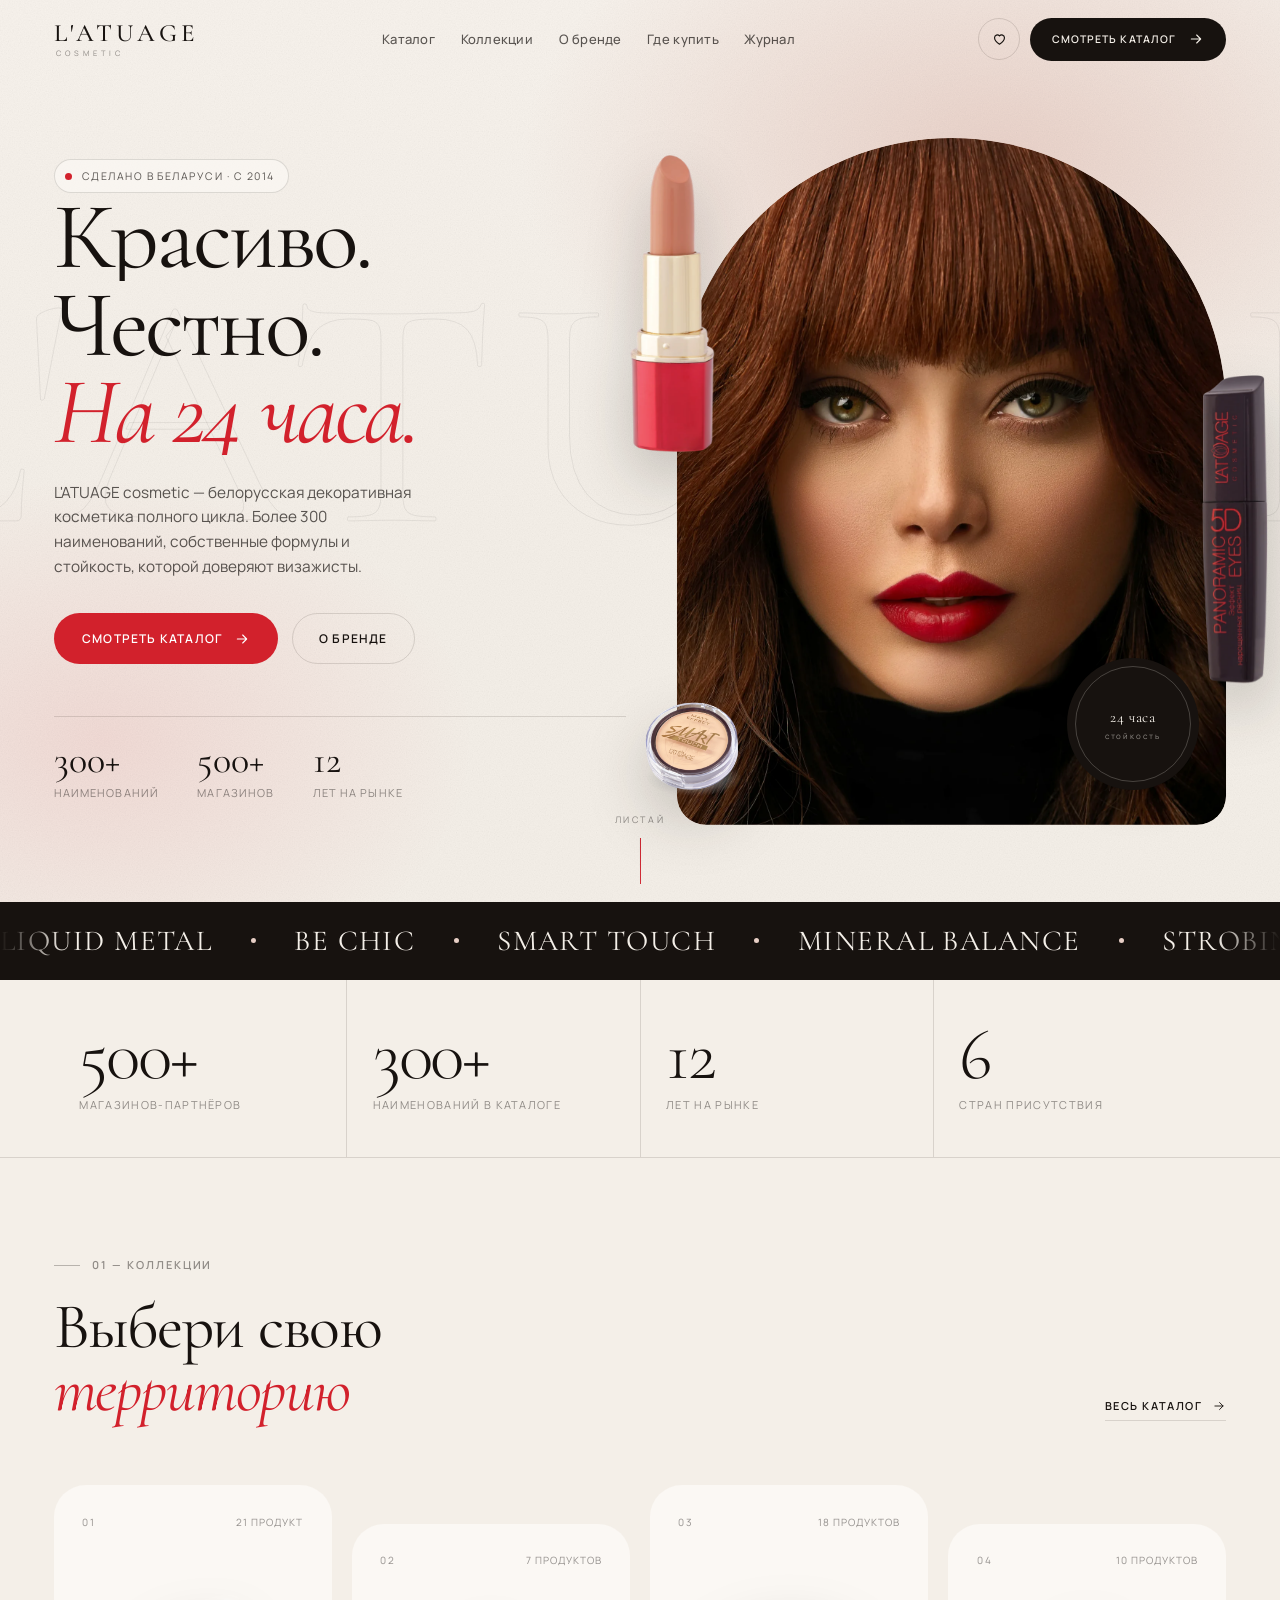
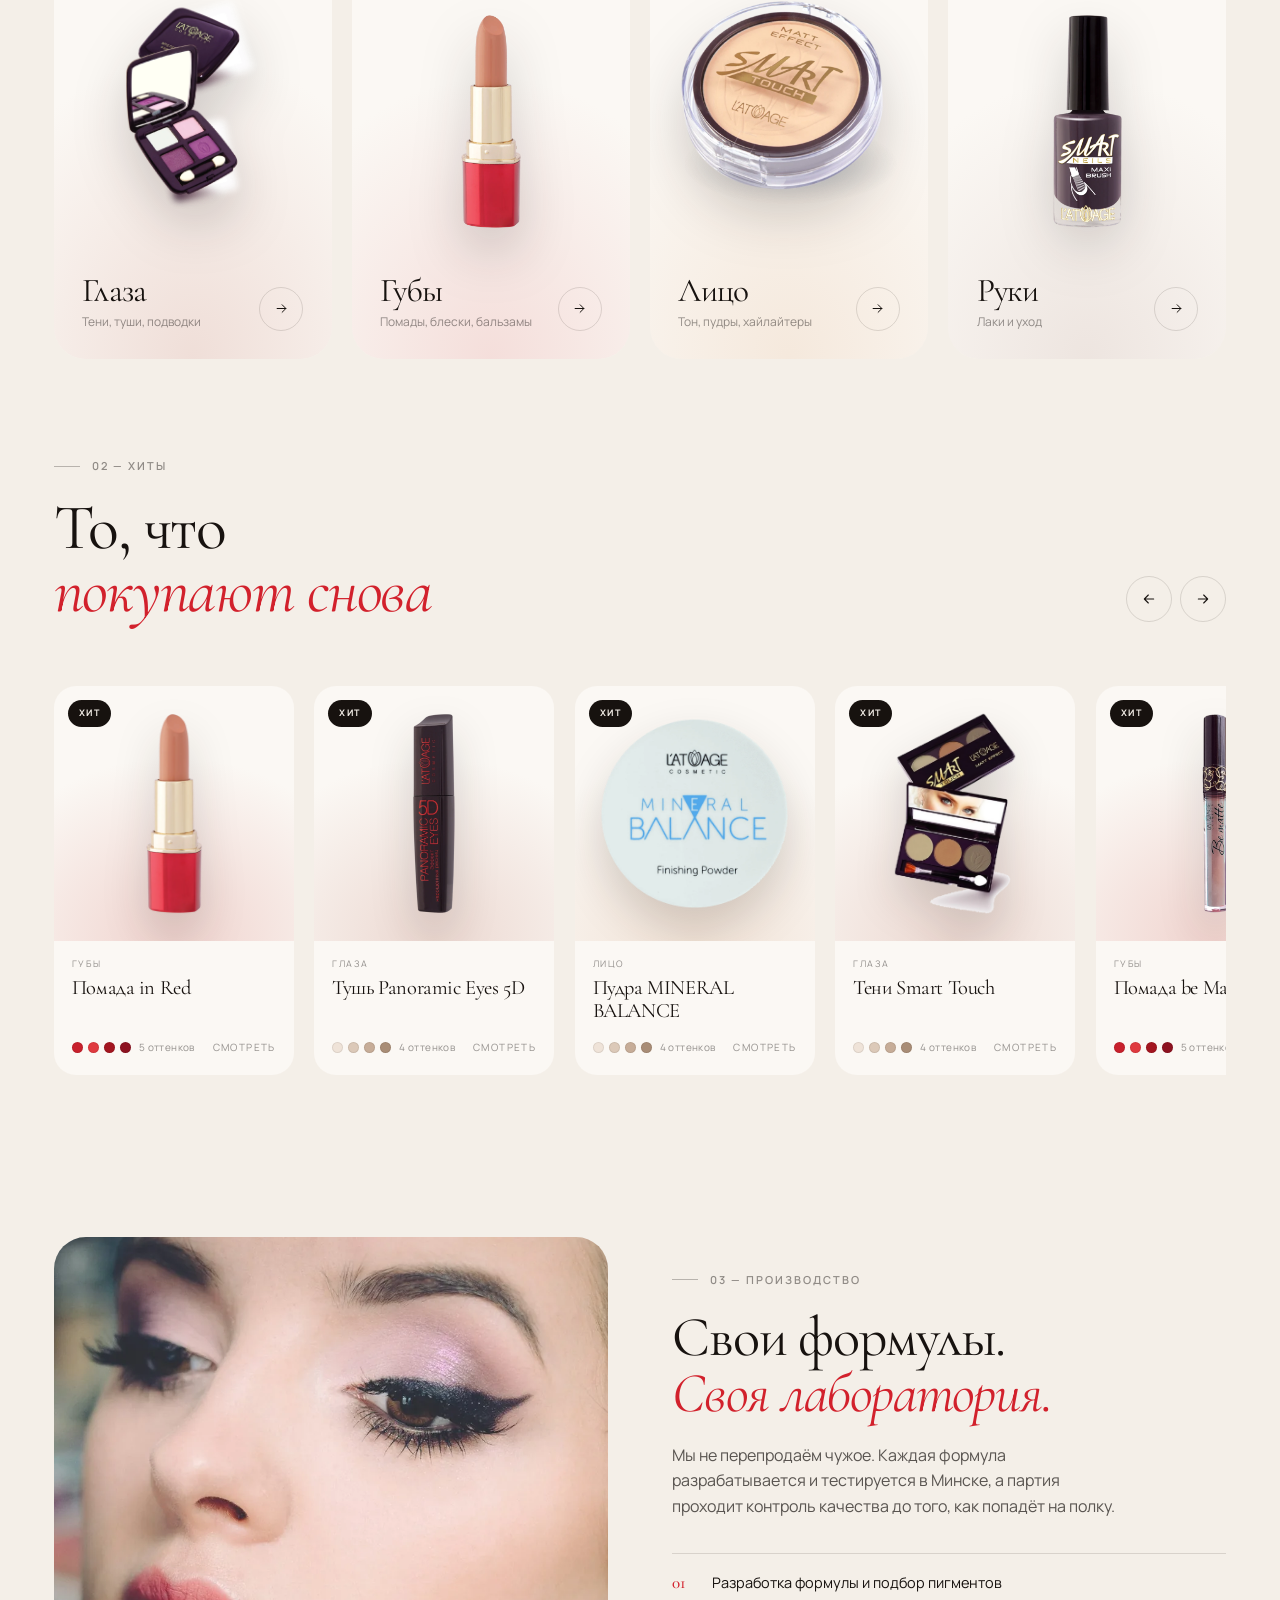
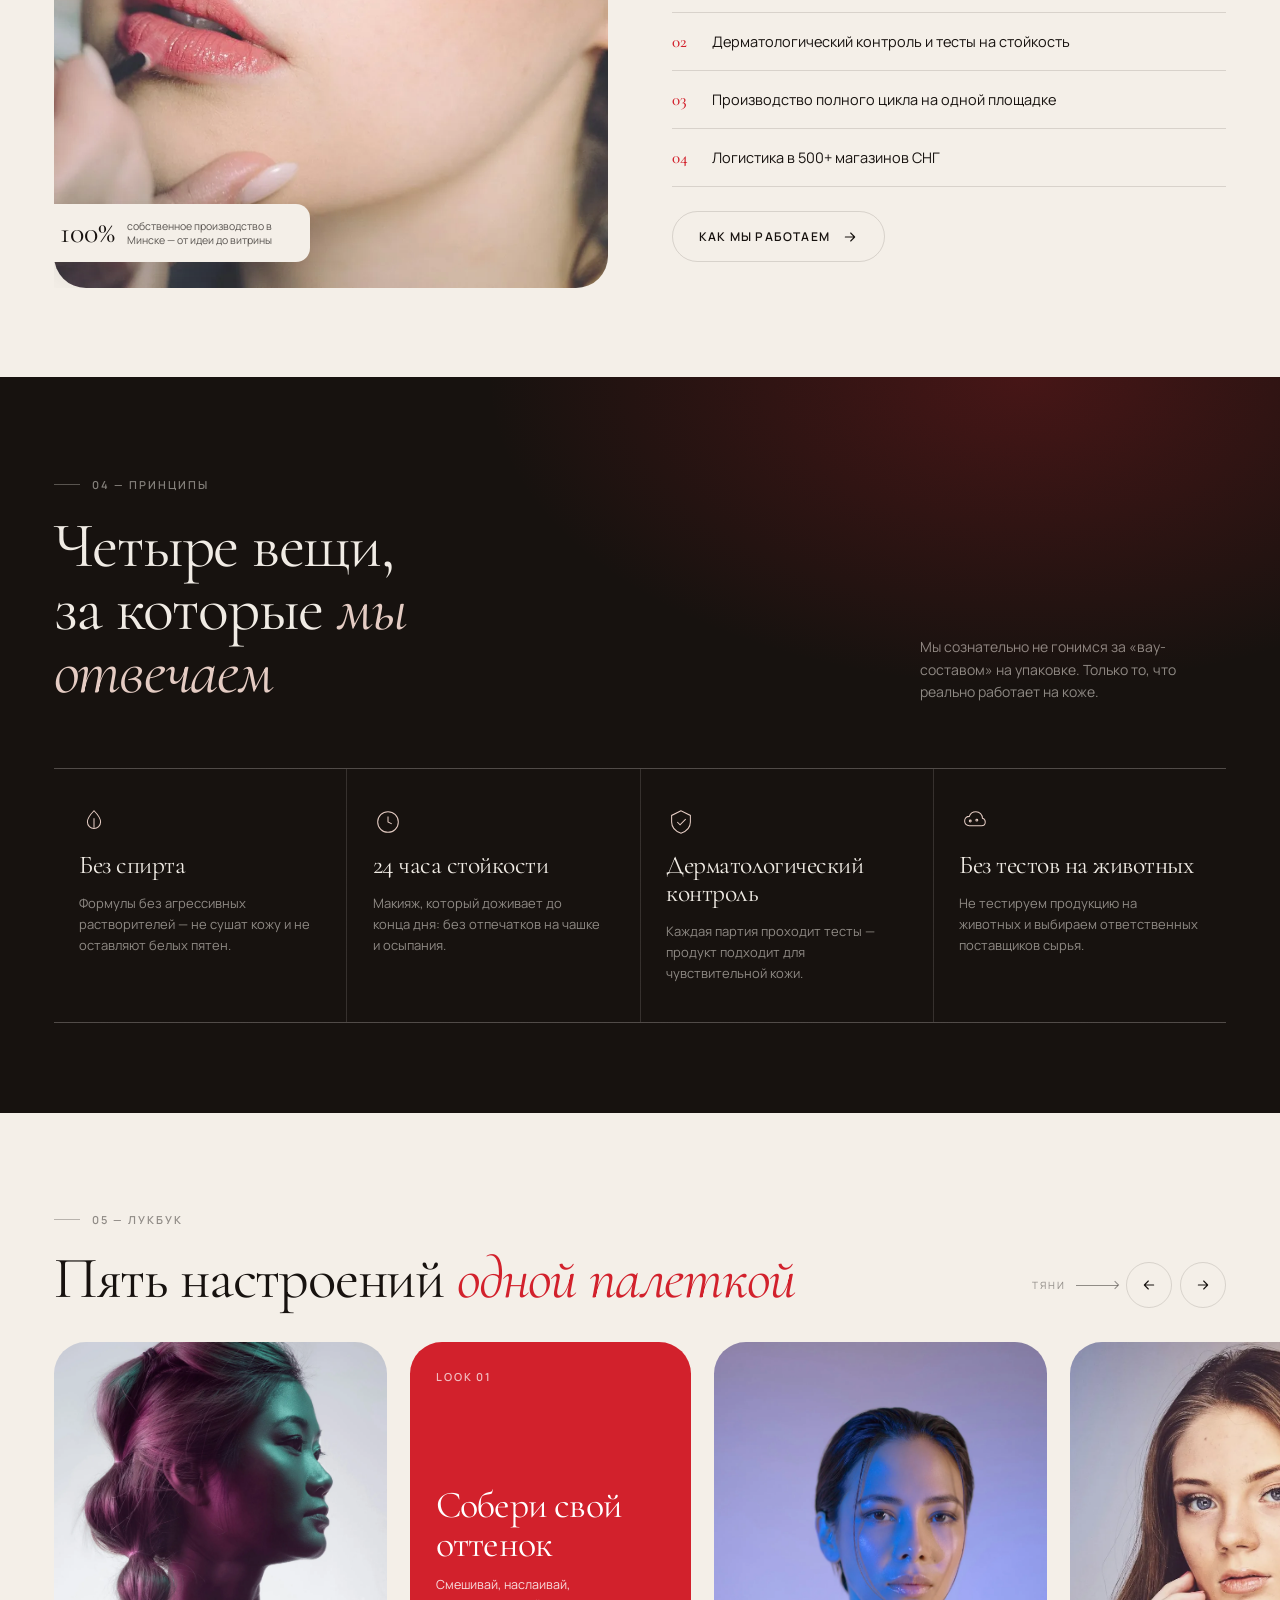
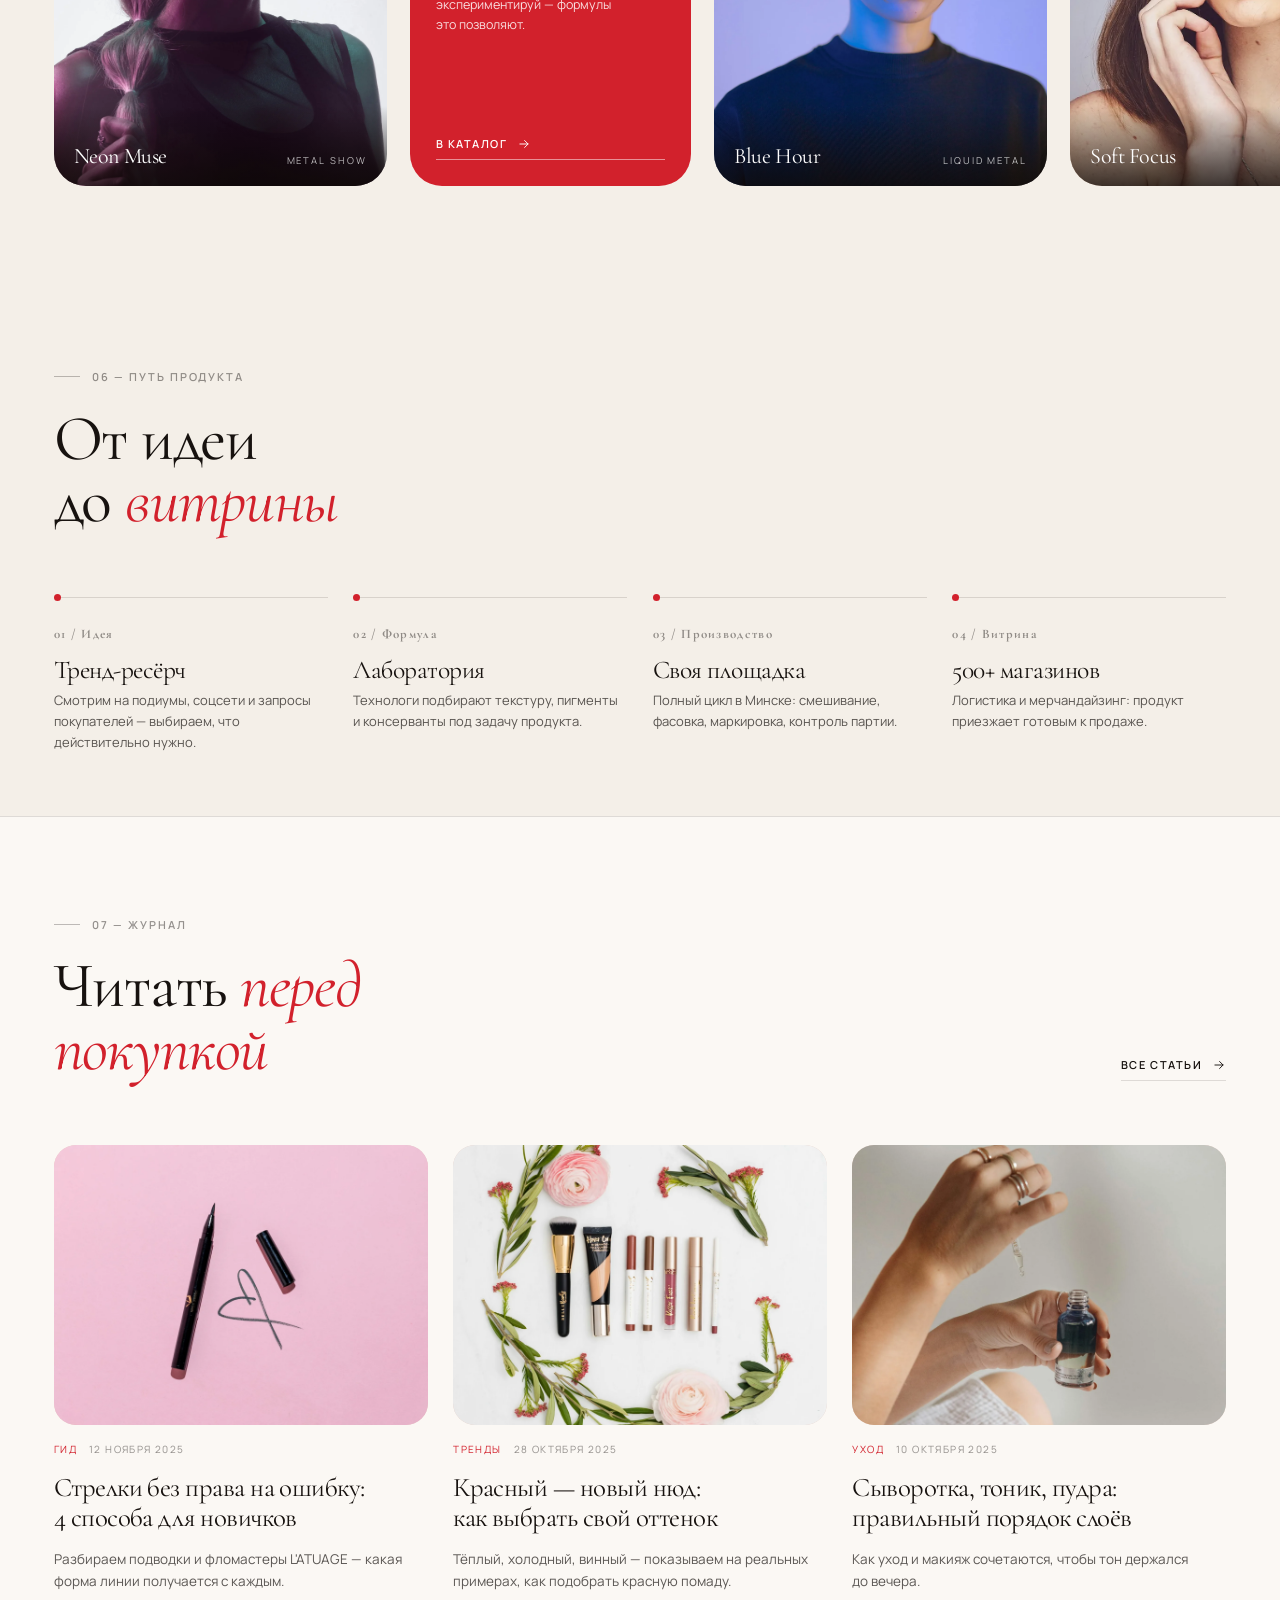
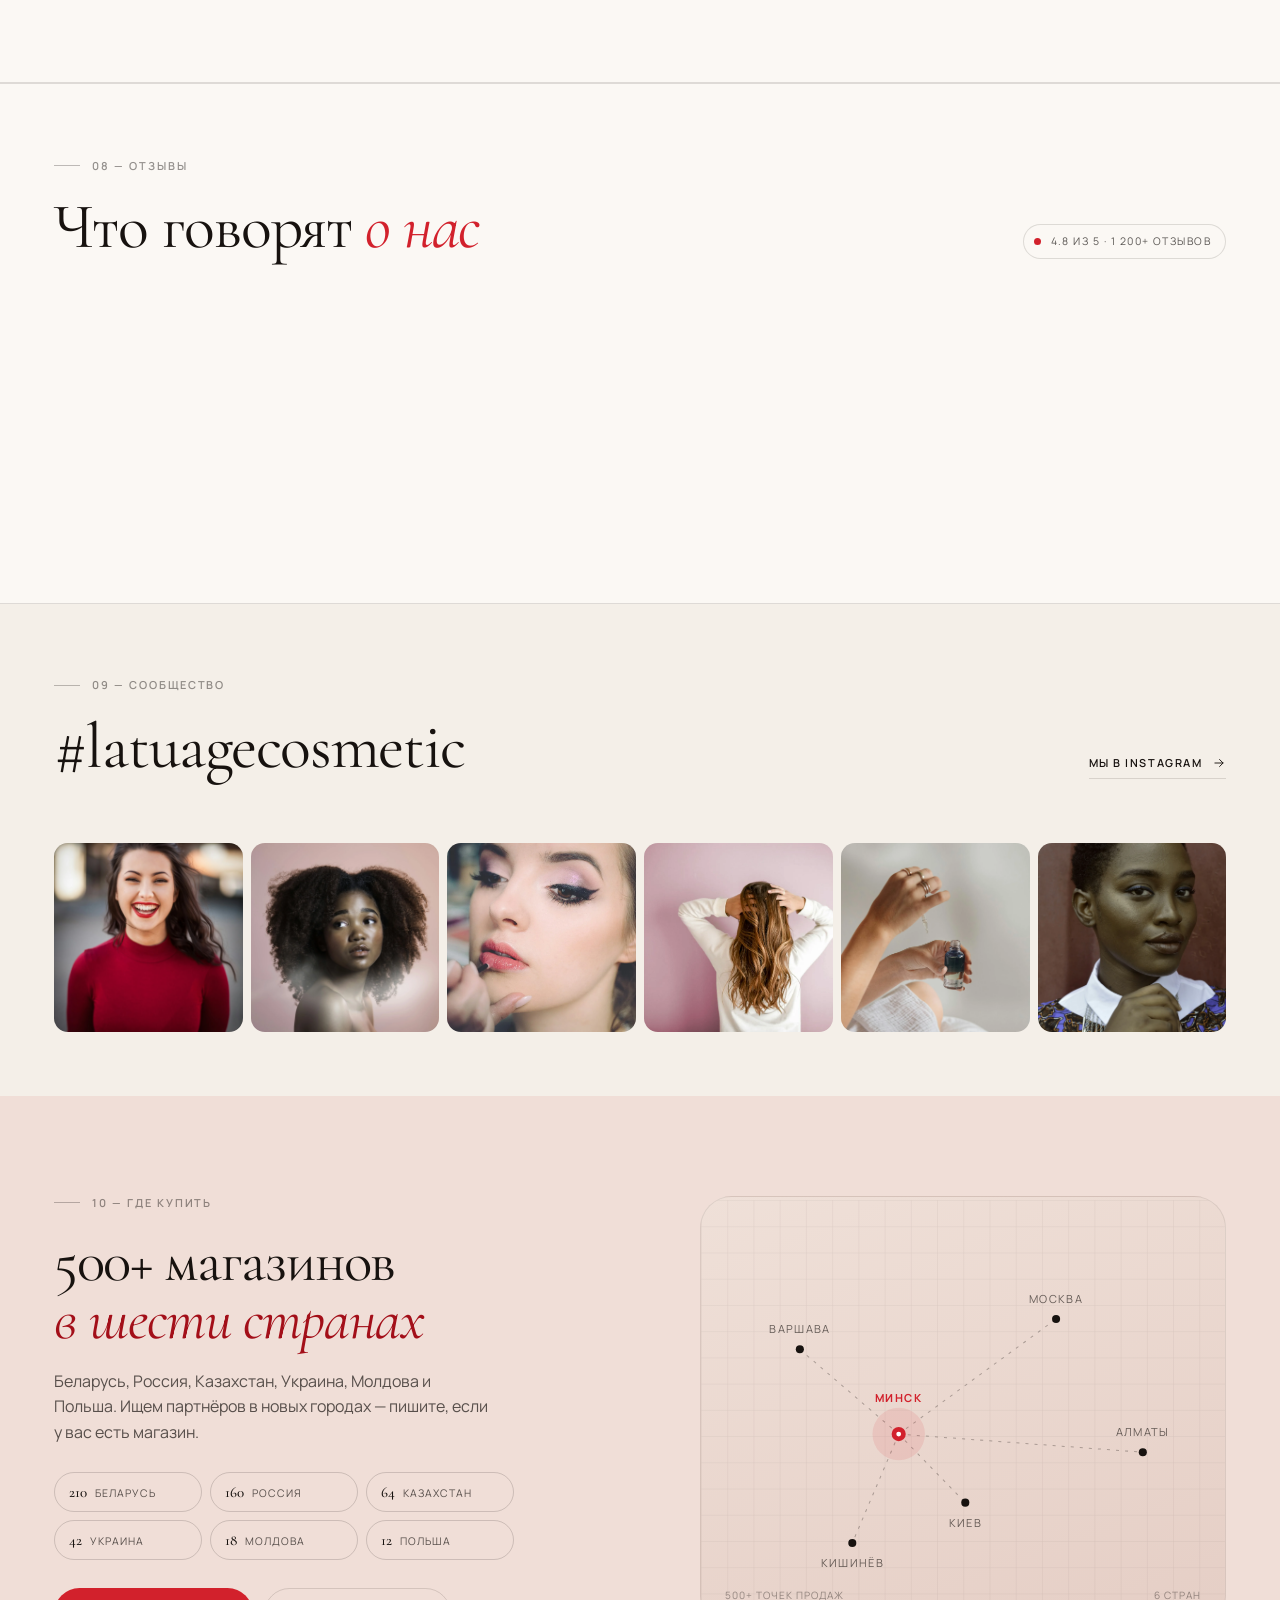
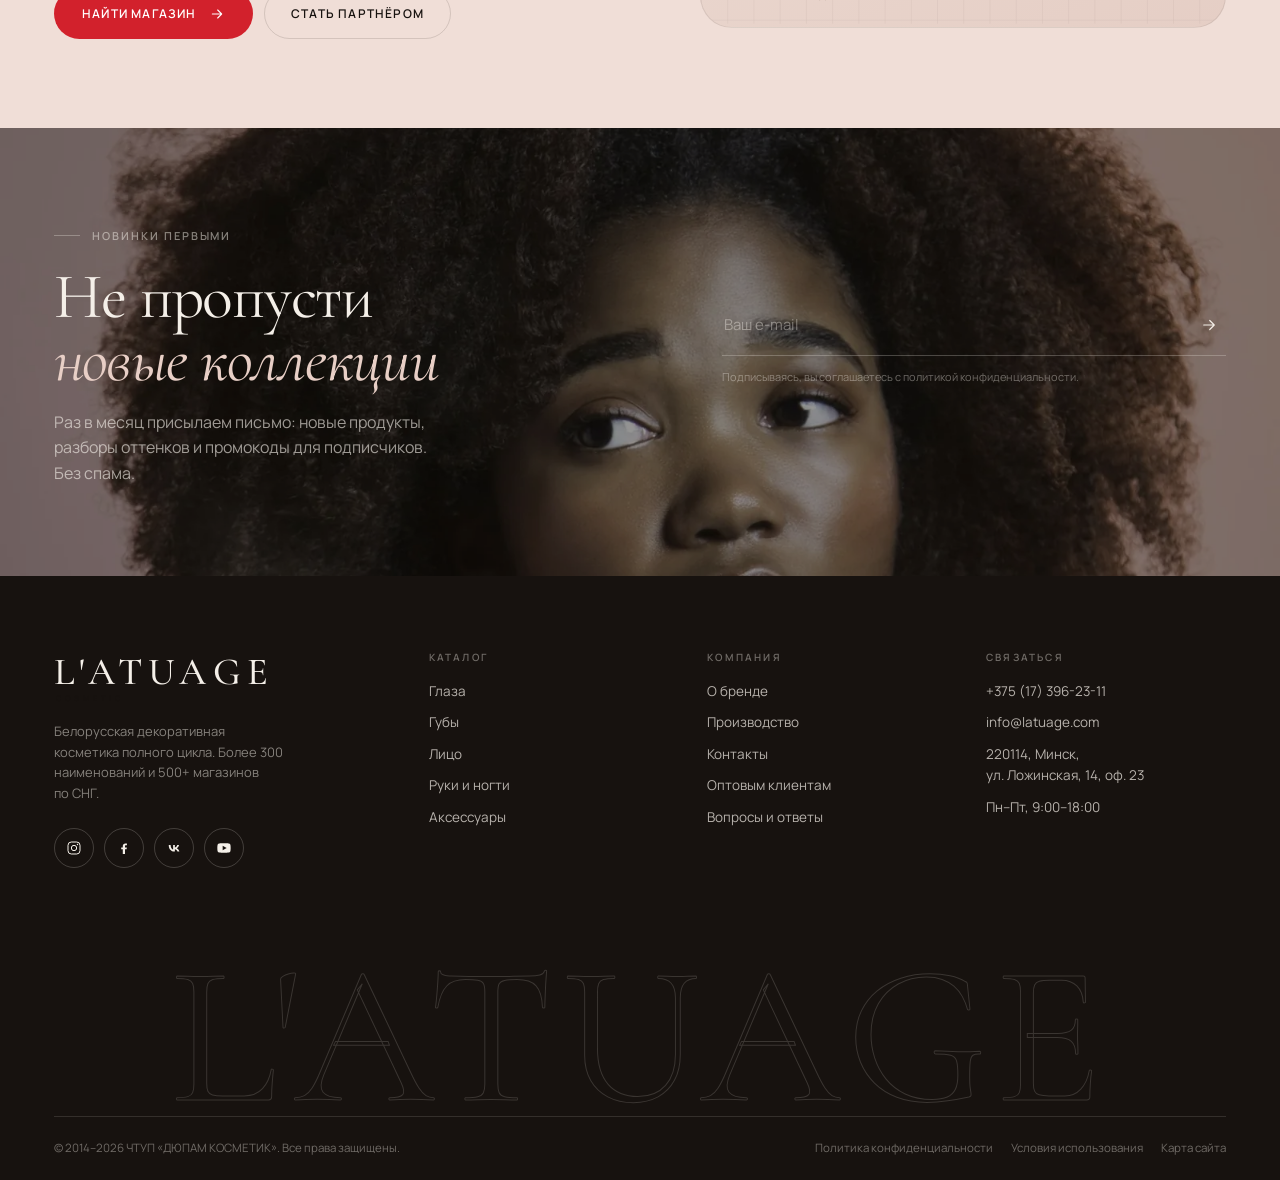
==== index.html @ 5bb5dc9d "Добавлен якорь #where к блоку географии" ====
<!DOCTYPE html>
<html lang="ru">
<head>
<meta charset="utf-8">
<meta name="viewport" content="width=device-width, initial-scale=1">
<title>L'ATUAGE COSMETIC — белорусская декоративная косметика</title>
<meta name="description" content="Официальный сайт L'ATUAGE cosmetic: 300+ наименований декоративной косметики, 500+ магазинов по СНГ, производство полного цикла в Минске. Без спирта, стойкость до 24 часов.">
<meta name="theme-color" content="#f4efe8">
<meta property="og:type" content="website">
<meta property="og:title" content="L'ATUAGE COSMETIC — белорусская декоративная косметика">
<meta property="og:description" content="Официальный сайт L'ATUAGE cosmetic: 300+ наименований декоративной косметики, 500+ магазинов по СНГ, производство полного цикла в Минске. Без спирта, стойкость до 24 часов.">
<meta property="og:image" content="assets/img/photos/hero-portrait.webp">
<link rel="icon" href="data:image/svg+xml,%3Csvg xmlns='http://www.w3.org/2000/svg' viewBox='0 0 64 64'%3E%3Crect width='64' height='64' rx='14' fill='%2317120f'/%3E%3Ctext x='32' y='44' font-family='Georgia,serif' font-size='34' fill='%23f4efe8' text-anchor='middle'%3EL%3C/text%3E%3C/svg%3E">
<link rel="preconnect" href="https://fonts.googleapis.com">
<link rel="preconnect" href="https://fonts.gstatic.com" crossorigin>
<link href="https://fonts.googleapis.com/css2?family=Cormorant+Garamond:ital,wght@0,300;0,400;0,500;0,600;1,300;1,400;1,500&family=Manrope:wght@300;400;500;600;700;800&display=swap" rel="stylesheet">
<link rel="stylesheet" href="assets/css/style.css">
</head>
<body>
<div class="loader" aria-hidden="true">
  <div class="loader__inner">
    <div class="loader__word"><span>L'ATUAGE</span></div>
    <div class="loader__bar"><i></i></div>
  </div>
</div>
<div class="progress"></div>

<header class="header">
  <div class="header__inner">
    <a class="logo" href="index.html" aria-label="L'ATUAGE cosmetic — на главную">
      <span class="logo__word">L'Atuage</span>
      <span class="logo__sub">Cosmetic</span>
    </a>
    <nav class="nav" aria-label="Основная навигация">
      <a href="catalog.html">Каталог</a>
      <a href="index.html#collections">Коллекции</a>
      <a href="about.html">О бренде</a>
      <a href="contacts.html">Где купить</a>
      <a href="index.html#journal">Журнал</a>
    </nav>
    <div class="header__actions">
      <a class="icon-btn" href="catalog.html" aria-label="Избранное" style="position:relative">
        <svg viewBox="0 0 24 24" fill="none" stroke="currentColor" stroke-width="1.6"><path d="M12 20s-7-4.35-7-9a4 4 0 0 1 7-2.65A4 4 0 0 1 19 11c0 4.65-7 9-7 9Z"/></svg>
        <span data-fav-count style="position:absolute;top:-4px;right:-4px;min-width:16px;height:16px;border-radius:9px;background:var(--red);color:#fff;font-size:9px;font-weight:700;display:none;place-items:center;line-height:1"></span>
      </a>
      <a class="btn" href="catalog.html"><span>Смотреть каталог</span><svg viewBox="0 0 24 24" fill="none" stroke="currentColor" stroke-width="1.6" stroke-linecap="round" stroke-linejoin="round"><path d="M5 12h14M13 6l6 6-6 6"/></svg></a>
      <button class="icon-btn burger" aria-label="Открыть меню" aria-expanded="false" aria-controls="menu"><svg viewBox="0 0 24 24" fill="none" stroke="currentColor" stroke-width="1.6"><path d="M4 7h16M4 12h16M4 17h10"/></svg></button>
    </div>
  </div>
</header>

<div class="menu" id="menu">
  <button class="icon-btn menu-close" aria-label="Закрыть меню"><svg viewBox="0 0 24 24" fill="none" stroke="currentColor" stroke-width="1.6"><path d="m6 6 12 12M18 6 6 18"/></svg></button>
  <nav class="menu__list" aria-label="Мобильное меню">
    <a href="catalog.html"><small>01</small>Каталог</a>
    <a href="index.html#collections"><small>02</small>Коллекции</a>
    <a href="about.html"><small>03</small>О бренде</a>
    <a href="contacts.html"><small>04</small>Где купить</a>
    <a href="index.html#journal"><small>05</small>Журнал</a>
  </nav>
  <div class="menu__foot">
    <a href="tel:+375173962311">+375 (17) 396-23-11</a>
    <a href="mailto:info@latuage.com">info@latuage.com</a>
    <span>Минск, ул. Ложинская, 14, оф. 23</span>
  </div>
</div>

<main id="top">

<section class="hero grain">
  <div class="hero__bg"></div>
  <div class="hero__ghost" aria-hidden="true">L'ATUAGE</div>
  <div class="container">
    <div class="hero__inner">
      <div class="hero__copy">
        <span class="badge-round"><i></i>Сделано в Беларуси · с 2014</span>
        <h1>
          <span class="line"><span>Красиво.</span></span>
          <span class="line"><span>Честно.</span></span>
          <span class="line"><span><em>На 24 часа.</em></span></span>
        </h1>
        <p class="hero__text">L'ATUAGE cosmetic — белорусская декоративная косметика полного цикла.
        Более 300 наименований, собственные формулы и стойкость, которой доверяют визажисты.</p>
        <div class="hero__cta">
          <a class="btn btn--red" href="catalog.html"><span>Смотреть каталог</span><svg viewBox="0 0 24 24" fill="none" stroke="currentColor" stroke-width="1.6" stroke-linecap="round" stroke-linejoin="round"><path d="M5 12h14M13 6l6 6-6 6"/></svg></a>
          <a class="btn btn--ghost" href="about.html"><span>О бренде</span></a>
        </div>
        <div class="hero__meta">
          <div><strong data-count="300" data-suffix="+">300+</strong><span>наименований</span></div>
          <div><strong data-count="500" data-suffix="+">500+</strong><span>магазинов</span></div>
          <div><strong data-count="12">12</strong><span>лет на рынке</span></div>
        </div>
      </div>

      <div class="hero__visual">
        <div class="hero__frame" data-depth="10">
          <img src="assets/img/photos/hero-portrait.webp" alt="Макияж L'ATUAGE: красная помада и выразительный взгляд" width="800" height="1000" fetchpriority="high">
        </div>
        <div class="hero__float hero__float--a" data-depth="34"><img src="assets/img/products/pomada-inred.webp" alt="Помада in Red"></div>
        <div class="hero__float hero__float--b" data-depth="46"><img src="assets/img/products/tush-5d.webp" alt="Тушь Panoramic Eyes 5D"></div>
        <div class="hero__float hero__float--c" data-depth="26"><img src="assets/img/products/pudra-smart.webp" alt="Пудра Smart Touch"></div>
        <div class="hero__badge" data-depth="-16"><span>24 часа<small>стойкость</small></span></div>
      </div>
    </div>
  </div>
  <div class="hero__scroll" aria-hidden="true"><span>листай</span><i></i></div>
</section>

<div class="ticker">
  <div class="marquee" style="--dur:42s">
    <div class="marquee__track">
      <span>Liquid Metal</span><span>BE chic</span><span>Smart Touch</span><span>Mineral Balance</span><span>Strobing</span><span>Full HD</span>
    </div>
  </div>
</div>

<section class="stats">
  <div class="container">
    <div class="stats__grid">
      <div class="stats__item"><b data-count="500" data-suffix="+">500+</b><span>магазинов-партнёров</span></div>
      <div class="stats__item"><b data-count="300" data-suffix="+">300+</b><span>наименований в каталоге</span></div>
      <div class="stats__item"><b data-count="12">12</b><span>лет на рынке</span></div>
      <div class="stats__item"><b data-count="6">6</b><span>стран присутствия</span></div>
    </div>
  </div>
</section>

<section class="section" id="collections">
  <div class="container">
    <div class="section-head">
      <div>
        <span class="eyebrow label">01 — Коллекции</span>
        <h2>Выбери свою <em>территорию</em></h2>
      </div>
      <a class="link-arrow" href="catalog.html">Весь каталог <svg viewBox="0 0 24 24" fill="none" stroke="currentColor" stroke-width="1.6" stroke-linecap="round" stroke-linejoin="round"><path d="M5 12h14M13 6l6 6-6 6"/></svg></a>
    </div>

    <div class="cats__grid">
      <a class="cat reveal" href="catalog.html?cat=eyes" style="--tint:#e6c9c1">
        <div class="cat__top"><span class="cat__idx">01</span><span class="cat__count">21 продукт</span></div>
        <div class="cat__img"><img src="assets/img/products/teni-mysterious.webp" alt="Тени для век"></div>
        <div class="cat__foot">
          <div><h3>Глаза</h3><p>Тени, туши, подводки</p></div>
          <span class="cat__arrow"><svg viewBox="0 0 24 24" fill="none" stroke="currentColor" stroke-width="1.6" stroke-linecap="round" stroke-linejoin="round"><path d="M5 12h14M13 6l6 6-6 6"/></svg></span>
        </div>
      </a>
      <a class="cat reveal" href="catalog.html?cat=lips" style="--tint:#efc9c6;--d:1">
        <div class="cat__top"><span class="cat__idx">02</span><span class="cat__count">7 продуктов</span></div>
        <div class="cat__img"><img src="assets/img/products/pomada-inred.webp" alt="Помада"></div>
        <div class="cat__foot">
          <div><h3>Губы</h3><p>Помады, блески, бальзамы</p></div>
          <span class="cat__arrow"><svg viewBox="0 0 24 24" fill="none" stroke="currentColor" stroke-width="1.6" stroke-linecap="round" stroke-linejoin="round"><path d="M5 12h14M13 6l6 6-6 6"/></svg></span>
        </div>
      </a>
      <a class="cat reveal" href="catalog.html?cat=face" style="--tint:#f0dcc9;--d:2">
        <div class="cat__top"><span class="cat__idx">03</span><span class="cat__count">18 продуктов</span></div>
        <div class="cat__img"><img src="assets/img/products/pudra-smart.webp" alt="Пудра"></div>
        <div class="cat__foot">
          <div><h3>Лицо</h3><p>Тон, пудры, хайлайтеры</p></div>
          <span class="cat__arrow"><svg viewBox="0 0 24 24" fill="none" stroke="currentColor" stroke-width="1.6" stroke-linecap="round" stroke-linejoin="round"><path d="M5 12h14M13 6l6 6-6 6"/></svg></span>
        </div>
      </a>
      <a class="cat reveal" href="catalog.html?cat=hands" style="--tint:#e2d5cf;--d:3">
        <div class="cat__top"><span class="cat__idx">04</span><span class="cat__count">10 продуктов</span></div>
        <div class="cat__img"><img src="assets/img/products/lak-cream.webp" alt="Лак для ногтей"></div>
        <div class="cat__foot">
          <div><h3>Руки</h3><p>Лаки и уход</p></div>
          <span class="cat__arrow"><svg viewBox="0 0 24 24" fill="none" stroke="currentColor" stroke-width="1.6" stroke-linecap="round" stroke-linejoin="round"><path d="M5 12h14M13 6l6 6-6 6"/></svg></span>
        </div>
      </a>
    </div>
  </div>
</section>

<section class="section section--tight" style="padding-top:0">
  <div class="container">
    <div class="section-head">
      <div>
        <span class="eyebrow label">02 — Хиты</span>
        <h2>То, что <em>покупают снова</em></h2>
      </div>
      <div class="rail-nav" data-rail>
        <button class="rail-btn" data-rail-prev aria-label="Назад"><svg viewBox="0 0 24 24" fill="none" stroke="currentColor" stroke-width="1.6" stroke-linecap="round" stroke-linejoin="round"><path d="M19 12H5M11 18l-6-6 6-6"/></svg></button>
        <button class="rail-btn" data-rail-next aria-label="Вперёд"><svg viewBox="0 0 24 24" fill="none" stroke="currentColor" stroke-width="1.6" stroke-linecap="round" stroke-linejoin="round"><path d="M5 12h14M13 6l6 6-6 6"/></svg></button>
      </div>
    </div>
  </div>
  <div class="container" data-rail>
    <div class="rail" id="rail-best"></div>
  </div>
</section>

<section class="section">
  <div class="container">
    <div class="split">
      <div class="split__media reveal-img">
        <img src="assets/img/photos/makeup-apply.webp" alt="Визажист наносит макияж L'ATUAGE" loading="lazy">
        <div class="split__tag">
          <b>100%</b>
          <span>собственное производство в Минске — от идеи до витрины</span>
        </div>
      </div>
      <div>
        <span class="eyebrow label">03 — Производство</span>
        <h2>Свои формулы.<br><em>Своя лаборатория.</em></h2>
        <p>Мы не перепродаём чужое. Каждая формула разрабатывается и тестируется в Минске,
        а партия проходит контроль качества до того, как попадёт на полку.</p>
        <ul class="split__list">
          <li><b>01</b><span>Разработка формулы и подбор пигментов</span></li>
          <li><b>02</b><span>Дерматологический контроль и тесты на стойкость</span></li>
          <li><b>03</b><span>Производство полного цикла на одной площадке</span></li>
          <li><b>04</b><span>Логистика в 500+ магазинов СНГ</span></li>
        </ul>
        <a class="btn btn--ghost u-mt-24" href="about.html"><span>Как мы работаем</span><svg viewBox="0 0 24 24" fill="none" stroke="currentColor" stroke-width="1.6" stroke-linecap="round" stroke-linejoin="round"><path d="M5 12h14M13 6l6 6-6 6"/></svg></a>
      </div>
    </div>
  </div>
</section>

<section class="section features grain">
  <div class="container">
    <div class="section-head">
      <div>
        <span class="eyebrow label">04 — Принципы</span>
        <h2 style="color:#f4efe8">Четыре вещи,<br>за которые <em style="color:#e8cfc6">мы отвечаем</em></h2>
      </div>
      <p style="max-width:34ch;color:rgba(244,239,232,.55);font-size:14px">Мы сознательно не гонимся за «вау-составом» на упаковке. Только то, что реально работает на коже.</p>
    </div>
    <div class="features__grid">
      <div class="feature reveal">
        <svg viewBox="0 0 32 32"><path d="M16 4c4 4 7 8 7 12a7 7 0 0 1-14 0c0-4 3-8 7-12Z"/><path d="M16 12v10"/></svg>
        <h3>Без спирта</h3>
        <p>Формулы без агрессивных растворителей — не сушат кожу и не оставляют белых пятен.</p>
      </div>
      <div class="feature reveal" style="--d:1">
        <svg viewBox="0 0 32 32"><circle cx="16" cy="16" r="11"/><path d="M16 10v6l4 2"/></svg>
        <h3>24 часа стойкости</h3>
        <p>Макияж, который доживает до конца дня: без отпечатков на чашке и осыпания.</p>
      </div>
      <div class="feature reveal" style="--d:2">
        <svg viewBox="0 0 32 32"><path d="M16 4 6 9v7c0 6 4.4 10 10 12 5.6-2 10-6 10-12V9L16 4Z"/><path d="m12 16 3 3 6-6"/></svg>
        <h3>Дерматологический контроль</h3>
        <p>Каждая партия проходит тесты — продукт подходит для чувствительной кожи.</p>
      </div>
      <div class="feature reveal" style="--d:3">
        <svg viewBox="0 0 32 32"><path d="M11 20c-3 0-5-2-5-5s2-5 5-5c1-3 4-5 7-5 4 0 7 3 7 7 2 .5 3 2 3 4 0 2.5-2 4-4 4H11Z"/><circle cx="12" cy="15" r="1"/><circle cx="19" cy="14" r="1"/></svg>
        <h3>Без тестов на животных</h3>
        <p>Не тестируем продукцию на животных и выбираем ответственных поставщиков сырья.</p>
      </div>
    </div>
  </div>
</section>

<section class="section lookbook">
  <div class="container">
    <div class="lookbook__head">
      <div>
        <span class="eyebrow label">05 — Лукбук</span>
        <h2 style="font-size:clamp(32px,4.6vw,62px)">Пять настроений <em style="font-style:italic;color:var(--red)">одной палеткой</em></h2>
      </div>
      <div class="rail-nav" data-rail>
        <span class="drag-hint">Тяни<i></i></span>
        <button class="rail-btn" data-rail-prev aria-label="Назад"><svg viewBox="0 0 24 24" fill="none" stroke="currentColor" stroke-width="1.6" stroke-linecap="round" stroke-linejoin="round"><path d="M19 12H5M11 18l-6-6 6-6"/></svg></button>
        <button class="rail-btn" data-rail-next aria-label="Вперёд"><svg viewBox="0 0 24 24" fill="none" stroke="currentColor" stroke-width="1.6" stroke-linecap="round" stroke-linejoin="round"><path d="M5 12h14M13 6l6 6-6 6"/></svg></button>
      </div>
    </div>
  </div>
  <div data-rail>
    <div class="lookbook__track">
      <figure class="look">
        <img src="assets/img/photos/spa.webp" alt="Неоновый лук" loading="lazy">
        <figcaption class="look__cap"><h3>Neon Muse</h3><span>Metal Show</span></figcaption>
      </figure>
      <div class="look look--text">
        <span class="label" style="opacity:.7">Look 01</span>
        <div><h3>Собери свой оттенок</h3><p>Смешивай, наслаивай, экспериментируй — формулы это позволяют.</p></div>
        <a class="link-arrow" href="catalog.html" style="border-color:rgba(255,255,255,.5);color:#fff">В каталог <svg viewBox="0 0 24 24" fill="none" stroke="currentColor" stroke-width="1.6" stroke-linecap="round" stroke-linejoin="round"><path d="M5 12h14M13 6l6 6-6 6"/></svg></a>
      </div>
      <figure class="look">
        <img src="assets/img/photos/look-bluenight.webp" alt="Синий свет" loading="lazy">
        <figcaption class="look__cap"><h3>Blue Hour</h3><span>Liquid Metal</span></figcaption>
      </figure>
      <figure class="look">
        <img src="assets/img/photos/look-lavender.webp" alt="Спокойный образ" loading="lazy">
        <figcaption class="look__cap"><h3>Soft Focus</h3><span>Perfect Skin</span></figcaption>
      </figure>
      <figure class="look">
        <img src="assets/img/photos/look-sheer.webp" alt="Вечерний образ" loading="lazy">
        <figcaption class="look__cap"><h3>After Dark</h3><span>Mysterious Eyes</span></figcaption>
      </figure>
      <figure class="look">
        <img src="assets/img/photos/nails.webp" alt="Маникюр" loading="lazy">
        <figcaption class="look__cap"><h3>Nail Story</h3><span>Smart Nails</span></figcaption>
      </figure>
    </div>
  </div>
</section>

<section class="section section--tight">
  <div class="container">
    <div class="section-head">
      <div>
        <span class="eyebrow label">06 — Путь продукта</span>
        <h2>От идеи до <em>витрины</em></h2>
      </div>
    </div>
    <div class="steps">
      <div class="step reveal"><b>01 / Идея</b><h3>Тренд-ресёрч</h3><p>Смотрим на подиумы, соцсети и запросы покупателей — выбираем, что действительно нужно.</p></div>
      <div class="step reveal" style="--d:1"><b>02 / Формула</b><h3>Лаборатория</h3><p>Технологи подбирают текстуру, пигменты и консерванты под задачу продукта.</p></div>
      <div class="step reveal" style="--d:2"><b>03 / Производство</b><h3>Своя площадка</h3><p>Полный цикл в Минске: смешивание, фасовка, маркировка, контроль партии.</p></div>
      <div class="step reveal" style="--d:3"><b>04 / Витрина</b><h3>500+ магазинов</h3><p>Логистика и мерчандайзинг: продукт приезжает готовым к продаже.</p></div>
    </div>
  </div>
</section>

<section class="section quotes" id="journal">
  <div class="container">
    <div class="section-head">
      <div>
        <span class="eyebrow label">07 — Журнал</span>
        <h2>Читать <em>перед покупкой</em></h2>
      </div>
      <a class="link-arrow" href="#">Все статьи <svg viewBox="0 0 24 24" fill="none" stroke="currentColor" stroke-width="1.6" stroke-linecap="round" stroke-linejoin="round"><path d="M5 12h14M13 6l6 6-6 6"/></svg></a>
    </div>
    <div class="journal__grid">
      <a class="post reveal" href="#">
        <div class="post__media reveal-img"><img src="assets/img/photos/eyeliner.webp" alt="Стрелки" loading="lazy"></div>
        <div class="post__meta"><em>Гид</em><span>12 ноября 2025</span></div>
        <h3>Стрелки без права на ошибку: 4 способа для новичков</h3>
        <p>Разбираем подводки и фломастеры L'ATUAGE — какая форма линии получается с каждым.</p>
      </a>
      <a class="post reveal" href="#" style="--d:1">
        <div class="post__media reveal-img"><img src="assets/img/photos/lips-flowers.webp" alt="Помады" loading="lazy"></div>
        <div class="post__meta"><em>Тренды</em><span>28 октября 2025</span></div>
        <h3>Красный — новый нюд: как выбрать свой оттенок</h3>
        <p>Тёплый, холодный, винный — показываем на реальных примерах, как подобрать красную помаду.</p>
      </a>
      <a class="post reveal" href="#" style="--d:2">
        <div class="post__media reveal-img"><img src="assets/img/photos/dropper-white.webp" alt="Сыворотка" loading="lazy"></div>
        <div class="post__meta"><em>Уход</em><span>10 октября 2025</span></div>
        <h3>Сыворотка, тоник, пудра: правильный порядок слоёв</h3>
        <p>Как уход и макияж сочетаются, чтобы тон держался до вечера.</p>
      </a>
    </div>
  </div>
</section>

<section class="section section--tight quotes">
  <div class="container">
    <div class="section-head">
      <div>
        <span class="eyebrow label">08 — Отзывы</span>
        <h2>Что говорят <em>о нас</em></h2>
      </div>
      <span class="badge-round"><i></i>4.8 из 5 · 1 200+ отзывов</span>
    </div>
    <div class="quotes__grid">
      <figure class="quote reveal">
        <div class="quote__stars"><svg viewBox="0 0 24 24"><path d="m12 2 2.9 6.3 6.9.8-5.1 4.7 1.4 6.8L12 17.3 5.9 20.6l1.4-6.8L2.2 9.1l6.9-.8L12 2Z"/></svg><svg viewBox="0 0 24 24"><path d="m12 2 2.9 6.3 6.9.8-5.1 4.7 1.4 6.8L12 17.3 5.9 20.6l1.4-6.8L2.2 9.1l6.9-.8L12 2Z"/></svg><svg viewBox="0 0 24 24"><path d="m12 2 2.9 6.3 6.9.8-5.1 4.7 1.4 6.8L12 17.3 5.9 20.6l1.4-6.8L2.2 9.1l6.9-.8L12 2Z"/></svg><svg viewBox="0 0 24 24"><path d="m12 2 2.9 6.3 6.9.8-5.1 4.7 1.4 6.8L12 17.3 5.9 20.6l1.4-6.8L2.2 9.1l6.9-.8L12 2Z"/></svg><svg viewBox="0 0 24 24"><path d="m12 2 2.9 6.3 6.9.8-5.1 4.7 1.4 6.8L12 17.3 5.9 20.6l1.4-6.8L2.2 9.1l6.9-.8L12 2Z"/></svg></div>
        <blockquote>«Кто спрашивал о помаде? Это #LATUAGECOSMETIC №108 — бюджетная и офигенная. Она уже в блоге».</blockquote>
        <figcaption><img src="assets/img/photos/look-lavender.webp" alt=""><div><b>@rysichka_makeup</b>Instagram</div></figcaption>
      </figure>
      <figure class="quote reveal" style="--d:1">
        <div class="quote__stars"><svg viewBox="0 0 24 24"><path d="m12 2 2.9 6.3 6.9.8-5.1 4.7 1.4 6.8L12 17.3 5.9 20.6l1.4-6.8L2.2 9.1l6.9-.8L12 2Z"/></svg><svg viewBox="0 0 24 24"><path d="m12 2 2.9 6.3 6.9.8-5.1 4.7 1.4 6.8L12 17.3 5.9 20.6l1.4-6.8L2.2 9.1l6.9-.8L12 2Z"/></svg><svg viewBox="0 0 24 24"><path d="m12 2 2.9 6.3 6.9.8-5.1 4.7 1.4 6.8L12 17.3 5.9 20.6l1.4-6.8L2.2 9.1l6.9-.8L12 2Z"/></svg><svg viewBox="0 0 24 24"><path d="m12 2 2.9 6.3 6.9.8-5.1 4.7 1.4 6.8L12 17.3 5.9 20.6l1.4-6.8L2.2 9.1l6.9-.8L12 2Z"/></svg><svg viewBox="0 0 24 24"><path d="m12 2 2.9 6.3 6.9.8-5.1 4.7 1.4 6.8L12 17.3 5.9 20.6l1.4-6.8L2.2 9.1l6.9-.8L12 2Z"/></svg></div>
        <blockquote>«Скоро обзор теней от L'ATUAGE. Все тени и тестеры в наличии — в Минске больше нигде нет этой косметики».</blockquote>
        <figcaption><img src="assets/img/photos/warm-portrait.webp" alt=""><div><b>@kolesnikova_elena</b>Instagram</div></figcaption>
      </figure>
      <figure class="quote reveal" style="--d:2">
        <div class="quote__stars"><svg viewBox="0 0 24 24"><path d="m12 2 2.9 6.3 6.9.8-5.1 4.7 1.4 6.8L12 17.3 5.9 20.6l1.4-6.8L2.2 9.1l6.9-.8L12 2Z"/></svg><svg viewBox="0 0 24 24"><path d="m12 2 2.9 6.3 6.9.8-5.1 4.7 1.4 6.8L12 17.3 5.9 20.6l1.4-6.8L2.2 9.1l6.9-.8L12 2Z"/></svg><svg viewBox="0 0 24 24"><path d="m12 2 2.9 6.3 6.9.8-5.1 4.7 1.4 6.8L12 17.3 5.9 20.6l1.4-6.8L2.2 9.1l6.9-.8L12 2Z"/></svg><svg viewBox="0 0 24 24"><path d="m12 2 2.9 6.3 6.9.8-5.1 4.7 1.4 6.8L12 17.3 5.9 20.6l1.4-6.8L2.2 9.1l6.9-.8L12 2Z"/></svg><svg viewBox="0 0 24 24"><path d="m12 2 2.9 6.3 6.9.8-5.1 4.7 1.4 6.8L12 17.3 5.9 20.6l1.4-6.8L2.2 9.1l6.9-.8L12 2Z"/></svg></div>
        <blockquote>«Плотность и пигмент как у люкса, а цена — как у масс-маркета. Мои клиентки возвращаются именно за этим».</blockquote>
        <figcaption><img src="assets/img/photos/look-bluenight.webp" alt=""><div><b>Инна Леута</b>Арт-директор «Академия Стиля»</div></figcaption>
      </figure>
    </div>
  </div>
</section>

<section class="section section--tight">
  <div class="container">
    <div class="section-head">
      <div>
        <span class="eyebrow label">09 — Сообщество</span>
        <h2>#latuagecosmetic</h2>
      </div>
      <a class="link-arrow" href="https://www.instagram.com/latuage_cosmetic/" target="_blank" rel="noopener">Мы в Instagram <svg viewBox="0 0 24 24" fill="none" stroke="currentColor" stroke-width="1.6" stroke-linecap="round" stroke-linejoin="round"><path d="M5 12h14M13 6l6 6-6 6"/></svg></a>
    </div>
    <div class="insta">
      <a href="https://www.instagram.com/latuage_cosmetic/" target="_blank" rel="noopener"><img src="assets/img/photos/smile-red.webp" alt="" loading="lazy"></a>
      <a href="https://www.instagram.com/latuage_cosmetic/" target="_blank" rel="noopener"><img src="assets/img/photos/afro-glow.webp" alt="" loading="lazy"></a>
      <a href="https://www.instagram.com/latuage_cosmetic/" target="_blank" rel="noopener"><img src="assets/img/photos/makeup-apply.webp" alt="" loading="lazy"></a>
      <a href="https://www.instagram.com/latuage_cosmetic/" target="_blank" rel="noopener"><img src="assets/img/photos/pink-back.webp" alt="" loading="lazy"></a>
      <a href="https://www.instagram.com/latuage_cosmetic/" target="_blank" rel="noopener"><img src="assets/img/photos/dropper-white.webp" alt="" loading="lazy"></a>
      <a href="https://www.instagram.com/latuage_cosmetic/" target="_blank" rel="noopener"><img src="assets/img/photos/dark-portrait.webp" alt="" loading="lazy"></a>
    </div>
  </div>
</section>

<section class="section stores" id="where">
  <div class="container">
    <div class="stores__inner">
      <div>
        <span class="eyebrow label">10 — Где купить</span>
        <h2>500+ магазинов<br><em>в шести странах</em></h2>
        <p class="u-dim" style="max-width:44ch">Беларусь, Россия, Казахстан, Украина, Молдова и Польша.
        Ищем партнёров в новых городах — пишите, если у вас есть магазин.</p>
        <div class="stores__legend">
          <span><b>210</b>Беларусь</span><span><b>160</b>Россия</span><span><b>64</b>Казахстан</span>
          <span><b>42</b>Украина</span><span><b>18</b>Молдова</span><span><b>12</b>Польша</span>
        </div>
        <div style="display:flex;gap:12px;flex-wrap:wrap;margin-top:28px">
          <a class="btn btn--red" href="contacts.html#where"><span>Найти магазин</span><svg viewBox="0 0 24 24" fill="none" stroke="currentColor" stroke-width="1.6" stroke-linecap="round" stroke-linejoin="round"><path d="M5 12h14M13 6l6 6-6 6"/></svg></a>
          <a class="btn btn--ghost" href="contacts.html#wholesale"><span>Стать партнёром</span></a>
        </div>
      </div>
      <div class="stores__map">
        <svg viewBox="0 0 520 420" role="img" aria-label="География продаж L'ATUAGE">
  <defs>
    <pattern id="mapgrid" width="26" height="26" patternUnits="userSpaceOnUse">
      <path d="M26 0H0v26" fill="none" stroke="rgba(23,18,15,.08)" stroke-width="1"/>
    </pattern>
  </defs>
  <rect width="520" height="420" fill="url(#mapgrid)"/>
  <g stroke="rgba(23,18,15,.3)" stroke-width="1" stroke-dasharray="3 6" fill="none">
    <path d="M196 232 98 148"/><path d="M196 232 352 118"/><path d="M196 232 262 300"/>
    <path d="M196 232 150 340"/><path d="M196 232 438 250"/>
  </g>
  <g class="map-node" font-family="Manrope, sans-serif" font-size="11" letter-spacing=".12em" fill="rgba(23,18,15,.62)">
    <circle cx="98" cy="148" r="4" fill="#17120f"/><text x="98" y="132" text-anchor="middle">ВАРШАВА</text>
    <circle cx="352" cy="118" r="4" fill="#17120f"/><text x="352" y="102" text-anchor="middle">МОСКВА</text>
    <circle cx="262" cy="300" r="4" fill="#17120f"/><text x="262" y="324" text-anchor="middle">КИЕВ</text>
    <circle cx="150" cy="340" r="4" fill="#17120f"/><text x="150" y="364" text-anchor="middle">КИШИНЁВ</text>
    <circle cx="438" cy="250" r="4" fill="#17120f"/><text x="438" y="234" text-anchor="middle">АЛМАТЫ</text>
  </g>
  <g>
    <circle cx="196" cy="232" r="26" fill="rgba(210,33,44,.10)" class="map-ping"/>
    <circle cx="196" cy="232" r="7" fill="#d2212c"/>
    <circle cx="196" cy="232" r="2.4" fill="#fff"/>
    <text x="196" y="200" text-anchor="middle" font-family="Manrope, sans-serif" font-size="11"
          font-weight="700" letter-spacing=".14em" fill="#d2212c">МИНСК</text>
  </g>
  <g font-family="Manrope, sans-serif" font-size="10" letter-spacing=".1em" fill="rgba(23,18,15,.4)">
    <text x="24" y="396">500+ ТОЧЕК ПРОДАЖ</text>
    <text x="496" y="396" text-anchor="end">6 СТРАН</text>
  </g>
</svg>
      </div>
    </div>
  </div>
</section>

<section class="section cta">
  <div class="cta__bg"><img src="assets/img/photos/afro-glow.webp" alt="" loading="lazy"></div>
  <div class="container">
    <div class="cta__inner">
      <div>
        <span class="eyebrow label" style="color:rgba(244,239,232,.5)">Новинки первыми</span>
        <h2>Не пропусти <em>новые коллекции</em></h2>
        <p>Раз в месяц присылаем письмо: новые продукты, разборы оттенков и промокоды для подписчиков. Без спама.</p>
      </div>
      <form class="cta__form" data-fake>
        <div class="field">
          <input type="email" required placeholder="Ваш e-mail" aria-label="E-mail">
          <button type="submit" aria-label="Подписаться"><svg viewBox="0 0 24 24" fill="none" stroke="currentColor" stroke-width="1.6" stroke-linecap="round" stroke-linejoin="round"><path d="M5 12h14M13 6l6 6-6 6"/></svg></button>
        </div>
        <span class="cta__note">Подписываясь, вы соглашаетесь с политикой конфиденциальности.</span>
        <span class="cta__ok" data-ok></span>
      </form>
    </div>
  </div>
</section>
</main>

<div class="modal" id="quick" role="dialog" aria-modal="true" aria-label="Быстрый просмотр">
  <div class="modal__backdrop"></div>
  <div class="modal__box"></div>
</div>

<footer class="footer">
  <div class="container">
    <div class="footer__top">
      <div class="footer__brand">
        <a class="logo" href="index.html">
          <span class="logo__word">L'Atuage</span>
          <span class="logo__sub">Cosmetic</span>
        </a>
        <p>Белорусская декоративная косметика полного цикла. Более 300 наименований и 500+ магазинов по СНГ.</p>
        <div class="footer__socials">
          <a href="https://www.instagram.com/latuage_cosmetic/" target="_blank" rel="noopener" aria-label="Instagram"><svg viewBox="0 0 24 24" fill="none" stroke="currentColor" stroke-width="1.5"><rect x="3" y="3" width="18" height="18" rx="5"/><circle cx="12" cy="12" r="4"/><circle cx="17.2" cy="6.8" r="1" fill="currentColor" stroke="none"/></svg></a>
          <a href="https://www.facebook.com/latuagecosmetic" target="_blank" rel="noopener" aria-label="Facebook"><svg viewBox="0 0 24 24" fill="currentColor"><path d="M13.5 21v-7h2.4l.4-2.9h-2.8V9.2c0-.8.2-1.4 1.4-1.4h1.5V5.2c-.3 0-1.2-.1-2.3-.1-2.3 0-3.9 1.4-3.9 4v2h-2.4V14h2.4v7h3.3Z"/></svg></a>
          <a href="https://vk.com/latuage" target="_blank" rel="noopener" aria-label="ВКонтакте"><svg viewBox="0 0 24 24" fill="currentColor"><path d="M12.8 17.3c-5.4 0-8.6-3.7-8.7-9.9h2.8c.1 4.6 2.2 6.5 3.8 6.9V7.4h2.6v3.9c1.5-.2 3.1-1.9 3.6-3.9h2.6c-.4 2.5-2.1 4.2-3.3 4.9 1.2.6 3.1 2 3.9 4.9h-2.9c-.6-1.9-2-3.3-3.9-3.5v3.6h-.5Z"/></svg></a>
          <a href="https://www.youtube.com/channel/UCGLxuns5dPyCUeEu_8ONjWw" target="_blank" rel="noopener" aria-label="YouTube"><svg viewBox="0 0 24 24" fill="currentColor"><path d="M21.6 7.2c-.2-1-1-1.7-2-1.9C17.8 5 12 5 12 5s-5.8 0-7.6.3c-1 .2-1.8.9-2 1.9C2 9 2 12 2 12s0 3 .4 4.8c.2 1 1 1.7 2 1.9C6.2 19 12 19 12 19s5.8 0 7.6-.3c1-.2 1.8-.9 2-1.9.4-1.8.4-4.8.4-4.8s0-3-.4-4.8ZM10 15.5v-7l6 3.5-6 3.5Z"/></svg></a>
        </div>
      </div>
      <div>
        <h4>Каталог</h4>
        <ul>
          <li><a href="catalog.html?cat=eyes">Глаза</a></li>
          <li><a href="catalog.html?cat=lips">Губы</a></li>
          <li><a href="catalog.html?cat=face">Лицо</a></li>
          <li><a href="catalog.html?cat=hands">Руки и ногти</a></li>
          <li><a href="catalog.html?cat=accessories">Аксессуары</a></li>
        </ul>
      </div>
      <div>
        <h4>Компания</h4>
        <ul>
          <li><a href="about.html">О бренде</a></li>
          <li><a href="about.html#production">Производство</a></li>
          <li><a href="contacts.html">Контакты</a></li>
          <li><a href="contacts.html#wholesale">Оптовым клиентам</a></li>
          <li><a href="contacts.html#faq">Вопросы и ответы</a></li>
        </ul>
      </div>
      <div>
        <h4>Связаться</h4>
        <ul>
          <li><a href="tel:+375173962311">+375 (17) 396-23-11</a></li>
          <li><a href="mailto:info@latuage.com">info@latuage.com</a></li>
          <li>220114, Минск,<br>ул. Ложинская, 14, оф. 23</li>
          <li>Пн–Пт, 9:00–18:00</li>
        </ul>
      </div>
    </div>
  </div>
  <div class="footer__giant" aria-hidden="true">L'ATUAGE</div>
  <div class="container">
    <div class="footer__bottom">
      <span>© 2014–2026 ЧТУП «ДЮПАМ КОСМЕТИК». Все права защищены.</span>
      <span style="display:flex;gap:18px;flex-wrap:wrap">
        <a href="#">Политика конфиденциальности</a>
        <a href="#">Условия использования</a>
        <a href="#">Карта сайта</a>
      </span>
    </div>
  </div>
</footer>
<button class="to-top" aria-label="Наверх"><svg viewBox="0 0 24 24" fill="none" stroke="currentColor" stroke-width="1.6"><path d="M12 19V5M6 11l6-6 6 6"/></svg></button>
<script src="assets/js/data.js"></script>
<script src="assets/js/app.js"></script>
</body>
</html>
---- assets/css/style.css ----
/* =========================================================
   L'ATUAGE COSMETIC — design system
   ========================================================= */

@layer reset, base, layout, components, utilities;

@layer reset {
  *, *::before, *::after { box-sizing: border-box; }
  * { margin: 0; }
  html { -webkit-text-size-adjust: 100%; }
  img, svg, video { display: block; max-width: 100%; }
  button, input, select, textarea { font: inherit; color: inherit; }
  a { color: inherit; text-decoration: none; }
  ul, ol { list-style: none; padding: 0; }
}

@layer base {
  :root {
    --bone: #f4efe8;
    --paper: #fbf8f4;
    --ink: #17120f;
    --ink-70: rgba(23, 18, 15, .7);
    --ink-45: rgba(23, 18, 15, .45);
    --line: rgba(23, 18, 15, .13);
    --red: #d2212c;
    --red-deep: #a30f19;
    --blush: #e8cfc6;
    --blush-soft: #f0ded7;
    --gold: #b3945f;
    --white: #fff;

    --serif: "Cormorant Garamond", "Times New Roman", serif;
    --sans: "Manrope", -apple-system, "Segoe UI", Roboto, sans-serif;

    --maxw: 1340px;
    --gutter: clamp(20px, 4.2vw, 64px);
    --r-lg: 32px;
    --r-md: 22px;
    --r-sm: 14px;

    --ease: cubic-bezier(.22, 1, .36, 1);
    --ease-io: cubic-bezier(.65, .05, .36, 1);

    --header-h: 78px;
  }

  @media (max-width: 900px) {
    :root { --header-h: 64px; --r-lg: 24px; }
  }

  html { scroll-behavior: smooth; }

  body {
    font-family: var(--sans);
    background: var(--bone);
    color: var(--ink);
    font-size: 16px;
    line-height: 1.6;
    font-weight: 400;
    -webkit-font-smoothing: antialiased;
    text-rendering: optimizeLegibility;
    overflow-x: hidden;
  }

  ::selection { background: var(--red); color: #fff; }

  h1, h2, h3, h4 {
    font-family: var(--serif);
    font-weight: 400;
    line-height: .98;
    letter-spacing: -.02em;
    text-wrap: balance;
  }

  p { text-wrap: pretty; }

  .display { font-family: var(--serif); font-weight: 300; }
  .italic { font-style: italic; }

  .label {
    font-family: var(--sans);
    font-size: 11px;
    font-weight: 600;
    letter-spacing: .18em;
    text-transform: uppercase;
  }

  .container {
    width: 100%;
    max-width: var(--maxw);
    margin-inline: auto;
    padding-inline: var(--gutter);
  }

  .grain::after {
    content: "";
    position: absolute;
    inset: 0;
    pointer-events: none;
    opacity: .3;
    mix-blend-mode: multiply;
    background-image: url("data:image/svg+xml,%3Csvg xmlns='http://www.w3.org/2000/svg' width='140' height='140'%3E%3Cfilter id='n'%3E%3CfeTurbulence type='fractalNoise' baseFrequency='.82' numOctaves='3' stitchTiles='stitch'/%3E%3CfeColorMatrix type='saturate' values='0'/%3E%3C/filter%3E%3Crect width='140' height='140' filter='url(%23n)' opacity='.35'/%3E%3C/svg%3E");
  }
}

@layer layout {
  section { position: relative; }

  .section { padding-block: clamp(64px, 7vw, 118px); }
  .section--tight { padding-block: clamp(44px, 5vw, 76px); }

  .section-head {
    display: flex;
    align-items: flex-end;
    justify-content: space-between;
    gap: 32px;
    margin-bottom: clamp(36px, 5vw, 64px);
  }

  .section-head h2 { font-size: clamp(34px, 5vw, 68px); max-width: 15ch; }
  .section-head h2 em { font-style: italic; color: var(--red); }

  .eyebrow {
    display: inline-flex;
    align-items: center;
    gap: 12px;
    color: var(--ink-45);
    margin-bottom: 22px;
  }
  .eyebrow::before { content: ""; width: 26px; height: 1px; background: currentColor; opacity: .6; }

  .grid { display: grid; gap: clamp(16px, 2vw, 28px); }

  @media (max-width: 820px) {
    .section-head { flex-direction: column; align-items: flex-start; gap: 18px; }
  }
}

@layer components {
  /* ---------- buttons ---------- */
  .btn {
    --bg: var(--ink);
    --fg: var(--bone);
    position: relative;
    display: inline-flex;
    align-items: center;
    justify-content: center;
    gap: 12px;
    padding: 16px 28px;
    border: 0;
    border-radius: 100px;
    background: var(--bg);
    color: var(--fg);
    font-size: 12px;
    font-weight: 600;
    letter-spacing: .1em;
    text-transform: uppercase;
    cursor: pointer;
    overflow: hidden;
    isolation: isolate;
    transition: transform .5s var(--ease), color .4s;
    will-change: transform;
  }
  .btn > * { position: relative; z-index: 2; }
  .btn::before {
    content: "";
    position: absolute;
    inset: 0;
    z-index: 1;
    background: var(--red);
    border-radius: inherit;
    transform: translateY(101%);
    transition: transform .55s var(--ease);
  }
  .btn:hover { color: #fff; }
  .btn:hover::before { transform: translateY(0); }
  .btn:active { transform: scale(.97); }
  .btn svg { width: 16px; height: 16px; transition: transform .5s var(--ease); }
  .btn:hover svg { transform: translateX(4px); }

  .btn--red { --bg: var(--red); --fg: #fff; }
  .btn--red::before { background: var(--ink); }

  .btn--ghost { --bg: transparent; --fg: var(--ink); border: 1px solid var(--line); padding: 15px 26px; }
  .btn--ghost::before { background: var(--ink); }
  .btn--ghost:hover { color: var(--bone); }

  .btn--light { --bg: rgba(255,255,255,.1); --fg: #fff; border: 1px solid rgba(255,255,255,.28); backdrop-filter: blur(10px); }
  .btn--light::before { background: #fff; }
  .btn--light:hover { color: var(--ink); }

  .link-arrow {
    display: inline-flex;
    align-items: center;
    gap: 10px;
    font-size: 11px;
    font-weight: 600;
    letter-spacing: .14em;
    text-transform: uppercase;
    padding-bottom: 6px;
    border-bottom: 1px solid var(--line);
    transition: border-color .4s, gap .4s var(--ease);
  }
  .link-arrow:hover { border-color: var(--ink); gap: 16px; }
  .link-arrow svg { width: 14px; height: 14px; }

  /* ---------- header ---------- */
  .header {
    position: fixed;
    inset: 0 0 auto;
    z-index: 90;
    height: var(--header-h);
    display: flex;
    align-items: center;
    transition: background .5s var(--ease), box-shadow .5s var(--ease);
  }

  .header__inner {
    width: 100%;
    max-width: var(--maxw);
    margin-inline: auto;
    padding-inline: var(--gutter);
    display: flex;
    align-items: center;
    justify-content: space-between;
    gap: 24px;
  }

  .header.is-stuck {
    background: rgba(244, 239, 232, .92);
    backdrop-filter: blur(20px) saturate(150%);
    box-shadow: 0 1px 0 var(--line);
  }

  .logo { display: inline-flex; flex-direction: column; gap: 4px; line-height: 1; }
  .logo__word { font-family: var(--serif); font-size: 25px; letter-spacing: .16em; font-weight: 500; text-transform: uppercase; }
  .logo__sub { font-size: 7.5px; letter-spacing: .54em; text-transform: uppercase; color: var(--ink-45); padding-left: 2px; }
  .header--dark .logo__word { color: #fff; }
  .header--dark .logo__sub { color: rgba(255,255,255,.55); }

  .nav { display: flex; align-items: center; gap: clamp(14px, 2vw, 32px); }
  .nav a {
    position: relative;
    font-size: 13px;
    font-weight: 500;
    letter-spacing: .02em;
    padding-block: 6px;
    color: var(--ink-70);
    transition: color .3s;
  }
  .nav a::after {
    content: "";
    position: absolute;
    left: 0; bottom: 0;
    width: 100%; height: 1px;
    background: var(--ink);
    transform: scaleX(0);
    transform-origin: right;
    transition: transform .45s var(--ease);
  }
  .nav a:hover { color: var(--ink); }
  .nav a:hover::after { transform: scaleX(1); transform-origin: left; }
  .nav a.is-active { color: var(--ink); }
  .nav a.is-active::after { transform: scaleX(1); }
  .header--dark .nav a { color: rgba(255,255,255,.72); }
  .header--dark .nav a:hover, .header--dark .nav a.is-active { color: #fff; }
  .header--dark .nav a::after { background: #fff; }

  .header__actions { display: flex; align-items: center; gap: 10px; }

  .icon-btn {
    display: inline-grid;
    place-items: center;
    width: 42px; height: 42px;
    border-radius: 50%;
    border: 1px solid var(--line);
    background: transparent;
    cursor: pointer;
    transition: background .35s, color .35s, transform .35s var(--ease), border-color .35s;
  }
  .icon-btn svg { width: 17px; height: 17px; }
  .icon-btn:hover { background: var(--ink); color: var(--bone); border-color: var(--ink); }
  .header--dark .icon-btn { border-color: rgba(255,255,255,.25); color: #fff; }
  .header--dark .icon-btn:hover { background: #fff; color: var(--ink); }

  .header .btn { padding: 13px 22px; font-size: 10.5px; }
  .burger { display: none; }

  @media (max-width: 1080px) {
    .nav { display: none; }
    .burger { display: inline-grid; }
    .header__actions .btn { display: none; }
  }

  /* mobile menu */
  .menu {
    position: fixed;
    inset: 0;
    z-index: 95;
    background: var(--ink);
    color: var(--bone);
    padding: calc(var(--header-h) + 16px) var(--gutter) 40px;
    display: flex;
    flex-direction: column;
    justify-content: space-between;
    clip-path: inset(0 0 100% 0);
    transition: clip-path .7s var(--ease);
    pointer-events: none;
  }
  .menu.is-open { clip-path: inset(0 0 0 0); pointer-events: auto; }
  .menu__list { display: flex; flex-direction: column; gap: 2px; }
  .menu__list a {
    font-family: var(--serif);
    font-size: clamp(34px, 9vw, 52px);
    line-height: 1.14;
    padding-block: 6px;
    display: flex;
    align-items: baseline;
    gap: 14px;
    opacity: 0;
    transform: translateY(18px);
    transition: opacity .5s var(--ease), transform .5s var(--ease);
  }
  .menu.is-open .menu__list a { opacity: 1; transform: none; }
  .menu__list a small { font-family: var(--sans); font-size: 10px; letter-spacing: .2em; color: rgba(244,239,232,.4); }
  .menu__foot { display: flex; flex-wrap: wrap; gap: 14px 28px; font-size: 13px; color: rgba(244,239,232,.6); }

  .menu-close { position: absolute; top: calc(var(--header-h) / 2 - 21px); right: var(--gutter); color: var(--bone); border-color: rgba(255,255,255,.2); }

  /* ---------- reveal ---------- */
  .reveal {
    opacity: 0;
    transform: translateY(30px);
    transition: opacity .9s var(--ease), transform .9s var(--ease);
    transition-delay: calc(var(--d, 0) * 70ms);
  }
  .reveal.is-in { opacity: 1; transform: none; }

  .reveal-img { overflow: hidden; }
  .reveal-img img { transform: scale(1.14); transition: transform 1.4s var(--ease); }
  .reveal-img.is-in img { transform: scale(1); }

  /* ---------- scroll progress ---------- */
  .progress {
    position: fixed;
    top: 0; left: 0;
    height: 2px; width: 100%;
    z-index: 120;
    background: var(--red);
    transform: scaleX(0);
    transform-origin: left;
    pointer-events: none;
  }

  /* ---------- marquee ---------- */
  .marquee {
    overflow: hidden;
    display: flex;
    user-select: none;
    -webkit-mask-image: linear-gradient(90deg, transparent, #000 5%, #000 95%, transparent);
    mask-image: linear-gradient(90deg, transparent, #000 5%, #000 95%, transparent);
  }
  .marquee__track { display: flex; flex-shrink: 0; align-items: center; animation: marquee var(--dur, 38s) linear infinite; }
  .marquee:hover .marquee__track { animation-play-state: paused; }
  @keyframes marquee { to { transform: translateX(-50%); } }

  .marquee span {
    display: inline-flex;
    align-items: center;
    gap: clamp(18px, 3vw, 40px);
    padding-right: clamp(18px, 3vw, 40px);
    white-space: nowrap;
  }
  .marquee span::after { content: ""; width: 5px; height: 5px; border-radius: 50%; background: var(--red); flex: none; }

  .ticker { background: var(--ink); color: var(--bone); padding-block: 16px; font-family: var(--serif); font-size: clamp(19px, 2.3vw, 29px); letter-spacing: .05em; text-transform: uppercase; }
  .ticker .marquee span::after { background: var(--blush); }

  /* ---------- cursor ---------- */
  .cursor {
    position: fixed;
    top: 0; left: 0;
    width: 9px; height: 9px;
    border-radius: 50%;
    background: var(--red);
    pointer-events: none;
    z-index: 200;
    transform: translate(-50%, -50%);
    transition: width .35s var(--ease), height .35s var(--ease), background .35s, opacity .3s;
    mix-blend-mode: multiply;
    opacity: 0;
  }
  .cursor.is-active { opacity: 1; }
  .cursor.is-hover { width: 52px; height: 52px; background: rgba(210, 33, 44, .18); }
  @media (hover: none) { .cursor { display: none; } }
}

@layer utilities {
  .u-center { text-align: center; }
  .u-mx-auto { margin-inline: auto; }
  .u-mt-8 { margin-top: 8px; } .u-mt-16 { margin-top: 16px; }
  .u-mt-24 { margin-top: 24px; } .u-mt-40 { margin-top: 40px; }
  .u-sr { position: absolute; width: 1px; height: 1px; overflow: hidden; clip: rect(0 0 0 0); }
  .u-dim { color: var(--ink-70); }
  .no-scroll { overflow: hidden; }
}

/* =========================================================
   PRELOADER
   ========================================================= */
.loader {
  position: fixed;
  inset: 0;
  z-index: 300;
  background: var(--ink);
  color: var(--bone);
  display: grid;
  place-items: center;
  transition: transform 1s var(--ease) .15s, opacity .6s ease .15s;
}
.loader__inner { text-align: center; }
.loader__word {
  font-family: var(--serif);
  font-size: clamp(38px, 7vw, 74px);
  letter-spacing: .2em;
  text-transform: uppercase;
  overflow: hidden;
}
.loader__word span { display: inline-block; animation: rise 1s var(--ease) both; }
.loader__bar { margin: 26px auto 0; width: min(240px, 60vw); height: 1px; background: rgba(244,239,232,.2); overflow: hidden; }
.loader__bar i { display: block; height: 100%; width: 0; background: var(--bone); animation: load 1.15s var(--ease-io) forwards; }
.loader.is-done { transform: translateY(-101%); opacity: 0; pointer-events: none; }
@keyframes rise { from { transform: translateY(110%); opacity: 0; } to { transform: none; opacity: 1; } }
@keyframes load { to { width: 100%; } }

/* =========================================================
   HERO
   ========================================================= */
.hero {
  position: relative;
  padding-top: calc(var(--header-h) + clamp(24px, 5vw, 60px));
  padding-bottom: clamp(40px, 6vw, 80px);
  overflow: hidden;
  isolation: isolate;
}

.hero__bg {
  position: absolute;
  inset: 0;
  z-index: -1;
  background:
    radial-gradient(60% 55% at 78% 18%, rgba(232, 207, 198, .95) 0%, rgba(232, 207, 198, 0) 62%),
    radial-gradient(45% 45% at 8% 82%, rgba(210, 33, 44, .1) 0%, rgba(210, 33, 44, 0) 65%),
    linear-gradient(180deg, #f7f2ec 0%, var(--bone) 60%);
}

.hero__ghost {
  position: absolute;
  left: 50%;
  top: 46%;
  transform: translate(-50%, -50%);
  z-index: -1;
  font-family: var(--serif);
  font-size: clamp(120px, 26vw, 380px);
  letter-spacing: .04em;
  line-height: .8;
  color: transparent;
  -webkit-text-stroke: 1px rgba(23, 18, 15, .07);
  white-space: nowrap;
  pointer-events: none;
  user-select: none;
}

.hero__inner {
  display: grid;
  grid-template-columns: 1.02fr .98fr;
  align-items: center;
  gap: clamp(24px, 4vw, 64px);
}

.hero__copy { position: relative; z-index: 3; }

.hero h1 {
  font-size: clamp(46px, 7.4vw, 104px);
  line-height: .92;
  letter-spacing: -.03em;
  margin-bottom: 26px;
}
.hero h1 .line { display: block; overflow: hidden; }
.hero h1 .line > span { display: block; transform: translateY(105%); transition: transform 1.1s var(--ease); }
.is-loaded .hero h1 .line > span { transform: none; }
.hero h1 em { font-style: italic; color: var(--red); }
.hero h1 .thin { font-weight: 300; }

.hero__text {
  max-width: 40ch;
  font-size: clamp(15px, 1.2vw, 17px);
  color: var(--ink-70);
  margin-bottom: 34px;
  opacity: 0;
  transform: translateY(16px);
  transition: opacity .9s var(--ease) .5s, transform .9s var(--ease) .5s;
}
.is-loaded .hero__text { opacity: 1; transform: none; }

.hero__cta {
  display: flex;
  flex-wrap: wrap;
  align-items: center;
  gap: 14px;
  opacity: 0;
  transform: translateY(16px);
  transition: opacity .9s var(--ease) .65s, transform .9s var(--ease) .65s;
}
.is-loaded .hero__cta { opacity: 1; transform: none; }

.hero__meta {
  display: flex;
  gap: clamp(20px, 3vw, 46px);
  margin-top: clamp(34px, 4vw, 56px);
  padding-top: 24px;
  border-top: 1px solid var(--line);
  opacity: 0;
  transition: opacity 1s var(--ease) .85s;
}
.is-loaded .hero__meta { opacity: 1; }
.hero__meta div strong {
  display: block;
  font-family: var(--serif);
  font-size: clamp(26px, 3vw, 38px);
  font-weight: 400;
  line-height: 1;
}
.hero__meta div span { font-size: 11px; letter-spacing: .1em; text-transform: uppercase; color: var(--ink-45); }

/* hero visual */
.hero__visual { position: relative; z-index: 2; }

.hero__frame {
  position: relative;
  border-radius: 300px 300px var(--r-lg) var(--r-lg);
  overflow: hidden;
  aspect-ratio: 4 / 5;
  background: var(--blush);
  box-shadow: 0 40px 90px -40px rgba(23, 18, 15, .45);
  clip-path: inset(0 0 0 0 round 300px 300px var(--r-lg) var(--r-lg));
  transform: translateY(26px) scale(.97);
  opacity: 0;
  transition: transform 1.4s var(--ease) .1s, opacity 1.2s ease .1s;
}
.is-loaded .hero__frame { transform: none; opacity: 1; }
.hero__frame img { width: 100%; height: 100%; object-fit: cover; object-position: 50% 30%; transform: scale(1.06); transition: transform 1.6s var(--ease); }
.hero__frame:hover img { transform: scale(1.12); }

.hero__badge {
  position: absolute;
  right: 5%;
  bottom: 5%;
  width: 132px;
  height: 132px;
  border-radius: 50%;
  background: var(--ink);
  color: var(--bone);
  display: grid;
  place-items: center;
  text-align: center;
  z-index: 4;
  box-shadow: 0 18px 40px -18px rgba(0,0,0,.6);
}
.hero__badge span { font-family: var(--serif); font-size: 15px; line-height: 1.15; letter-spacing: .04em; }
.hero__badge small { display: block; font-family: var(--sans); font-size: 8px; letter-spacing: .24em; opacity: .55; margin-top: 4px; }
.hero__badge::before {
  content: "";
  position: absolute;
  inset: 8px;
  border: 1px solid rgba(244,239,232,.22);
  border-radius: 50%;
}

/* floating products */
.hero__float {
  position: absolute;
  z-index: 3;
  filter: drop-shadow(0 26px 30px rgba(23,18,15,.22));
  transition: transform .5s var(--ease);
  will-change: transform;
}
.hero__float img { width: 100%; height: auto; }
.hero__float--a { width: clamp(52px, 7vw, 96px); top: 2%; left: -9%; animation: floaty 7s ease-in-out infinite; }
.hero__float--b { width: clamp(44px, 5.6vw, 76px); top: 34%; right: -8%; animation: floaty 8.5s ease-in-out infinite .8s; }
.hero__float--c { width: clamp(58px, 8vw, 104px); bottom: 4%; left: -6%; animation: floaty 9.5s ease-in-out infinite .4s; }

@keyframes floaty {
  0%, 100% { translate: 0 0; }
  50% { translate: 0 -14px; }
}

.hero__scroll {
  position: absolute;
  left: 50%;
  bottom: 18px;
  transform: translateX(-50%);
  display: flex;
  flex-direction: column;
  align-items: center;
  gap: 10px;
  font-size: 9px;
  letter-spacing: .28em;
  text-transform: uppercase;
  color: var(--ink-45);
}
.hero__scroll i {
  width: 1px; height: 46px;
  background: linear-gradient(to bottom, var(--ink-45), transparent);
  position: relative; overflow: hidden;
}
.hero__scroll i::after {
  content: "";
  position: absolute; inset: 0;
  background: var(--red);
  animation: scrollLine 2.4s var(--ease-io) infinite;
}
@keyframes scrollLine {
  0% { transform: translateY(-100%); }
  60%, 100% { transform: translateY(100%); }
}

@media (max-width: 980px) {
  .hero__inner { grid-template-columns: 1fr; gap: 36px; }
  .hero__visual { order: -1; max-width: 420px; margin-inline: auto; width: 100%; }
  .hero__frame { aspect-ratio: 4 / 4.6; border-radius: 220px 220px var(--r-lg) var(--r-lg); }
  .hero__badge { width: 104px; height: 104px; right: -6px; bottom: -10px; }
  .hero__scroll { display: none; }
  .hero__ghost { font-size: 30vw; top: 40%; }
}

/* =========================================================
   STATS
   ========================================================= */
.stats { border-bottom: 1px solid var(--line); }
.stats__grid {
  display: grid;
  grid-template-columns: repeat(4, 1fr);
  gap: 1px;
  background: var(--line);
}
.stats__item {
  background: var(--bone);
  padding: clamp(24px, 3.4vw, 46px) clamp(14px, 2vw, 30px);
  display: flex;
  flex-direction: column;
  gap: 8px;
  transition: background .5s var(--ease);
}
.stats__item:hover { background: var(--paper); }
.stats__item b {
  font-family: var(--serif);
  font-weight: 300;
  font-size: clamp(38px, 5.6vw, 78px);
  line-height: .9;
  letter-spacing: -.03em;
}
.stats__item span { font-size: 11px; letter-spacing: .12em; text-transform: uppercase; color: var(--ink-45); }
@media (max-width: 760px) {
  .stats__grid { grid-template-columns: repeat(2, 1fr); }
}

/* =========================================================
   CATEGORIES
   ========================================================= */
.cats__grid {
  display: grid;
  grid-template-columns: repeat(4, 1fr);
  gap: clamp(12px, 1.6vw, 22px);
}

.cat {
  position: relative;
  display: flex;
  flex-direction: column;
  justify-content: space-between;
  min-height: clamp(320px, 34vw, 460px);
  padding: clamp(20px, 2.2vw, 30px);
  border-radius: var(--r-lg);
  overflow: hidden;
  background: var(--paper);
  isolation: isolate;
  transition: transform .6s var(--ease), box-shadow .6s var(--ease), background .6s var(--ease);
}
.cat:nth-child(2) { margin-top: clamp(0px, 3vw, 46px); }
.cat:nth-child(4) { margin-top: clamp(0px, 3vw, 46px); }

.cat::before {
  content: "";
  position: absolute;
  inset: 0;
  z-index: -1;
  opacity: .55;
  transition: opacity .7s var(--ease);
  background: radial-gradient(120% 90% at 50% 100%, var(--tint, var(--blush)) 0%, transparent 72%);
}
.cat:hover::before { opacity: 1; }
.cat:hover { transform: translateY(-6px); box-shadow: 0 30px 60px -34px rgba(23,18,15,.4); }

.cat__top { display: flex; align-items: flex-start; justify-content: space-between; gap: 10px; }
.cat__idx { font-size: 10px; letter-spacing: .2em; color: var(--ink-45); }
.cat__count { font-size: 10px; letter-spacing: .1em; color: var(--ink-45); text-transform: uppercase; }

.cat__img {
  position: relative;
  flex: 1;
  display: grid;
  place-items: center;
  padding-block: 18px;
}
.cat__img img {
  max-height: clamp(140px, 17vw, 230px);
  width: auto;
  max-width: 100%;
  object-fit: contain;
  filter: drop-shadow(0 24px 26px rgba(23,18,15,.18));
  transition: transform .8s var(--ease);
}
.cat:hover .cat__img img { transform: translateY(-10px) rotate(-3deg) scale(1.06); }

.cat__foot { display: flex; align-items: flex-end; justify-content: space-between; gap: 10px; }
.cat__foot h3 { font-size: clamp(24px, 2.6vw, 34px); }
.cat__foot p { font-size: 12px; color: var(--ink-45); margin-top: 4px; }

.cat__arrow {
  width: 44px; height: 44px;
  flex: none;
  border-radius: 50%;
  border: 1px solid var(--line);
  display: grid;
  place-items: center;
  transition: background .45s var(--ease), color .45s, transform .45s var(--ease), border-color .45s;
}
.cat__arrow svg { width: 15px; height: 15px; }
.cat:hover .cat__arrow { background: var(--ink); color: var(--bone); border-color: var(--ink); transform: rotate(-45deg); }

@media (max-width: 1000px) {
  .cats__grid { grid-template-columns: repeat(2, 1fr); }
  .cat:nth-child(2), .cat:nth-child(4) { margin-top: 0; }
}
@media (max-width: 560px) {
  .cats__grid { grid-template-columns: 1fr; }
  .cat { min-height: 300px; }
}

/* =========================================================
   PRODUCT CARDS
   ========================================================= */
.pcard {
  position: relative;
  display: flex;
  flex-direction: column;
  background: var(--paper);
  border-radius: var(--r-md);
  overflow: hidden;
  transition: transform .6s var(--ease), box-shadow .6s var(--ease);
  isolation: isolate;
}
.pcard:hover { transform: translateY(-5px); box-shadow: 0 26px 50px -30px rgba(23,18,15,.45); }

.pcard__media {
  --pad: clamp(16px, 2vw, 30px);
  position: relative;
  display: block;
  aspect-ratio: 1 / 1.06;
  background: radial-gradient(120% 100% at 50% 100%, var(--tint, #f0e2dc) 0%, transparent 72%);
  overflow: hidden;
}
.pcard__media img {
  position: absolute;
  inset: var(--pad);
  width: calc(100% - var(--pad) * 2);
  height: calc(100% - var(--pad) * 2);
  object-fit: contain;
  filter: drop-shadow(0 20px 22px rgba(23,18,15,.16));
  transition: transform .8s var(--ease);
}
.pcard:hover .pcard__media img { transform: translateY(-8px) scale(1.05) rotate(-2deg); }

.pcard__badge {
  position: absolute;
  top: 14px; left: 14px;
  padding: 6px 11px;
  border-radius: 100px;
  background: var(--ink);
  color: var(--bone);
  font-size: 9px;
  font-weight: 700;
  letter-spacing: .16em;
  text-transform: uppercase;
  z-index: 2;
}
.pcard__badge--red { background: var(--red); color: #fff; }

.pcard__fav {
  position: absolute;
  top: 12px; right: 12px;
  width: 36px; height: 36px;
  border-radius: 50%;
  border: 1px solid rgba(23,18,15,.12);
  background: rgba(255,255,255,.6);
  backdrop-filter: blur(6px);
  display: grid;
  place-items: center;
  cursor: pointer;
  z-index: 2;
  opacity: 0;
  transform: translateY(-6px);
  transition: opacity .4s, transform .4s var(--ease), background .3s, color .3s;
}
.pcard:hover .pcard__fav, .pcard__fav.is-on { opacity: 1; transform: none; }
.pcard__fav svg { width: 15px; height: 15px; }
.pcard__fav:hover, .pcard__fav.is-on { background: var(--red); color: #fff; border-color: var(--red); }

.pcard__quick {
  position: absolute;
  left: 14px; right: 14px; bottom: 14px;
  padding: 12px;
  border: 0;
  border-radius: 100px;
  background: var(--ink);
  color: var(--bone);
  font-size: 10px;
  font-weight: 700;
  letter-spacing: .16em;
  text-transform: uppercase;
  cursor: pointer;
  opacity: 0;
  transform: translateY(10px);
  transition: opacity .45s var(--ease), transform .45s var(--ease), background .3s;
  z-index: 2;
}
.pcard:hover .pcard__quick { opacity: 1; transform: none; }
.pcard__quick:hover { background: var(--red); }

.pcard__body { padding: 16px 18px 20px; display: flex; flex-direction: column; gap: 6px; flex: 1; }
.pcard__cat { font-size: 9px; letter-spacing: .18em; text-transform: uppercase; color: var(--ink-45); }
.pcard__name { font-family: var(--serif); font-size: clamp(19px, 1.6vw, 23px); line-height: 1.12; }
.pcard__row { display: flex; align-items: center; justify-content: space-between; gap: 10px; margin-top: auto; padding-top: 10px; }
.pcard__shades { display: flex; align-items: center; gap: 5px; }
.pcard__shades i { width: 11px; height: 11px; border-radius: 50%; box-shadow: inset 0 0 0 1px rgba(0,0,0,.08); }
.pcard__shades span { font-size: 10px; color: var(--ink-45); letter-spacing: .04em; margin-left: 3px; }
.pcard__go { font-size: 10px; letter-spacing: .14em; text-transform: uppercase; color: var(--ink-45); transition: color .3s; }
.pcard:hover .pcard__go { color: var(--red); }

/* ---------- horizontal rail ---------- */
.rail {
  display: grid;
  grid-auto-flow: column;
  grid-auto-columns: minmax(240px, 1fr);
  gap: clamp(12px, 1.6vw, 22px);
  overflow-x: auto;
  scroll-snap-type: x mandatory;
  padding-bottom: 8px;
  scrollbar-width: none;
  cursor: grab;
}
.rail::-webkit-scrollbar { display: none; }
.rail.is-dragging { cursor: grabbing; scroll-snap-type: none; }
.rail > * { scroll-snap-align: start; }

.rail-nav { display: flex; gap: 8px; }
.rail-btn {
  width: 46px; height: 46px;
  border-radius: 50%;
  border: 1px solid var(--line);
  background: transparent;
  display: grid;
  place-items: center;
  cursor: pointer;
  transition: background .4s, color .4s, border-color .4s, opacity .3s;
}
.rail-btn svg { width: 16px; height: 16px; }
.rail-btn:hover { background: var(--ink); color: var(--bone); border-color: var(--ink); }
.rail-btn:disabled { opacity: .3; cursor: default; }
.rail-btn:disabled:hover { background: transparent; color: inherit; border-color: var(--line); }

@media (max-width: 900px) { .rail { grid-auto-columns: minmax(215px, 1fr); } }

/* =========================================================
   EDITORIAL / SPLIT
   ========================================================= */
.split { display: grid; grid-template-columns: 1fr 1fr; align-items: center; gap: clamp(28px, 5vw, 90px); }
.split--reverse .split__media { order: 2; }
.split__media { position: relative; }
.split__media img { width: 100%; aspect-ratio: 4 / 4.7; object-fit: cover; border-radius: var(--r-lg); }
.split__media--wide img { aspect-ratio: 4 / 3.2; }
.split__tag {
  position: absolute;
  left: -14px;
  bottom: 26px;
  background: var(--bone);
  padding: 14px 20px;
  border-radius: var(--r-sm);
  box-shadow: 0 20px 40px -22px rgba(23,18,15,.4);
  display: flex;
  align-items: center;
  gap: 12px;
  max-width: 270px;
}
.split__tag b { font-family: var(--serif); font-size: 30px; line-height: 1; font-weight: 400; }
.split__tag span { font-size: 10.5px; line-height: 1.35; color: var(--ink-70); }
.split h2 { font-size: clamp(32px, 4.4vw, 60px); margin-bottom: 22px; }
.split h2 em { font-style: italic; color: var(--red); }
.split p { color: var(--ink-70); max-width: 46ch; }
.split__list { margin-top: 34px; display: flex; flex-direction: column; }
.split__list li {
  display: flex;
  align-items: baseline;
  gap: 16px;
  padding-block: 15px;
  border-top: 1px solid var(--line);
  font-size: 14.5px;
}
.split__list li:last-child { border-bottom: 1px solid var(--line); }
.split__list li b { font-family: var(--serif); font-size: 17px; font-weight: 500; min-width: 24px; color: var(--red); }
@media (max-width: 900px) {
  .split { grid-template-columns: 1fr; gap: 30px; }
  .split--reverse .split__media { order: 0; }
  .split__media img { aspect-ratio: 4 / 3.4; }
}

/* =========================================================
   FEATURES
   ========================================================= */
.features { background: var(--ink); color: var(--bone); overflow: hidden; }
.features::before {
  content: "";
  position: absolute;
  inset: 0;
  background: radial-gradient(60% 60% at 80% 0%, rgba(210,33,44,.26), transparent 70%);
  pointer-events: none;
}
.features .eyebrow { color: rgba(244,239,232,.5); }
.features__grid {
  display: grid;
  grid-template-columns: repeat(4, 1fr);
  gap: 1px;
  background: rgba(244,239,232,.14);
  border-block: 1px solid rgba(244,239,232,.14);
}
.feature {
  background: var(--ink);
  padding: clamp(24px, 3vw, 40px) clamp(18px, 2vw, 28px);
  display: flex;
  flex-direction: column;
  gap: 14px;
  position: relative;
  transition: background .5s var(--ease);
}
.feature:hover { background: #201916; }
.feature svg { width: 30px; height: 30px; stroke: var(--blush); fill: none; stroke-width: 1.1; }
.feature h3 { font-size: clamp(21px, 2vw, 27px); line-height: 1.1; }
.feature p { font-size: 13px; color: rgba(244,239,232,.55); line-height: 1.6; }
.feature::after {
  content: "";
  position: absolute;
  left: 0; bottom: 0;
  height: 2px; width: 100%;
  background: var(--red);
  transform: scaleX(0);
  transform-origin: left;
  transition: transform .6s var(--ease);
}
.feature:hover::after { transform: scaleX(1); }
@media (max-width: 900px) { .features__grid { grid-template-columns: repeat(2, 1fr); } }
@media (max-width: 520px) { .features__grid { grid-template-columns: 1fr; } }

/* =========================================================
   LOOKBOOK
   ========================================================= */
.lookbook { overflow: hidden; }
.lookbook__head { display: flex; justify-content: space-between; align-items: flex-end; gap: 24px; margin-bottom: 34px; }
.lookbook__track {
  display: flex;
  gap: clamp(12px, 1.8vw, 24px);
  overflow-x: auto;
  padding-inline: var(--gutter);
  padding-bottom: 20px;
  scrollbar-width: none;
  cursor: grab;
}
.lookbook__track::-webkit-scrollbar { display: none; }
.lookbook__track.is-dragging { cursor: grabbing; }
.look { position: relative; flex: none; width: clamp(230px, 26vw, 360px); border-radius: var(--r-lg); overflow: hidden; background: var(--blush); }
.look img { width: 100%; aspect-ratio: 3 / 4; object-fit: cover; transition: transform 1s var(--ease); }
.look:hover img { transform: scale(1.06); }
.look__cap {
  position: absolute;
  inset: auto 0 0;
  padding: 40px 20px 18px;
  background: linear-gradient(to top, rgba(15,10,8,.78), transparent);
  color: #fff;
  display: flex;
  align-items: flex-end;
  justify-content: space-between;
  gap: 10px;
}
.look__cap h3 { font-size: 22px; }
.look__cap span { font-size: 9.5px; letter-spacing: .2em; text-transform: uppercase; opacity: .7; }
.look--text {
  display: flex;
  flex-direction: column;
  justify-content: space-between;
  padding: 26px;
  background: var(--red);
  color: #fff;
  width: clamp(210px, 22vw, 300px);
}
.look--text h3 { font-size: clamp(26px, 3vw, 38px); line-height: 1.05; }
.look--text p { font-size: 12.5px; opacity: .85; margin-top: 10px; }
.drag-hint { display: inline-flex; align-items: center; gap: 10px; font-size: 10px; letter-spacing: .2em; text-transform: uppercase; color: var(--ink-45); }
.drag-hint i { width: 42px; height: 1px; background: var(--ink-45); display: block; position: relative; }
.drag-hint i::after {
  content: "";
  position: absolute; right: 0; top: -2.5px;
  width: 6px; height: 6px;
  border-top: 1px solid var(--ink-45);
  border-right: 1px solid var(--ink-45);
  transform: rotate(45deg);
}

/* =========================================================
   STEPS / TIMELINE
   ========================================================= */
.steps { display: grid; grid-template-columns: repeat(4, 1fr); gap: clamp(16px, 2vw, 30px); }
.step { position: relative; padding-top: 26px; border-top: 1px solid var(--line); }
.step::before { content: ""; position: absolute; top: -4px; left: 0; width: 7px; height: 7px; border-radius: 50%; background: var(--red); }
.step b { display: block; font-family: var(--serif); font-size: 13px; letter-spacing: .1em; color: var(--ink-45); margin-bottom: 12px; }
.step h3 { font-size: clamp(20px, 2vw, 26px); margin-bottom: 8px; }
.step p { font-size: 13px; color: var(--ink-70); }
@media (max-width: 860px) { .steps { grid-template-columns: repeat(2, 1fr); } }
@media (max-width: 520px) { .steps { grid-template-columns: 1fr; } }

/* =========================================================
   JOURNAL
   ========================================================= */
.journal__grid { display: grid; grid-template-columns: repeat(3, 1fr); gap: clamp(16px, 2vw, 28px); }
.post { display: flex; flex-direction: column; gap: 16px; }
.post__media { border-radius: var(--r-md); overflow: hidden; background: var(--blush); }
.post__media img { width: 100%; aspect-ratio: 4 / 3; object-fit: cover; transition: transform 1s var(--ease); }
.post:hover .post__media img { transform: scale(1.06); }
.post__meta { display: flex; align-items: center; gap: 12px; font-size: 10px; letter-spacing: .14em; text-transform: uppercase; color: var(--ink-45); }
.post__meta em { font-style: normal; color: var(--red); }
.post h3 { font-size: clamp(21px, 2.1vw, 27px); line-height: 1.12; transition: color .3s; }
.post:hover h3 { color: var(--red-deep); }
.post p { font-size: 13.5px; color: var(--ink-70); }
@media (max-width: 900px) { .journal__grid { grid-template-columns: 1fr 1fr; } }
@media (max-width: 600px) { .journal__grid { grid-template-columns: 1fr; } }

/* =========================================================
   QUOTES
   ========================================================= */
.quotes { background: var(--paper); border-block: 1px solid var(--line); }
.quotes__grid { display: grid; grid-template-columns: repeat(3, 1fr); gap: clamp(18px, 2.4vw, 34px); }
.quote { display: flex; flex-direction: column; gap: 18px; }
.quote__stars { display: flex; gap: 3px; color: var(--red); }
.quote__stars svg { width: 13px; height: 13px; fill: currentColor; }
.quote blockquote { font-family: var(--serif); font-size: clamp(19px, 1.9vw, 24px); line-height: 1.32; }
.quote figcaption { display: flex; align-items: center; gap: 12px; font-size: 12px; color: var(--ink-45); margin-top: auto; }
.quote figcaption img { width: 38px; height: 38px; border-radius: 50%; object-fit: cover; }
.quote figcaption b { color: var(--ink); font-weight: 600; display: block; font-size: 13px; }
@media (max-width: 860px) { .quotes__grid { grid-template-columns: 1fr; } }

/* =========================================================
   STORES
   ========================================================= */
.stores { background: var(--blush-soft); overflow: hidden; }
.stores__inner { display: grid; grid-template-columns: 1.05fr .95fr; gap: clamp(30px, 5vw, 70px); align-items: center; }
.stores h2 { font-size: clamp(32px, 4.6vw, 62px); margin-bottom: 20px; }
.stores h2 em { font-style: italic; color: var(--red-deep); }
.stores__map {
  position: relative;
  aspect-ratio: 1 / .82;
  border-radius: var(--r-lg);
  background: linear-gradient(160deg, #efe0d8, #e5cec5);
  border: 1px solid rgba(23,18,15,.08);
  overflow: hidden;
  display: grid;
  place-items: center;
}
.map-ping { transform-origin: 196px 232px; animation: map-ping 2.8s cubic-bezier(.22,.61,.36,1) infinite; }
@keyframes map-ping {
  0% { transform: scale(.55); opacity: .9; }
  70%, 100% { transform: scale(1.5); opacity: 0; }
}
.stores__map svg { width: 100%; height: 100%; }
.stores__pin {
  position: absolute;
  width: 11px; height: 11px;
  border-radius: 50%;
  background: var(--red);
  animation: pulse 2.6s infinite;
}
@keyframes pulse {
  0% { box-shadow: 0 0 0 0 rgba(210,33,44,.45); }
  70% { box-shadow: 0 0 0 16px rgba(210,33,44,0); }
  100% { box-shadow: 0 0 0 0 rgba(210,33,44,0); }
}
.stores__legend { display: grid; grid-template-columns: repeat(3, minmax(0,1fr)); gap: 8px; margin-top: 26px; max-width: 460px; }
.stores__legend span {
  display: inline-flex;
  justify-content: flex-start;
  align-items: baseline;
  gap: 8px;
  font-size: 10.5px;
  letter-spacing: .1em;
  padding: 7px 14px;
  border: 1px solid rgba(23,18,15,.16);
  border-radius: 100px;
  text-transform: uppercase;
  color: var(--ink-70);
}
.stores__legend b { font-family: var(--serif); font-size: 15px; font-weight: 500; letter-spacing: 0; color: var(--ink); }
@media (max-width: 900px) { .stores__inner { grid-template-columns: 1fr; } }

/* =========================================================
   CTA / NEWSLETTER
   ========================================================= */
.cta { position: relative; background: var(--ink); color: var(--bone); overflow: hidden; isolation: isolate; }
.cta__bg { position: absolute; inset: 0; z-index: -1; opacity: .55; }
.cta__bg img { width: 100%; height: 100%; object-fit: cover; object-position: 60% 30%; }
.cta::before {
  content: "";
  position: absolute;
  inset: 0;
  z-index: -1;
  background: linear-gradient(90deg, rgba(23,18,15,.96) 0%, rgba(23,18,15,.8) 45%, rgba(23,18,15,.25) 100%);
}
.cta__inner { display: grid; grid-template-columns: 1.1fr .9fr; gap: clamp(28px, 4vw, 60px); align-items: center; }
.cta h2 { font-size: clamp(34px, 5vw, 68px); }
.cta h2 em { font-style: italic; color: var(--blush); }
.cta p { color: rgba(244,239,232,.62); max-width: 42ch; margin-top: 18px; }
.cta__form { display: flex; flex-direction: column; gap: 12px; }
.field { display: flex; align-items: center; gap: 12px; border-bottom: 1px solid rgba(244,239,232,.25); padding-bottom: 12px; transition: border-color .4s; }
.field:focus-within { border-color: var(--bone); }
.field input { flex: 1; background: transparent; border: 0; outline: 0; color: var(--bone); font-size: 15px; padding-block: 6px; }
.field input::placeholder { color: rgba(244,239,232,.4); }
.field button { background: transparent; border: 0; color: var(--bone); cursor: pointer; display: grid; place-items: center; width: 34px; height: 34px; transition: transform .4s var(--ease); }
.field button:hover { transform: translateX(4px); }
.field svg { width: 18px; height: 18px; }
.cta__note { font-size: 11px; color: rgba(244,239,232,.4); }
.cta__ok { font-size: 13px; color: var(--blush); }
@media (max-width: 900px) { .cta__inner { grid-template-columns: 1fr; } }

/* =========================================================
   FOOTER
   ========================================================= */
.footer { background: var(--ink); color: var(--bone); padding-top: clamp(50px, 6vw, 90px); }
.footer__top { display: grid; grid-template-columns: 1.4fr 1fr 1fr 1fr; gap: clamp(24px, 3vw, 50px); padding-bottom: clamp(40px, 5vw, 70px); }
.footer__brand .logo__word { font-size: clamp(28px, 3vw, 40px); }
.footer__brand p { color: rgba(244,239,232,.5); font-size: 13px; max-width: 30ch; margin-top: 18px; }
.footer__socials { display: flex; gap: 10px; margin-top: 24px; }
.footer__socials a {
  width: 40px; height: 40px;
  border-radius: 50%;
  border: 1px solid rgba(244,239,232,.2);
  display: grid;
  place-items: center;
  transition: background .35s, color .35s, transform .35s var(--ease);
}
.footer__socials a:hover { background: var(--bone); color: var(--ink); transform: translateY(-3px); }
.footer__socials svg { width: 16px; height: 16px; }
.footer h4 { font-family: var(--sans); font-size: 10px; letter-spacing: .22em; text-transform: uppercase; color: rgba(244,239,232,.4); margin-bottom: 18px; font-weight: 600; }
.footer ul { display: flex; flex-direction: column; gap: 10px; }
.footer ul a, .footer ul li { font-size: 13.5px; color: rgba(244,239,232,.72); transition: color .3s, padding-left .3s; }
.footer ul a:hover { color: #fff; padding-left: 4px; }
.footer__bottom {
  display: flex;
  flex-wrap: wrap;
  align-items: center;
  justify-content: space-between;
  gap: 14px;
  padding-block: 22px;
  border-top: 1px solid rgba(244,239,232,.13);
  font-size: 11.5px;
  color: rgba(244,239,232,.4);
}
.footer__bottom a:hover { color: var(--bone); }
.footer__giant {
  font-family: var(--serif);
  font-size: clamp(58px, 15.5vw, 230px);
  line-height: .8;
  letter-spacing: .04em;
  color: transparent;
  -webkit-text-stroke: 1px rgba(244,239,232,.16);
  text-align: center;
  white-space: nowrap;
  padding-block: clamp(10px, 2vw, 30px) 0;
  user-select: none;
  overflow: hidden;
}
@media (max-width: 900px) {
  .footer__top { grid-template-columns: 1fr 1fr; }
  .footer__brand { grid-column: 1 / -1; }
}

/* =========================================================
   BACK TO TOP
   ========================================================= */
.to-top {
  position: fixed;
  right: 22px;
  bottom: 22px;
  z-index: 60;
  width: 48px; height: 48px;
  border-radius: 50%;
  border: 0;
  background: var(--ink);
  color: var(--bone);
  display: grid;
  place-items: center;
  cursor: pointer;
  opacity: 0;
  transform: translateY(14px) scale(.9);
  pointer-events: none;
  transition: opacity .45s, transform .45s var(--ease), background .3s;
}
.to-top.is-visible { opacity: 1; transform: none; pointer-events: auto; }
.to-top:hover { background: var(--red); }
.to-top svg { width: 17px; height: 17px; }

/* =========================================================
   PAGE HERO (inner pages)
   ========================================================= */
.phero { padding-top: calc(var(--header-h) + clamp(34px, 6vw, 80px)); padding-bottom: clamp(28px, 4vw, 54px); position: relative; overflow: hidden; }
.phero__bg {
  position: absolute; inset: 0; z-index: -1;
  background:
    radial-gradient(55% 70% at 85% 0%, rgba(232,207,198,.9), transparent 62%),
    linear-gradient(180deg, #f7f2ec, var(--bone));
}
.phero h1 { font-size: clamp(44px, 8vw, 112px); line-height: .9; letter-spacing: -.03em; }
.phero h1 em { font-style: italic; color: var(--red); }
.phero__sub { display: flex; flex-wrap: wrap; align-items: flex-end; justify-content: space-between; gap: 20px; margin-top: 24px; }
.phero p { max-width: 46ch; color: var(--ink-70); font-size: 15px; }
.crumbs { display: flex; align-items: center; gap: 8px; font-size: 11px; letter-spacing: .1em; text-transform: uppercase; color: var(--ink-45); margin-bottom: 22px; }
.crumbs a:hover { color: var(--ink); }
.crumbs span { opacity: .5; }

/* =========================================================
   CATALOG
   ========================================================= */
.toolbar {
  position: sticky;
  top: var(--header-h);
  z-index: 40;
  background: rgba(244,239,232,.86);
  backdrop-filter: blur(16px) saturate(140%);
  border-block: 1px solid var(--line);
  padding-block: 14px;
}
.toolbar__inner { display: flex; align-items: center; justify-content: space-between; gap: 16px; flex-wrap: wrap; }
.chips { display: flex; align-items: center; gap: 8px; overflow-x: auto; scrollbar-width: none; padding-block: 2px; }
.chips::-webkit-scrollbar { display: none; }
.chip {
  flex: none;
  padding: 10px 18px;
  border-radius: 100px;
  border: 1px solid var(--line);
  background: transparent;
  font-size: 11.5px;
  font-weight: 600;
  letter-spacing: .08em;
  text-transform: uppercase;
  cursor: pointer;
  white-space: nowrap;
  transition: background .35s, color .35s, border-color .35s;
}
.chip:hover { border-color: var(--ink); }
.chip.is-active { background: var(--ink); color: var(--bone); border-color: var(--ink); }
.chip span { opacity: .5; margin-left: 6px; font-size: 10px; }

.toolbar__tools { display: flex; align-items: center; gap: 10px; }
.search {
  display: flex;
  align-items: center;
  gap: 8px;
  border: 1px solid var(--line);
  border-radius: 100px;
  padding: 9px 16px;
  background: var(--paper);
  transition: border-color .3s, box-shadow .3s;
}
.search:focus-within { border-color: var(--ink); box-shadow: 0 0 0 3px rgba(23,18,15,.06); }
.search svg { width: 15px; height: 15px; opacity: .45; flex: none; }
.search input { border: 0; background: transparent; outline: 0; font-size: 13px; width: clamp(110px, 16vw, 200px); }

.sort { position: relative; }
.sort select {
  appearance: none;
  border: 1px solid var(--line);
  background: var(--paper);
  border-radius: 100px;
  padding: 10px 36px 10px 16px;
  font-size: 12px;
  cursor: pointer;
  outline: 0;
}
.sort::after {
  content: "";
  position: absolute; right: 15px; top: 50%;
  width: 6px; height: 6px;
  border-right: 1px solid var(--ink);
  border-bottom: 1px solid var(--ink);
  transform: translateY(-70%) rotate(45deg);
  pointer-events: none;
}

.catalog__count { font-size: 11px; letter-spacing: .14em; text-transform: uppercase; color: var(--ink-45); padding-block: 22px 0; }

.cgrid { display: grid; grid-template-columns: repeat(4, 1fr); gap: clamp(12px, 1.6vw, 24px); }
@media (max-width: 1100px) { .cgrid { grid-template-columns: repeat(3, 1fr); } }
@media (max-width: 760px) { .cgrid { grid-template-columns: repeat(2, 1fr); } }
@media (max-width: 420px) { .cgrid { grid-template-columns: 1fr; } }

.empty { padding: 80px 0; text-align: center; color: var(--ink-45); }
.empty h3 { font-size: 26px; color: var(--ink); margin-bottom: 8px; }

/* =========================================================
   PRODUCT DETAIL
   ========================================================= */
.pdp { display: grid; grid-template-columns: 1.05fr .95fr; gap: clamp(28px, 5vw, 80px); align-items: start; }
.pdp__gallery { position: sticky; top: calc(var(--header-h) + 24px); }
.pdp__main {
  position: relative;
  border-radius: var(--r-lg);
  background: radial-gradient(110% 100% at 50% 100%, var(--tint, #f0e2dc) 0%, var(--paper) 75%);
  aspect-ratio: 1 / 1.08;
  display: grid;
  place-items: center;
  padding: clamp(20px, 3.4vw, 46px);
  overflow: hidden;
}
.pdp__main img {
  position: absolute;
  inset: clamp(20px, 3.4vw, 46px);
  width: calc(100% - clamp(20px, 3.4vw, 46px) * 2);
  height: calc(100% - clamp(20px, 3.4vw, 46px) * 2);
  object-fit: contain;
  filter: drop-shadow(0 34px 40px rgba(23,18,15,.22));
  transition: transform .8s var(--ease);
}
.pdp__main:hover img { transform: scale(1.08) rotate(-2deg); }
.pdp__thumbs { display: flex; gap: 10px; margin-top: 12px; }
.pdp__thumbs button {
  flex: 1;
  aspect-ratio: 1;
  border-radius: var(--r-sm);
  border: 1px solid var(--line);
  background: var(--paper);
  display: grid;
  place-items: center;
  padding: 10px;
  cursor: pointer;
  transition: border-color .3s, transform .3s;
}
.pdp__thumbs button img { max-height: 100%; width: auto; }
.pdp__thumbs button:hover { border-color: var(--ink); transform: translateY(-2px); }
.pdp__thumbs button.is-active { border-color: var(--ink); box-shadow: 0 0 0 1px var(--ink) inset; }

.pdp h1 { font-size: clamp(34px, 4.6vw, 62px); line-height: .98; margin-bottom: 14px; }
.pdp__cat { font-size: 10px; letter-spacing: .2em; text-transform: uppercase; color: var(--red); margin-bottom: 16px; display: block; }
.pdp__desc { color: var(--ink-70); font-size: 15px; margin-bottom: 26px; }
.pdp__block { padding-block: 22px; border-top: 1px solid var(--line); }
.pdp__block h4 { font-family: var(--sans); font-size: 10px; letter-spacing: .2em; text-transform: uppercase; color: var(--ink-45); margin-bottom: 14px; font-weight: 600; }
.swatches { display: flex; flex-wrap: wrap; gap: 10px; }
.swatch {
  width: 38px; height: 38px;
  border-radius: 50%;
  border: 0;
  cursor: pointer;
  position: relative;
  box-shadow: inset 0 0 0 1px rgba(0,0,0,.08);
  transition: transform .3s var(--ease);
}
.swatch::after {
  content: "";
  position: absolute;
  inset: -5px;
  border-radius: 50%;
  border: 1px solid var(--ink);
  opacity: 0;
  transition: opacity .3s;
}
.swatch:hover { transform: scale(1.08); }
.swatch.is-active::after { opacity: 1; }
.pdp__specs { display: grid; grid-template-columns: 1fr 1fr; gap: 14px 20px; }
.pdp__specs div { font-size: 13px; }
.pdp__specs dt { font-size: 10px; letter-spacing: .14em; text-transform: uppercase; color: var(--ink-45); margin-bottom: 3px; }
.pdp__specs dd { margin: 0; }
.pdp__actions { display: flex; flex-wrap: wrap; gap: 10px; margin-top: 26px; }
.pdp__note { font-size: 11.5px; color: var(--ink-45); margin-top: 16px; display: flex; align-items: center; gap: 8px; }
.pdp__note svg { width: 14px; height: 14px; }

.acc { border-top: 1px solid var(--line); }
.acc__item { border-bottom: 1px solid var(--line); }
.acc__btn {
  width: 100%;
  display: flex;
  align-items: center;
  justify-content: space-between;
  gap: 16px;
  padding-block: 20px;
  background: transparent;
  border: 0;
  cursor: pointer;
  text-align: left;
  font-family: var(--serif);
  font-size: clamp(18px, 1.8vw, 23px);
}
.acc__btn i {
  width: 26px; height: 26px;
  border-radius: 50%;
  border: 1px solid var(--line);
  display: grid;
  place-items: center;
  flex: none;
  transition: transform .45s var(--ease), background .3s, color .3s;
}
.acc__btn i::before, .acc__btn i::after {
  content: "";
  position: absolute;
  width: 9px; height: 1px;
  background: currentColor;
}
.acc__btn i { position: relative; }
.acc__btn i::after { transform: rotate(90deg); transition: transform .45s var(--ease); }
.acc__item.is-open .acc__btn i { background: var(--ink); color: var(--bone); transform: rotate(180deg); }
.acc__item.is-open .acc__btn i::after { transform: rotate(0); }
.acc__panel { overflow: hidden; height: 0; transition: height .5s var(--ease); }
.acc__panel > div { padding-bottom: 22px; font-size: 14px; color: var(--ink-70); max-width: 60ch; }

@media (max-width: 900px) {
  .pdp { grid-template-columns: 1fr; }
  .pdp__gallery { position: static; }
}

/* =========================================================
   QUICK VIEW MODAL
   ========================================================= */
.modal {
  position: fixed;
  inset: 0;
  z-index: 150;
  display: grid;
  place-items: center;
  padding: 20px;
  opacity: 0;
  pointer-events: none;
  transition: opacity .4s;
}
.modal.is-open { opacity: 1; pointer-events: auto; }
.modal__backdrop { position: absolute; inset: 0; background: rgba(15,10,8,.55); backdrop-filter: blur(6px); }
.modal__box {
  position: relative;
  width: min(940px, 100%);
  max-height: 88vh;
  overflow: auto;
  background: var(--bone);
  border-radius: var(--r-lg);
  padding: clamp(18px, 2.4vw, 30px);
  transform: translateY(24px) scale(.98);
  transition: transform .5s var(--ease);
}
.modal.is-open .modal__box { transform: none; }
.modal__close {
  position: absolute;
  top: 14px; right: 14px;
  z-index: 3;
  width: 40px; height: 40px;
  border-radius: 50%;
  border: 1px solid var(--line);
  background: var(--bone);
  display: grid;
  place-items: center;
  cursor: pointer;
}
.modal__close:hover { background: var(--ink); color: var(--bone); }
.modal__grid { display: grid; grid-template-columns: 1fr 1fr; gap: clamp(18px, 3vw, 36px); align-items: center; }
.modal__media { border-radius: var(--r-md); background: radial-gradient(110% 100% at 50% 100%, var(--tint, #f0e2dc), var(--paper) 78%); aspect-ratio: 1; display: grid; place-items: center; padding: 26px; }
.modal__media { position: relative; }
.modal__media img { position: absolute; inset: 26px; width: calc(100% - 52px); height: calc(100% - 52px); object-fit: contain; }
@media (max-width: 720px) { .modal__grid { grid-template-columns: 1fr; } }

/* =========================================================
   ABOUT
   ========================================================= */
.statement { font-family: var(--serif); font-size: clamp(26px, 3.6vw, 46px); line-height: 1.22; letter-spacing: -.01em; max-width: 22ch; }
.statement em { font-style: italic; color: var(--red); }

.facts { display: grid; grid-template-columns: repeat(3, 1fr); gap: clamp(16px, 2vw, 28px); }
.fact { padding-top: 22px; border-top: 1px solid var(--line); }
.fact b { display: block; font-family: var(--serif); font-size: clamp(34px, 4vw, 56px); font-weight: 300; line-height: 1; margin-bottom: 8px; }
.fact span { font-size: 12px; color: var(--ink-45); letter-spacing: .06em; }
@media (max-width: 700px) { .facts { grid-template-columns: 1fr 1fr; } }

.history { display: flex; flex-direction: column; }
.hrow {
  display: grid;
  grid-template-columns: 130px 1fr 1.1fr;
  gap: clamp(16px, 3vw, 44px);
  padding-block: clamp(20px, 2.6vw, 34px);
  border-top: 1px solid var(--line);
  align-items: start;
}
.hrow:last-child { border-bottom: 1px solid var(--line); }
.hrow b { font-family: var(--serif); font-size: clamp(26px, 3vw, 40px); font-weight: 300; color: var(--red); line-height: 1; }
.hrow h3 { font-size: clamp(20px, 2.2vw, 28px); margin-bottom: 6px; }
.hrow p { font-size: 13.5px; color: var(--ink-70); }
@media (max-width: 780px) { .hrow { grid-template-columns: 1fr; gap: 8px; } }

.mosaic { display: grid; grid-template-columns: repeat(4, 1fr); grid-auto-rows: 1fr; gap: clamp(10px, 1.4vw, 18px); }
.mosaic figure { border-radius: var(--r-md); overflow: hidden; background: var(--blush); }
.mosaic img { width: 100%; height: 100%; object-fit: cover; transition: transform 1s var(--ease); }
.mosaic figure:hover img { transform: scale(1.07); }
.mosaic figure:nth-child(1) { grid-column: span 2; grid-row: span 2; }
.mosaic figure:nth-child(4) { grid-column: span 2; }
@media (max-width: 700px) {
  .mosaic { grid-template-columns: 1fr 1fr; }
  .mosaic figure:nth-child(1) { grid-column: span 2; grid-row: span 1; }
  .mosaic figure:nth-child(4) { grid-column: span 2; }
}

/* =========================================================
   CONTACTS / FORM
   ========================================================= */
.contact { display: grid; grid-template-columns: 1fr 1.05fr; gap: clamp(30px, 5vw, 80px); align-items: start; }
.contact__list { display: flex; flex-direction: column; }
.contact__list li { padding-block: 20px; border-top: 1px solid var(--line); display: grid; grid-template-columns: 120px 1fr; gap: 16px; }
.contact__list li:last-child { border-bottom: 1px solid var(--line); }
.contact__list dt, .contact__list .k { font-size: 10px; letter-spacing: .18em; text-transform: uppercase; color: var(--ink-45); padding-top: 4px; }
.contact__list .v { font-family: var(--serif); font-size: clamp(18px, 1.9vw, 24px); line-height: 1.3; }
.contact__list .v a:hover { color: var(--red); }

.form { display: grid; grid-template-columns: 1fr 1fr; gap: 16px; background: var(--paper); padding: clamp(20px, 3vw, 38px); border-radius: var(--r-lg); }
.form__full { grid-column: 1 / -1; }
.form label { display: block; font-size: 10px; letter-spacing: .16em; text-transform: uppercase; color: var(--ink-45); margin-bottom: 8px; }
.form input, .form textarea, .form select {
  width: 100%;
  border: 0;
  border-bottom: 1px solid var(--line);
  background: transparent;
  padding: 10px 0;
  font-size: 14.5px;
  outline: 0;
  border-radius: 0;
  transition: border-color .35s;
}
.form input:focus, .form textarea:focus, .form select:focus { border-color: var(--ink); }
.form textarea { resize: vertical; min-height: 96px; }
.form .btn { justify-self: start; margin-top: 8px; }
.form__ok { grid-column: 1 / -1; font-size: 13px; color: var(--green, #1e7a4b); }
@media (max-width: 700px) { .form { grid-template-columns: 1fr; } }

.faq { display: flex; flex-direction: column; }

/* =========================================================
   INSTAGRAM STRIP
   ========================================================= */
.insta { display: grid; grid-template-columns: repeat(6, 1fr); gap: 8px; }
.insta a { position: relative; border-radius: var(--r-sm); overflow: hidden; aspect-ratio: 1; background: var(--blush); }
.insta img { width: 100%; height: 100%; object-fit: cover; transition: transform .8s var(--ease), filter .5s; }
.insta a:hover img { transform: scale(1.08); filter: brightness(.8); }
.insta a::after {
  content: "instagram";
  position: absolute;
  inset: auto 0 0;
  text-align: center;
  padding: 30px 8px 10px;
  font-size: 9px;
  letter-spacing: .2em;
  text-transform: uppercase;
  color: #fff;
  background: linear-gradient(to top, rgba(0,0,0,.5), transparent);
  opacity: 0;
  transition: opacity .4s;
}
.insta a:hover::after { opacity: 1; }
@media (max-width: 760px) { .insta { grid-template-columns: repeat(3, 1fr); } }

/* =========================================================
   MISC
   ========================================================= */
.badge-round {
  display: inline-flex;
  align-items: center;
  gap: 10px;
  padding: 8px 14px 8px 10px;
  border: 1px solid var(--line);
  border-radius: 100px;
  font-size: 10.5px;
  letter-spacing: .14em;
  text-transform: uppercase;
  color: var(--ink-70);
  background: rgba(251,248,244,.7);
}
.badge-round i { width: 7px; height: 7px; border-radius: 50%; background: var(--red); }

.center-note { max-width: 60ch; margin-inline: auto; text-align: center; color: var(--ink-70); font-size: 15px; }

.quote-big {
  font-family: var(--serif);
  font-size: clamp(26px, 4vw, 52px);
  line-height: 1.16;
  letter-spacing: -.015em;
  text-align: center;
  max-width: 24ch;
  margin-inline: auto;
}
.quote-big em { font-style: italic; color: var(--red); }

/* page transition */
@view-transition { navigation: auto; }
::view-transition-old(root) { animation: fadeOut .3s ease both; }
::view-transition-new(root) { animation: fadeIn .4s ease both; }
@keyframes fadeOut { to { opacity: 0; } }
@keyframes fadeIn { from { opacity: 0; } }

@media (prefers-reduced-motion: reduce) {
  *, *::before, *::after { animation-duration: .001ms !important; animation-iteration-count: 1 !important; transition-duration: .001ms !important; scroll-behavior: auto !important; }
  .reveal { opacity: 1; transform: none; }
}
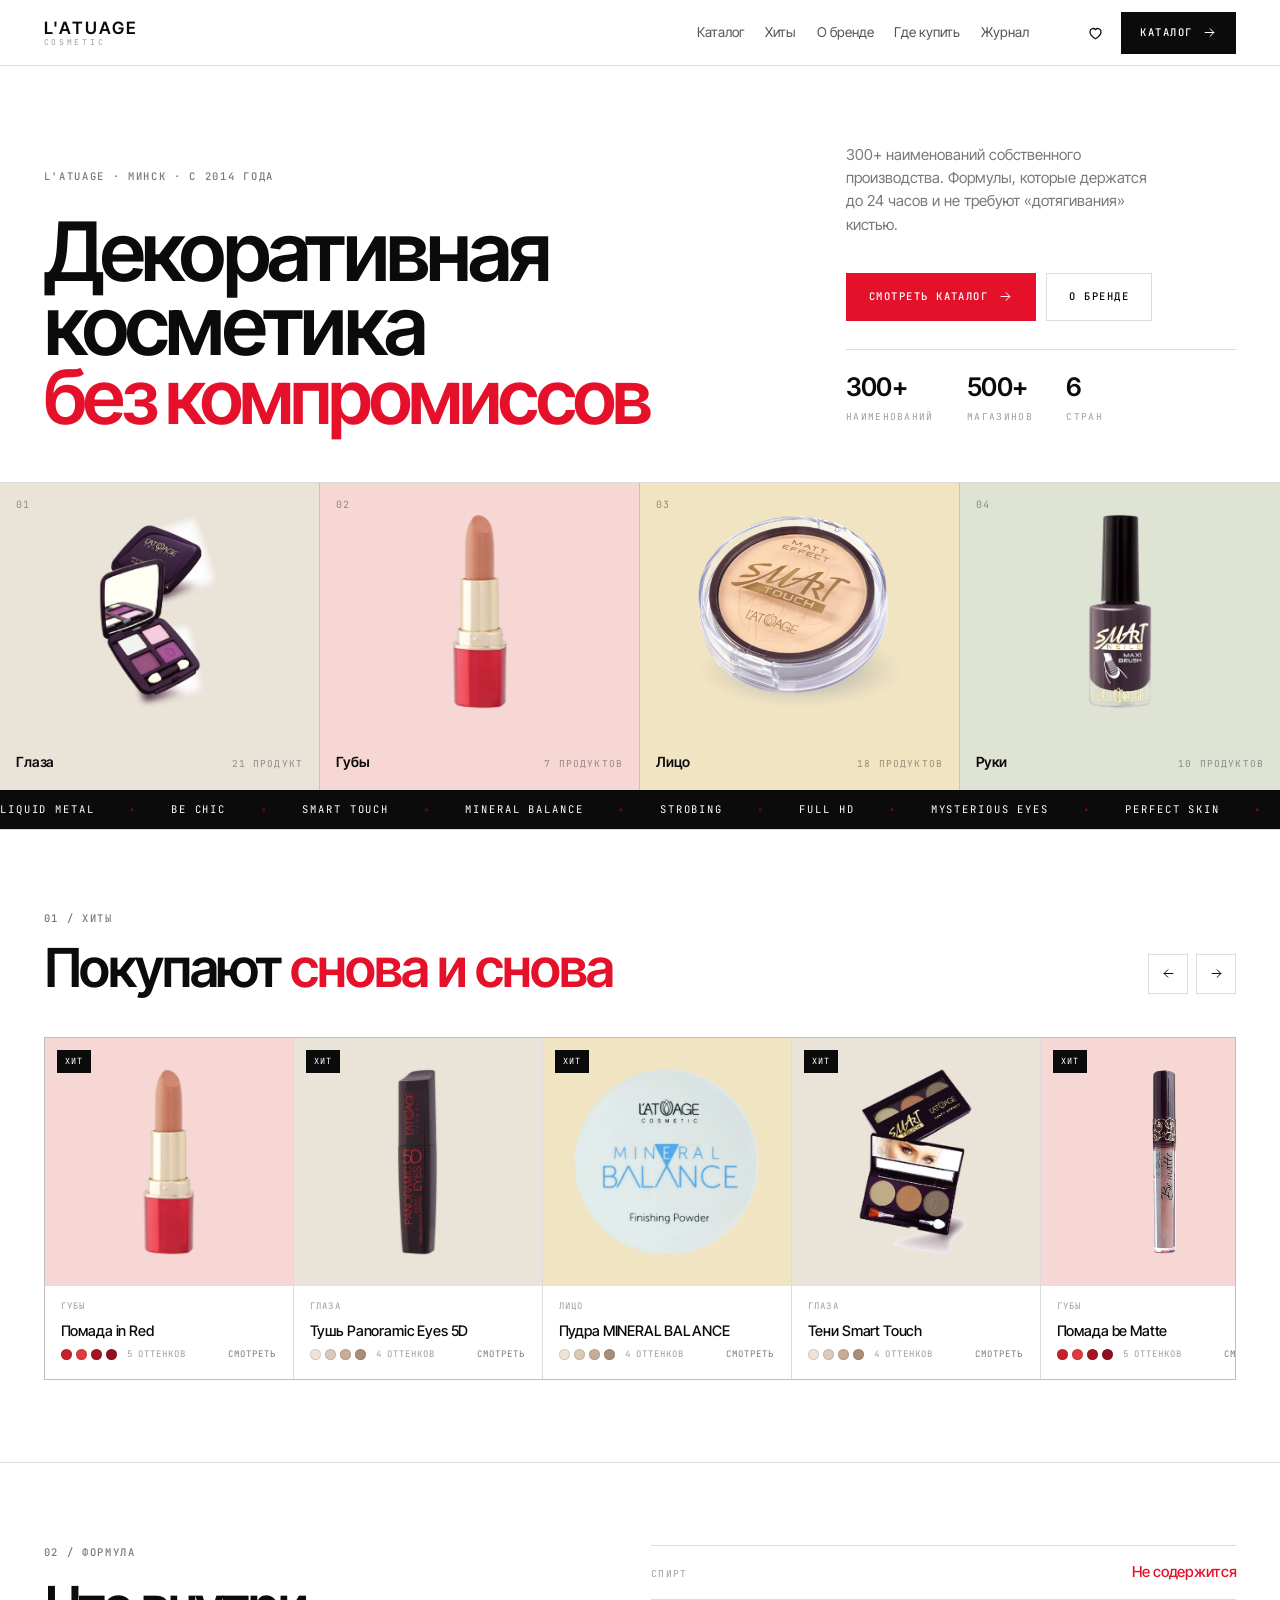
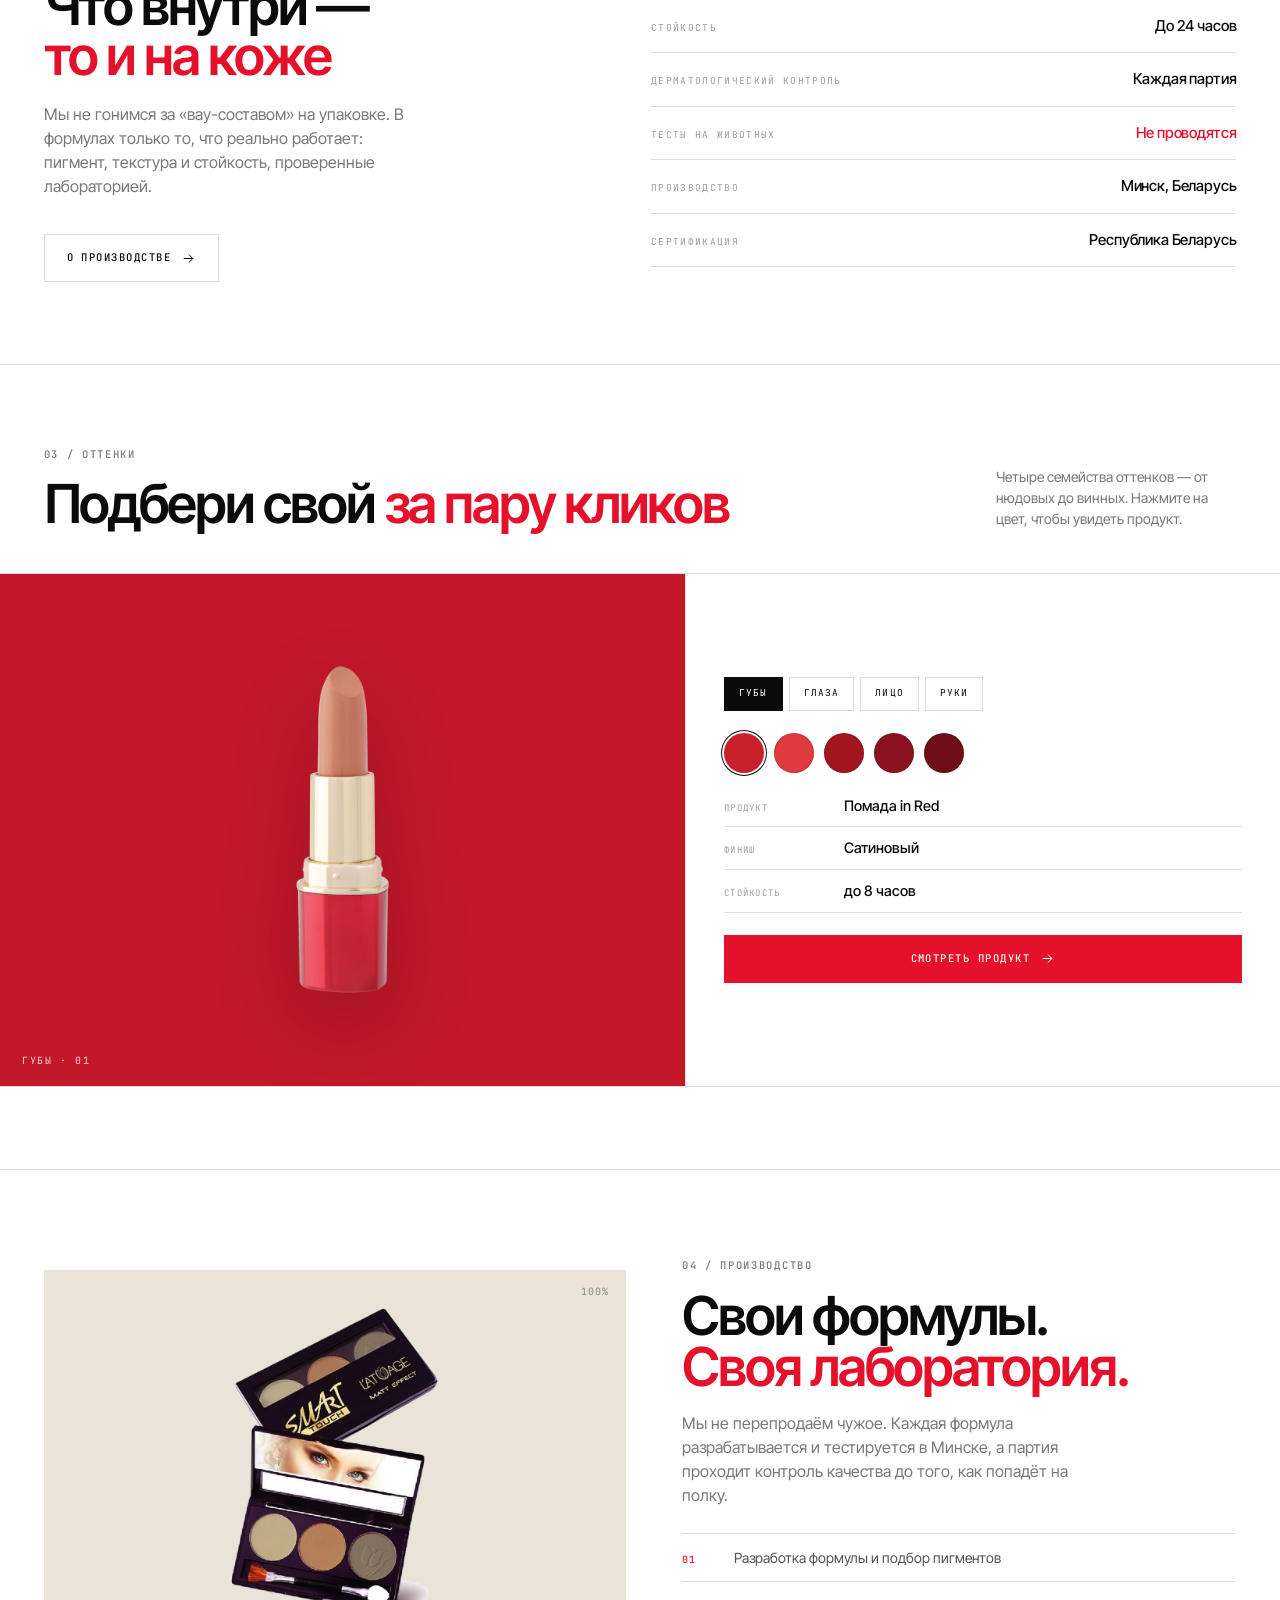
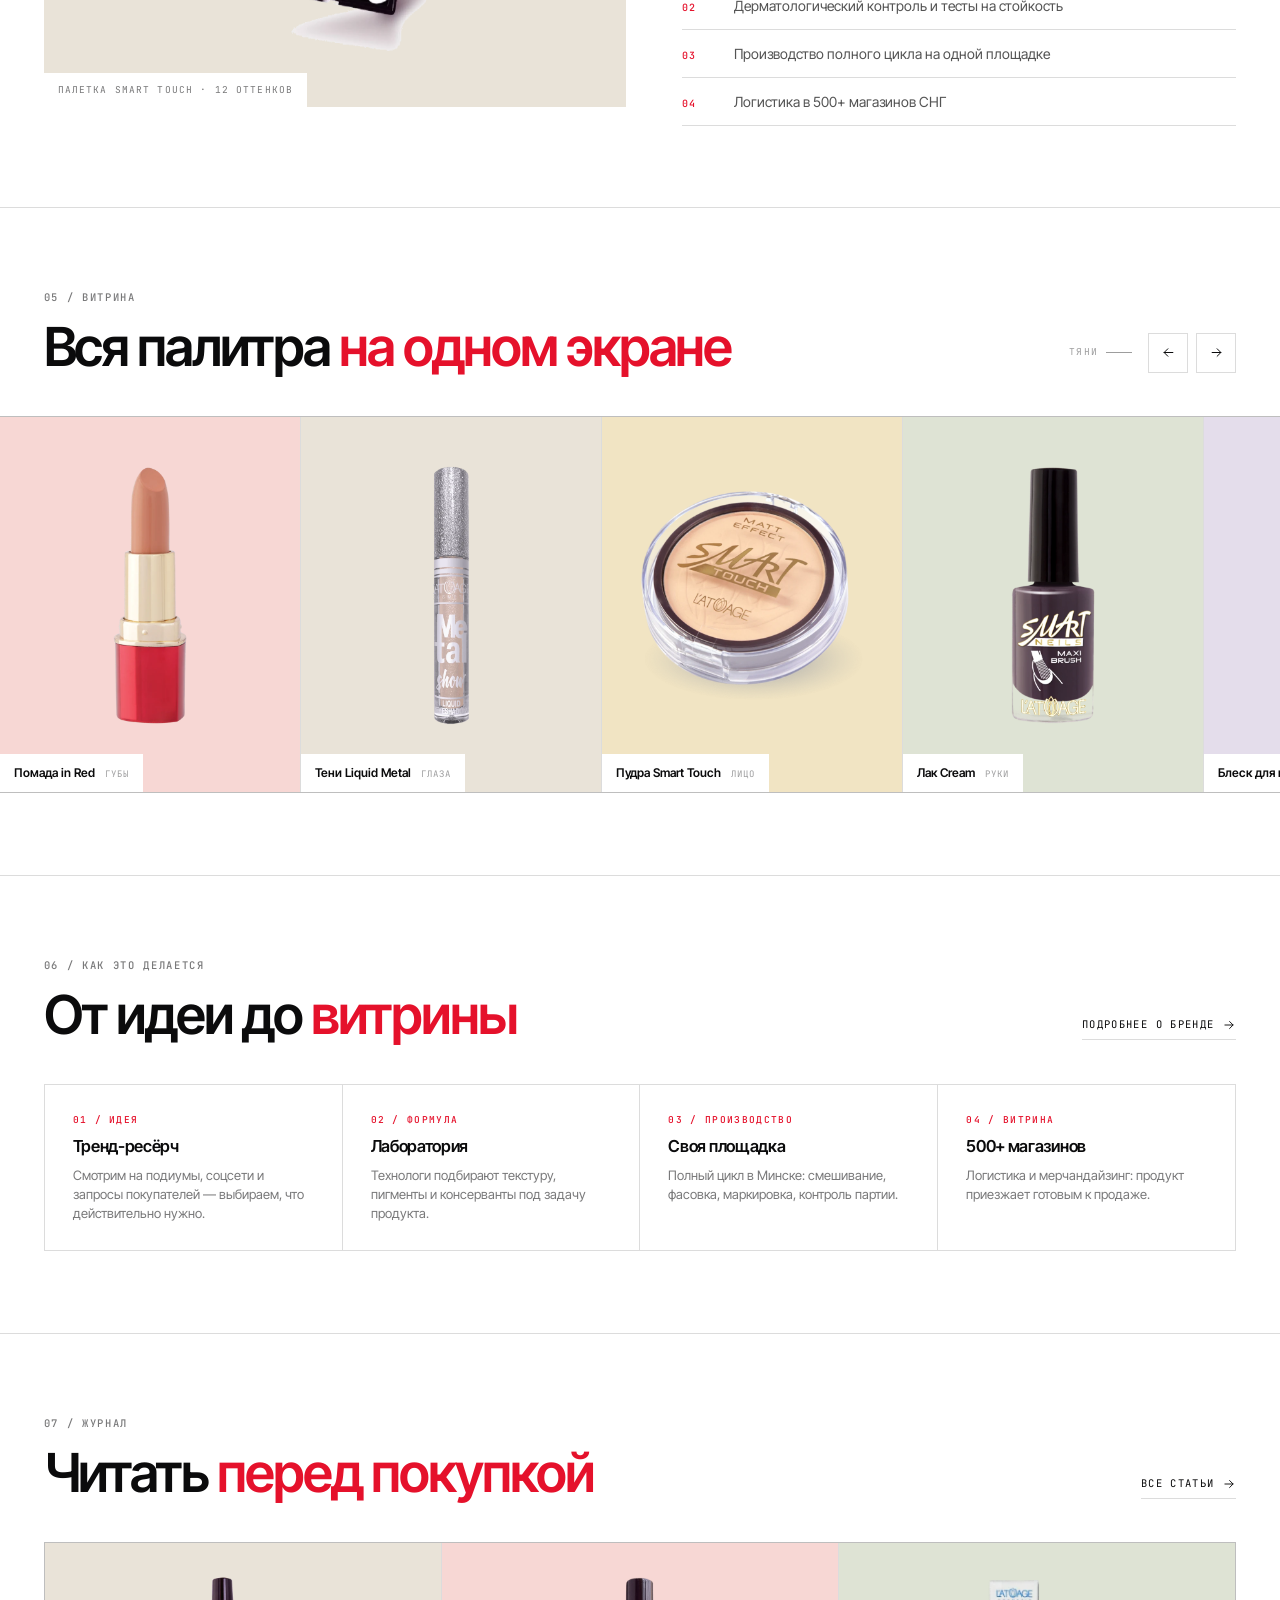
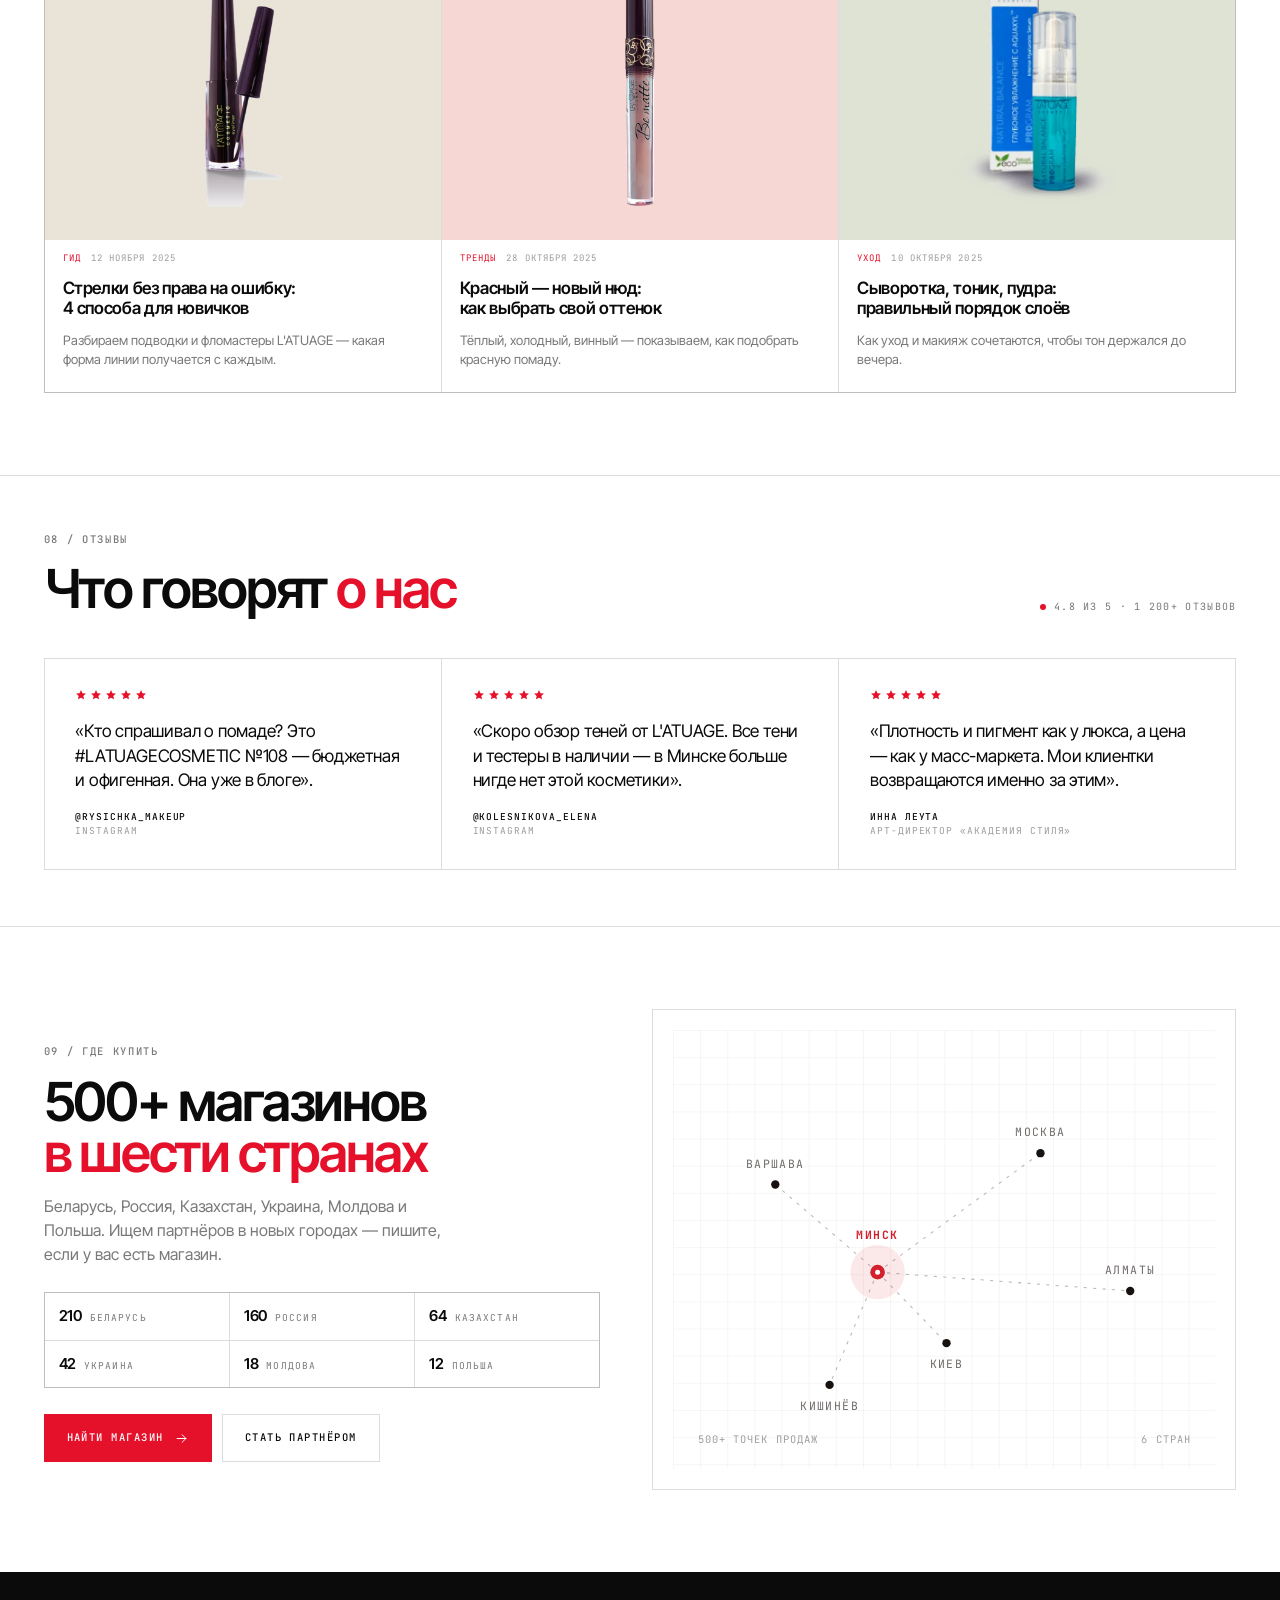
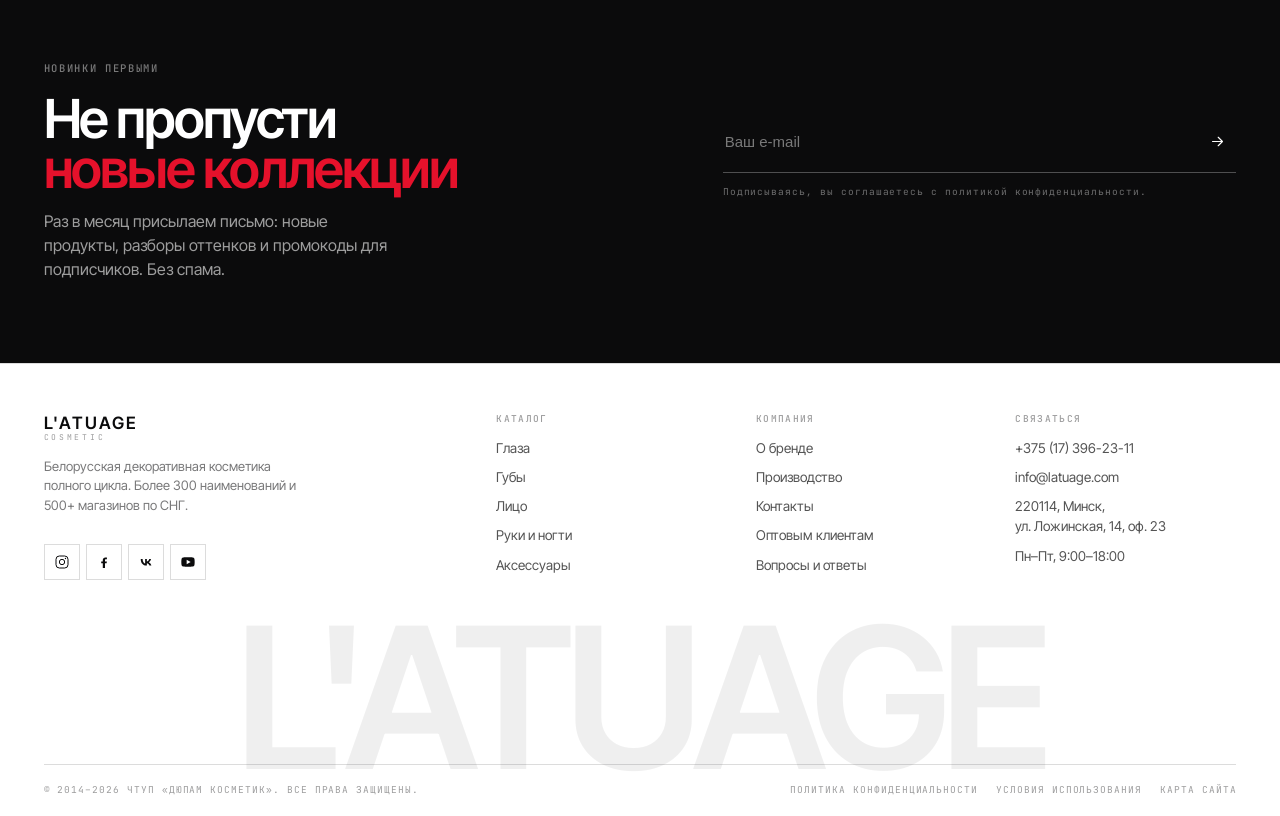
==== commit 434d7de2: "Redesign v2: плотная типографика, продуктовые плитки, без стока - новая дизайн-система: Inter Tight " ====
--- a/index.html
+++ b/index.html
@@ -5,16 +5,16 @@
 <meta name="viewport" content="width=device-width, initial-scale=1">
 <title>L'ATUAGE COSMETIC — белорусская декоративная косметика</title>
 <meta name="description" content="Официальный сайт L'ATUAGE cosmetic: 300+ наименований декоративной косметики, 500+ магазинов по СНГ, производство полного цикла в Минске. Без спирта, стойкость до 24 часов.">
-<meta name="theme-color" content="#f4efe8">
+<meta name="theme-color" content="#ffffff">
 <meta property="og:type" content="website">
 <meta property="og:title" content="L'ATUAGE COSMETIC — белорусская декоративная косметика">
 <meta property="og:description" content="Официальный сайт L'ATUAGE cosmetic: 300+ наименований декоративной косметики, 500+ магазинов по СНГ, производство полного цикла в Минске. Без спирта, стойкость до 24 часов.">
-<meta property="og:image" content="assets/img/photos/hero-portrait.webp">
-<link rel="icon" href="data:image/svg+xml,%3Csvg xmlns='http://www.w3.org/2000/svg' viewBox='0 0 64 64'%3E%3Crect width='64' height='64' rx='14' fill='%2317120f'/%3E%3Ctext x='32' y='44' font-family='Georgia,serif' font-size='34' fill='%23f4efe8' text-anchor='middle'%3EL%3C/text%3E%3C/svg%3E">
+<meta property="og:image" content="assets/img/products/teni-smart-touch.webp">
+<link rel="icon" href="data:image/svg+xml,%3Csvg xmlns='http://www.w3.org/2000/svg' viewBox='0 0 64 64'%3E%3Crect width='64' height='64' fill='%230b0b0c'/%3E%3Crect x='0' y='56' width='64' height='8' fill='%23e5112b'/%3E%3Ctext x='32' y='40' font-family='Helvetica,Arial' font-size='30' font-weight='600' fill='%23fff' text-anchor='middle'%3EL%3C/text%3E%3C/svg%3E">
 <link rel="preconnect" href="https://fonts.googleapis.com">
 <link rel="preconnect" href="https://fonts.gstatic.com" crossorigin>
-<link href="https://fonts.googleapis.com/css2?family=Cormorant+Garamond:ital,wght@0,300;0,400;0,500;0,600;1,300;1,400;1,500&family=Manrope:wght@300;400;500;600;700;800&display=swap" rel="stylesheet">
-<link rel="stylesheet" href="assets/css/style.css">
+<link href="https://fonts.googleapis.com/css2?family=Inter+Tight:wght@300;400;500;600;700&family=JetBrains+Mono:wght@400;500&display=swap" rel="stylesheet">
+<link rel="stylesheet" href="assets/css/style.css?v=5">
 </head>
 <body>
 <div class="loader" aria-hidden="true">
@@ -33,7 +33,7 @@
     </a>
     <nav class="nav" aria-label="Основная навигация">
       <a href="catalog.html">Каталог</a>
-      <a href="index.html#collections">Коллекции</a>
+      <a href="index.html#best">Хиты</a>
       <a href="about.html">О бренде</a>
       <a href="contacts.html">Где купить</a>
       <a href="index.html#journal">Журнал</a>
@@ -43,7 +43,7 @@
         <svg viewBox="0 0 24 24" fill="none" stroke="currentColor" stroke-width="1.6"><path d="M12 20s-7-4.35-7-9a4 4 0 0 1 7-2.65A4 4 0 0 1 19 11c0 4.65-7 9-7 9Z"/></svg>
         <span data-fav-count style="position:absolute;top:-4px;right:-4px;min-width:16px;height:16px;border-radius:9px;background:var(--red);color:#fff;font-size:9px;font-weight:700;display:none;place-items:center;line-height:1"></span>
       </a>
-      <a class="btn" href="catalog.html"><span>Смотреть каталог</span><svg viewBox="0 0 24 24" fill="none" stroke="currentColor" stroke-width="1.6" stroke-linecap="round" stroke-linejoin="round"><path d="M5 12h14M13 6l6 6-6 6"/></svg></a>
+      <a class="btn" href="catalog.html"><span>Каталог</span><svg viewBox="0 0 24 24" fill="none" stroke="currentColor" stroke-width="1.6" stroke-linecap="round" stroke-linejoin="round"><path d="M5 12h14M13 6l6 6-6 6"/></svg></a>
       <button class="icon-btn burger" aria-label="Открыть меню" aria-expanded="false" aria-controls="menu"><svg viewBox="0 0 24 24" fill="none" stroke="currentColor" stroke-width="1.6"><path d="M4 7h16M4 12h16M4 17h10"/></svg></button>
     </div>
   </div>
@@ -53,7 +53,7 @@
   <button class="icon-btn menu-close" aria-label="Закрыть меню"><svg viewBox="0 0 24 24" fill="none" stroke="currentColor" stroke-width="1.6"><path d="m6 6 12 12M18 6 6 18"/></svg></button>
   <nav class="menu__list" aria-label="Мобильное меню">
     <a href="catalog.html"><small>01</small>Каталог</a>
-    <a href="index.html#collections"><small>02</small>Коллекции</a>
+    <a href="index.html#best"><small>02</small>Хиты</a>
     <a href="about.html"><small>03</small>О бренде</a>
     <a href="contacts.html"><small>04</small>Где купить</a>
     <a href="index.html#journal"><small>05</small>Журнал</a>
@@ -67,119 +67,74 @@
 
 <main id="top">
 
-<section class="hero grain">
-  <div class="hero__bg"></div>
-  <div class="hero__ghost" aria-hidden="true">L'ATUAGE</div>
-  <div class="container">
-    <div class="hero__inner">
-      <div class="hero__copy">
-        <span class="badge-round"><i></i>Сделано в Беларуси · с 2014</span>
+<section class="hero">
+  <div class="container">
+    <div class="hero__grid">
+      <div class="hero__lead">
+        <span class="label">L'ATUAGE · Минск · с 2014 года</span>
         <h1>
-          <span class="line"><span>Красиво.</span></span>
-          <span class="line"><span>Честно.</span></span>
-          <span class="line"><span><em>На 24 часа.</em></span></span>
+          <span>Декоративная</span>
+          <span>косметика</span>
+          <span class="hero__accent">без компромиссов</span>
         </h1>
-        <p class="hero__text">L'ATUAGE cosmetic — белорусская декоративная косметика полного цикла.
-        Более 300 наименований, собственные формулы и стойкость, которой доверяют визажисты.</p>
+      </div>
+      <div class="hero__side">
+        <p>300+ наименований собственного производства. Формулы, которые держатся
+        до 24 часов и не требуют «дотягивания» кистью.</p>
         <div class="hero__cta">
           <a class="btn btn--red" href="catalog.html"><span>Смотреть каталог</span><svg viewBox="0 0 24 24" fill="none" stroke="currentColor" stroke-width="1.6" stroke-linecap="round" stroke-linejoin="round"><path d="M5 12h14M13 6l6 6-6 6"/></svg></a>
           <a class="btn btn--ghost" href="about.html"><span>О бренде</span></a>
         </div>
-        <div class="hero__meta">
-          <div><strong data-count="300" data-suffix="+">300+</strong><span>наименований</span></div>
-          <div><strong data-count="500" data-suffix="+">500+</strong><span>магазинов</span></div>
-          <div><strong data-count="12">12</strong><span>лет на рынке</span></div>
-        </div>
-      </div>
-
-      <div class="hero__visual">
-        <div class="hero__frame" data-depth="10">
-          <img src="assets/img/photos/hero-portrait.webp" alt="Макияж L'ATUAGE: красная помада и выразительный взгляд" width="800" height="1000" fetchpriority="high">
-        </div>
-        <div class="hero__float hero__float--a" data-depth="34"><img src="assets/img/products/pomada-inred.webp" alt="Помада in Red"></div>
-        <div class="hero__float hero__float--b" data-depth="46"><img src="assets/img/products/tush-5d.webp" alt="Тушь Panoramic Eyes 5D"></div>
-        <div class="hero__float hero__float--c" data-depth="26"><img src="assets/img/products/pudra-smart.webp" alt="Пудра Smart Touch"></div>
-        <div class="hero__badge" data-depth="-16"><span>24 часа<small>стойкость</small></span></div>
-      </div>
-    </div>
-  </div>
-  <div class="hero__scroll" aria-hidden="true"><span>листай</span><i></i></div>
+        <ul class="hero__facts">
+          <li><b data-count="300" data-suffix="+">300+</b><span>наименований</span></li>
+          <li><b data-count="500" data-suffix="+">500+</b><span>магазинов</span></li>
+          <li><b data-count="6">6</b><span>стран</span></li>
+        </ul>
+      </div>
+    </div>
+  </div>
+
+  <div class="shelf">
+    <a class="shelf__item" href="catalog.html?cat=eyes" style="--tint:#e9e3d8">
+      <span class="shelf__idx">01</span>
+      <img src="assets/img/products/teni-mysterious.webp" alt="Тени для век" fetchpriority="high">
+      <span class="shelf__meta"><b>Глаза</b><i>21 продукт</i></span>
+    </a>
+    <a class="shelf__item" href="catalog.html?cat=lips" style="--tint:#f7d7d4">
+      <span class="shelf__idx">02</span>
+      <img src="assets/img/products/pomada-inred.webp" alt="Помада">
+      <span class="shelf__meta"><b>Губы</b><i>7 продуктов</i></span>
+    </a>
+    <a class="shelf__item" href="catalog.html?cat=face" style="--tint:#f1e4c3">
+      <span class="shelf__idx">03</span>
+      <img src="assets/img/products/pudra-smart.webp" alt="Пудра">
+      <span class="shelf__meta"><b>Лицо</b><i>18 продуктов</i></span>
+    </a>
+    <a class="shelf__item" href="catalog.html?cat=hands" style="--tint:#dee3d4">
+      <span class="shelf__idx">04</span>
+      <img src="assets/img/products/lak-cream.webp" alt="Лак для ногтей">
+      <span class="shelf__meta"><b>Руки</b><i>10 продуктов</i></span>
+    </a>
+  </div>
 </section>
 
 <div class="ticker">
-  <div class="marquee" style="--dur:42s">
+  <div class="marquee" style="--dur:46s">
     <div class="marquee__track">
-      <span>Liquid Metal</span><span>BE chic</span><span>Smart Touch</span><span>Mineral Balance</span><span>Strobing</span><span>Full HD</span>
+      <span>Liquid Metal</span><span>BE chic</span><span>Smart Touch</span><span>Mineral Balance</span>
+      <span>Strobing</span><span>Full HD</span><span>Mysterious Eyes</span><span>Perfect Skin</span>
     </div>
   </div>
 </div>
 
-<section class="stats">
-  <div class="container">
-    <div class="stats__grid">
-      <div class="stats__item"><b data-count="500" data-suffix="+">500+</b><span>магазинов-партнёров</span></div>
-      <div class="stats__item"><b data-count="300" data-suffix="+">300+</b><span>наименований в каталоге</span></div>
-      <div class="stats__item"><b data-count="12">12</b><span>лет на рынке</span></div>
-      <div class="stats__item"><b data-count="6">6</b><span>стран присутствия</span></div>
-    </div>
-  </div>
-</section>
-
-<section class="section" id="collections">
-  <div class="container">
-    <div class="section-head">
-      <div>
-        <span class="eyebrow label">01 — Коллекции</span>
-        <h2>Выбери свою <em>территорию</em></h2>
-      </div>
-      <a class="link-arrow" href="catalog.html">Весь каталог <svg viewBox="0 0 24 24" fill="none" stroke="currentColor" stroke-width="1.6" stroke-linecap="round" stroke-linejoin="round"><path d="M5 12h14M13 6l6 6-6 6"/></svg></a>
-    </div>
-
-    <div class="cats__grid">
-      <a class="cat reveal" href="catalog.html?cat=eyes" style="--tint:#e6c9c1">
-        <div class="cat__top"><span class="cat__idx">01</span><span class="cat__count">21 продукт</span></div>
-        <div class="cat__img"><img src="assets/img/products/teni-mysterious.webp" alt="Тени для век"></div>
-        <div class="cat__foot">
-          <div><h3>Глаза</h3><p>Тени, туши, подводки</p></div>
-          <span class="cat__arrow"><svg viewBox="0 0 24 24" fill="none" stroke="currentColor" stroke-width="1.6" stroke-linecap="round" stroke-linejoin="round"><path d="M5 12h14M13 6l6 6-6 6"/></svg></span>
-        </div>
-      </a>
-      <a class="cat reveal" href="catalog.html?cat=lips" style="--tint:#efc9c6;--d:1">
-        <div class="cat__top"><span class="cat__idx">02</span><span class="cat__count">7 продуктов</span></div>
-        <div class="cat__img"><img src="assets/img/products/pomada-inred.webp" alt="Помада"></div>
-        <div class="cat__foot">
-          <div><h3>Губы</h3><p>Помады, блески, бальзамы</p></div>
-          <span class="cat__arrow"><svg viewBox="0 0 24 24" fill="none" stroke="currentColor" stroke-width="1.6" stroke-linecap="round" stroke-linejoin="round"><path d="M5 12h14M13 6l6 6-6 6"/></svg></span>
-        </div>
-      </a>
-      <a class="cat reveal" href="catalog.html?cat=face" style="--tint:#f0dcc9;--d:2">
-        <div class="cat__top"><span class="cat__idx">03</span><span class="cat__count">18 продуктов</span></div>
-        <div class="cat__img"><img src="assets/img/products/pudra-smart.webp" alt="Пудра"></div>
-        <div class="cat__foot">
-          <div><h3>Лицо</h3><p>Тон, пудры, хайлайтеры</p></div>
-          <span class="cat__arrow"><svg viewBox="0 0 24 24" fill="none" stroke="currentColor" stroke-width="1.6" stroke-linecap="round" stroke-linejoin="round"><path d="M5 12h14M13 6l6 6-6 6"/></svg></span>
-        </div>
-      </a>
-      <a class="cat reveal" href="catalog.html?cat=hands" style="--tint:#e2d5cf;--d:3">
-        <div class="cat__top"><span class="cat__idx">04</span><span class="cat__count">10 продуктов</span></div>
-        <div class="cat__img"><img src="assets/img/products/lak-cream.webp" alt="Лак для ногтей"></div>
-        <div class="cat__foot">
-          <div><h3>Руки</h3><p>Лаки и уход</p></div>
-          <span class="cat__arrow"><svg viewBox="0 0 24 24" fill="none" stroke="currentColor" stroke-width="1.6" stroke-linecap="round" stroke-linejoin="round"><path d="M5 12h14M13 6l6 6-6 6"/></svg></span>
-        </div>
-      </a>
-    </div>
-  </div>
-</section>
-
-<section class="section section--tight" style="padding-top:0">
-  <div class="container">
-    <div class="section-head">
-      <div>
-        <span class="eyebrow label">02 — Хиты</span>
-        <h2>То, что <em>покупают снова</em></h2>
-      </div>
-      <div class="rail-nav" data-rail>
+<section class="section" id="best">
+  <div class="container">
+    <div class="section-head">
+      <div>
+        <span class="label">01 / Хиты</span>
+        <h2>Покупают <em>снова и снова</em></h2>
+      </div>
+      <div class="rail-nav">
         <button class="rail-btn" data-rail-prev aria-label="Назад"><svg viewBox="0 0 24 24" fill="none" stroke="currentColor" stroke-width="1.6" stroke-linecap="round" stroke-linejoin="round"><path d="M19 12H5M11 18l-6-6 6-6"/></svg></button>
         <button class="rail-btn" data-rail-next aria-label="Вперёд"><svg viewBox="0 0 24 24" fill="none" stroke="currentColor" stroke-width="1.6" stroke-linecap="round" stroke-linejoin="round"><path d="M5 12h14M13 6l6 6-6 6"/></svg></button>
       </div>
@@ -190,19 +145,67 @@
   </div>
 </section>
 
+<section class="section" id="formula">
+  <div class="container">
+    <div class="formula">
+      <div class="formula__lead">
+        <span class="label">02 / Формула</span>
+        <h2>Что внутри —<br><em>то и на коже</em></h2>
+        <p>Мы не гонимся за «вау-составом» на упаковке. В формулах только то,
+        что реально работает: пигмент, текстура и стойкость, проверенные лабораторией.</p>
+        <a class="btn btn--ghost" href="about.html#production"><span>О производстве</span><svg viewBox="0 0 24 24" fill="none" stroke="currentColor" stroke-width="1.6" stroke-linecap="round" stroke-linejoin="round"><path d="M5 12h14M13 6l6 6-6 6"/></svg></a>
+      </div>
+      <div class="specs">
+        <div class="spec"><span>Спирт</span><b class="is-no">Не содержится</b></div>
+        <div class="spec"><span>Стойкость</span><b>До 24 часов</b></div>
+        <div class="spec"><span>Дерматологический контроль</span><b>Каждая партия</b></div>
+        <div class="spec"><span>Тесты на животных</span><b class="is-no">Не проводятся</b></div>
+        <div class="spec"><span>Производство</span><b>Минск, Беларусь</b></div>
+        <div class="spec"><span>Сертификация</span><b>Республика Беларусь</b></div>
+      </div>
+    </div>
+  </div>
+</section>
+
+<section class="section" id="shades">
+  <div class="container">
+    <div class="section-head">
+      <div>
+        <span class="label">03 / Оттенки</span>
+        <h2>Подбери свой <em>за пару кликов</em></h2>
+      </div>
+      <p class="u-dim" style="max-width:30ch;font-size:14px;margin:0">Четыре семейства оттенков — от нюдовых до винных. Нажмите на цвет, чтобы увидеть продукт.</p>
+    </div>
+  </div>
+  <div class="shadex" data-shadex>
+    <div class="shadex__stage" data-shadex-stage style="--c:#c2182a">
+      <img data-shadex-img src="assets/img/products/pomada-inred.webp" alt="Помада in Red">
+      <span class="shadex__name" data-shadex-name>Губы · 01</span>
+    </div>
+    <div class="shadex__panel">
+      <div class="shadex__tabs" data-shadex-tabs></div>
+      <div class="shadex__sw" data-shadex-sw></div>
+      <dl class="shadex__info">
+        <div><dt>Продукт</dt><dd data-shadex-prod>Помада in Red</dd></div>
+        <div><dt>Финиш</dt><dd data-shadex-fin>Сатиновый</dd></div>
+        <div><dt>Стойкость</dt><dd data-shadex-hold>до 8 часов</dd></div>
+      </dl>
+      <a class="btn btn--red" data-shadex-link href="product.html?id=pomada-inred"><span>Смотреть продукт</span><svg viewBox="0 0 24 24" fill="none" stroke="currentColor" stroke-width="1.6" stroke-linecap="round" stroke-linejoin="round"><path d="M5 12h14M13 6l6 6-6 6"/></svg></a>
+    </div>
+  </div>
+</section>
+
 <section class="section">
   <div class="container">
     <div class="split">
-      <div class="split__media reveal-img">
-        <img src="assets/img/photos/makeup-apply.webp" alt="Визажист наносит макияж L'ATUAGE" loading="lazy">
-        <div class="split__tag">
-          <b>100%</b>
-          <span>собственное производство в Минске — от идеи до витрины</span>
-        </div>
-      </div>
-      <div>
-        <span class="eyebrow label">03 — Производство</span>
-        <h2>Свои формулы.<br><em>Своя лаборатория.</em></h2>
+      <div class="plate" style="--tint:#e9e3d8">
+        <span class="plate__idx">100%</span>
+        <img src="assets/img/products/teni-smart-touch.webp" alt="Палетка L'ATUAGE Smart Touch" loading="lazy">
+        <span class="plate__cap">Палетка Smart Touch · 12 оттенков</span>
+      </div>
+      <div>
+        <span class="label">04 / Производство</span>
+        <h2 style="margin-top:16px">Свои формулы.<br><em>Своя лаборатория.</em></h2>
         <p>Мы не перепродаём чужое. Каждая формула разрабатывается и тестируется в Минске,
         а партия проходит контроль качества до того, как попадёт на полку.</p>
         <ul class="split__list">
@@ -211,54 +214,19 @@
           <li><b>03</b><span>Производство полного цикла на одной площадке</span></li>
           <li><b>04</b><span>Логистика в 500+ магазинов СНГ</span></li>
         </ul>
-        <a class="btn btn--ghost u-mt-24" href="about.html"><span>Как мы работаем</span><svg viewBox="0 0 24 24" fill="none" stroke="currentColor" stroke-width="1.6" stroke-linecap="round" stroke-linejoin="round"><path d="M5 12h14M13 6l6 6-6 6"/></svg></a>
-      </div>
-    </div>
-  </div>
-</section>
-
-<section class="section features grain">
-  <div class="container">
-    <div class="section-head">
-      <div>
-        <span class="eyebrow label">04 — Принципы</span>
-        <h2 style="color:#f4efe8">Четыре вещи,<br>за которые <em style="color:#e8cfc6">мы отвечаем</em></h2>
-      </div>
-      <p style="max-width:34ch;color:rgba(244,239,232,.55);font-size:14px">Мы сознательно не гонимся за «вау-составом» на упаковке. Только то, что реально работает на коже.</p>
-    </div>
-    <div class="features__grid">
-      <div class="feature reveal">
-        <svg viewBox="0 0 32 32"><path d="M16 4c4 4 7 8 7 12a7 7 0 0 1-14 0c0-4 3-8 7-12Z"/><path d="M16 12v10"/></svg>
-        <h3>Без спирта</h3>
-        <p>Формулы без агрессивных растворителей — не сушат кожу и не оставляют белых пятен.</p>
-      </div>
-      <div class="feature reveal" style="--d:1">
-        <svg viewBox="0 0 32 32"><circle cx="16" cy="16" r="11"/><path d="M16 10v6l4 2"/></svg>
-        <h3>24 часа стойкости</h3>
-        <p>Макияж, который доживает до конца дня: без отпечатков на чашке и осыпания.</p>
-      </div>
-      <div class="feature reveal" style="--d:2">
-        <svg viewBox="0 0 32 32"><path d="M16 4 6 9v7c0 6 4.4 10 10 12 5.6-2 10-6 10-12V9L16 4Z"/><path d="m12 16 3 3 6-6"/></svg>
-        <h3>Дерматологический контроль</h3>
-        <p>Каждая партия проходит тесты — продукт подходит для чувствительной кожи.</p>
-      </div>
-      <div class="feature reveal" style="--d:3">
-        <svg viewBox="0 0 32 32"><path d="M11 20c-3 0-5-2-5-5s2-5 5-5c1-3 4-5 7-5 4 0 7 3 7 7 2 .5 3 2 3 4 0 2.5-2 4-4 4H11Z"/><circle cx="12" cy="15" r="1"/><circle cx="19" cy="14" r="1"/></svg>
-        <h3>Без тестов на животных</h3>
-        <p>Не тестируем продукцию на животных и выбираем ответственных поставщиков сырья.</p>
-      </div>
-    </div>
-  </div>
-</section>
-
-<section class="section lookbook">
-  <div class="container">
-    <div class="lookbook__head">
-      <div>
-        <span class="eyebrow label">05 — Лукбук</span>
-        <h2 style="font-size:clamp(32px,4.6vw,62px)">Пять настроений <em style="font-style:italic;color:var(--red)">одной палеткой</em></h2>
-      </div>
-      <div class="rail-nav" data-rail>
+      </div>
+    </div>
+  </div>
+</section>
+
+<section class="section textures" style="padding-inline:0">
+  <div class="container">
+    <div class="section-head">
+      <div>
+        <span class="label">05 / Витрина</span>
+        <h2>Вся палитра <em>на одном экране</em></h2>
+      </div>
+      <div class="rail-nav">
         <span class="drag-hint">Тяни<i></i></span>
         <button class="rail-btn" data-rail-prev aria-label="Назад"><svg viewBox="0 0 24 24" fill="none" stroke="currentColor" stroke-width="1.6" stroke-linecap="round" stroke-linejoin="round"><path d="M19 12H5M11 18l-6-6 6-6"/></svg></button>
         <button class="rail-btn" data-rail-next aria-label="Вперёд"><svg viewBox="0 0 24 24" fill="none" stroke="currentColor" stroke-width="1.6" stroke-linecap="round" stroke-linejoin="round"><path d="M5 12h14M13 6l6 6-6 6"/></svg></button>
@@ -266,43 +234,26 @@
     </div>
   </div>
   <div data-rail>
-    <div class="lookbook__track">
-      <figure class="look">
-        <img src="assets/img/photos/spa.webp" alt="Неоновый лук" loading="lazy">
-        <figcaption class="look__cap"><h3>Neon Muse</h3><span>Metal Show</span></figcaption>
-      </figure>
-      <div class="look look--text">
-        <span class="label" style="opacity:.7">Look 01</span>
-        <div><h3>Собери свой оттенок</h3><p>Смешивай, наслаивай, экспериментируй — формулы это позволяют.</p></div>
-        <a class="link-arrow" href="catalog.html" style="border-color:rgba(255,255,255,.5);color:#fff">В каталог <svg viewBox="0 0 24 24" fill="none" stroke="currentColor" stroke-width="1.6" stroke-linecap="round" stroke-linejoin="round"><path d="M5 12h14M13 6l6 6-6 6"/></svg></a>
-      </div>
-      <figure class="look">
-        <img src="assets/img/photos/look-bluenight.webp" alt="Синий свет" loading="lazy">
-        <figcaption class="look__cap"><h3>Blue Hour</h3><span>Liquid Metal</span></figcaption>
-      </figure>
-      <figure class="look">
-        <img src="assets/img/photos/look-lavender.webp" alt="Спокойный образ" loading="lazy">
-        <figcaption class="look__cap"><h3>Soft Focus</h3><span>Perfect Skin</span></figcaption>
-      </figure>
-      <figure class="look">
-        <img src="assets/img/photos/look-sheer.webp" alt="Вечерний образ" loading="lazy">
-        <figcaption class="look__cap"><h3>After Dark</h3><span>Mysterious Eyes</span></figcaption>
-      </figure>
-      <figure class="look">
-        <img src="assets/img/photos/nails.webp" alt="Маникюр" loading="lazy">
-        <figcaption class="look__cap"><h3>Nail Story</h3><span>Smart Nails</span></figcaption>
-      </figure>
-    </div>
-  </div>
-</section>
-
-<section class="section section--tight">
-  <div class="container">
-    <div class="section-head">
-      <div>
-        <span class="eyebrow label">06 — Путь продукта</span>
+    <div class="textures__track">
+      <figure class="texture" style="--tint:#f7d7d4"><img src="assets/img/products/pomada-inred.webp" alt="Помада in Red" loading="lazy"><figcaption><b>Помада in Red</b><span>Губы</span></figcaption></figure>
+      <figure class="texture" style="--tint:#e9e3d8"><img src="assets/img/products/teni-metal-show.webp" alt="Тени Liquid Metal" loading="lazy"><figcaption><b>Тени Liquid Metal</b><span>Глаза</span></figcaption></figure>
+      <figure class="texture" style="--tint:#f1e4c3"><img src="assets/img/products/pudra-smart.webp" alt="Пудра Smart Touch" loading="lazy"><figcaption><b>Пудра Smart Touch</b><span>Лицо</span></figcaption></figure>
+      <figure class="texture" style="--tint:#dee3d4"><img src="assets/img/products/lak-cream.webp" alt="Лак Cream" loading="lazy"><figcaption><b>Лак Cream</b><span>Руки</span></figcaption></figure>
+      <figure class="texture" style="--tint:#e4ddeb"><img src="assets/img/products/blesk-gub.webp" alt="Блеск для губ" loading="lazy"><figcaption><b>Блеск для губ</b><span>Губы</span></figcaption></figure>
+      <figure class="texture" style="--tint:#efe6dc"><img src="assets/img/products/tush-5d.webp" alt="Тушь Panoramic Eyes 5D" loading="lazy"><figcaption><b>Тушь 5D</b><span>Глаза</span></figcaption></figure>
+      <figure class="texture" style="--tint:#f3e8d6"><img src="assets/img/products/highlighter-liquid.webp" alt="Хайлайтер" loading="lazy"><figcaption><b>Хайлайтер Liquid</b><span>Лицо</span></figcaption></figure>
+    </div>
+  </div>
+</section>
+
+<section class="section">
+  <div class="container">
+    <div class="section-head">
+      <div>
+        <span class="label">06 / Как это делается</span>
         <h2>От идеи до <em>витрины</em></h2>
       </div>
+      <a class="link-arrow" href="about.html">Подробнее о бренде <svg viewBox="0 0 24 24" fill="none" stroke="currentColor" stroke-width="1.6" stroke-linecap="round" stroke-linejoin="round"><path d="M5 12h14M13 6l6 6-6 6"/></svg></a>
     </div>
     <div class="steps">
       <div class="step reveal"><b>01 / Идея</b><h3>Тренд-ресёрч</h3><p>Смотрим на подиумы, соцсети и запросы покупателей — выбираем, что действительно нужно.</p></div>
@@ -313,30 +264,30 @@
   </div>
 </section>
 
-<section class="section quotes" id="journal">
-  <div class="container">
-    <div class="section-head">
-      <div>
-        <span class="eyebrow label">07 — Журнал</span>
+<section class="section" id="journal">
+  <div class="container">
+    <div class="section-head">
+      <div>
+        <span class="label">07 / Журнал</span>
         <h2>Читать <em>перед покупкой</em></h2>
       </div>
       <a class="link-arrow" href="#">Все статьи <svg viewBox="0 0 24 24" fill="none" stroke="currentColor" stroke-width="1.6" stroke-linecap="round" stroke-linejoin="round"><path d="M5 12h14M13 6l6 6-6 6"/></svg></a>
     </div>
     <div class="journal__grid">
       <a class="post reveal" href="#">
-        <div class="post__media reveal-img"><img src="assets/img/photos/eyeliner.webp" alt="Стрелки" loading="lazy"></div>
+        <div class="post__media" style="--tint:#e9e3d8"><img src="assets/img/products/podvodka.webp" alt="Подводка L'ATUAGE" loading="lazy"></div>
         <div class="post__meta"><em>Гид</em><span>12 ноября 2025</span></div>
         <h3>Стрелки без права на ошибку: 4 способа для новичков</h3>
         <p>Разбираем подводки и фломастеры L'ATUAGE — какая форма линии получается с каждым.</p>
       </a>
       <a class="post reveal" href="#" style="--d:1">
-        <div class="post__media reveal-img"><img src="assets/img/photos/lips-flowers.webp" alt="Помады" loading="lazy"></div>
+        <div class="post__media" style="--tint:#f7d7d4"><img src="assets/img/products/pomada-bematte.webp" alt="Помада be Matte" loading="lazy"></div>
         <div class="post__meta"><em>Тренды</em><span>28 октября 2025</span></div>
         <h3>Красный — новый нюд: как выбрать свой оттенок</h3>
-        <p>Тёплый, холодный, винный — показываем на реальных примерах, как подобрать красную помаду.</p>
+        <p>Тёплый, холодный, винный — показываем, как подобрать красную помаду.</p>
       </a>
       <a class="post reveal" href="#" style="--d:2">
-        <div class="post__media reveal-img"><img src="assets/img/photos/dropper-white.webp" alt="Сыворотка" loading="lazy"></div>
+        <div class="post__media" style="--tint:#dee3d4"><img src="assets/img/products/syvorotka.webp" alt="Сыворотка L'ATUAGE" loading="lazy"></div>
         <div class="post__meta"><em>Уход</em><span>10 октября 2025</span></div>
         <h3>Сыворотка, тоник, пудра: правильный порядок слоёв</h3>
         <p>Как уход и макияж сочетаются, чтобы тон держался до вечера.</p>
@@ -345,11 +296,11 @@
   </div>
 </section>
 
-<section class="section section--tight quotes">
-  <div class="container">
-    <div class="section-head">
-      <div>
-        <span class="eyebrow label">08 — Отзывы</span>
+<section class="section section--tight">
+  <div class="container">
+    <div class="section-head">
+      <div>
+        <span class="label">08 / Отзывы</span>
         <h2>Что говорят <em>о нас</em></h2>
       </div>
       <span class="badge-round"><i></i>4.8 из 5 · 1 200+ отзывов</span>
@@ -358,55 +309,35 @@
       <figure class="quote reveal">
         <div class="quote__stars"><svg viewBox="0 0 24 24"><path d="m12 2 2.9 6.3 6.9.8-5.1 4.7 1.4 6.8L12 17.3 5.9 20.6l1.4-6.8L2.2 9.1l6.9-.8L12 2Z"/></svg><svg viewBox="0 0 24 24"><path d="m12 2 2.9 6.3 6.9.8-5.1 4.7 1.4 6.8L12 17.3 5.9 20.6l1.4-6.8L2.2 9.1l6.9-.8L12 2Z"/></svg><svg viewBox="0 0 24 24"><path d="m12 2 2.9 6.3 6.9.8-5.1 4.7 1.4 6.8L12 17.3 5.9 20.6l1.4-6.8L2.2 9.1l6.9-.8L12 2Z"/></svg><svg viewBox="0 0 24 24"><path d="m12 2 2.9 6.3 6.9.8-5.1 4.7 1.4 6.8L12 17.3 5.9 20.6l1.4-6.8L2.2 9.1l6.9-.8L12 2Z"/></svg><svg viewBox="0 0 24 24"><path d="m12 2 2.9 6.3 6.9.8-5.1 4.7 1.4 6.8L12 17.3 5.9 20.6l1.4-6.8L2.2 9.1l6.9-.8L12 2Z"/></svg></div>
         <blockquote>«Кто спрашивал о помаде? Это #LATUAGECOSMETIC №108 — бюджетная и офигенная. Она уже в блоге».</blockquote>
-        <figcaption><img src="assets/img/photos/look-lavender.webp" alt=""><div><b>@rysichka_makeup</b>Instagram</div></figcaption>
+        <figcaption><div><b>@rysichka_makeup</b>Instagram</div></figcaption>
       </figure>
       <figure class="quote reveal" style="--d:1">
         <div class="quote__stars"><svg viewBox="0 0 24 24"><path d="m12 2 2.9 6.3 6.9.8-5.1 4.7 1.4 6.8L12 17.3 5.9 20.6l1.4-6.8L2.2 9.1l6.9-.8L12 2Z"/></svg><svg viewBox="0 0 24 24"><path d="m12 2 2.9 6.3 6.9.8-5.1 4.7 1.4 6.8L12 17.3 5.9 20.6l1.4-6.8L2.2 9.1l6.9-.8L12 2Z"/></svg><svg viewBox="0 0 24 24"><path d="m12 2 2.9 6.3 6.9.8-5.1 4.7 1.4 6.8L12 17.3 5.9 20.6l1.4-6.8L2.2 9.1l6.9-.8L12 2Z"/></svg><svg viewBox="0 0 24 24"><path d="m12 2 2.9 6.3 6.9.8-5.1 4.7 1.4 6.8L12 17.3 5.9 20.6l1.4-6.8L2.2 9.1l6.9-.8L12 2Z"/></svg><svg viewBox="0 0 24 24"><path d="m12 2 2.9 6.3 6.9.8-5.1 4.7 1.4 6.8L12 17.3 5.9 20.6l1.4-6.8L2.2 9.1l6.9-.8L12 2Z"/></svg></div>
         <blockquote>«Скоро обзор теней от L'ATUAGE. Все тени и тестеры в наличии — в Минске больше нигде нет этой косметики».</blockquote>
-        <figcaption><img src="assets/img/photos/warm-portrait.webp" alt=""><div><b>@kolesnikova_elena</b>Instagram</div></figcaption>
+        <figcaption><div><b>@kolesnikova_elena</b>Instagram</div></figcaption>
       </figure>
       <figure class="quote reveal" style="--d:2">
         <div class="quote__stars"><svg viewBox="0 0 24 24"><path d="m12 2 2.9 6.3 6.9.8-5.1 4.7 1.4 6.8L12 17.3 5.9 20.6l1.4-6.8L2.2 9.1l6.9-.8L12 2Z"/></svg><svg viewBox="0 0 24 24"><path d="m12 2 2.9 6.3 6.9.8-5.1 4.7 1.4 6.8L12 17.3 5.9 20.6l1.4-6.8L2.2 9.1l6.9-.8L12 2Z"/></svg><svg viewBox="0 0 24 24"><path d="m12 2 2.9 6.3 6.9.8-5.1 4.7 1.4 6.8L12 17.3 5.9 20.6l1.4-6.8L2.2 9.1l6.9-.8L12 2Z"/></svg><svg viewBox="0 0 24 24"><path d="m12 2 2.9 6.3 6.9.8-5.1 4.7 1.4 6.8L12 17.3 5.9 20.6l1.4-6.8L2.2 9.1l6.9-.8L12 2Z"/></svg><svg viewBox="0 0 24 24"><path d="m12 2 2.9 6.3 6.9.8-5.1 4.7 1.4 6.8L12 17.3 5.9 20.6l1.4-6.8L2.2 9.1l6.9-.8L12 2Z"/></svg></div>
         <blockquote>«Плотность и пигмент как у люкса, а цена — как у масс-маркета. Мои клиентки возвращаются именно за этим».</blockquote>
-        <figcaption><img src="assets/img/photos/look-bluenight.webp" alt=""><div><b>Инна Леута</b>Арт-директор «Академия Стиля»</div></figcaption>
+        <figcaption><div><b>Инна Леута</b>Арт-директор «Академия Стиля»</div></figcaption>
       </figure>
     </div>
   </div>
 </section>
 
-<section class="section section--tight">
-  <div class="container">
-    <div class="section-head">
-      <div>
-        <span class="eyebrow label">09 — Сообщество</span>
-        <h2>#latuagecosmetic</h2>
-      </div>
-      <a class="link-arrow" href="https://www.instagram.com/latuage_cosmetic/" target="_blank" rel="noopener">Мы в Instagram <svg viewBox="0 0 24 24" fill="none" stroke="currentColor" stroke-width="1.6" stroke-linecap="round" stroke-linejoin="round"><path d="M5 12h14M13 6l6 6-6 6"/></svg></a>
-    </div>
-    <div class="insta">
-      <a href="https://www.instagram.com/latuage_cosmetic/" target="_blank" rel="noopener"><img src="assets/img/photos/smile-red.webp" alt="" loading="lazy"></a>
-      <a href="https://www.instagram.com/latuage_cosmetic/" target="_blank" rel="noopener"><img src="assets/img/photos/afro-glow.webp" alt="" loading="lazy"></a>
-      <a href="https://www.instagram.com/latuage_cosmetic/" target="_blank" rel="noopener"><img src="assets/img/photos/makeup-apply.webp" alt="" loading="lazy"></a>
-      <a href="https://www.instagram.com/latuage_cosmetic/" target="_blank" rel="noopener"><img src="assets/img/photos/pink-back.webp" alt="" loading="lazy"></a>
-      <a href="https://www.instagram.com/latuage_cosmetic/" target="_blank" rel="noopener"><img src="assets/img/photos/dropper-white.webp" alt="" loading="lazy"></a>
-      <a href="https://www.instagram.com/latuage_cosmetic/" target="_blank" rel="noopener"><img src="assets/img/photos/dark-portrait.webp" alt="" loading="lazy"></a>
-    </div>
-  </div>
-</section>
-
 <section class="section stores" id="where">
   <div class="container">
     <div class="stores__inner">
       <div>
-        <span class="eyebrow label">10 — Где купить</span>
-        <h2>500+ магазинов<br><em>в шести странах</em></h2>
-        <p class="u-dim" style="max-width:44ch">Беларусь, Россия, Казахстан, Украина, Молдова и Польша.
+        <span class="label">09 / Где купить</span>
+        <h2 style="margin-top:16px">500+ магазинов<br><em>в шести странах</em></h2>
+        <p>Беларусь, Россия, Казахстан, Украина, Молдова и Польша.
         Ищем партнёров в новых городах — пишите, если у вас есть магазин.</p>
         <div class="stores__legend">
           <span><b>210</b>Беларусь</span><span><b>160</b>Россия</span><span><b>64</b>Казахстан</span>
           <span><b>42</b>Украина</span><span><b>18</b>Молдова</span><span><b>12</b>Польша</span>
         </div>
-        <div style="display:flex;gap:12px;flex-wrap:wrap;margin-top:28px">
+        <div style="display:flex;gap:10px;flex-wrap:wrap;margin-top:26px">
           <a class="btn btn--red" href="contacts.html#where"><span>Найти магазин</span><svg viewBox="0 0 24 24" fill="none" stroke="currentColor" stroke-width="1.6" stroke-linecap="round" stroke-linejoin="round"><path d="M5 12h14M13 6l6 6-6 6"/></svg></a>
           <a class="btn btn--ghost" href="contacts.html#wholesale"><span>Стать партнёром</span></a>
         </div>
@@ -423,7 +354,7 @@
     <path d="M196 232 98 148"/><path d="M196 232 352 118"/><path d="M196 232 262 300"/>
     <path d="M196 232 150 340"/><path d="M196 232 438 250"/>
   </g>
-  <g class="map-node" font-family="Manrope, sans-serif" font-size="11" letter-spacing=".12em" fill="rgba(23,18,15,.62)">
+  <g class="map-node" font-family="JetBrains Mono, monospace" font-size="11" letter-spacing=".12em" fill="rgba(23,18,15,.62)">
     <circle cx="98" cy="148" r="4" fill="#17120f"/><text x="98" y="132" text-anchor="middle">ВАРШАВА</text>
     <circle cx="352" cy="118" r="4" fill="#17120f"/><text x="352" y="102" text-anchor="middle">МОСКВА</text>
     <circle cx="262" cy="300" r="4" fill="#17120f"/><text x="262" y="324" text-anchor="middle">КИЕВ</text>
@@ -434,10 +365,10 @@
     <circle cx="196" cy="232" r="26" fill="rgba(210,33,44,.10)" class="map-ping"/>
     <circle cx="196" cy="232" r="7" fill="#d2212c"/>
     <circle cx="196" cy="232" r="2.4" fill="#fff"/>
-    <text x="196" y="200" text-anchor="middle" font-family="Manrope, sans-serif" font-size="11"
+    <text x="196" y="200" text-anchor="middle" font-family="JetBrains Mono, monospace" font-size="11"
           font-weight="700" letter-spacing=".14em" fill="#d2212c">МИНСК</text>
   </g>
-  <g font-family="Manrope, sans-serif" font-size="10" letter-spacing=".1em" fill="rgba(23,18,15,.4)">
+  <g font-family="JetBrains Mono, monospace" font-size="10" letter-spacing=".1em" fill="rgba(23,18,15,.4)">
     <text x="24" y="396">500+ ТОЧЕК ПРОДАЖ</text>
     <text x="496" y="396" text-anchor="end">6 СТРАН</text>
   </g>
@@ -448,12 +379,11 @@
 </section>
 
 <section class="section cta">
-  <div class="cta__bg"><img src="assets/img/photos/afro-glow.webp" alt="" loading="lazy"></div>
   <div class="container">
     <div class="cta__inner">
       <div>
-        <span class="eyebrow label" style="color:rgba(244,239,232,.5)">Новинки первыми</span>
-        <h2>Не пропусти <em>новые коллекции</em></h2>
+        <span class="label" style="color:rgba(255,255,255,.45)">Новинки первыми</span>
+        <h2 style="margin-top:16px">Не пропусти <em>новые коллекции</em></h2>
         <p>Раз в месяц присылаем письмо: новые продукты, разборы оттенков и промокоды для подписчиков. Без спама.</p>
       </div>
       <form class="cta__form" data-fake>
@@ -534,7 +464,7 @@
   </div>
 </footer>
 <button class="to-top" aria-label="Наверх"><svg viewBox="0 0 24 24" fill="none" stroke="currentColor" stroke-width="1.6"><path d="M12 19V5M6 11l6-6 6 6"/></svg></button>
-<script src="assets/js/data.js"></script>
-<script src="assets/js/app.js"></script>
+<script src="assets/js/data.js?v=4"></script>
+<script src="assets/js/app.js?v=4"></script>
 </body>
 </html>
--- a/assets/css/style.css
+++ b/assets/css/style.css
@@ -1,1628 +1,1362 @@
 /* =========================================================
-   L'ATUAGE COSMETIC — design system
+   L'ATUAGE — дизайн-система 2.0
+   Плотный гротеск, волосяные линии, продуктовые блоки
    ========================================================= */
 
-@layer reset, base, layout, components, utilities;
-
-@layer reset {
-  *, *::before, *::after { box-sizing: border-box; }
-  * { margin: 0; }
-  html { -webkit-text-size-adjust: 100%; }
-  img, svg, video { display: block; max-width: 100%; }
-  button, input, select, textarea { font: inherit; color: inherit; }
-  a { color: inherit; text-decoration: none; }
-  ul, ol { list-style: none; padding: 0; }
-}
-
-@layer base {
-  :root {
-    --bone: #f4efe8;
-    --paper: #fbf8f4;
-    --ink: #17120f;
-    --ink-70: rgba(23, 18, 15, .7);
-    --ink-45: rgba(23, 18, 15, .45);
-    --line: rgba(23, 18, 15, .13);
-    --red: #d2212c;
-    --red-deep: #a30f19;
-    --blush: #e8cfc6;
-    --blush-soft: #f0ded7;
-    --gold: #b3945f;
-    --white: #fff;
-
-    --serif: "Cormorant Garamond", "Times New Roman", serif;
-    --sans: "Manrope", -apple-system, "Segoe UI", Roboto, sans-serif;
-
-    --maxw: 1340px;
-    --gutter: clamp(20px, 4.2vw, 64px);
-    --r-lg: 32px;
-    --r-md: 22px;
-    --r-sm: 14px;
-
-    --ease: cubic-bezier(.22, 1, .36, 1);
-    --ease-io: cubic-bezier(.65, .05, .36, 1);
-
-    --header-h: 78px;
-  }
-
-  @media (max-width: 900px) {
-    :root { --header-h: 64px; --r-lg: 24px; }
-  }
-
-  html { scroll-behavior: smooth; }
-
-  body {
-    font-family: var(--sans);
-    background: var(--bone);
-    color: var(--ink);
-    font-size: 16px;
-    line-height: 1.6;
-    font-weight: 400;
-    -webkit-font-smoothing: antialiased;
-    text-rendering: optimizeLegibility;
-    overflow-x: hidden;
-  }
-
-  ::selection { background: var(--red); color: #fff; }
-
-  h1, h2, h3, h4 {
-    font-family: var(--serif);
-    font-weight: 400;
-    line-height: .98;
-    letter-spacing: -.02em;
-    text-wrap: balance;
-  }
-
-  p { text-wrap: pretty; }
-
-  .display { font-family: var(--serif); font-weight: 300; }
-  .italic { font-style: italic; }
-
-  .label {
-    font-family: var(--sans);
-    font-size: 11px;
-    font-weight: 600;
-    letter-spacing: .18em;
-    text-transform: uppercase;
-  }
-
-  .container {
-    width: 100%;
-    max-width: var(--maxw);
-    margin-inline: auto;
-    padding-inline: var(--gutter);
-  }
-
-  .grain::after {
-    content: "";
-    position: absolute;
-    inset: 0;
-    pointer-events: none;
-    opacity: .3;
-    mix-blend-mode: multiply;
-    background-image: url("data:image/svg+xml,%3Csvg xmlns='http://www.w3.org/2000/svg' width='140' height='140'%3E%3Cfilter id='n'%3E%3CfeTurbulence type='fractalNoise' baseFrequency='.82' numOctaves='3' stitchTiles='stitch'/%3E%3CfeColorMatrix type='saturate' values='0'/%3E%3C/filter%3E%3Crect width='140' height='140' filter='url(%23n)' opacity='.35'/%3E%3C/svg%3E");
-  }
-}
-
-@layer layout {
-  section { position: relative; }
-
-  .section { padding-block: clamp(64px, 7vw, 118px); }
-  .section--tight { padding-block: clamp(44px, 5vw, 76px); }
-
-  .section-head {
-    display: flex;
-    align-items: flex-end;
-    justify-content: space-between;
-    gap: 32px;
-    margin-bottom: clamp(36px, 5vw, 64px);
-  }
-
-  .section-head h2 { font-size: clamp(34px, 5vw, 68px); max-width: 15ch; }
-  .section-head h2 em { font-style: italic; color: var(--red); }
-
-  .eyebrow {
-    display: inline-flex;
-    align-items: center;
-    gap: 12px;
-    color: var(--ink-45);
-    margin-bottom: 22px;
-  }
-  .eyebrow::before { content: ""; width: 26px; height: 1px; background: currentColor; opacity: .6; }
-
-  .grid { display: grid; gap: clamp(16px, 2vw, 28px); }
-
-  @media (max-width: 820px) {
-    .section-head { flex-direction: column; align-items: flex-start; gap: 18px; }
-  }
-}
-
-@layer components {
-  /* ---------- buttons ---------- */
-  .btn {
-    --bg: var(--ink);
-    --fg: var(--bone);
-    position: relative;
-    display: inline-flex;
-    align-items: center;
-    justify-content: center;
-    gap: 12px;
-    padding: 16px 28px;
-    border: 0;
-    border-radius: 100px;
-    background: var(--bg);
-    color: var(--fg);
-    font-size: 12px;
-    font-weight: 600;
-    letter-spacing: .1em;
-    text-transform: uppercase;
-    cursor: pointer;
-    overflow: hidden;
-    isolation: isolate;
-    transition: transform .5s var(--ease), color .4s;
-    will-change: transform;
-  }
-  .btn > * { position: relative; z-index: 2; }
-  .btn::before {
-    content: "";
-    position: absolute;
-    inset: 0;
-    z-index: 1;
-    background: var(--red);
-    border-radius: inherit;
-    transform: translateY(101%);
-    transition: transform .55s var(--ease);
-  }
-  .btn:hover { color: #fff; }
-  .btn:hover::before { transform: translateY(0); }
-  .btn:active { transform: scale(.97); }
-  .btn svg { width: 16px; height: 16px; transition: transform .5s var(--ease); }
-  .btn:hover svg { transform: translateX(4px); }
-
-  .btn--red { --bg: var(--red); --fg: #fff; }
-  .btn--red::before { background: var(--ink); }
-
-  .btn--ghost { --bg: transparent; --fg: var(--ink); border: 1px solid var(--line); padding: 15px 26px; }
-  .btn--ghost::before { background: var(--ink); }
-  .btn--ghost:hover { color: var(--bone); }
-
-  .btn--light { --bg: rgba(255,255,255,.1); --fg: #fff; border: 1px solid rgba(255,255,255,.28); backdrop-filter: blur(10px); }
-  .btn--light::before { background: #fff; }
-  .btn--light:hover { color: var(--ink); }
-
-  .link-arrow {
-    display: inline-flex;
-    align-items: center;
-    gap: 10px;
-    font-size: 11px;
-    font-weight: 600;
-    letter-spacing: .14em;
-    text-transform: uppercase;
-    padding-bottom: 6px;
-    border-bottom: 1px solid var(--line);
-    transition: border-color .4s, gap .4s var(--ease);
-  }
-  .link-arrow:hover { border-color: var(--ink); gap: 16px; }
-  .link-arrow svg { width: 14px; height: 14px; }
-
-  /* ---------- header ---------- */
-  .header {
-    position: fixed;
-    inset: 0 0 auto;
-    z-index: 90;
-    height: var(--header-h);
-    display: flex;
-    align-items: center;
-    transition: background .5s var(--ease), box-shadow .5s var(--ease);
-  }
-
-  .header__inner {
-    width: 100%;
-    max-width: var(--maxw);
-    margin-inline: auto;
-    padding-inline: var(--gutter);
-    display: flex;
-    align-items: center;
-    justify-content: space-between;
-    gap: 24px;
-  }
-
-  .header.is-stuck {
-    background: rgba(244, 239, 232, .92);
-    backdrop-filter: blur(20px) saturate(150%);
-    box-shadow: 0 1px 0 var(--line);
-  }
-
-  .logo { display: inline-flex; flex-direction: column; gap: 4px; line-height: 1; }
-  .logo__word { font-family: var(--serif); font-size: 25px; letter-spacing: .16em; font-weight: 500; text-transform: uppercase; }
-  .logo__sub { font-size: 7.5px; letter-spacing: .54em; text-transform: uppercase; color: var(--ink-45); padding-left: 2px; }
-  .header--dark .logo__word { color: #fff; }
-  .header--dark .logo__sub { color: rgba(255,255,255,.55); }
-
-  .nav { display: flex; align-items: center; gap: clamp(14px, 2vw, 32px); }
-  .nav a {
-    position: relative;
-    font-size: 13px;
-    font-weight: 500;
-    letter-spacing: .02em;
-    padding-block: 6px;
-    color: var(--ink-70);
-    transition: color .3s;
-  }
-  .nav a::after {
-    content: "";
-    position: absolute;
-    left: 0; bottom: 0;
-    width: 100%; height: 1px;
-    background: var(--ink);
-    transform: scaleX(0);
-    transform-origin: right;
-    transition: transform .45s var(--ease);
-  }
-  .nav a:hover { color: var(--ink); }
-  .nav a:hover::after { transform: scaleX(1); transform-origin: left; }
-  .nav a.is-active { color: var(--ink); }
-  .nav a.is-active::after { transform: scaleX(1); }
-  .header--dark .nav a { color: rgba(255,255,255,.72); }
-  .header--dark .nav a:hover, .header--dark .nav a.is-active { color: #fff; }
-  .header--dark .nav a::after { background: #fff; }
-
-  .header__actions { display: flex; align-items: center; gap: 10px; }
-
-  .icon-btn {
-    display: inline-grid;
-    place-items: center;
-    width: 42px; height: 42px;
-    border-radius: 50%;
-    border: 1px solid var(--line);
-    background: transparent;
-    cursor: pointer;
-    transition: background .35s, color .35s, transform .35s var(--ease), border-color .35s;
-  }
-  .icon-btn svg { width: 17px; height: 17px; }
-  .icon-btn:hover { background: var(--ink); color: var(--bone); border-color: var(--ink); }
-  .header--dark .icon-btn { border-color: rgba(255,255,255,.25); color: #fff; }
-  .header--dark .icon-btn:hover { background: #fff; color: var(--ink); }
-
-  .header .btn { padding: 13px 22px; font-size: 10.5px; }
-  .burger { display: none; }
-
-  @media (max-width: 1080px) {
-    .nav { display: none; }
-    .burger { display: inline-grid; }
-    .header__actions .btn { display: none; }
-  }
-
-  /* mobile menu */
-  .menu {
-    position: fixed;
-    inset: 0;
-    z-index: 95;
-    background: var(--ink);
-    color: var(--bone);
-    padding: calc(var(--header-h) + 16px) var(--gutter) 40px;
-    display: flex;
-    flex-direction: column;
-    justify-content: space-between;
-    clip-path: inset(0 0 100% 0);
-    transition: clip-path .7s var(--ease);
-    pointer-events: none;
-  }
-  .menu.is-open { clip-path: inset(0 0 0 0); pointer-events: auto; }
-  .menu__list { display: flex; flex-direction: column; gap: 2px; }
-  .menu__list a {
-    font-family: var(--serif);
-    font-size: clamp(34px, 9vw, 52px);
-    line-height: 1.14;
-    padding-block: 6px;
-    display: flex;
-    align-items: baseline;
-    gap: 14px;
-    opacity: 0;
-    transform: translateY(18px);
-    transition: opacity .5s var(--ease), transform .5s var(--ease);
-  }
-  .menu.is-open .menu__list a { opacity: 1; transform: none; }
-  .menu__list a small { font-family: var(--sans); font-size: 10px; letter-spacing: .2em; color: rgba(244,239,232,.4); }
-  .menu__foot { display: flex; flex-wrap: wrap; gap: 14px 28px; font-size: 13px; color: rgba(244,239,232,.6); }
-
-  .menu-close { position: absolute; top: calc(var(--header-h) / 2 - 21px); right: var(--gutter); color: var(--bone); border-color: rgba(255,255,255,.2); }
-
-  /* ---------- reveal ---------- */
-  .reveal {
-    opacity: 0;
-    transform: translateY(30px);
-    transition: opacity .9s var(--ease), transform .9s var(--ease);
-    transition-delay: calc(var(--d, 0) * 70ms);
-  }
-  .reveal.is-in { opacity: 1; transform: none; }
-
-  .reveal-img { overflow: hidden; }
-  .reveal-img img { transform: scale(1.14); transition: transform 1.4s var(--ease); }
-  .reveal-img.is-in img { transform: scale(1); }
-
-  /* ---------- scroll progress ---------- */
-  .progress {
-    position: fixed;
-    top: 0; left: 0;
-    height: 2px; width: 100%;
-    z-index: 120;
-    background: var(--red);
-    transform: scaleX(0);
-    transform-origin: left;
-    pointer-events: none;
-  }
-
-  /* ---------- marquee ---------- */
-  .marquee {
-    overflow: hidden;
-    display: flex;
-    user-select: none;
-    -webkit-mask-image: linear-gradient(90deg, transparent, #000 5%, #000 95%, transparent);
-    mask-image: linear-gradient(90deg, transparent, #000 5%, #000 95%, transparent);
-  }
-  .marquee__track { display: flex; flex-shrink: 0; align-items: center; animation: marquee var(--dur, 38s) linear infinite; }
-  .marquee:hover .marquee__track { animation-play-state: paused; }
-  @keyframes marquee { to { transform: translateX(-50%); } }
-
-  .marquee span {
-    display: inline-flex;
-    align-items: center;
-    gap: clamp(18px, 3vw, 40px);
-    padding-right: clamp(18px, 3vw, 40px);
-    white-space: nowrap;
-  }
-  .marquee span::after { content: ""; width: 5px; height: 5px; border-radius: 50%; background: var(--red); flex: none; }
-
-  .ticker { background: var(--ink); color: var(--bone); padding-block: 16px; font-family: var(--serif); font-size: clamp(19px, 2.3vw, 29px); letter-spacing: .05em; text-transform: uppercase; }
-  .ticker .marquee span::after { background: var(--blush); }
-
-  /* ---------- cursor ---------- */
-  .cursor {
-    position: fixed;
-    top: 0; left: 0;
-    width: 9px; height: 9px;
-    border-radius: 50%;
-    background: var(--red);
-    pointer-events: none;
-    z-index: 200;
-    transform: translate(-50%, -50%);
-    transition: width .35s var(--ease), height .35s var(--ease), background .35s, opacity .3s;
-    mix-blend-mode: multiply;
-    opacity: 0;
-  }
-  .cursor.is-active { opacity: 1; }
-  .cursor.is-hover { width: 52px; height: 52px; background: rgba(210, 33, 44, .18); }
-  @media (hover: none) { .cursor { display: none; } }
-}
-
-@layer utilities {
-  .u-center { text-align: center; }
-  .u-mx-auto { margin-inline: auto; }
-  .u-mt-8 { margin-top: 8px; } .u-mt-16 { margin-top: 16px; }
-  .u-mt-24 { margin-top: 24px; } .u-mt-40 { margin-top: 40px; }
-  .u-sr { position: absolute; width: 1px; height: 1px; overflow: hidden; clip: rect(0 0 0 0); }
-  .u-dim { color: var(--ink-70); }
-  .no-scroll { overflow: hidden; }
-}
-
-/* =========================================================
-   PRELOADER
-   ========================================================= */
+:root {
+  --ink: #0b0b0c;
+  --ink-70: rgba(11, 11, 12, .7);
+  --ink-55: rgba(11, 11, 12, .55);
+  --ink-40: rgba(11, 11, 12, .4);
+  --line: rgba(11, 11, 12, .14);
+  --line-soft: rgba(11, 11, 12, .08);
+  --paper: #fff;
+  --bone: #f2efe9;
+  --sand: #e9e3d8;
+  --red: #e5112b;
+  --red-soft: #f7d7d4;
+  --butter: #f1e4c3;
+  --sage: #dee3d4;
+  --lilac: #e4ddeb;
+
+  --font: "Inter Tight", "Inter", -apple-system, BlinkMacSystemFont, "Segoe UI", Roboto, Arial, sans-serif;
+  --mono: "JetBrains Mono", ui-monospace, SFMono-Regular, Menlo, monospace;
+
+  --pad: clamp(16px, 3.4vw, 48px);
+  --max: 1560px;
+  --hdr: 66px;
+  --ease: cubic-bezier(.22, .61, .36, 1);
+}
+
+* { box-sizing: border-box; }
+
+html {
+  -webkit-text-size-adjust: 100%;
+  scroll-behavior: smooth;
+}
+
+body {
+  margin: 0;
+  background: var(--paper);
+  color: var(--ink);
+  font-family: var(--font);
+  font-size: 16px;
+  line-height: 1.5;
+  font-weight: 400;
+  -webkit-font-smoothing: antialiased;
+  overflow-x: hidden;
+}
+
+body.no-scroll { overflow: hidden; }
+
+img { max-width: 100%; display: block; }
+a { color: inherit; text-decoration: none; }
+button { font: inherit; color: inherit; }
+svg { display: block; }
+
+::selection { background: var(--red); color: #fff; }
+
+/* ---------------- типографика ---------------- */
+h1, h2, h3, h4 {
+  margin: 0;
+  font-weight: 600;
+  letter-spacing: -.038em;
+  line-height: .94;
+  text-wrap: balance;
+}
+
+h1 { font-size: clamp(42px, 7.4vw, 118px); }
+h2 { font-size: clamp(28px, 4.2vw, 62px); }
+h3 { font-size: clamp(17px, 1.5vw, 21px); letter-spacing: -.02em; line-height: 1.15; }
+h4 { font-size: 13px; letter-spacing: .02em; }
+
+h1 em, h2 em, h3 em, .statement em, .quote-big em {
+  font-style: normal;
+  color: var(--red);
+}
+
+p { margin: 0 0 1em; }
+p:last-child { margin-bottom: 0; }
+
+.label {
+  display: inline-flex;
+  align-items: center;
+  gap: 8px;
+  font-family: var(--mono);
+  font-size: 10.5px;
+  font-weight: 500;
+  letter-spacing: .16em;
+  text-transform: uppercase;
+  color: var(--ink-55);
+}
+
+.eyebrow { color: var(--ink-40); }
+
+/* ---------------- сетка ---------------- */
+.container {
+  width: min(var(--max), 100% - var(--pad) * 2);
+  margin-inline: auto;
+}
+
+.section {
+  padding-block: clamp(56px, 6.4vw, 104px);
+  border-top: 1px solid var(--line);
+}
+
+.section--tight { padding-block: clamp(40px, 4.4vw, 72px); }
+
+.section-head {
+  display: grid;
+  grid-template-columns: minmax(0, 1fr) auto;
+  align-items: end;
+  gap: 32px;
+  margin-bottom: clamp(28px, 3.4vw, 52px);
+}
+
+.section-head > div:first-child { display: grid; gap: 16px; justify-items: start; }
+
+.u-dim { color: var(--ink-55); }
+.u-center { text-align: center; }
+.u-mt-16 { margin-top: 16px; }
+.u-mt-24 { margin-top: 24px; }
+.u-mt-40 { margin-top: 40px; }
+
+/* ---------------- кнопки ---------------- */
+.btn {
+  display: inline-flex;
+  align-items: center;
+  justify-content: center;
+  gap: 10px;
+  height: 48px;
+  padding: 0 22px;
+  border: 1px solid var(--ink);
+  background: var(--ink);
+  color: #fff;
+  font-family: var(--mono);
+  font-size: 10.5px;
+  font-weight: 500;
+  letter-spacing: .14em;
+  text-transform: uppercase;
+  cursor: pointer;
+  transition: background .35s var(--ease), color .35s var(--ease), border-color .35s var(--ease);
+}
+
+.btn svg { width: 15px; height: 15px; transition: transform .35s var(--ease); }
+.btn:hover { background: var(--red); border-color: var(--red); }
+.btn:hover svg { transform: translateX(3px); }
+
+.btn--red { background: var(--red); border-color: var(--red); }
+.btn--red:hover { background: var(--ink); border-color: var(--ink); }
+
+.btn--ghost { background: transparent; color: var(--ink); border-color: var(--line); }
+.btn--ghost:hover { background: var(--ink); color: #fff; border-color: var(--ink); }
+
+.btn--light { background: #fff; color: var(--ink); border-color: #fff; }
+.btn--light:hover { background: var(--red); color: #fff; border-color: var(--red); }
+
+.icon-btn {
+  display: grid;
+  place-items: center;
+  width: 40px;
+  height: 40px;
+  border: 1px solid transparent;
+  background: transparent;
+  cursor: pointer;
+  transition: background .3s, color .3s, border-color .3s;
+}
+
+.icon-btn svg { width: 19px; height: 19px; }
+.icon-btn:hover { border-color: var(--line); }
+
+.badge-round {
+  display: inline-flex;
+  align-items: center;
+  gap: 8px;
+  font-family: var(--mono);
+  font-size: 10px;
+  letter-spacing: .13em;
+  text-transform: uppercase;
+  color: var(--ink-55);
+}
+
+.badge-round i {
+  width: 6px;
+  height: 6px;
+  background: var(--red);
+  border-radius: 50%;
+}
+
+.link-arrow {
+  display: inline-flex;
+  align-items: center;
+  gap: 8px;
+  padding-bottom: 6px;
+  border-bottom: 1px solid var(--line);
+  font-family: var(--mono);
+  font-size: 10.5px;
+  letter-spacing: .13em;
+  text-transform: uppercase;
+  transition: border-color .3s, color .3s;
+}
+
+.link-arrow svg { width: 14px; height: 14px; transition: transform .35s var(--ease); }
+.link-arrow:hover { color: var(--red); border-color: var(--red); }
+.link-arrow:hover svg { transform: translateX(3px); }
+
+/* ---------------- прогресс, загрузка ---------------- */
+.progress {
+  position: fixed;
+  inset: 0 auto auto 0;
+  height: 2px;
+  width: 0;
+  background: var(--red);
+  z-index: 120;
+}
+
 .loader {
   position: fixed;
   inset: 0;
-  z-index: 300;
-  background: var(--ink);
-  color: var(--bone);
+  z-index: 200;
   display: grid;
   place-items: center;
-  transition: transform 1s var(--ease) .15s, opacity .6s ease .15s;
-}
-.loader__inner { text-align: center; }
-.loader__word {
-  font-family: var(--serif);
-  font-size: clamp(38px, 7vw, 74px);
-  letter-spacing: .2em;
-  text-transform: uppercase;
-  overflow: hidden;
-}
-.loader__word span { display: inline-block; animation: rise 1s var(--ease) both; }
-.loader__bar { margin: 26px auto 0; width: min(240px, 60vw); height: 1px; background: rgba(244,239,232,.2); overflow: hidden; }
-.loader__bar i { display: block; height: 100%; width: 0; background: var(--bone); animation: load 1.15s var(--ease-io) forwards; }
-.loader.is-done { transform: translateY(-101%); opacity: 0; pointer-events: none; }
-@keyframes rise { from { transform: translateY(110%); opacity: 0; } to { transform: none; opacity: 1; } }
-@keyframes load { to { width: 100%; } }
-
-/* =========================================================
-   HERO
-   ========================================================= */
-.hero {
+  background: var(--bone);
+  transition: opacity .6s var(--ease), visibility .6s;
+}
+
+.loader.is-done { opacity: 0; visibility: hidden; }
+
+.loader__inner { display: grid; gap: 18px; justify-items: center; }
+
+.loader__word span {
+  font-size: 20px;
+  font-weight: 600;
+  letter-spacing: .3em;
+  text-transform: uppercase;
+}
+
+.loader__bar { width: 140px; height: 1px; background: var(--line); overflow: hidden; }
+.loader__bar i { display: block; height: 100%; width: 100%; background: var(--ink); transform-origin: left; animation: loadbar 1s var(--ease) forwards; }
+
+@keyframes loadbar { from { transform: scaleX(0); } to { transform: scaleX(1); } }
+
+.cursor { display: none; }
+
+/* ---------------- шапка ---------------- */
+.header {
+  position: fixed;
+  inset: 0 0 auto 0;
+  height: var(--hdr);
+  z-index: 100;
+  background: rgba(255, 255, 255, .88);
+  backdrop-filter: blur(14px) saturate(160%);
+  border-bottom: 1px solid var(--line);
+}
+
+.header__inner {
+  display: flex;
+  align-items: center;
+  gap: clamp(16px, 3vw, 44px);
+  height: 100%;
+  width: min(var(--max), 100% - var(--pad) * 2);
+  margin-inline: auto;
+}
+
+.logo { display: grid; gap: 1px; line-height: 1; }
+.logo__word {
+  font-size: 17px;
+  font-weight: 600;
+  letter-spacing: .12em;
+  text-transform: uppercase;
+}
+.logo__sub {
+  font-family: var(--mono);
+  font-size: 8px;
+  letter-spacing: .34em;
+  text-transform: uppercase;
+  color: var(--ink-40);
+}
+
+.nav { display: flex; align-items: center; gap: clamp(12px, 1.6vw, 28px); margin-left: auto; }
+
+.nav a {
   position: relative;
-  padding-top: calc(var(--header-h) + clamp(24px, 5vw, 60px));
-  padding-bottom: clamp(40px, 6vw, 80px);
-  overflow: hidden;
-  isolation: isolate;
-}
-
-.hero__bg {
-  position: absolute;
-  inset: 0;
-  z-index: -1;
-  background:
-    radial-gradient(60% 55% at 78% 18%, rgba(232, 207, 198, .95) 0%, rgba(232, 207, 198, 0) 62%),
-    radial-gradient(45% 45% at 8% 82%, rgba(210, 33, 44, .1) 0%, rgba(210, 33, 44, 0) 65%),
-    linear-gradient(180deg, #f7f2ec 0%, var(--bone) 60%);
-}
-
-.hero__ghost {
-  position: absolute;
-  left: 50%;
-  top: 46%;
-  transform: translate(-50%, -50%);
-  z-index: -1;
-  font-family: var(--serif);
-  font-size: clamp(120px, 26vw, 380px);
-  letter-spacing: .04em;
-  line-height: .8;
-  color: transparent;
-  -webkit-text-stroke: 1px rgba(23, 18, 15, .07);
-  white-space: nowrap;
-  pointer-events: none;
-  user-select: none;
-}
-
-.hero__inner {
-  display: grid;
-  grid-template-columns: 1.02fr .98fr;
-  align-items: center;
-  gap: clamp(24px, 4vw, 64px);
-}
-
-.hero__copy { position: relative; z-index: 3; }
-
-.hero h1 {
-  font-size: clamp(46px, 7.4vw, 104px);
-  line-height: .92;
-  letter-spacing: -.03em;
-  margin-bottom: 26px;
-}
-.hero h1 .line { display: block; overflow: hidden; }
-.hero h1 .line > span { display: block; transform: translateY(105%); transition: transform 1.1s var(--ease); }
-.is-loaded .hero h1 .line > span { transform: none; }
-.hero h1 em { font-style: italic; color: var(--red); }
-.hero h1 .thin { font-weight: 300; }
-
-.hero__text {
-  max-width: 40ch;
-  font-size: clamp(15px, 1.2vw, 17px);
+  font-size: 13.5px;
   color: var(--ink-70);
-  margin-bottom: 34px;
-  opacity: 0;
-  transform: translateY(16px);
-  transition: opacity .9s var(--ease) .5s, transform .9s var(--ease) .5s;
-}
-.is-loaded .hero__text { opacity: 1; transform: none; }
-
-.hero__cta {
-  display: flex;
-  flex-wrap: wrap;
-  align-items: center;
-  gap: 14px;
-  opacity: 0;
-  transform: translateY(16px);
-  transition: opacity .9s var(--ease) .65s, transform .9s var(--ease) .65s;
-}
-.is-loaded .hero__cta { opacity: 1; transform: none; }
-
-.hero__meta {
-  display: flex;
-  gap: clamp(20px, 3vw, 46px);
-  margin-top: clamp(34px, 4vw, 56px);
-  padding-top: 24px;
-  border-top: 1px solid var(--line);
-  opacity: 0;
-  transition: opacity 1s var(--ease) .85s;
-}
-.is-loaded .hero__meta { opacity: 1; }
-.hero__meta div strong {
-  display: block;
-  font-family: var(--serif);
-  font-size: clamp(26px, 3vw, 38px);
-  font-weight: 400;
-  line-height: 1;
-}
-.hero__meta div span { font-size: 11px; letter-spacing: .1em; text-transform: uppercase; color: var(--ink-45); }
-
-/* hero visual */
-.hero__visual { position: relative; z-index: 2; }
-
-.hero__frame {
-  position: relative;
-  border-radius: 300px 300px var(--r-lg) var(--r-lg);
-  overflow: hidden;
-  aspect-ratio: 4 / 5;
-  background: var(--blush);
-  box-shadow: 0 40px 90px -40px rgba(23, 18, 15, .45);
-  clip-path: inset(0 0 0 0 round 300px 300px var(--r-lg) var(--r-lg));
-  transform: translateY(26px) scale(.97);
-  opacity: 0;
-  transition: transform 1.4s var(--ease) .1s, opacity 1.2s ease .1s;
-}
-.is-loaded .hero__frame { transform: none; opacity: 1; }
-.hero__frame img { width: 100%; height: 100%; object-fit: cover; object-position: 50% 30%; transform: scale(1.06); transition: transform 1.6s var(--ease); }
-.hero__frame:hover img { transform: scale(1.12); }
-
-.hero__badge {
-  position: absolute;
-  right: 5%;
-  bottom: 5%;
-  width: 132px;
-  height: 132px;
-  border-radius: 50%;
-  background: var(--ink);
-  color: var(--bone);
-  display: grid;
-  place-items: center;
-  text-align: center;
-  z-index: 4;
-  box-shadow: 0 18px 40px -18px rgba(0,0,0,.6);
-}
-.hero__badge span { font-family: var(--serif); font-size: 15px; line-height: 1.15; letter-spacing: .04em; }
-.hero__badge small { display: block; font-family: var(--sans); font-size: 8px; letter-spacing: .24em; opacity: .55; margin-top: 4px; }
-.hero__badge::before {
+  padding-block: 6px;
+  transition: color .3s;
+}
+
+.nav a::after {
   content: "";
   position: absolute;
-  inset: 8px;
-  border: 1px solid rgba(244,239,232,.22);
-  border-radius: 50%;
-}
-
-/* floating products */
-.hero__float {
-  position: absolute;
-  z-index: 3;
-  filter: drop-shadow(0 26px 30px rgba(23,18,15,.22));
-  transition: transform .5s var(--ease);
-  will-change: transform;
-}
-.hero__float img { width: 100%; height: auto; }
-.hero__float--a { width: clamp(52px, 7vw, 96px); top: 2%; left: -9%; animation: floaty 7s ease-in-out infinite; }
-.hero__float--b { width: clamp(44px, 5.6vw, 76px); top: 34%; right: -8%; animation: floaty 8.5s ease-in-out infinite .8s; }
-.hero__float--c { width: clamp(58px, 8vw, 104px); bottom: 4%; left: -6%; animation: floaty 9.5s ease-in-out infinite .4s; }
-
-@keyframes floaty {
-  0%, 100% { translate: 0 0; }
-  50% { translate: 0 -14px; }
-}
-
-.hero__scroll {
-  position: absolute;
-  left: 50%;
-  bottom: 18px;
-  transform: translateX(-50%);
+  left: 0;
+  bottom: 0;
+  width: 100%;
+  height: 1px;
+  background: var(--ink);
+  transform: scaleX(0);
+  transform-origin: left;
+  transition: transform .4s var(--ease);
+}
+
+.nav a:hover { color: var(--ink); }
+.nav a:hover::after, .nav a.is-active::after { transform: scaleX(1); }
+.nav a.is-active { color: var(--ink); }
+
+.header__actions { display: flex; align-items: center; gap: 6px; margin-left: 8px; }
+.header .btn { height: 42px; padding: 0 18px; }
+
+.burger { display: none; }
+
+/* ---------------- мобильное меню ---------------- */
+.menu {
+  position: fixed;
+  inset: 0;
+  z-index: 150;
+  background: var(--bone);
+  padding: calc(var(--hdr) + 24px) var(--pad) 32px;
   display: flex;
   flex-direction: column;
+  justify-content: space-between;
+  transform: translateY(-101%);
+  transition: transform .55s var(--ease);
+  visibility: hidden;
+}
+
+.menu.is-open { transform: none; visibility: visible; }
+
+.menu-close { position: absolute; top: 14px; right: var(--pad); }
+
+.menu__list { display: grid; gap: 4px; }
+
+.menu__list a {
+  display: flex;
+  align-items: baseline;
+  gap: 14px;
+  padding-block: 10px;
+  border-bottom: 1px solid var(--line);
+  font-size: clamp(24px, 7vw, 34px);
+  font-weight: 600;
+  letter-spacing: -.03em;
+}
+
+.menu__list small {
+  font-family: var(--mono);
+  font-size: 10px;
+  letter-spacing: .14em;
+  color: var(--ink-40);
+}
+
+.menu__foot { display: grid; gap: 6px; font-family: var(--mono); font-size: 11px; letter-spacing: .08em; color: var(--ink-55); }
+
+/* ---------------- герой ---------------- */
+.hero { padding-top: var(--hdr); background: var(--paper); }
+
+.hero__grid {
+  display: grid;
+  grid-template-columns: minmax(0, 1.5fr) minmax(0, .78fr);
+  gap: clamp(24px, 4vw, 72px);
+  align-items: end;
+  padding-block: clamp(40px, 6vw, 88px) clamp(32px, 4vw, 56px);
+}
+
+.hero__lead { display: grid; gap: clamp(18px, 2.4vw, 30px); }
+
+.hero h1 { font-size: clamp(38px, 6.4vw, 100px); line-height: .9; letter-spacing: -.045em; }
+.hero h1 span { white-space: nowrap; }
+.hero h1 span { display: block; }
+.hero__accent { color: var(--red); font-size: .92em; letter-spacing: -.05em; }
+
+.hero__side { display: grid; gap: 22px; align-content: end; padding-bottom: 6px; }
+.hero__side p { font-size: 15px; line-height: 1.55; color: var(--ink-55); max-width: 34ch; }
+
+.hero__cta { display: flex; flex-wrap: wrap; gap: 10px; }
+
+.hero__facts {
+  display: grid;
+  grid-template-columns: repeat(3, auto);
+  gap: 0;
+  margin: 6px 0 0;
+  padding: 18px 0 0;
+  border-top: 1px solid var(--line);
+  list-style: none;
+  justify-content: start;
+}
+
+.hero__facts li { display: grid; gap: 4px; padding-right: clamp(18px, 2.6vw, 40px); }
+.hero__facts b { font-size: clamp(20px, 2vw, 26px); font-weight: 600; letter-spacing: -.03em; }
+.hero__facts span { font-family: var(--mono); font-size: 9.5px; letter-spacing: .14em; text-transform: uppercase; color: var(--ink-40); }
+
+/* продуктовые плитки */
+.shelf {
+  display: grid;
+  grid-template-columns: repeat(4, 1fr);
+  border-top: 1px solid var(--line);
+}
+
+.shelf__item {
+  position: relative;
+  display: block;
+  aspect-ratio: 1 / .96;
+  background: var(--tint, var(--sand));
+  border-right: 1px solid var(--line);
+  overflow: hidden;
+  transition: background .5s var(--ease);
+}
+
+.shelf__item:last-child { border-right: 0; }
+.shelf__item img {
+  position: absolute;
+  inset: 10% 12% 26%;
+  width: 76%;
+  height: 64%;
+  object-fit: contain;
+  transition: transform .8s var(--ease);
+}
+.shelf__item:hover img { transform: scale(1.06) translateY(-4px); }
+
+.shelf__idx {
+  position: absolute;
+  top: 14px;
+  left: 16px;
+  font-family: var(--mono);
+  font-size: 10px;
+  letter-spacing: .14em;
+  color: var(--ink-40);
+}
+
+.shelf__meta {
+  position: absolute;
+  left: 16px;
+  right: 16px;
+  bottom: 18px;
+  display: flex;
+  align-items: baseline;
+  justify-content: space-between;
+  gap: 8px;
+}
+.shelf__meta b { font-size: 14px; font-weight: 600; letter-spacing: -.01em; }
+.shelf__meta i {
+  font-family: var(--mono);
+  font-style: normal;
+  font-size: 9.5px;
+  letter-spacing: .12em;
+  text-transform: uppercase;
+  color: var(--ink-40);
+}
+
+/* ---------------- бегущая строка ---------------- */
+.ticker { background: var(--ink); color: #fff; border-top: 1px solid var(--ink); }
+.marquee { overflow: hidden; padding-block: 11px; }
+.marquee__track {
+  display: flex;
+  gap: 34px;
+  width: max-content;
+  animation: marquee var(--dur, 40s) linear infinite;
+}
+.marquee__track span {
+  display: inline-flex;
   align-items: center;
-  gap: 10px;
-  font-size: 9px;
-  letter-spacing: .28em;
-  text-transform: uppercase;
-  color: var(--ink-45);
-}
-.hero__scroll i {
-  width: 1px; height: 46px;
-  background: linear-gradient(to bottom, var(--ink-45), transparent);
-  position: relative; overflow: hidden;
-}
-.hero__scroll i::after {
-  content: "";
-  position: absolute; inset: 0;
-  background: var(--red);
-  animation: scrollLine 2.4s var(--ease-io) infinite;
-}
-@keyframes scrollLine {
-  0% { transform: translateY(-100%); }
-  60%, 100% { transform: translateY(100%); }
-}
-
-@media (max-width: 980px) {
-  .hero__inner { grid-template-columns: 1fr; gap: 36px; }
-  .hero__visual { order: -1; max-width: 420px; margin-inline: auto; width: 100%; }
-  .hero__frame { aspect-ratio: 4 / 4.6; border-radius: 220px 220px var(--r-lg) var(--r-lg); }
-  .hero__badge { width: 104px; height: 104px; right: -6px; bottom: -10px; }
-  .hero__scroll { display: none; }
-  .hero__ghost { font-size: 30vw; top: 40%; }
-}
-
-/* =========================================================
-   STATS
-   ========================================================= */
+  gap: 34px;
+  font-family: var(--mono);
+  font-size: 10.5px;
+  letter-spacing: .18em;
+  text-transform: uppercase;
+  white-space: nowrap;
+}
+.marquee__track span::after { content: "◦"; color: var(--red); }
+@keyframes marquee { to { transform: translateX(-50%); } }
+
+/* ---------------- цифры ---------------- */
 .stats { border-bottom: 1px solid var(--line); }
 .stats__grid {
   display: grid;
   grid-template-columns: repeat(4, 1fr);
   gap: 1px;
   background: var(--line);
+  border-left: 1px solid var(--line);
 }
 .stats__item {
-  background: var(--bone);
-  padding: clamp(24px, 3.4vw, 46px) clamp(14px, 2vw, 30px);
-  display: flex;
-  flex-direction: column;
+  background: var(--paper);
+  padding: clamp(22px, 2.6vw, 36px) clamp(14px, 1.6vw, 22px);
+  display: grid;
   gap: 8px;
-  transition: background .5s var(--ease);
-}
-.stats__item:hover { background: var(--paper); }
-.stats__item b {
-  font-family: var(--serif);
-  font-weight: 300;
-  font-size: clamp(38px, 5.6vw, 78px);
-  line-height: .9;
-  letter-spacing: -.03em;
-}
-.stats__item span { font-size: 11px; letter-spacing: .12em; text-transform: uppercase; color: var(--ink-45); }
-@media (max-width: 760px) {
-  .stats__grid { grid-template-columns: repeat(2, 1fr); }
-}
-
-/* =========================================================
-   CATEGORIES
-   ========================================================= */
+  border-right: 1px solid var(--line);
+}
+.stats__item b { font-size: clamp(26px, 3.2vw, 44px); font-weight: 600; letter-spacing: -.04em; line-height: 1; }
+.stats__item span { font-family: var(--mono); font-size: 9.5px; letter-spacing: .14em; text-transform: uppercase; color: var(--ink-40); }
+
+/* ---------------- категории ---------------- */
 .cats__grid {
   display: grid;
   grid-template-columns: repeat(4, 1fr);
-  gap: clamp(12px, 1.6vw, 22px);
+  border-top: 1px solid var(--line);
+  border-left: 1px solid var(--line);
 }
 
 .cat {
   position: relative;
-  display: flex;
-  flex-direction: column;
-  justify-content: space-between;
-  min-height: clamp(320px, 34vw, 460px);
-  padding: clamp(20px, 2.2vw, 30px);
-  border-radius: var(--r-lg);
-  overflow: hidden;
+  display: grid;
+  grid-template-rows: auto 1fr auto;
+  gap: 12px;
+  padding: 16px 18px 18px;
+  border-right: 1px solid var(--line);
+  border-bottom: 1px solid var(--line);
   background: var(--paper);
-  isolation: isolate;
-  transition: transform .6s var(--ease), box-shadow .6s var(--ease), background .6s var(--ease);
-}
-.cat:nth-child(2) { margin-top: clamp(0px, 3vw, 46px); }
-.cat:nth-child(4) { margin-top: clamp(0px, 3vw, 46px); }
-
-.cat::before {
-  content: "";
-  position: absolute;
-  inset: 0;
-  z-index: -1;
-  opacity: .55;
-  transition: opacity .7s var(--ease);
-  background: radial-gradient(120% 90% at 50% 100%, var(--tint, var(--blush)) 0%, transparent 72%);
-}
-.cat:hover::before { opacity: 1; }
-.cat:hover { transform: translateY(-6px); box-shadow: 0 30px 60px -34px rgba(23,18,15,.4); }
-
-.cat__top { display: flex; align-items: flex-start; justify-content: space-between; gap: 10px; }
-.cat__idx { font-size: 10px; letter-spacing: .2em; color: var(--ink-45); }
-.cat__count { font-size: 10px; letter-spacing: .1em; color: var(--ink-45); text-transform: uppercase; }
-
-.cat__img {
-  position: relative;
-  flex: 1;
+  transition: background .45s var(--ease);
+}
+
+.cat:hover { background: var(--tint, var(--bone)); }
+.cat__top { display: flex; justify-content: space-between; font-family: var(--mono); font-size: 9.5px; letter-spacing: .12em; text-transform: uppercase; color: var(--ink-40); }
+.cat__img { position: relative; aspect-ratio: 1 / 1; }
+.cat__img img { position: absolute; inset: 9%; width: 82%; height: 82%; object-fit: contain; transition: transform .7s var(--ease); }
+.cat:hover .cat__img img { transform: scale(1.05); }
+.cat__foot { display: flex; align-items: end; justify-content: space-between; gap: 10px; }
+.cat__foot h3 { font-size: 18px; }
+.cat__foot p { margin: 4px 0 0; font-size: 12.5px; color: var(--ink-55); }
+.cat__arrow { display: grid; place-items: center; width: 34px; height: 34px; border: 1px solid var(--line); transition: background .35s, color .35s, border-color .35s; }
+.cat__arrow svg { width: 14px; height: 14px; }
+.cat:hover .cat__arrow { background: var(--ink); color: #fff; border-color: var(--ink); }
+
+/* ---------------- горизонтальная лента ---------------- */
+.rail-nav { display: flex; align-items: center; gap: 8px; }
+.rail-btn {
   display: grid;
   place-items: center;
-  padding-block: 18px;
-}
-.cat__img img {
-  max-height: clamp(140px, 17vw, 230px);
-  width: auto;
-  max-width: 100%;
-  object-fit: contain;
-  filter: drop-shadow(0 24px 26px rgba(23,18,15,.18));
-  transition: transform .8s var(--ease);
-}
-.cat:hover .cat__img img { transform: translateY(-10px) rotate(-3deg) scale(1.06); }
-
-.cat__foot { display: flex; align-items: flex-end; justify-content: space-between; gap: 10px; }
-.cat__foot h3 { font-size: clamp(24px, 2.6vw, 34px); }
-.cat__foot p { font-size: 12px; color: var(--ink-45); margin-top: 4px; }
-
-.cat__arrow {
-  width: 44px; height: 44px;
-  flex: none;
-  border-radius: 50%;
+  width: 40px;
+  height: 40px;
   border: 1px solid var(--line);
-  display: grid;
-  place-items: center;
-  transition: background .45s var(--ease), color .45s, transform .45s var(--ease), border-color .45s;
-}
-.cat__arrow svg { width: 15px; height: 15px; }
-.cat:hover .cat__arrow { background: var(--ink); color: var(--bone); border-color: var(--ink); transform: rotate(-45deg); }
-
-@media (max-width: 1000px) {
-  .cats__grid { grid-template-columns: repeat(2, 1fr); }
-  .cat:nth-child(2), .cat:nth-child(4) { margin-top: 0; }
-}
-@media (max-width: 560px) {
-  .cats__grid { grid-template-columns: 1fr; }
-  .cat { min-height: 300px; }
-}
-
-/* =========================================================
-   PRODUCT CARDS
-   ========================================================= */
+  background: transparent;
+  cursor: pointer;
+  transition: background .3s, color .3s, border-color .3s;
+}
+.rail-btn svg { width: 15px; height: 15px; }
+.rail-btn:hover { background: var(--ink); color: #fff; border-color: var(--ink); }
+.rail-btn[disabled] { opacity: .35; cursor: default; }
+.rail-btn[disabled]:hover { background: transparent; color: inherit; border-color: var(--line); }
+
+.drag-hint { display: inline-flex; align-items: center; gap: 8px; font-family: var(--mono); font-size: 9.5px; letter-spacing: .14em; text-transform: uppercase; color: var(--ink-40); margin-right: 8px; }
+.drag-hint i { display: block; width: 26px; height: 1px; background: var(--ink-40); }
+
+.rail {
+  display: grid;
+  grid-auto-flow: column;
+  grid-auto-columns: minmax(248px, 1fr);
+  gap: 1px;
+  background: var(--line);
+  border: 1px solid var(--line);
+  overflow-x: auto;
+  scroll-snap-type: x mandatory;
+  scrollbar-width: none;
+}
+.rail::-webkit-scrollbar { display: none; }
+.rail > * { scroll-snap-align: start; }
+
+/* ---------------- карточка товара ---------------- */
 .pcard {
-  position: relative;
   display: flex;
   flex-direction: column;
   background: var(--paper);
-  border-radius: var(--r-md);
-  overflow: hidden;
-  transition: transform .6s var(--ease), box-shadow .6s var(--ease);
-  isolation: isolate;
-}
-.pcard:hover { transform: translateY(-5px); box-shadow: 0 26px 50px -30px rgba(23,18,15,.45); }
+  min-width: 0;
+}
 
 .pcard__media {
-  --pad: clamp(16px, 2vw, 30px);
   position: relative;
   display: block;
-  aspect-ratio: 1 / 1.06;
-  background: radial-gradient(120% 100% at 50% 100%, var(--tint, #f0e2dc) 0%, transparent 72%);
+  aspect-ratio: 1 / 1;
+  background: var(--tint, var(--bone));
   overflow: hidden;
 }
+
 .pcard__media img {
   position: absolute;
-  inset: var(--pad);
-  width: calc(100% - var(--pad) * 2);
-  height: calc(100% - var(--pad) * 2);
+  inset: 12%;
+  width: 76%;
+  height: 76%;
   object-fit: contain;
-  filter: drop-shadow(0 20px 22px rgba(23,18,15,.16));
-  transition: transform .8s var(--ease);
-}
-.pcard:hover .pcard__media img { transform: translateY(-8px) scale(1.05) rotate(-2deg); }
+  transition: transform .7s var(--ease);
+}
+.pcard:hover .pcard__media img { transform: scale(1.05); }
 
 .pcard__badge {
   position: absolute;
-  top: 14px; left: 14px;
-  padding: 6px 11px;
-  border-radius: 100px;
+  top: 12px;
+  left: 12px;
+  z-index: 2;
+  padding: 5px 8px;
   background: var(--ink);
-  color: var(--bone);
-  font-size: 9px;
-  font-weight: 700;
-  letter-spacing: .16em;
-  text-transform: uppercase;
-  z-index: 2;
-}
-.pcard__badge--red { background: var(--red); color: #fff; }
+  color: #fff;
+  font-family: var(--mono);
+  font-size: 8.5px;
+  letter-spacing: .14em;
+  text-transform: uppercase;
+}
+.pcard__badge--red { background: var(--red); }
 
 .pcard__fav {
   position: absolute;
-  top: 12px; right: 12px;
-  width: 36px; height: 36px;
-  border-radius: 50%;
-  border: 1px solid rgba(23,18,15,.12);
-  background: rgba(255,255,255,.6);
-  backdrop-filter: blur(6px);
+  top: 10px;
+  right: 10px;
+  z-index: 2;
   display: grid;
   place-items: center;
+  width: 32px;
+  height: 32px;
+  border: 0;
+  background: rgba(255, 255, 255, .82);
   cursor: pointer;
-  z-index: 2;
   opacity: 0;
-  transform: translateY(-6px);
-  transition: opacity .4s, transform .4s var(--ease), background .3s, color .3s;
-}
-.pcard:hover .pcard__fav, .pcard__fav.is-on { opacity: 1; transform: none; }
+  transition: opacity .3s, color .3s;
+}
 .pcard__fav svg { width: 15px; height: 15px; }
-.pcard__fav:hover, .pcard__fav.is-on { background: var(--red); color: #fff; border-color: var(--red); }
+.pcard:hover .pcard__fav, .pcard__fav.is-on { opacity: 1; }
+.pcard__fav.is-on { color: var(--red); }
 
 .pcard__quick {
   position: absolute;
-  left: 14px; right: 14px; bottom: 14px;
-  padding: 12px;
+  left: 10px;
+  right: 10px;
+  bottom: 10px;
+  z-index: 2;
+  height: 38px;
   border: 0;
-  border-radius: 100px;
   background: var(--ink);
-  color: var(--bone);
+  color: #fff;
+  font-family: var(--mono);
+  font-size: 9.5px;
+  letter-spacing: .14em;
+  text-transform: uppercase;
+  cursor: pointer;
+  opacity: 0;
+  transform: translateY(6px);
+  transition: opacity .35s var(--ease), transform .35s var(--ease), background .3s;
+}
+.pcard:hover .pcard__quick { opacity: 1; transform: none; }
+.pcard__quick:hover { background: var(--red); }
+
+.pcard__body { display: grid; gap: 8px; padding: 14px 16px 18px; }
+
+.pcard__cat { font-family: var(--mono); font-size: 9px; letter-spacing: .14em; text-transform: uppercase; color: var(--ink-40); }
+
+.pcard__name { font-size: 14.5px; font-weight: 500; letter-spacing: -.01em; line-height: 1.25; }
+.pcard__name a:hover { color: var(--red); }
+
+.pcard__row { display: flex; align-items: center; justify-content: space-between; gap: 10px; }
+.pcard__shades { display: flex; align-items: center; gap: 4px; }
+.pcard__shades i { width: 11px; height: 11px; border-radius: 50%; box-shadow: inset 0 0 0 1px rgba(11, 11, 12, .12); }
+.pcard__shades span { margin-left: 6px; font-family: var(--mono); font-size: 9px; letter-spacing: .1em; text-transform: uppercase; color: var(--ink-40); }
+.pcard__go { font-family: var(--mono); font-size: 9px; letter-spacing: .12em; text-transform: uppercase; color: var(--ink-55); }
+
+/* ---------------- сплит ---------------- */
+.split {
+  display: grid;
+  grid-template-columns: minmax(0, 1.05fr) minmax(0, 1fr);
+  gap: clamp(28px, 4.4vw, 80px);
+  align-items: center;
+}
+.split--reverse .split__media { order: 2; }
+
+.split__media { position: relative; background: var(--bone); overflow: hidden; }
+.split__media img { width: 100%; height: 100%; object-fit: cover; aspect-ratio: 4 / 3; transition: transform 1.2s var(--ease); }
+.split__media:hover img { transform: scale(1.03); }
+
+.split__tag {
+  position: absolute;
+  left: 0;
+  bottom: 0;
+  display: grid;
+  gap: 2px;
+  padding: 14px 18px;
+  background: var(--paper);
+  max-width: 62%;
+}
+.split__tag b { font-size: 22px; font-weight: 600; letter-spacing: -.03em; }
+.split__tag span { font-size: 11.5px; line-height: 1.35; color: var(--ink-55); }
+
+.split > div > h2 { margin-bottom: 18px; }
+.split > div > p { color: var(--ink-55); max-width: 46ch; }
+
+.split__list { list-style: none; margin: 26px 0 0; padding: 0; border-top: 1px solid var(--line); }
+.split__list li {
+  display: grid;
+  grid-template-columns: 40px 1fr;
+  gap: 12px;
+  align-items: baseline;
+  padding-block: 13px;
+  border-bottom: 1px solid var(--line);
+  font-size: 14px;
+}
+.split__list b { font-family: var(--mono); font-size: 10px; font-weight: 500; letter-spacing: .12em; color: var(--red); }
+.split__list span { color: var(--ink-70); }
+
+/* ---------------- таблица формулы ---------------- */
+.formula {
+  display: grid;
+  grid-template-columns: minmax(0, .95fr) minmax(0, 1fr);
+  gap: clamp(28px, 4vw, 72px);
+  align-items: start;
+}
+.formula__lead { display: grid; gap: 20px; justify-items: start; }
+.formula__lead p { color: var(--ink-55); max-width: 40ch; }
+
+.specs { border-top: 1px solid var(--line); }
+.spec {
+  display: grid;
+  grid-template-columns: minmax(0, 1fr) auto;
+  gap: 16px;
+  align-items: baseline;
+  padding-block: 15px;
+  border-bottom: 1px solid var(--line);
+}
+.spec span { font-family: var(--mono); font-size: 9.5px; letter-spacing: .14em; text-transform: uppercase; color: var(--ink-40); }
+.spec b { font-size: 15px; font-weight: 500; letter-spacing: -.01em; }
+.spec b.is-no { color: var(--red); }
+
+/* ---------------- подбор оттенка ---------------- */
+.shadex {
+  display: grid;
+  grid-template-columns: minmax(0, 1.15fr) minmax(0, 1fr);
+  border-top: 1px solid var(--line);
+  border-bottom: 1px solid var(--line);
+}
+
+.shadex__stage {
+  position: relative;
+  display: grid;
+  place-items: center;
+  min-height: clamp(320px, 40vw, 560px);
+  background: var(--c, var(--red));
+  transition: background .6s var(--ease);
+  overflow: hidden;
+}
+.shadex__stage img {
+  width: auto;
+  height: clamp(200px, 26vw, 360px);
+  max-width: 78%;
+  object-fit: contain;
+  filter: drop-shadow(0 30px 40px rgba(0, 0, 0, .2));
+  transition: opacity .35s var(--ease), transform .6s var(--ease);
+}
+.shadex__stage.is-swapping img { opacity: 0; transform: scale(.96); }
+
+.shadex__name {
+  position: absolute;
+  left: 22px;
+  bottom: 18px;
+  font-family: var(--mono);
   font-size: 10px;
-  font-weight: 700;
   letter-spacing: .16em;
   text-transform: uppercase;
+  color: rgba(255, 255, 255, .82);
+}
+
+.shadex__panel {
+  display: grid;
+  align-content: center;
+  gap: 22px;
+  padding: clamp(22px, 3vw, 44px);
+  background: var(--paper);
+  border-left: 1px solid var(--line);
+}
+
+.shadex__tabs { display: flex; flex-wrap: wrap; gap: 6px; }
+.shadex__tabs button {
+  height: 34px;
+  padding: 0 14px;
+  border: 1px solid var(--line);
+  background: transparent;
+  font-family: var(--mono);
+  font-size: 9.5px;
+  letter-spacing: .12em;
+  text-transform: uppercase;
+  cursor: pointer;
+  transition: background .3s, color .3s, border-color .3s;
+}
+.shadex__tabs button:hover { border-color: var(--ink); }
+.shadex__tabs button.is-active { background: var(--ink); color: #fff; border-color: var(--ink); }
+
+.shadex__sw { display: flex; flex-wrap: wrap; gap: 10px; }
+.shadex__sw button {
+  position: relative;
+  width: 40px;
+  height: 40px;
+  border: 0;
+  border-radius: 50%;
+  cursor: pointer;
+  box-shadow: inset 0 0 0 1px rgba(11, 11, 12, .14);
+  transition: transform .3s var(--ease);
+}
+.shadex__sw button:hover { transform: scale(1.08); }
+.shadex__sw button.is-active { box-shadow: 0 0 0 2px var(--paper), 0 0 0 3px var(--ink); }
+
+.shadex__info { display: grid; gap: 10px; margin: 0; }
+.shadex__info div { display: grid; grid-template-columns: 108px 1fr; gap: 12px; align-items: baseline; padding-bottom: 10px; border-bottom: 1px solid var(--line); }
+.shadex__info dt { font-family: var(--mono); font-size: 9px; letter-spacing: .14em; text-transform: uppercase; color: var(--ink-40); }
+.shadex__info dd { margin: 0; font-size: 14.5px; font-weight: 500; }
+
+/* ---------------- текстуры ---------------- */
+.textures { overflow: hidden; }
+.textures__track {
+  display: grid;
+  grid-auto-flow: column;
+  grid-auto-columns: minmax(300px, 34vw);
+  gap: 1px;
+  background: var(--line);
+  border-block: 1px solid var(--line);
+  overflow-x: auto;
+  scroll-snap-type: x mandatory;
+  scrollbar-width: none;
+}
+.textures__track::-webkit-scrollbar { display: none; }
+.texture { margin: 0; position: relative; background: var(--bone); scroll-snap-align: start; }
+.texture img { width: 100%; aspect-ratio: 4 / 5; object-fit: cover; transition: transform 1s var(--ease); }
+.texture:hover img { transform: scale(1.04); }
+.texture figcaption {
+  position: absolute;
+  left: 0;
+  bottom: 0;
+  display: flex;
+  align-items: baseline;
+  gap: 10px;
+  padding: 10px 14px;
+  background: var(--paper);
+  font-size: 12px;
+}
+.texture figcaption b { font-weight: 600; }
+.texture figcaption span { font-family: var(--mono); font-size: 9px; letter-spacing: .12em; text-transform: uppercase; color: var(--ink-40); }
+
+/* ---------------- шаги ---------------- */
+.steps {
+  display: grid;
+  grid-template-columns: repeat(4, 1fr);
+  border-top: 1px solid var(--line);
+  border-left: 1px solid var(--line);
+}
+.step {
+  display: grid;
+  gap: 10px;
+  align-content: start;
+  padding: clamp(18px, 2.2vw, 28px);
+  border-right: 1px solid var(--line);
+  border-bottom: 1px solid var(--line);
+}
+.step b { font-family: var(--mono); font-size: 9.5px; font-weight: 500; letter-spacing: .14em; text-transform: uppercase; color: var(--red); }
+.step h3 { font-size: 16.5px; }
+.step p { margin: 0; font-size: 13px; line-height: 1.45; color: var(--ink-55); }
+
+/* ---------------- журнал ---------------- */
+.journal__grid { display: grid; grid-template-columns: repeat(3, 1fr); gap: 1px; background: var(--line); border: 1px solid var(--line); }
+.post { display: grid; gap: 12px; align-content: start; padding: 0 0 22px; background: var(--paper); }
+.post__media { overflow: hidden; background: var(--bone); }
+.post__media img { width: 100%; aspect-ratio: 4 / 3; object-fit: cover; transition: transform .9s var(--ease); }
+.post:hover .post__media img { transform: scale(1.04); }
+.post__meta { display: flex; align-items: center; gap: 10px; padding-inline: 18px; font-family: var(--mono); font-size: 9px; letter-spacing: .12em; text-transform: uppercase; color: var(--ink-40); }
+.post__meta em { font-style: normal; color: var(--red); }
+.post h3 { padding-inline: 18px; font-size: 17px; line-height: 1.2; }
+.post p { padding-inline: 18px; margin: 0; font-size: 13px; color: var(--ink-55); }
+.post:hover h3 { color: var(--red); }
+
+/* ---------------- отзывы ---------------- */
+.quotes__grid { display: grid; grid-template-columns: repeat(3, 1fr); border-top: 1px solid var(--line); border-left: 1px solid var(--line); }
+.quote {
+  display: grid;
+  gap: 18px;
+  align-content: start;
+  margin: 0;
+  padding: clamp(20px, 2.4vw, 32px);
+  border-right: 1px solid var(--line);
+  border-bottom: 1px solid var(--line);
+}
+.quote__stars { display: flex; gap: 3px; color: var(--red); }
+.quote__stars svg { width: 12px; height: 12px; fill: currentColor; }
+.quote blockquote { margin: 0; font-size: clamp(15px, 1.35vw, 18px); line-height: 1.4; letter-spacing: -.012em; }
+.quote figcaption { display: flex; align-items: center; gap: 10px; font-family: var(--mono); font-size: 9.5px; letter-spacing: .1em; text-transform: uppercase; color: var(--ink-40); }
+.quote figcaption img { width: 30px; height: 30px; border-radius: 50%; object-fit: cover; filter: grayscale(1); }
+.quote figcaption b { display: block; color: var(--ink); font-weight: 500; }
+
+.quote-big {
+  font-size: clamp(24px, 3.4vw, 48px);
+  font-weight: 600;
+  letter-spacing: -.035em;
+  line-height: 1.06;
+  max-width: 22ch;
+  margin-inline: auto;
+  text-align: center;
+}
+
+/* ---------------- география ---------------- */
+.stores__inner { display: grid; grid-template-columns: minmax(0, 1fr) minmax(0, 1.05fr); gap: clamp(28px, 4vw, 72px); align-items: center; }
+.stores__inner h2 { margin-bottom: 16px; }
+.stores__inner p { color: var(--ink-55); max-width: 46ch; }
+
+.stores__legend {
+  display: grid;
+  grid-template-columns: repeat(3, 1fr);
+  gap: 1px;
+  margin-top: 26px;
+  border: 1px solid var(--line);
+  background: var(--line);
+}
+.stores__legend span { display: flex; align-items: baseline; gap: 8px; padding: 12px 14px; background: var(--paper); font-family: var(--mono); font-size: 9.5px; letter-spacing: .12em; text-transform: uppercase; color: var(--ink-55); }
+.stores__legend b { font-size: 15px; font-family: var(--font); font-weight: 600; letter-spacing: -.02em; color: var(--ink); }
+
+.stores__map { border: 1px solid var(--line); background: var(--paper); padding: clamp(10px, 1.6vw, 20px); }
+.stores__map svg { width: 100%; height: auto; }
+
+.map-ping { transform-origin: center; animation: ping 3.4s var(--ease) infinite; }
+@keyframes ping { 0% { transform: scale(.6); opacity: .9; } 70% { transform: scale(1.5); opacity: 0; } 100% { opacity: 0; } }
+
+/* ---------------- подписка ---------------- */
+.cta { position: relative; background: var(--ink); color: #fff; border-top: 0; }
+.cta__bg { display: none; }
+.cta__inner { display: grid; grid-template-columns: minmax(0, 1.1fr) minmax(0, .9fr); gap: clamp(28px, 4vw, 72px); align-items: center; }
+.cta h2 { color: #fff; margin-bottom: 14px; }
+.cta p { color: rgba(255, 255, 255, .6); max-width: 40ch; }
+.cta__form { display: grid; gap: 12px; }
+.field { display: flex; align-items: center; gap: 12px; border-bottom: 1px solid rgba(255, 255, 255, .28); padding-bottom: 12px; transition: border-color .4s; }
+.field:focus-within { border-color: #fff; }
+.field input { flex: 1; background: transparent; border: 0; outline: 0; color: #fff; font-size: 15px; padding-block: 8px; }
+.field input::placeholder { color: rgba(255, 255, 255, .45); }
+.field button { display: grid; place-items: center; width: 38px; height: 38px; border: 0; background: transparent; color: #fff; cursor: pointer; transition: transform .4s var(--ease); }
+.field button:hover { transform: translateX(4px); }
+.field svg { width: 17px; height: 17px; }
+.cta__note { font-family: var(--mono); font-size: 9.5px; letter-spacing: .1em; color: rgba(255, 255, 255, .4); }
+.cta__ok { font-family: var(--mono); font-size: 10px; letter-spacing: .12em; text-transform: uppercase; color: var(--red-soft); }
+
+/* ---------------- подвал ---------------- */
+.footer { background: var(--paper); border-top: 1px solid var(--line); padding-top: clamp(36px, 4vw, 64px); }
+.footer__top {
+  display: grid;
+  grid-template-columns: minmax(0, 1.5fr) repeat(3, minmax(0, .8fr));
+  gap: clamp(20px, 3vw, 48px);
+  padding-bottom: clamp(28px, 3vw, 48px);
+}
+.footer__brand { display: grid; gap: 16px; align-content: start; }
+.footer__brand p { max-width: 34ch; font-size: 13px; color: var(--ink-55); }
+.footer__socials { display: flex; gap: 6px; }
+.footer__socials a {
+  display: grid;
+  place-items: center;
+  width: 36px;
+  height: 36px;
+  border: 1px solid var(--line);
+  transition: background .3s, color .3s, border-color .3s;
+}
+.footer__socials svg { width: 16px; height: 16px; }
+.footer__socials a:hover { background: var(--ink); color: #fff; border-color: var(--ink); }
+
+.footer h4 { font-family: var(--mono); font-size: 9.5px; font-weight: 500; letter-spacing: .14em; text-transform: uppercase; color: var(--ink-40); margin-bottom: 14px; }
+.footer ul { list-style: none; margin: 0; padding: 0; display: grid; gap: 9px; font-size: 13.5px; color: var(--ink-70); }
+.footer ul a:hover { color: var(--red); }
+
+.footer__giant {
+  font-size: clamp(56px, 15.4vw, 230px);
+  font-weight: 600;
+  letter-spacing: -.05em;
+  line-height: .8;
+  text-align: center;
+  color: var(--ink);
+  opacity: .06;
+  user-select: none;
+  margin-bottom: -0.06em;
+  overflow: hidden;
+  white-space: nowrap;
+}
+
+.footer__bottom {
+  display: flex;
+  flex-wrap: wrap;
+  justify-content: space-between;
+  gap: 12px;
+  padding-block: 18px;
+  border-top: 1px solid var(--line);
+  font-family: var(--mono);
+  font-size: 9.5px;
+  letter-spacing: .1em;
+  text-transform: uppercase;
+  color: var(--ink-40);
+}
+.footer__bottom a:hover { color: var(--ink); }
+
+.to-top {
+  position: fixed;
+  right: 18px;
+  bottom: 18px;
+  z-index: 90;
+  display: grid;
+  place-items: center;
+  width: 44px;
+  height: 44px;
+  border: 1px solid var(--line);
+  background: var(--paper);
   cursor: pointer;
   opacity: 0;
   transform: translateY(10px);
-  transition: opacity .45s var(--ease), transform .45s var(--ease), background .3s;
-  z-index: 2;
-}
-.pcard:hover .pcard__quick { opacity: 1; transform: none; }
-.pcard__quick:hover { background: var(--red); }
-
-.pcard__body { padding: 16px 18px 20px; display: flex; flex-direction: column; gap: 6px; flex: 1; }
-.pcard__cat { font-size: 9px; letter-spacing: .18em; text-transform: uppercase; color: var(--ink-45); }
-.pcard__name { font-family: var(--serif); font-size: clamp(19px, 1.6vw, 23px); line-height: 1.12; }
-.pcard__row { display: flex; align-items: center; justify-content: space-between; gap: 10px; margin-top: auto; padding-top: 10px; }
-.pcard__shades { display: flex; align-items: center; gap: 5px; }
-.pcard__shades i { width: 11px; height: 11px; border-radius: 50%; box-shadow: inset 0 0 0 1px rgba(0,0,0,.08); }
-.pcard__shades span { font-size: 10px; color: var(--ink-45); letter-spacing: .04em; margin-left: 3px; }
-.pcard__go { font-size: 10px; letter-spacing: .14em; text-transform: uppercase; color: var(--ink-45); transition: color .3s; }
-.pcard:hover .pcard__go { color: var(--red); }
-
-/* ---------- horizontal rail ---------- */
-.rail {
-  display: grid;
-  grid-auto-flow: column;
-  grid-auto-columns: minmax(240px, 1fr);
-  gap: clamp(12px, 1.6vw, 22px);
-  overflow-x: auto;
-  scroll-snap-type: x mandatory;
-  padding-bottom: 8px;
-  scrollbar-width: none;
-  cursor: grab;
-}
-.rail::-webkit-scrollbar { display: none; }
-.rail.is-dragging { cursor: grabbing; scroll-snap-type: none; }
-.rail > * { scroll-snap-align: start; }
-
-.rail-nav { display: flex; gap: 8px; }
-.rail-btn {
-  width: 46px; height: 46px;
-  border-radius: 50%;
+  transition: opacity .4s, transform .4s var(--ease), background .3s, color .3s;
+}
+.to-top svg { width: 16px; height: 16px; }
+.to-top.is-on { opacity: 1; transform: none; }
+.to-top:hover { background: var(--ink); color: #fff; border-color: var(--ink); }
+
+/* ---------------- модалка ---------------- */
+.modal { position: fixed; inset: 0; z-index: 160; display: grid; place-items: center; padding: var(--pad); opacity: 0; visibility: hidden; transition: opacity .35s var(--ease), visibility .35s; }
+.modal.is-open { opacity: 1; visibility: visible; }
+.modal__backdrop { position: absolute; inset: 0; background: rgba(11, 11, 12, .55); backdrop-filter: blur(3px); }
+.modal__box {
+  position: relative;
+  width: min(920px, 100%);
+  max-height: 88vh;
+  overflow: auto;
+  background: var(--paper);
+  transform: translateY(14px);
+  transition: transform .4s var(--ease);
+}
+.modal.is-open .modal__box { transform: none; }
+.modal__close { position: absolute; top: 12px; right: 12px; z-index: 3; display: grid; place-items: center; width: 36px; height: 36px; border: 1px solid var(--line); background: var(--paper); cursor: pointer; }
+.modal__close:hover { background: var(--ink); color: #fff; }
+.modal__grid { display: grid; grid-template-columns: minmax(0, 1fr) minmax(0, 1fr); }
+.modal__media { position: relative; display: grid; place-items: center; background: var(--tint, var(--bone)); aspect-ratio: 1 / 1; }
+.modal__media img { position: absolute; inset: 14%; width: 72%; height: 72%; object-fit: contain; }
+.modal__grid > div:last-child { padding: clamp(20px, 3vw, 36px); display: grid; align-content: center; gap: 12px; }
+
+/* ---------------- хлебные крошки, шапка страниц ---------------- */
+.phero { padding-top: calc(var(--hdr) + clamp(24px, 3vw, 44px)); padding-bottom: clamp(20px, 2.6vw, 34px); border-bottom: 1px solid var(--line); }
+.phero__bg { display: none; }
+.crumbs { display: flex; flex-wrap: wrap; gap: 8px; font-family: var(--mono); font-size: 9.5px; letter-spacing: .12em; text-transform: uppercase; color: var(--ink-40); margin-bottom: clamp(20px, 3vw, 36px); }
+.crumbs a:hover { color: var(--ink); }
+.phero h1 { font-size: clamp(36px, 6.4vw, 92px); }
+.phero__sub { display: grid; grid-template-columns: minmax(0, 1fr) auto; gap: 24px; align-items: end; margin-top: clamp(18px, 2.4vw, 30px); }
+.phero__sub p { margin: 0; max-width: 52ch; color: var(--ink-55); font-size: 15px; }
+
+/* ---------------- панель фильтров ---------------- */
+.toolbar { position: sticky; top: var(--hdr); z-index: 60; background: rgba(255, 255, 255, .94); backdrop-filter: blur(12px); border-bottom: 1px solid var(--line); }
+.toolbar__inner { display: flex; align-items: center; justify-content: space-between; gap: 16px; padding-block: 12px; flex-wrap: wrap; }
+.chips { display: flex; flex-wrap: wrap; gap: 6px; }
+.chip {
+  display: inline-flex;
+  align-items: center;
+  gap: 7px;
+  height: 36px;
+  padding: 0 13px;
   border: 1px solid var(--line);
   background: transparent;
-  display: grid;
-  place-items: center;
+  font-family: var(--mono);
+  font-size: 9.5px;
+  letter-spacing: .12em;
+  text-transform: uppercase;
   cursor: pointer;
-  transition: background .4s, color .4s, border-color .4s, opacity .3s;
-}
-.rail-btn svg { width: 16px; height: 16px; }
-.rail-btn:hover { background: var(--ink); color: var(--bone); border-color: var(--ink); }
-.rail-btn:disabled { opacity: .3; cursor: default; }
-.rail-btn:disabled:hover { background: transparent; color: inherit; border-color: var(--line); }
-
-@media (max-width: 900px) { .rail { grid-auto-columns: minmax(215px, 1fr); } }
-
-/* =========================================================
-   EDITORIAL / SPLIT
-   ========================================================= */
-.split { display: grid; grid-template-columns: 1fr 1fr; align-items: center; gap: clamp(28px, 5vw, 90px); }
-.split--reverse .split__media { order: 2; }
-.split__media { position: relative; }
-.split__media img { width: 100%; aspect-ratio: 4 / 4.7; object-fit: cover; border-radius: var(--r-lg); }
-.split__media--wide img { aspect-ratio: 4 / 3.2; }
-.split__tag {
-  position: absolute;
-  left: -14px;
-  bottom: 26px;
-  background: var(--bone);
-  padding: 14px 20px;
-  border-radius: var(--r-sm);
-  box-shadow: 0 20px 40px -22px rgba(23,18,15,.4);
-  display: flex;
-  align-items: center;
-  gap: 12px;
-  max-width: 270px;
-}
-.split__tag b { font-family: var(--serif); font-size: 30px; line-height: 1; font-weight: 400; }
-.split__tag span { font-size: 10.5px; line-height: 1.35; color: var(--ink-70); }
-.split h2 { font-size: clamp(32px, 4.4vw, 60px); margin-bottom: 22px; }
-.split h2 em { font-style: italic; color: var(--red); }
-.split p { color: var(--ink-70); max-width: 46ch; }
-.split__list { margin-top: 34px; display: flex; flex-direction: column; }
-.split__list li {
-  display: flex;
-  align-items: baseline;
-  gap: 16px;
-  padding-block: 15px;
-  border-top: 1px solid var(--line);
-  font-size: 14.5px;
-}
-.split__list li:last-child { border-bottom: 1px solid var(--line); }
-.split__list li b { font-family: var(--serif); font-size: 17px; font-weight: 500; min-width: 24px; color: var(--red); }
-@media (max-width: 900px) {
-  .split { grid-template-columns: 1fr; gap: 30px; }
-  .split--reverse .split__media { order: 0; }
-  .split__media img { aspect-ratio: 4 / 3.4; }
-}
-
-/* =========================================================
-   FEATURES
-   ========================================================= */
-.features { background: var(--ink); color: var(--bone); overflow: hidden; }
-.features::before {
-  content: "";
-  position: absolute;
-  inset: 0;
-  background: radial-gradient(60% 60% at 80% 0%, rgba(210,33,44,.26), transparent 70%);
-  pointer-events: none;
-}
-.features .eyebrow { color: rgba(244,239,232,.5); }
-.features__grid {
-  display: grid;
-  grid-template-columns: repeat(4, 1fr);
-  gap: 1px;
-  background: rgba(244,239,232,.14);
-  border-block: 1px solid rgba(244,239,232,.14);
-}
-.feature {
-  background: var(--ink);
-  padding: clamp(24px, 3vw, 40px) clamp(18px, 2vw, 28px);
-  display: flex;
-  flex-direction: column;
-  gap: 14px;
-  position: relative;
-  transition: background .5s var(--ease);
-}
-.feature:hover { background: #201916; }
-.feature svg { width: 30px; height: 30px; stroke: var(--blush); fill: none; stroke-width: 1.1; }
-.feature h3 { font-size: clamp(21px, 2vw, 27px); line-height: 1.1; }
-.feature p { font-size: 13px; color: rgba(244,239,232,.55); line-height: 1.6; }
-.feature::after {
-  content: "";
-  position: absolute;
-  left: 0; bottom: 0;
-  height: 2px; width: 100%;
-  background: var(--red);
-  transform: scaleX(0);
-  transform-origin: left;
-  transition: transform .6s var(--ease);
-}
-.feature:hover::after { transform: scaleX(1); }
-@media (max-width: 900px) { .features__grid { grid-template-columns: repeat(2, 1fr); } }
-@media (max-width: 520px) { .features__grid { grid-template-columns: 1fr; } }
-
-/* =========================================================
-   LOOKBOOK
-   ========================================================= */
-.lookbook { overflow: hidden; }
-.lookbook__head { display: flex; justify-content: space-between; align-items: flex-end; gap: 24px; margin-bottom: 34px; }
-.lookbook__track {
-  display: flex;
-  gap: clamp(12px, 1.8vw, 24px);
-  overflow-x: auto;
-  padding-inline: var(--gutter);
-  padding-bottom: 20px;
-  scrollbar-width: none;
-  cursor: grab;
-}
-.lookbook__track::-webkit-scrollbar { display: none; }
-.lookbook__track.is-dragging { cursor: grabbing; }
-.look { position: relative; flex: none; width: clamp(230px, 26vw, 360px); border-radius: var(--r-lg); overflow: hidden; background: var(--blush); }
-.look img { width: 100%; aspect-ratio: 3 / 4; object-fit: cover; transition: transform 1s var(--ease); }
-.look:hover img { transform: scale(1.06); }
-.look__cap {
-  position: absolute;
-  inset: auto 0 0;
-  padding: 40px 20px 18px;
-  background: linear-gradient(to top, rgba(15,10,8,.78), transparent);
-  color: #fff;
-  display: flex;
-  align-items: flex-end;
-  justify-content: space-between;
-  gap: 10px;
-}
-.look__cap h3 { font-size: 22px; }
-.look__cap span { font-size: 9.5px; letter-spacing: .2em; text-transform: uppercase; opacity: .7; }
-.look--text {
-  display: flex;
-  flex-direction: column;
-  justify-content: space-between;
-  padding: 26px;
-  background: var(--red);
-  color: #fff;
-  width: clamp(210px, 22vw, 300px);
-}
-.look--text h3 { font-size: clamp(26px, 3vw, 38px); line-height: 1.05; }
-.look--text p { font-size: 12.5px; opacity: .85; margin-top: 10px; }
-.drag-hint { display: inline-flex; align-items: center; gap: 10px; font-size: 10px; letter-spacing: .2em; text-transform: uppercase; color: var(--ink-45); }
-.drag-hint i { width: 42px; height: 1px; background: var(--ink-45); display: block; position: relative; }
-.drag-hint i::after {
-  content: "";
-  position: absolute; right: 0; top: -2.5px;
-  width: 6px; height: 6px;
-  border-top: 1px solid var(--ink-45);
-  border-right: 1px solid var(--ink-45);
-  transform: rotate(45deg);
-}
-
-/* =========================================================
-   STEPS / TIMELINE
-   ========================================================= */
-.steps { display: grid; grid-template-columns: repeat(4, 1fr); gap: clamp(16px, 2vw, 30px); }
-.step { position: relative; padding-top: 26px; border-top: 1px solid var(--line); }
-.step::before { content: ""; position: absolute; top: -4px; left: 0; width: 7px; height: 7px; border-radius: 50%; background: var(--red); }
-.step b { display: block; font-family: var(--serif); font-size: 13px; letter-spacing: .1em; color: var(--ink-45); margin-bottom: 12px; }
-.step h3 { font-size: clamp(20px, 2vw, 26px); margin-bottom: 8px; }
-.step p { font-size: 13px; color: var(--ink-70); }
-@media (max-width: 860px) { .steps { grid-template-columns: repeat(2, 1fr); } }
-@media (max-width: 520px) { .steps { grid-template-columns: 1fr; } }
-
-/* =========================================================
-   JOURNAL
-   ========================================================= */
-.journal__grid { display: grid; grid-template-columns: repeat(3, 1fr); gap: clamp(16px, 2vw, 28px); }
-.post { display: flex; flex-direction: column; gap: 16px; }
-.post__media { border-radius: var(--r-md); overflow: hidden; background: var(--blush); }
-.post__media img { width: 100%; aspect-ratio: 4 / 3; object-fit: cover; transition: transform 1s var(--ease); }
-.post:hover .post__media img { transform: scale(1.06); }
-.post__meta { display: flex; align-items: center; gap: 12px; font-size: 10px; letter-spacing: .14em; text-transform: uppercase; color: var(--ink-45); }
-.post__meta em { font-style: normal; color: var(--red); }
-.post h3 { font-size: clamp(21px, 2.1vw, 27px); line-height: 1.12; transition: color .3s; }
-.post:hover h3 { color: var(--red-deep); }
-.post p { font-size: 13.5px; color: var(--ink-70); }
-@media (max-width: 900px) { .journal__grid { grid-template-columns: 1fr 1fr; } }
-@media (max-width: 600px) { .journal__grid { grid-template-columns: 1fr; } }
-
-/* =========================================================
-   QUOTES
-   ========================================================= */
-.quotes { background: var(--paper); border-block: 1px solid var(--line); }
-.quotes__grid { display: grid; grid-template-columns: repeat(3, 1fr); gap: clamp(18px, 2.4vw, 34px); }
-.quote { display: flex; flex-direction: column; gap: 18px; }
-.quote__stars { display: flex; gap: 3px; color: var(--red); }
-.quote__stars svg { width: 13px; height: 13px; fill: currentColor; }
-.quote blockquote { font-family: var(--serif); font-size: clamp(19px, 1.9vw, 24px); line-height: 1.32; }
-.quote figcaption { display: flex; align-items: center; gap: 12px; font-size: 12px; color: var(--ink-45); margin-top: auto; }
-.quote figcaption img { width: 38px; height: 38px; border-radius: 50%; object-fit: cover; }
-.quote figcaption b { color: var(--ink); font-weight: 600; display: block; font-size: 13px; }
-@media (max-width: 860px) { .quotes__grid { grid-template-columns: 1fr; } }
-
-/* =========================================================
-   STORES
-   ========================================================= */
-.stores { background: var(--blush-soft); overflow: hidden; }
-.stores__inner { display: grid; grid-template-columns: 1.05fr .95fr; gap: clamp(30px, 5vw, 70px); align-items: center; }
-.stores h2 { font-size: clamp(32px, 4.6vw, 62px); margin-bottom: 20px; }
-.stores h2 em { font-style: italic; color: var(--red-deep); }
-.stores__map {
-  position: relative;
-  aspect-ratio: 1 / .82;
-  border-radius: var(--r-lg);
-  background: linear-gradient(160deg, #efe0d8, #e5cec5);
-  border: 1px solid rgba(23,18,15,.08);
-  overflow: hidden;
-  display: grid;
-  place-items: center;
-}
-.map-ping { transform-origin: 196px 232px; animation: map-ping 2.8s cubic-bezier(.22,.61,.36,1) infinite; }
-@keyframes map-ping {
-  0% { transform: scale(.55); opacity: .9; }
-  70%, 100% { transform: scale(1.5); opacity: 0; }
-}
-.stores__map svg { width: 100%; height: 100%; }
-.stores__pin {
-  position: absolute;
-  width: 11px; height: 11px;
-  border-radius: 50%;
-  background: var(--red);
-  animation: pulse 2.6s infinite;
-}
-@keyframes pulse {
-  0% { box-shadow: 0 0 0 0 rgba(210,33,44,.45); }
-  70% { box-shadow: 0 0 0 16px rgba(210,33,44,0); }
-  100% { box-shadow: 0 0 0 0 rgba(210,33,44,0); }
-}
-.stores__legend { display: grid; grid-template-columns: repeat(3, minmax(0,1fr)); gap: 8px; margin-top: 26px; max-width: 460px; }
-.stores__legend span {
-  display: inline-flex;
-  justify-content: flex-start;
-  align-items: baseline;
-  gap: 8px;
-  font-size: 10.5px;
-  letter-spacing: .1em;
-  padding: 7px 14px;
-  border: 1px solid rgba(23,18,15,.16);
-  border-radius: 100px;
-  text-transform: uppercase;
-  color: var(--ink-70);
-}
-.stores__legend b { font-family: var(--serif); font-size: 15px; font-weight: 500; letter-spacing: 0; color: var(--ink); }
-@media (max-width: 900px) { .stores__inner { grid-template-columns: 1fr; } }
-
-/* =========================================================
-   CTA / NEWSLETTER
-   ========================================================= */
-.cta { position: relative; background: var(--ink); color: var(--bone); overflow: hidden; isolation: isolate; }
-.cta__bg { position: absolute; inset: 0; z-index: -1; opacity: .55; }
-.cta__bg img { width: 100%; height: 100%; object-fit: cover; object-position: 60% 30%; }
-.cta::before {
-  content: "";
-  position: absolute;
-  inset: 0;
-  z-index: -1;
-  background: linear-gradient(90deg, rgba(23,18,15,.96) 0%, rgba(23,18,15,.8) 45%, rgba(23,18,15,.25) 100%);
-}
-.cta__inner { display: grid; grid-template-columns: 1.1fr .9fr; gap: clamp(28px, 4vw, 60px); align-items: center; }
-.cta h2 { font-size: clamp(34px, 5vw, 68px); }
-.cta h2 em { font-style: italic; color: var(--blush); }
-.cta p { color: rgba(244,239,232,.62); max-width: 42ch; margin-top: 18px; }
-.cta__form { display: flex; flex-direction: column; gap: 12px; }
-.field { display: flex; align-items: center; gap: 12px; border-bottom: 1px solid rgba(244,239,232,.25); padding-bottom: 12px; transition: border-color .4s; }
-.field:focus-within { border-color: var(--bone); }
-.field input { flex: 1; background: transparent; border: 0; outline: 0; color: var(--bone); font-size: 15px; padding-block: 6px; }
-.field input::placeholder { color: rgba(244,239,232,.4); }
-.field button { background: transparent; border: 0; color: var(--bone); cursor: pointer; display: grid; place-items: center; width: 34px; height: 34px; transition: transform .4s var(--ease); }
-.field button:hover { transform: translateX(4px); }
-.field svg { width: 18px; height: 18px; }
-.cta__note { font-size: 11px; color: rgba(244,239,232,.4); }
-.cta__ok { font-size: 13px; color: var(--blush); }
-@media (max-width: 900px) { .cta__inner { grid-template-columns: 1fr; } }
-
-/* =========================================================
-   FOOTER
-   ========================================================= */
-.footer { background: var(--ink); color: var(--bone); padding-top: clamp(50px, 6vw, 90px); }
-.footer__top { display: grid; grid-template-columns: 1.4fr 1fr 1fr 1fr; gap: clamp(24px, 3vw, 50px); padding-bottom: clamp(40px, 5vw, 70px); }
-.footer__brand .logo__word { font-size: clamp(28px, 3vw, 40px); }
-.footer__brand p { color: rgba(244,239,232,.5); font-size: 13px; max-width: 30ch; margin-top: 18px; }
-.footer__socials { display: flex; gap: 10px; margin-top: 24px; }
-.footer__socials a {
-  width: 40px; height: 40px;
-  border-radius: 50%;
-  border: 1px solid rgba(244,239,232,.2);
-  display: grid;
-  place-items: center;
-  transition: background .35s, color .35s, transform .35s var(--ease);
-}
-.footer__socials a:hover { background: var(--bone); color: var(--ink); transform: translateY(-3px); }
-.footer__socials svg { width: 16px; height: 16px; }
-.footer h4 { font-family: var(--sans); font-size: 10px; letter-spacing: .22em; text-transform: uppercase; color: rgba(244,239,232,.4); margin-bottom: 18px; font-weight: 600; }
-.footer ul { display: flex; flex-direction: column; gap: 10px; }
-.footer ul a, .footer ul li { font-size: 13.5px; color: rgba(244,239,232,.72); transition: color .3s, padding-left .3s; }
-.footer ul a:hover { color: #fff; padding-left: 4px; }
-.footer__bottom {
-  display: flex;
-  flex-wrap: wrap;
-  align-items: center;
-  justify-content: space-between;
-  gap: 14px;
-  padding-block: 22px;
-  border-top: 1px solid rgba(244,239,232,.13);
-  font-size: 11.5px;
-  color: rgba(244,239,232,.4);
-}
-.footer__bottom a:hover { color: var(--bone); }
-.footer__giant {
-  font-family: var(--serif);
-  font-size: clamp(58px, 15.5vw, 230px);
-  line-height: .8;
-  letter-spacing: .04em;
-  color: transparent;
-  -webkit-text-stroke: 1px rgba(244,239,232,.16);
-  text-align: center;
-  white-space: nowrap;
-  padding-block: clamp(10px, 2vw, 30px) 0;
-  user-select: none;
-  overflow: hidden;
-}
-@media (max-width: 900px) {
-  .footer__top { grid-template-columns: 1fr 1fr; }
-  .footer__brand { grid-column: 1 / -1; }
-}
-
-/* =========================================================
-   BACK TO TOP
-   ========================================================= */
-.to-top {
-  position: fixed;
-  right: 22px;
-  bottom: 22px;
-  z-index: 60;
-  width: 48px; height: 48px;
-  border-radius: 50%;
-  border: 0;
-  background: var(--ink);
-  color: var(--bone);
-  display: grid;
-  place-items: center;
-  cursor: pointer;
-  opacity: 0;
-  transform: translateY(14px) scale(.9);
-  pointer-events: none;
-  transition: opacity .45s, transform .45s var(--ease), background .3s;
-}
-.to-top.is-visible { opacity: 1; transform: none; pointer-events: auto; }
-.to-top:hover { background: var(--red); }
-.to-top svg { width: 17px; height: 17px; }
-
-/* =========================================================
-   PAGE HERO (inner pages)
-   ========================================================= */
-.phero { padding-top: calc(var(--header-h) + clamp(34px, 6vw, 80px)); padding-bottom: clamp(28px, 4vw, 54px); position: relative; overflow: hidden; }
-.phero__bg {
-  position: absolute; inset: 0; z-index: -1;
-  background:
-    radial-gradient(55% 70% at 85% 0%, rgba(232,207,198,.9), transparent 62%),
-    linear-gradient(180deg, #f7f2ec, var(--bone));
-}
-.phero h1 { font-size: clamp(44px, 8vw, 112px); line-height: .9; letter-spacing: -.03em; }
-.phero h1 em { font-style: italic; color: var(--red); }
-.phero__sub { display: flex; flex-wrap: wrap; align-items: flex-end; justify-content: space-between; gap: 20px; margin-top: 24px; }
-.phero p { max-width: 46ch; color: var(--ink-70); font-size: 15px; }
-.crumbs { display: flex; align-items: center; gap: 8px; font-size: 11px; letter-spacing: .1em; text-transform: uppercase; color: var(--ink-45); margin-bottom: 22px; }
-.crumbs a:hover { color: var(--ink); }
-.crumbs span { opacity: .5; }
-
-/* =========================================================
-   CATALOG
-   ========================================================= */
-.toolbar {
-  position: sticky;
-  top: var(--header-h);
-  z-index: 40;
-  background: rgba(244,239,232,.86);
-  backdrop-filter: blur(16px) saturate(140%);
-  border-block: 1px solid var(--line);
-  padding-block: 14px;
-}
-.toolbar__inner { display: flex; align-items: center; justify-content: space-between; gap: 16px; flex-wrap: wrap; }
-.chips { display: flex; align-items: center; gap: 8px; overflow-x: auto; scrollbar-width: none; padding-block: 2px; }
-.chips::-webkit-scrollbar { display: none; }
-.chip {
-  flex: none;
-  padding: 10px 18px;
-  border-radius: 100px;
-  border: 1px solid var(--line);
-  background: transparent;
-  font-size: 11.5px;
-  font-weight: 600;
-  letter-spacing: .08em;
-  text-transform: uppercase;
-  cursor: pointer;
-  white-space: nowrap;
-  transition: background .35s, color .35s, border-color .35s;
-}
+  transition: background .3s, color .3s, border-color .3s;
+}
+.chip span { color: var(--ink-40); font-size: 9px; }
 .chip:hover { border-color: var(--ink); }
-.chip.is-active { background: var(--ink); color: var(--bone); border-color: var(--ink); }
-.chip span { opacity: .5; margin-left: 6px; font-size: 10px; }
-
-.toolbar__tools { display: flex; align-items: center; gap: 10px; }
-.search {
-  display: flex;
-  align-items: center;
-  gap: 8px;
-  border: 1px solid var(--line);
-  border-radius: 100px;
-  padding: 9px 16px;
-  background: var(--paper);
-  transition: border-color .3s, box-shadow .3s;
-}
-.search:focus-within { border-color: var(--ink); box-shadow: 0 0 0 3px rgba(23,18,15,.06); }
-.search svg { width: 15px; height: 15px; opacity: .45; flex: none; }
-.search input { border: 0; background: transparent; outline: 0; font-size: 13px; width: clamp(110px, 16vw, 200px); }
-
-.sort { position: relative; }
+.chip.is-active { background: var(--ink); color: #fff; border-color: var(--ink); }
+.chip.is-active span { color: rgba(255, 255, 255, .55); }
+
+.toolbar__tools { display: flex; align-items: center; gap: 8px; }
+.search { display: flex; align-items: center; gap: 8px; height: 36px; padding: 0 12px; border: 1px solid var(--line); background: var(--paper); }
+.search svg { width: 15px; height: 15px; color: var(--ink-40); }
+.search input { border: 0; outline: 0; background: transparent; font-family: var(--font); font-size: 13px; width: clamp(120px, 16vw, 190px); }
 .sort select {
-  appearance: none;
+  height: 36px;
+  padding: 0 30px 0 12px;
   border: 1px solid var(--line);
   background: var(--paper);
-  border-radius: 100px;
-  padding: 10px 36px 10px 16px;
-  font-size: 12px;
+  font-family: var(--mono);
+  font-size: 9.5px;
+  letter-spacing: .1em;
+  text-transform: uppercase;
   cursor: pointer;
-  outline: 0;
-}
-.sort::after {
-  content: "";
-  position: absolute; right: 15px; top: 50%;
-  width: 6px; height: 6px;
-  border-right: 1px solid var(--ink);
-  border-bottom: 1px solid var(--ink);
-  transform: translateY(-70%) rotate(45deg);
-  pointer-events: none;
-}
-
-.catalog__count { font-size: 11px; letter-spacing: .14em; text-transform: uppercase; color: var(--ink-45); padding-block: 22px 0; }
-
-.cgrid { display: grid; grid-template-columns: repeat(4, 1fr); gap: clamp(12px, 1.6vw, 24px); }
-@media (max-width: 1100px) { .cgrid { grid-template-columns: repeat(3, 1fr); } }
-@media (max-width: 760px) { .cgrid { grid-template-columns: repeat(2, 1fr); } }
-@media (max-width: 420px) { .cgrid { grid-template-columns: 1fr; } }
-
-.empty { padding: 80px 0; text-align: center; color: var(--ink-45); }
-.empty h3 { font-size: 26px; color: var(--ink); margin-bottom: 8px; }
-
-/* =========================================================
-   PRODUCT DETAIL
-   ========================================================= */
-.pdp { display: grid; grid-template-columns: 1.05fr .95fr; gap: clamp(28px, 5vw, 80px); align-items: start; }
-.pdp__gallery { position: sticky; top: calc(var(--header-h) + 24px); }
-.pdp__main {
-  position: relative;
-  border-radius: var(--r-lg);
-  background: radial-gradient(110% 100% at 50% 100%, var(--tint, #f0e2dc) 0%, var(--paper) 75%);
-  aspect-ratio: 1 / 1.08;
-  display: grid;
-  place-items: center;
-  padding: clamp(20px, 3.4vw, 46px);
-  overflow: hidden;
-}
-.pdp__main img {
-  position: absolute;
-  inset: clamp(20px, 3.4vw, 46px);
-  width: calc(100% - clamp(20px, 3.4vw, 46px) * 2);
-  height: calc(100% - clamp(20px, 3.4vw, 46px) * 2);
-  object-fit: contain;
-  filter: drop-shadow(0 34px 40px rgba(23,18,15,.22));
-  transition: transform .8s var(--ease);
-}
-.pdp__main:hover img { transform: scale(1.08) rotate(-2deg); }
-.pdp__thumbs { display: flex; gap: 10px; margin-top: 12px; }
-.pdp__thumbs button {
-  flex: 1;
-  aspect-ratio: 1;
-  border-radius: var(--r-sm);
-  border: 1px solid var(--line);
-  background: var(--paper);
-  display: grid;
-  place-items: center;
-  padding: 10px;
-  cursor: pointer;
-  transition: border-color .3s, transform .3s;
-}
-.pdp__thumbs button img { max-height: 100%; width: auto; }
-.pdp__thumbs button:hover { border-color: var(--ink); transform: translateY(-2px); }
-.pdp__thumbs button.is-active { border-color: var(--ink); box-shadow: 0 0 0 1px var(--ink) inset; }
-
-.pdp h1 { font-size: clamp(34px, 4.6vw, 62px); line-height: .98; margin-bottom: 14px; }
-.pdp__cat { font-size: 10px; letter-spacing: .2em; text-transform: uppercase; color: var(--red); margin-bottom: 16px; display: block; }
-.pdp__desc { color: var(--ink-70); font-size: 15px; margin-bottom: 26px; }
-.pdp__block { padding-block: 22px; border-top: 1px solid var(--line); }
-.pdp__block h4 { font-family: var(--sans); font-size: 10px; letter-spacing: .2em; text-transform: uppercase; color: var(--ink-45); margin-bottom: 14px; font-weight: 600; }
-.swatches { display: flex; flex-wrap: wrap; gap: 10px; }
-.swatch {
-  width: 38px; height: 38px;
-  border-radius: 50%;
-  border: 0;
-  cursor: pointer;
-  position: relative;
-  box-shadow: inset 0 0 0 1px rgba(0,0,0,.08);
-  transition: transform .3s var(--ease);
-}
-.swatch::after {
-  content: "";
-  position: absolute;
-  inset: -5px;
-  border-radius: 50%;
-  border: 1px solid var(--ink);
-  opacity: 0;
-  transition: opacity .3s;
-}
-.swatch:hover { transform: scale(1.08); }
-.swatch.is-active::after { opacity: 1; }
-.pdp__specs { display: grid; grid-template-columns: 1fr 1fr; gap: 14px 20px; }
-.pdp__specs div { font-size: 13px; }
-.pdp__specs dt { font-size: 10px; letter-spacing: .14em; text-transform: uppercase; color: var(--ink-45); margin-bottom: 3px; }
-.pdp__specs dd { margin: 0; }
-.pdp__actions { display: flex; flex-wrap: wrap; gap: 10px; margin-top: 26px; }
-.pdp__note { font-size: 11.5px; color: var(--ink-45); margin-top: 16px; display: flex; align-items: center; gap: 8px; }
-.pdp__note svg { width: 14px; height: 14px; }
-
+  appearance: none;
+  background-image: linear-gradient(45deg, transparent 50%, var(--ink) 50%), linear-gradient(135deg, var(--ink) 50%, transparent 50%);
+  background-position: calc(100% - 15px) 16px, calc(100% - 10px) 16px;
+  background-size: 5px 5px, 5px 5px;
+  background-repeat: no-repeat;
+}
+
+.catalog__count { font-family: var(--mono); font-size: 9.5px; letter-spacing: .14em; text-transform: uppercase; color: var(--ink-40); }
+
+.cgrid { display: grid; grid-template-columns: repeat(4, 1fr); gap: 1px; background: var(--line); border: 1px solid var(--line); }
+.cgrid > * { background: var(--paper); }
+
+.empty { padding: 60px 0; text-align: center; color: var(--ink-55); font-size: 15px; }
+
+/* ---------------- карточка продукта ---------------- */
+.pdp { display: grid; grid-template-columns: minmax(0, 1.08fr) minmax(0, 1fr); gap: clamp(24px, 3.6vw, 64px); align-items: start; }
+.pdp__gallery { display: grid; gap: 12px; }
+.pdp__main { position: relative; display: grid; place-items: center; background: var(--tint, var(--bone)); aspect-ratio: 1 / 1; overflow: hidden; }
+.pdp__main img { position: absolute; inset: 11%; width: 78%; height: 78%; object-fit: contain; transition: opacity .3s; }
+.pdp__thumbs { display: flex; flex-wrap: wrap; gap: 8px; }
+.pdp__thumbs button { display: grid; place-items: center; width: 54px; height: 54px; padding: 6px; border: 1px solid var(--line); background: var(--paper); cursor: pointer; transition: border-color .3s; }
+.pdp__thumbs button span { width: 100%; height: 100%; border-radius: 50%; }
+.pdp__thumbs button img { width: 70%; height: 70%; object-fit: contain; }
+.pdp__thumbs button.is-active { border-color: var(--ink); }
+.pdp__info { display: grid; gap: 20px; align-content: start; padding-top: 4px; }
+.pdp__cat { font-family: var(--mono); font-size: 9.5px; letter-spacing: .14em; text-transform: uppercase; color: var(--red); }
+.pdp__info h1 { font-size: clamp(30px, 4.2vw, 56px); }
+.pdp__desc { margin: 0; color: var(--ink-55); max-width: 46ch; }
+.pdp__block { display: grid; gap: 10px; padding-top: 16px; border-top: 1px solid var(--line); }
+.pdp__block > span { font-family: var(--mono); font-size: 9.5px; letter-spacing: .14em; text-transform: uppercase; color: var(--ink-40); }
+.swatches { display: flex; flex-wrap: wrap; gap: 8px; }
+.swatch { width: 30px; height: 30px; border: 0; border-radius: 50%; cursor: pointer; box-shadow: inset 0 0 0 1px rgba(11, 11, 12, .14); transition: transform .25s; }
+.swatch:hover { transform: scale(1.1); }
+.swatch.is-active { box-shadow: 0 0 0 2px var(--paper), 0 0 0 3px var(--ink); }
+.pdp__specs { display: grid; grid-template-columns: 1fr 1fr; gap: 10px 20px; }
+.pdp__specs div { display: grid; gap: 2px; }
+.pdp__specs dt, .pdp__specs span:first-child { font-family: var(--mono); font-size: 9px; letter-spacing: .12em; text-transform: uppercase; color: var(--ink-40); }
+.pdp__specs b, .pdp__specs span:last-child { font-size: 14px; font-weight: 500; }
+.pdp__actions { display: flex; flex-wrap: wrap; gap: 10px; padding-top: 4px; }
+.pdp__note { display: flex; align-items: center; gap: 8px; margin: 0; font-size: 11.5px; color: var(--ink-40); }
+.pdp__note::before { content: ""; width: 6px; height: 6px; background: var(--red); border-radius: 50%; }
+
+/* ---------------- аккордеон ---------------- */
 .acc { border-top: 1px solid var(--line); }
 .acc__item { border-bottom: 1px solid var(--line); }
 .acc__btn {
-  width: 100%;
   display: flex;
   align-items: center;
   justify-content: space-between;
   gap: 16px;
+  width: 100%;
+  padding: 18px 0;
+  border: 0;
+  background: transparent;
+  text-align: left;
+  font-size: 15px;
+  font-weight: 500;
+  cursor: pointer;
+}
+.acc__btn i { position: relative; width: 12px; height: 12px; flex: none; }
+.acc__btn i::before, .acc__btn i::after { content: ""; position: absolute; background: var(--ink); transition: transform .35s var(--ease); }
+.acc__btn i::before { inset: 5px 0 auto 0; height: 1px; }
+.acc__btn i::after { inset: 0 auto 0 5px; width: 1px; }
+.acc__item.is-open .acc__btn i::after { transform: scaleY(0); }
+.acc__panel { display: grid; grid-template-rows: 0fr; transition: grid-template-rows .4s var(--ease); }
+.acc__item.is-open .acc__panel { grid-template-rows: 1fr; }
+.acc__panel > div { overflow: hidden; font-size: 14px; line-height: 1.55; color: var(--ink-55); }
+.acc__item.is-open .acc__panel > div { padding-bottom: 20px; }
+
+/* ---------------- о бренде ---------------- */
+.statement {
+  font-size: clamp(22px, 2.6vw, 36px);
+  font-weight: 500;
+  letter-spacing: -.03em;
+  line-height: 1.16;
+  margin: 0;
+}
+
+.facts { display: grid; grid-template-columns: repeat(3, 1fr); gap: 1px; background: var(--line); border: 1px solid var(--line); }
+.fact { display: grid; gap: 6px; padding: 18px; background: var(--paper); }
+.fact b { font-size: clamp(22px, 2.4vw, 32px); font-weight: 600; letter-spacing: -.035em; line-height: 1; }
+.fact span { font-family: var(--mono); font-size: 9px; letter-spacing: .12em; text-transform: uppercase; color: var(--ink-40); }
+
+.history { border-top: 1px solid var(--line); }
+.hrow {
+  display: grid;
+  grid-template-columns: 90px minmax(0, .8fr) minmax(0, 1.2fr);
+  gap: 20px;
+  align-items: baseline;
   padding-block: 20px;
-  background: transparent;
-  border: 0;
-  cursor: pointer;
-  text-align: left;
-  font-family: var(--serif);
-  font-size: clamp(18px, 1.8vw, 23px);
-}
-.acc__btn i {
-  width: 26px; height: 26px;
-  border-radius: 50%;
-  border: 1px solid var(--line);
-  display: grid;
-  place-items: center;
-  flex: none;
-  transition: transform .45s var(--ease), background .3s, color .3s;
-}
-.acc__btn i::before, .acc__btn i::after {
-  content: "";
-  position: absolute;
-  width: 9px; height: 1px;
-  background: currentColor;
-}
-.acc__btn i { position: relative; }
-.acc__btn i::after { transform: rotate(90deg); transition: transform .45s var(--ease); }
-.acc__item.is-open .acc__btn i { background: var(--ink); color: var(--bone); transform: rotate(180deg); }
-.acc__item.is-open .acc__btn i::after { transform: rotate(0); }
-.acc__panel { overflow: hidden; height: 0; transition: height .5s var(--ease); }
-.acc__panel > div { padding-bottom: 22px; font-size: 14px; color: var(--ink-70); max-width: 60ch; }
-
-@media (max-width: 900px) {
-  .pdp { grid-template-columns: 1fr; }
-  .pdp__gallery { position: static; }
-}
-
-/* =========================================================
-   QUICK VIEW MODAL
-   ========================================================= */
-.modal {
-  position: fixed;
-  inset: 0;
-  z-index: 150;
-  display: grid;
-  place-items: center;
-  padding: 20px;
-  opacity: 0;
-  pointer-events: none;
-  transition: opacity .4s;
-}
-.modal.is-open { opacity: 1; pointer-events: auto; }
-.modal__backdrop { position: absolute; inset: 0; background: rgba(15,10,8,.55); backdrop-filter: blur(6px); }
-.modal__box {
-  position: relative;
-  width: min(940px, 100%);
-  max-height: 88vh;
-  overflow: auto;
-  background: var(--bone);
-  border-radius: var(--r-lg);
-  padding: clamp(18px, 2.4vw, 30px);
-  transform: translateY(24px) scale(.98);
-  transition: transform .5s var(--ease);
-}
-.modal.is-open .modal__box { transform: none; }
-.modal__close {
-  position: absolute;
-  top: 14px; right: 14px;
-  z-index: 3;
-  width: 40px; height: 40px;
-  border-radius: 50%;
-  border: 1px solid var(--line);
-  background: var(--bone);
-  display: grid;
-  place-items: center;
-  cursor: pointer;
-}
-.modal__close:hover { background: var(--ink); color: var(--bone); }
-.modal__grid { display: grid; grid-template-columns: 1fr 1fr; gap: clamp(18px, 3vw, 36px); align-items: center; }
-.modal__media { border-radius: var(--r-md); background: radial-gradient(110% 100% at 50% 100%, var(--tint, #f0e2dc), var(--paper) 78%); aspect-ratio: 1; display: grid; place-items: center; padding: 26px; }
-.modal__media { position: relative; }
-.modal__media img { position: absolute; inset: 26px; width: calc(100% - 52px); height: calc(100% - 52px); object-fit: contain; }
-@media (max-width: 720px) { .modal__grid { grid-template-columns: 1fr; } }
-
-/* =========================================================
-   ABOUT
-   ========================================================= */
-.statement { font-family: var(--serif); font-size: clamp(26px, 3.6vw, 46px); line-height: 1.22; letter-spacing: -.01em; max-width: 22ch; }
-.statement em { font-style: italic; color: var(--red); }
-
-.facts { display: grid; grid-template-columns: repeat(3, 1fr); gap: clamp(16px, 2vw, 28px); }
-.fact { padding-top: 22px; border-top: 1px solid var(--line); }
-.fact b { display: block; font-family: var(--serif); font-size: clamp(34px, 4vw, 56px); font-weight: 300; line-height: 1; margin-bottom: 8px; }
-.fact span { font-size: 12px; color: var(--ink-45); letter-spacing: .06em; }
-@media (max-width: 700px) { .facts { grid-template-columns: 1fr 1fr; } }
-
-.history { display: flex; flex-direction: column; }
-.hrow {
-  display: grid;
-  grid-template-columns: 130px 1fr 1.1fr;
-  gap: clamp(16px, 3vw, 44px);
-  padding-block: clamp(20px, 2.6vw, 34px);
-  border-top: 1px solid var(--line);
-  align-items: start;
-}
-.hrow:last-child { border-bottom: 1px solid var(--line); }
-.hrow b { font-family: var(--serif); font-size: clamp(26px, 3vw, 40px); font-weight: 300; color: var(--red); line-height: 1; }
-.hrow h3 { font-size: clamp(20px, 2.2vw, 28px); margin-bottom: 6px; }
-.hrow p { font-size: 13.5px; color: var(--ink-70); }
-@media (max-width: 780px) { .hrow { grid-template-columns: 1fr; gap: 8px; } }
-
-.mosaic { display: grid; grid-template-columns: repeat(4, 1fr); grid-auto-rows: 1fr; gap: clamp(10px, 1.4vw, 18px); }
-.mosaic figure { border-radius: var(--r-md); overflow: hidden; background: var(--blush); }
-.mosaic img { width: 100%; height: 100%; object-fit: cover; transition: transform 1s var(--ease); }
-.mosaic figure:hover img { transform: scale(1.07); }
-.mosaic figure:nth-child(1) { grid-column: span 2; grid-row: span 2; }
-.mosaic figure:nth-child(4) { grid-column: span 2; }
-@media (max-width: 700px) {
-  .mosaic { grid-template-columns: 1fr 1fr; }
-  .mosaic figure:nth-child(1) { grid-column: span 2; grid-row: span 1; }
-  .mosaic figure:nth-child(4) { grid-column: span 2; }
-}
-
-/* =========================================================
-   CONTACTS / FORM
-   ========================================================= */
-.contact { display: grid; grid-template-columns: 1fr 1.05fr; gap: clamp(30px, 5vw, 80px); align-items: start; }
-.contact__list { display: flex; flex-direction: column; }
-.contact__list li { padding-block: 20px; border-top: 1px solid var(--line); display: grid; grid-template-columns: 120px 1fr; gap: 16px; }
-.contact__list li:last-child { border-bottom: 1px solid var(--line); }
-.contact__list dt, .contact__list .k { font-size: 10px; letter-spacing: .18em; text-transform: uppercase; color: var(--ink-45); padding-top: 4px; }
-.contact__list .v { font-family: var(--serif); font-size: clamp(18px, 1.9vw, 24px); line-height: 1.3; }
+  border-bottom: 1px solid var(--line);
+}
+.hrow b { font-family: var(--mono); font-size: 11px; font-weight: 500; letter-spacing: .1em; color: var(--red); }
+.hrow h3 { font-size: 17px; }
+.hrow p { margin: 0; font-size: 14px; line-height: 1.5; color: var(--ink-55); }
+
+.mosaic { display: grid; grid-template-columns: repeat(4, 1fr); grid-auto-rows: 1fr; gap: 1px; background: var(--line); border: 1px solid var(--line); }
+.mosaic figure { margin: 0; overflow: hidden; background: var(--bone); }
+.mosaic img { width: 100%; height: 100%; object-fit: cover; aspect-ratio: 1 / 1; transition: transform 1s var(--ease); }
+.mosaic figure:hover img { transform: scale(1.04); }
+.mosaic figure:first-child { grid-column: span 2; grid-row: span 2; }
+.mosaic figure:first-child img { aspect-ratio: 1 / 1; }
+
+/* ---------------- контакты ---------------- */
+.contact { display: grid; grid-template-columns: minmax(0, .85fr) minmax(0, 1fr); gap: clamp(28px, 4vw, 72px); align-items: start; }
+
+.contact__list { list-style: none; margin: 0; padding: 0; border-top: 1px solid var(--line); }
+.contact__list li {
+  display: grid;
+  grid-template-columns: 110px minmax(0, 1fr);
+  gap: 16px;
+  padding-block: 14px;
+  border-bottom: 1px solid var(--line);
+  font-size: 14px;
+}
+.contact__list .k { font-family: var(--mono); font-size: 9.5px; letter-spacing: .14em; text-transform: uppercase; color: var(--ink-40); padding-top: 3px; }
+.contact__list .v { color: var(--ink-70); }
 .contact__list .v a:hover { color: var(--red); }
 
-.form { display: grid; grid-template-columns: 1fr 1fr; gap: 16px; background: var(--paper); padding: clamp(20px, 3vw, 38px); border-radius: var(--r-lg); }
+.form { display: grid; grid-template-columns: 1fr 1fr; gap: 18px 16px; }
+.form > div { display: grid; gap: 7px; }
 .form__full { grid-column: 1 / -1; }
-.form label { display: block; font-size: 10px; letter-spacing: .16em; text-transform: uppercase; color: var(--ink-45); margin-bottom: 8px; }
-.form input, .form textarea, .form select {
+.form label { font-family: var(--mono); font-size: 9.5px; letter-spacing: .14em; text-transform: uppercase; color: var(--ink-40); }
+.form input, .form select, .form textarea {
   width: 100%;
+  padding: 11px 0;
   border: 0;
   border-bottom: 1px solid var(--line);
   background: transparent;
-  padding: 10px 0;
-  font-size: 14.5px;
+  font-family: var(--font);
+  font-size: 15px;
+  color: var(--ink);
   outline: 0;
   border-radius: 0;
-  transition: border-color .35s;
-}
-.form input:focus, .form textarea:focus, .form select:focus { border-color: var(--ink); }
-.form textarea { resize: vertical; min-height: 96px; }
-.form .btn { justify-self: start; margin-top: 8px; }
-.form__ok { grid-column: 1 / -1; font-size: 13px; color: var(--green, #1e7a4b); }
-@media (max-width: 700px) { .form { grid-template-columns: 1fr; } }
-
-.faq { display: flex; flex-direction: column; }
-
-/* =========================================================
-   INSTAGRAM STRIP
-   ========================================================= */
-.insta { display: grid; grid-template-columns: repeat(6, 1fr); gap: 8px; }
-.insta a { position: relative; border-radius: var(--r-sm); overflow: hidden; aspect-ratio: 1; background: var(--blush); }
-.insta img { width: 100%; height: 100%; object-fit: cover; transition: transform .8s var(--ease), filter .5s; }
-.insta a:hover img { transform: scale(1.08); filter: brightness(.8); }
-.insta a::after {
-  content: "instagram";
+  transition: border-color .3s;
+}
+.form textarea { resize: vertical; min-height: 92px; }
+.form input:focus, .form select:focus, .form textarea:focus { border-color: var(--ink); }
+.form input::placeholder, .form textarea::placeholder { color: var(--ink-40); }
+.form .btn { grid-column: 1 / -1; justify-self: start; }
+.form__ok { grid-column: 1 / -1; font-family: var(--mono); font-size: 10px; letter-spacing: .12em; text-transform: uppercase; color: var(--red); }
+
+/* ---------------- анимации появления ---------------- */
+.reveal { opacity: 0; transform: translateY(18px); transition: opacity .8s var(--ease), transform .8s var(--ease); transition-delay: calc(var(--d, 0) * 70ms); }
+.reveal.is-in { opacity: 1; transform: none; }
+.reveal-img { overflow: hidden; }
+.reveal-img img { transition: transform 1.2s var(--ease); }
+
+@media (prefers-reduced-motion: reduce) {
+  * { animation-duration: .001ms !important; animation-iteration-count: 1 !important; transition-duration: .001ms !important; }
+  .reveal { opacity: 1; transform: none; }
+}
+
+/* ---------------- адаптив ---------------- */
+@media (max-width: 1180px) {
+  .nav { gap: 14px; }
+  .nav a { font-size: 12.5px; }
+  .header .btn span { display: none; }
+  .header .btn { width: 42px; padding: 0; }
+  .header .btn svg { margin: 0; }
+  .hero__grid { grid-template-columns: 1fr; align-items: start; gap: 28px; }
+  .hero__side { max-width: 560px; }
+  .shelf { grid-template-columns: repeat(2, 1fr); }
+  .shelf__item:nth-child(2) { border-right: 0; }
+  .shelf__item:nth-child(1), .shelf__item:nth-child(2) { border-bottom: 1px solid var(--line); }
+  .cats__grid { grid-template-columns: repeat(2, 1fr); }
+  .stats__grid { grid-template-columns: repeat(2, 1fr); }
+  .cgrid { grid-template-columns: repeat(3, 1fr); }
+  .steps { grid-template-columns: repeat(2, 1fr); }
+  .footer__top { grid-template-columns: 1fr 1fr; }
+}
+
+@media (max-width: 980px) {
+  .nav { display: none; }
+  .burger { display: grid; }
+  .header__actions { margin-left: auto; }
+  .formula, .shadex, .split, .split--reverse, .stores__inner, .cta__inner, .pdp, .contact, .modal__grid { grid-template-columns: 1fr; }
+  .split--reverse .split__media { order: 0; }
+  .shadex__panel { border-left: 0; border-top: 1px solid var(--line); }
+  .quote-big { max-width: none; }
+  .journal__grid, .quotes__grid { grid-template-columns: 1fr 1fr; }
+  .mosaic { grid-template-columns: repeat(2, 1fr); }
+  .mosaic figure:first-child { grid-column: span 2; grid-row: auto; }
+  .hrow { grid-template-columns: 70px 1fr; }
+  .hrow p { grid-column: 2; }
+}
+
+@media (max-width: 720px) {
+  :root { --hdr: 58px; }
+  body { font-size: 15px; }
+  .hero__grid { padding-block: 28px 32px; }
+  .hero h1 { font-size: clamp(34px, 11.5vw, 58px); }
+  .hero__facts { grid-template-columns: repeat(3, auto); gap: 12px; }
+  .hero__facts li { padding-right: 14px; }
+  .shelf { grid-template-columns: 1fr 1fr; }
+  .shelf__item { aspect-ratio: 1 / 1.05; }
+  .cats__grid { grid-template-columns: 1fr 1fr; }
+  .cat { padding: 12px 13px 14px; }
+  .cat__foot h3 { font-size: 15px; }
+  .cat__foot p { display: none; }
+  .stats__grid { grid-template-columns: 1fr 1fr; }
+  .cgrid { grid-template-columns: 1fr 1fr; }
+  .section-head { grid-template-columns: 1fr; align-items: start; gap: 16px; }
+  .section-head .rail-nav { justify-self: start; }
+  .journal__grid, .quotes__grid { grid-template-columns: 1fr; }
+  .steps { grid-template-columns: 1fr; }
+  .footer__top { grid-template-columns: 1fr; gap: 26px; }
+  .phero__sub { grid-template-columns: 1fr; align-items: start; gap: 12px; }
+  .toolbar__inner { flex-direction: column; align-items: stretch; }
+  .toolbar__tools { flex-wrap: wrap; }
+  .search { flex: 1; }
+  .search input { width: 100%; }
+  .contact__list li { grid-template-columns: 92px 1fr; }
+  .form { grid-template-columns: 1fr; }
+  .pdp__thumbs { grid-template-columns: repeat(5, 1fr); }
+  .rail { grid-auto-columns: minmax(220px, 74vw); }
+  .textures__track { grid-auto-columns: minmax(240px, 78vw); }
+  .shadex__sw button { width: 36px; height: 36px; }
+  .hrow { grid-template-columns: 1fr; gap: 6px; }
+  .hrow p { grid-column: 1; }
+  .quote-big { font-size: clamp(22px, 6.4vw, 34px); }
+  .footer__bottom { font-size: 9px; }
+  .mosaic { grid-template-columns: 1fr 1fr; }
+}
+
+@media (max-width: 420px) {
+  .cgrid { grid-template-columns: 1fr 1fr; }
+  .shelf__meta i { display: none; }
+  .hero__cta .btn { flex: 1; }
+}
+
+/* ---------------- продуктовая плитка ---------------- */
+.plate {
+  position: relative;
+  display: grid;
+  place-items: center;
+  background: var(--tint, var(--bone));
+  aspect-ratio: 4 / 3;
+  overflow: hidden;
+}
+
+.plate img {
   position: absolute;
-  inset: auto 0 0;
-  text-align: center;
-  padding: 30px 8px 10px;
-  font-size: 9px;
-  letter-spacing: .2em;
-  text-transform: uppercase;
-  color: #fff;
-  background: linear-gradient(to top, rgba(0,0,0,.5), transparent);
-  opacity: 0;
-  transition: opacity .4s;
-}
-.insta a:hover::after { opacity: 1; }
-@media (max-width: 760px) { .insta { grid-template-columns: repeat(3, 1fr); } }
-
-/* =========================================================
-   MISC
-   ========================================================= */
-.badge-round {
-  display: inline-flex;
-  align-items: center;
-  gap: 10px;
-  padding: 8px 14px 8px 10px;
-  border: 1px solid var(--line);
-  border-radius: 100px;
-  font-size: 10.5px;
-  letter-spacing: .14em;
-  text-transform: uppercase;
-  color: var(--ink-70);
-  background: rgba(251,248,244,.7);
-}
-.badge-round i { width: 7px; height: 7px; border-radius: 50%; background: var(--red); }
-
-.center-note { max-width: 60ch; margin-inline: auto; text-align: center; color: var(--ink-70); font-size: 15px; }
-
-.quote-big {
-  font-family: var(--serif);
-  font-size: clamp(26px, 4vw, 52px);
-  line-height: 1.16;
-  letter-spacing: -.015em;
-  text-align: center;
-  max-width: 24ch;
-  margin-inline: auto;
-}
-.quote-big em { font-style: italic; color: var(--red); }
-
-/* page transition */
-@view-transition { navigation: auto; }
-::view-transition-old(root) { animation: fadeOut .3s ease both; }
-::view-transition-new(root) { animation: fadeIn .4s ease both; }
-@keyframes fadeOut { to { opacity: 0; } }
-@keyframes fadeIn { from { opacity: 0; } }
-
-@media (prefers-reduced-motion: reduce) {
-  *, *::before, *::after { animation-duration: .001ms !important; animation-iteration-count: 1 !important; transition-duration: .001ms !important; scroll-behavior: auto !important; }
-  .reveal { opacity: 1; transform: none; }
-}
+  inset: 8% 18%;
+  width: 64%;
+  height: 80%;
+  object-fit: contain;
+  transition: transform 1s var(--ease);
+}
+
+.plate:hover img { transform: scale(1.05) rotate(-1.5deg); }
+
+.plate__cap {
+  position: absolute;
+  left: 0;
+  bottom: 0;
+  padding: 10px 14px;
+  background: var(--paper);
+  font-family: var(--mono);
+  font-size: 9.5px;
+  letter-spacing: .12em;
+  text-transform: uppercase;
+  color: var(--ink-55);
+}
+
+.plate__idx {
+  position: absolute;
+  top: 14px;
+  right: 16px;
+  font-family: var(--mono);
+  font-size: 10px;
+  letter-spacing: .12em;
+  color: var(--ink-40);
+}
+
+/* текстуры -> продуктовая витрина */
+.texture img {
+  width: 100%;
+  height: auto;
+  aspect-ratio: 4 / 5;
+  object-fit: contain;
+  padding: 16% 12% 22%;
+  background: var(--tint, var(--bone));
+}
+
+.post__media { display: grid; place-items: center; background: var(--tint, var(--bone)); }
+.post__media img { aspect-ratio: 4 / 3; object-fit: contain; padding: 8% 10%; }
+
+.mosaic figure { display: grid; place-items: center; background: var(--tint, var(--bone)); }
+.mosaic img { object-fit: contain; padding: 14%; }
+
+.pdp__note svg { width: 16px; height: 16px; flex: none; color: var(--red); }
+.pdp__block h4 { font-family: var(--mono); font-size: 9.5px; font-weight: 500; letter-spacing: .14em; text-transform: uppercase; color: var(--ink-40); }
+.pdp__specs dd { margin: 0; }
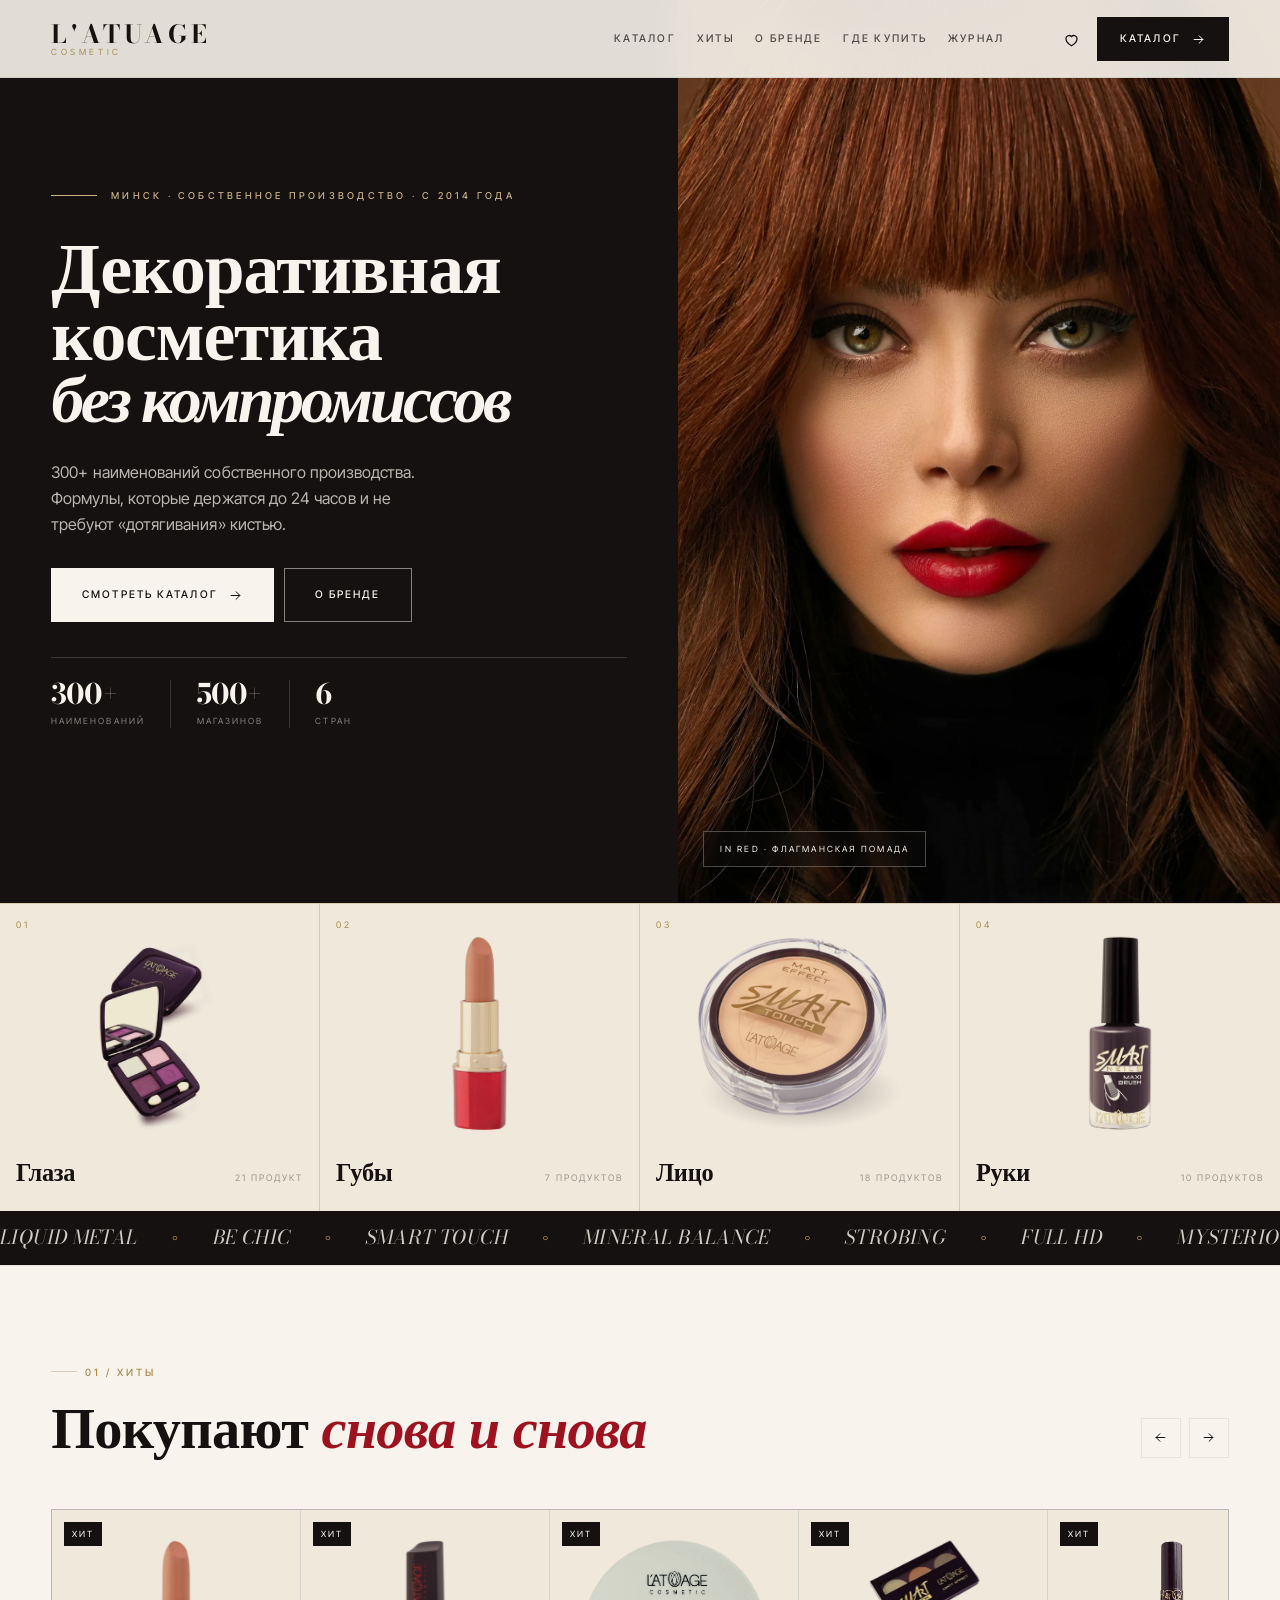
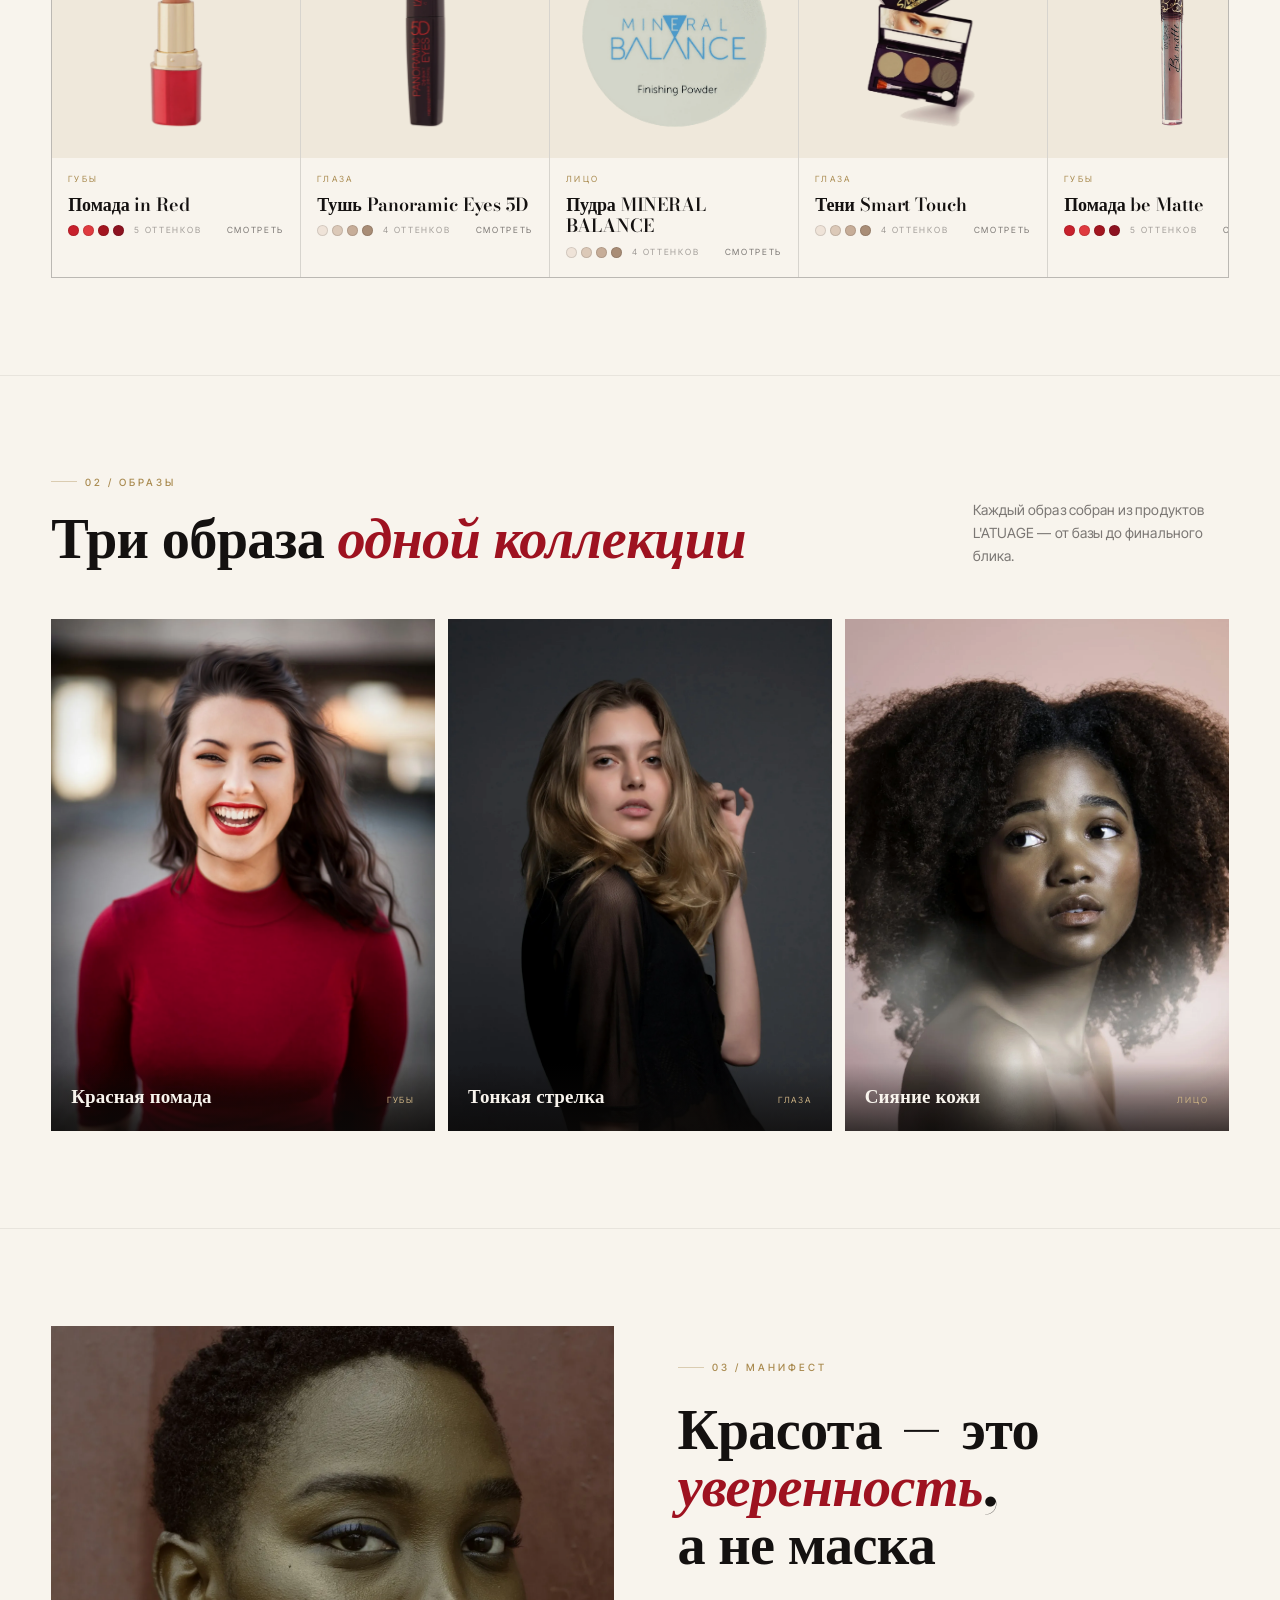
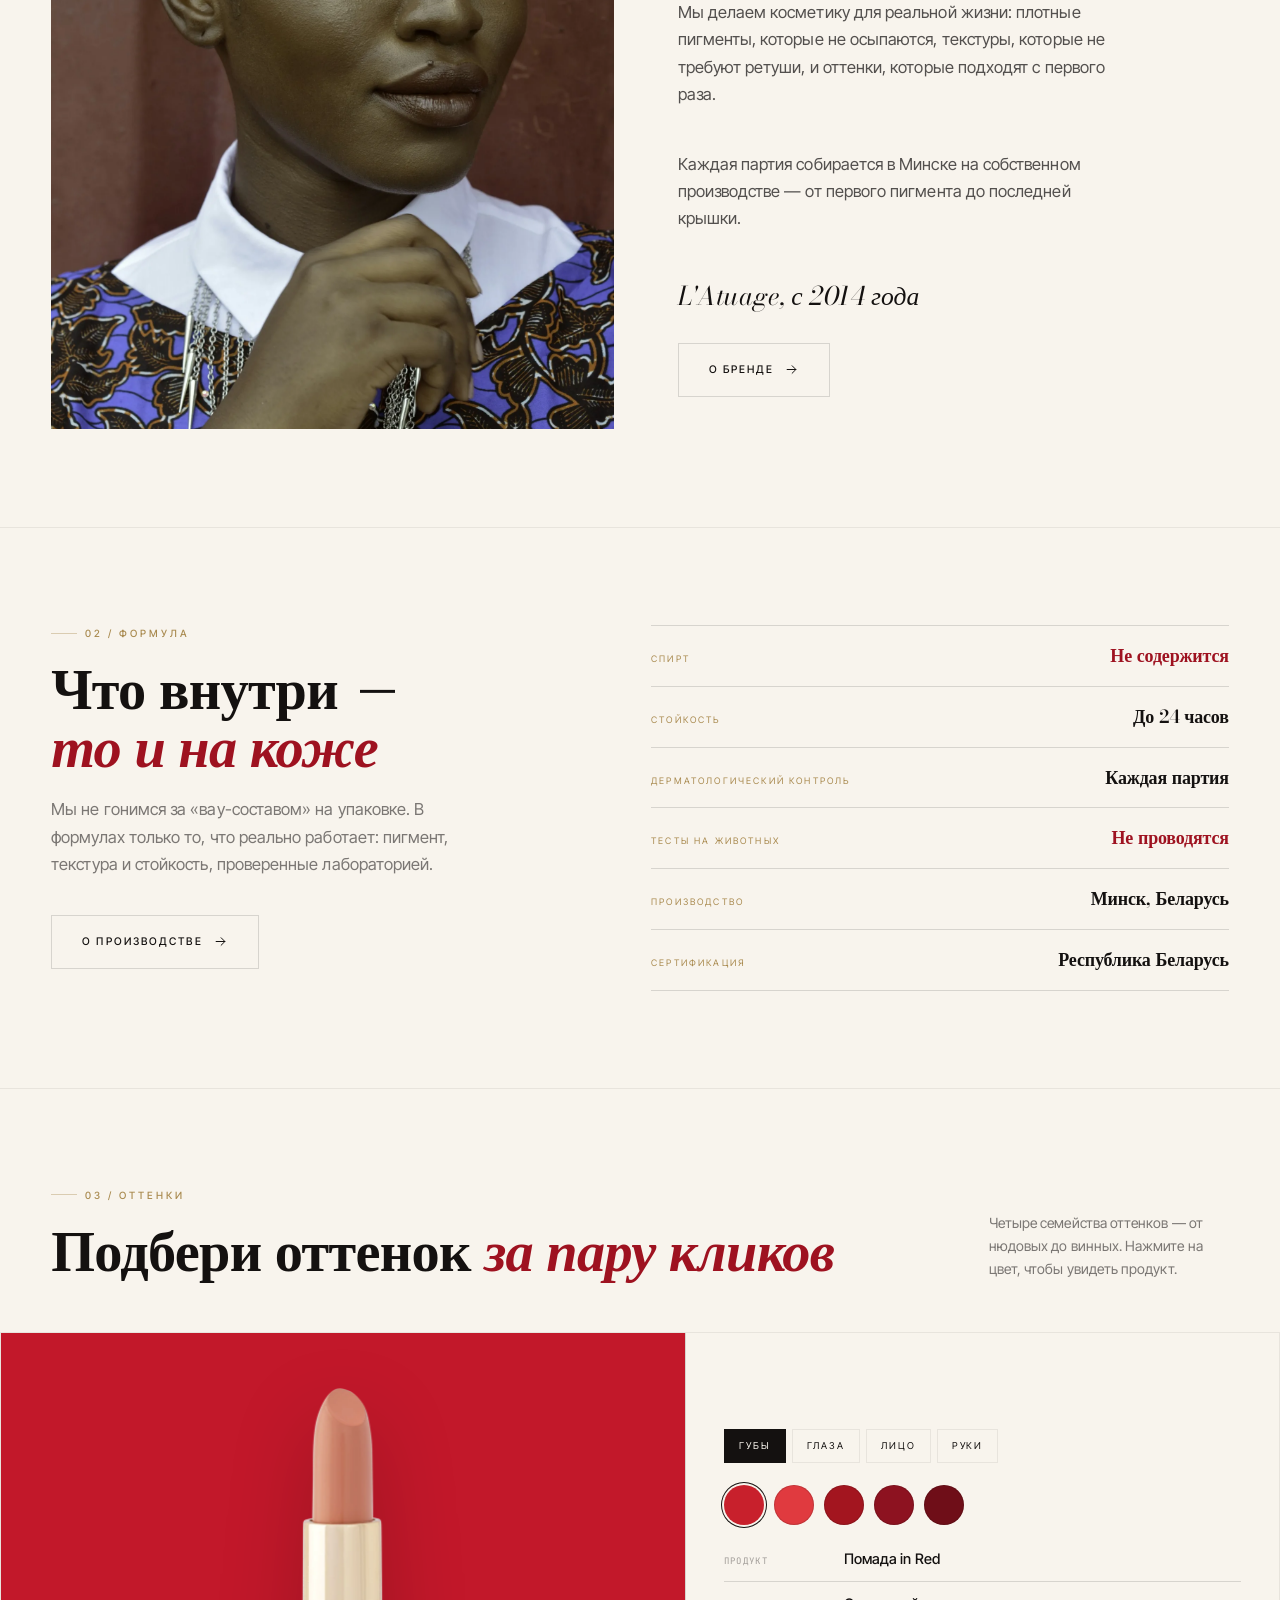
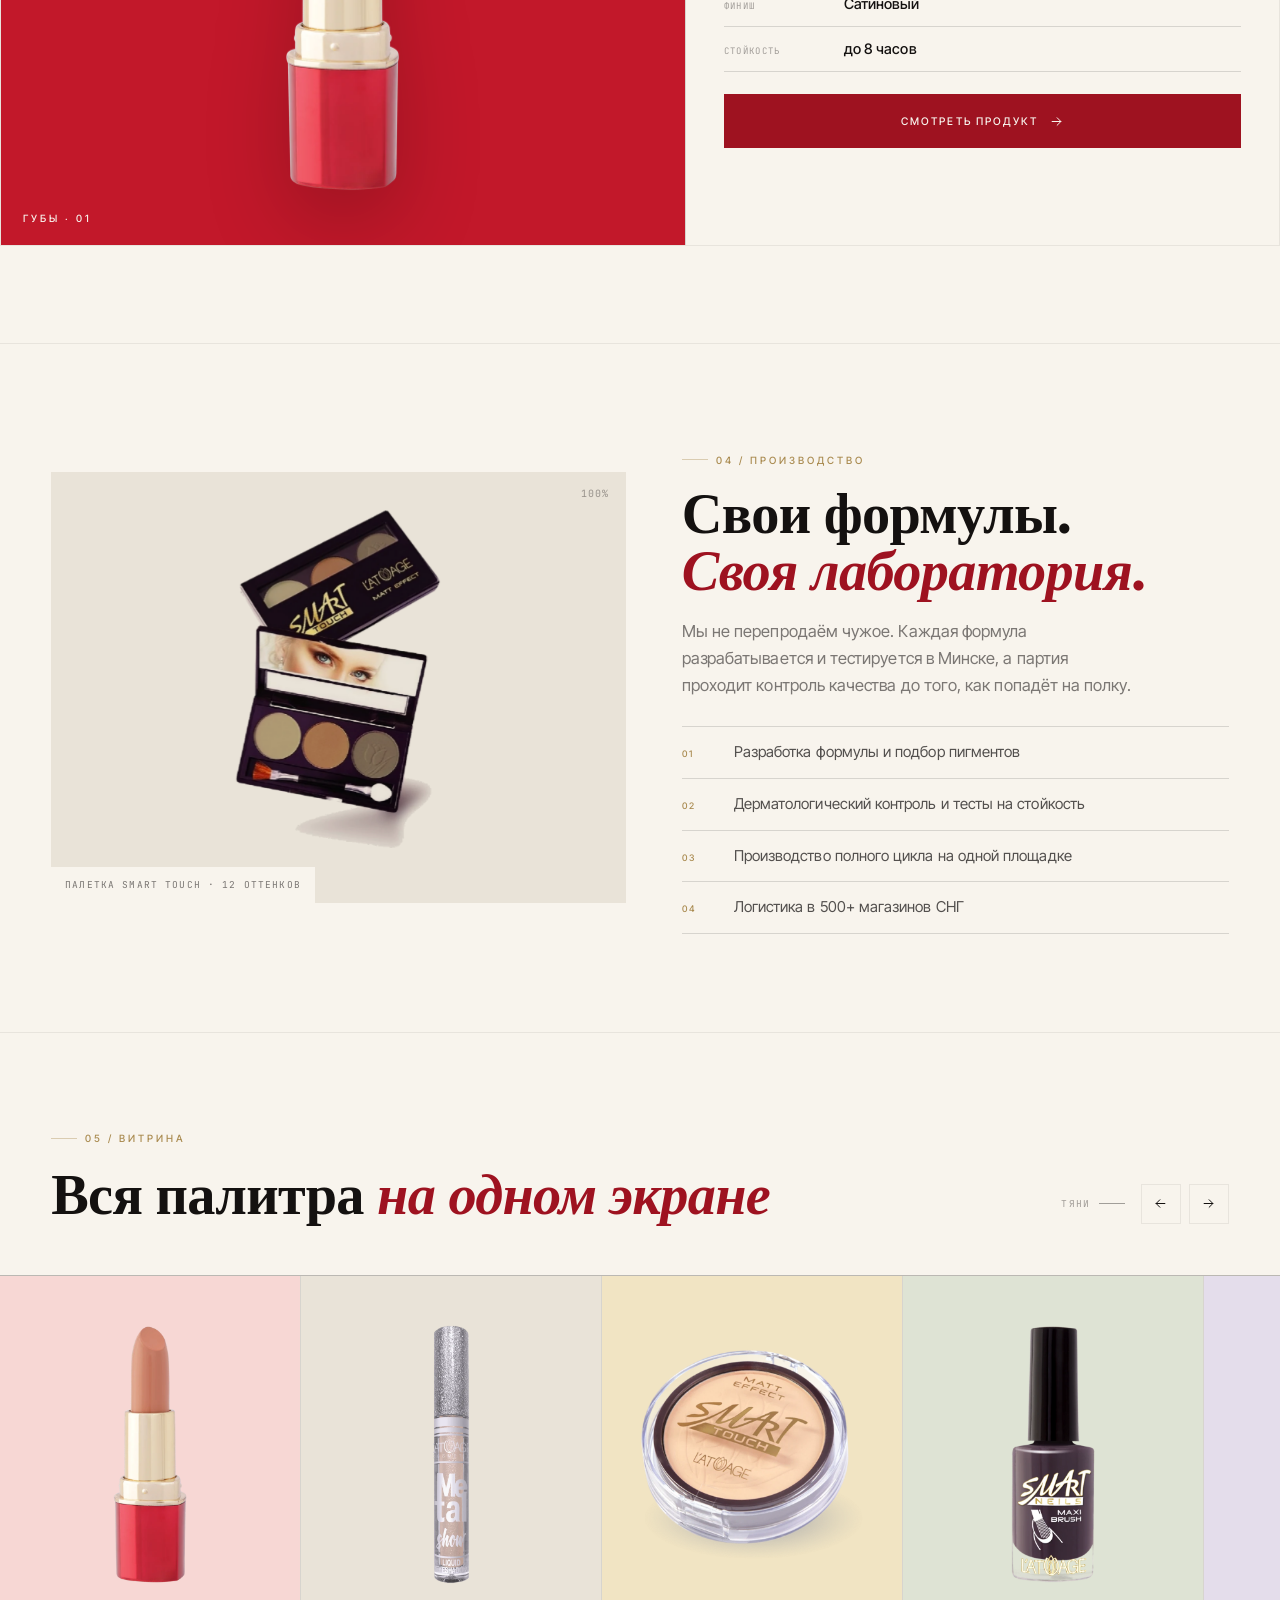
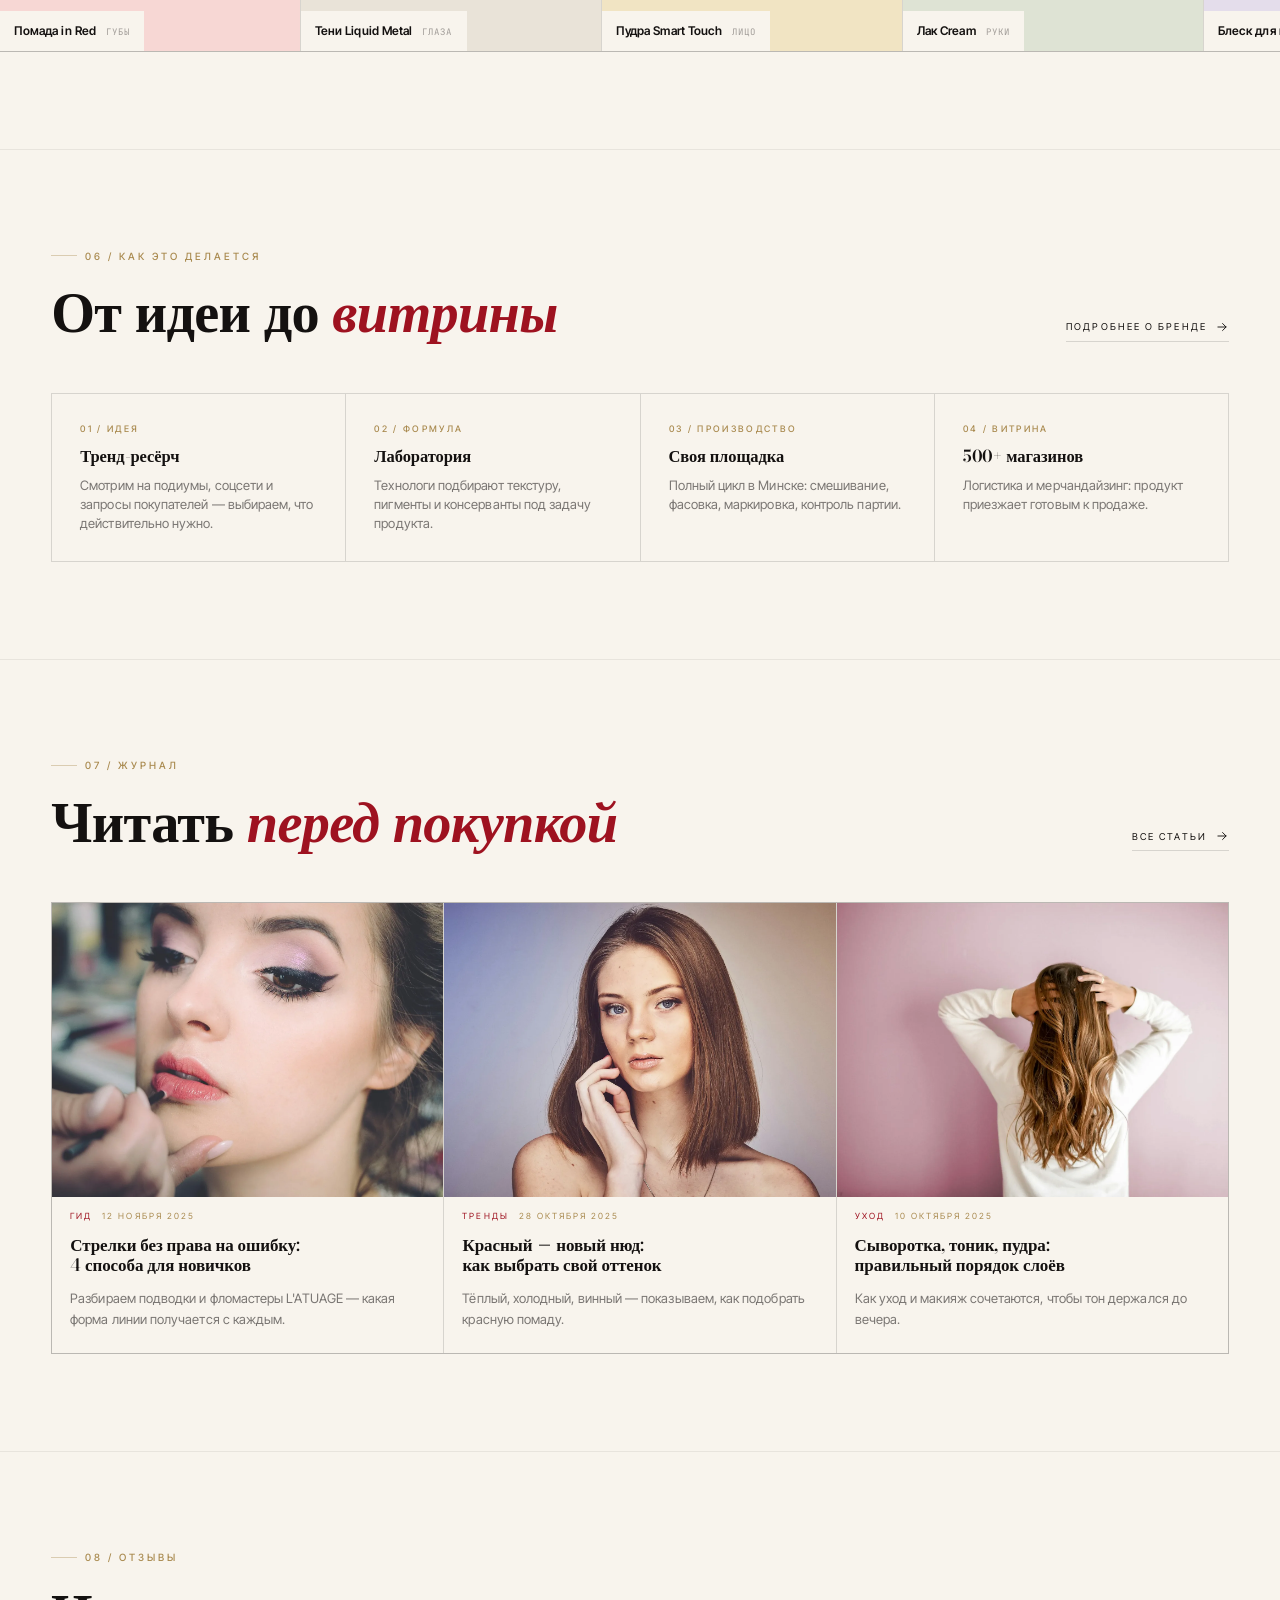
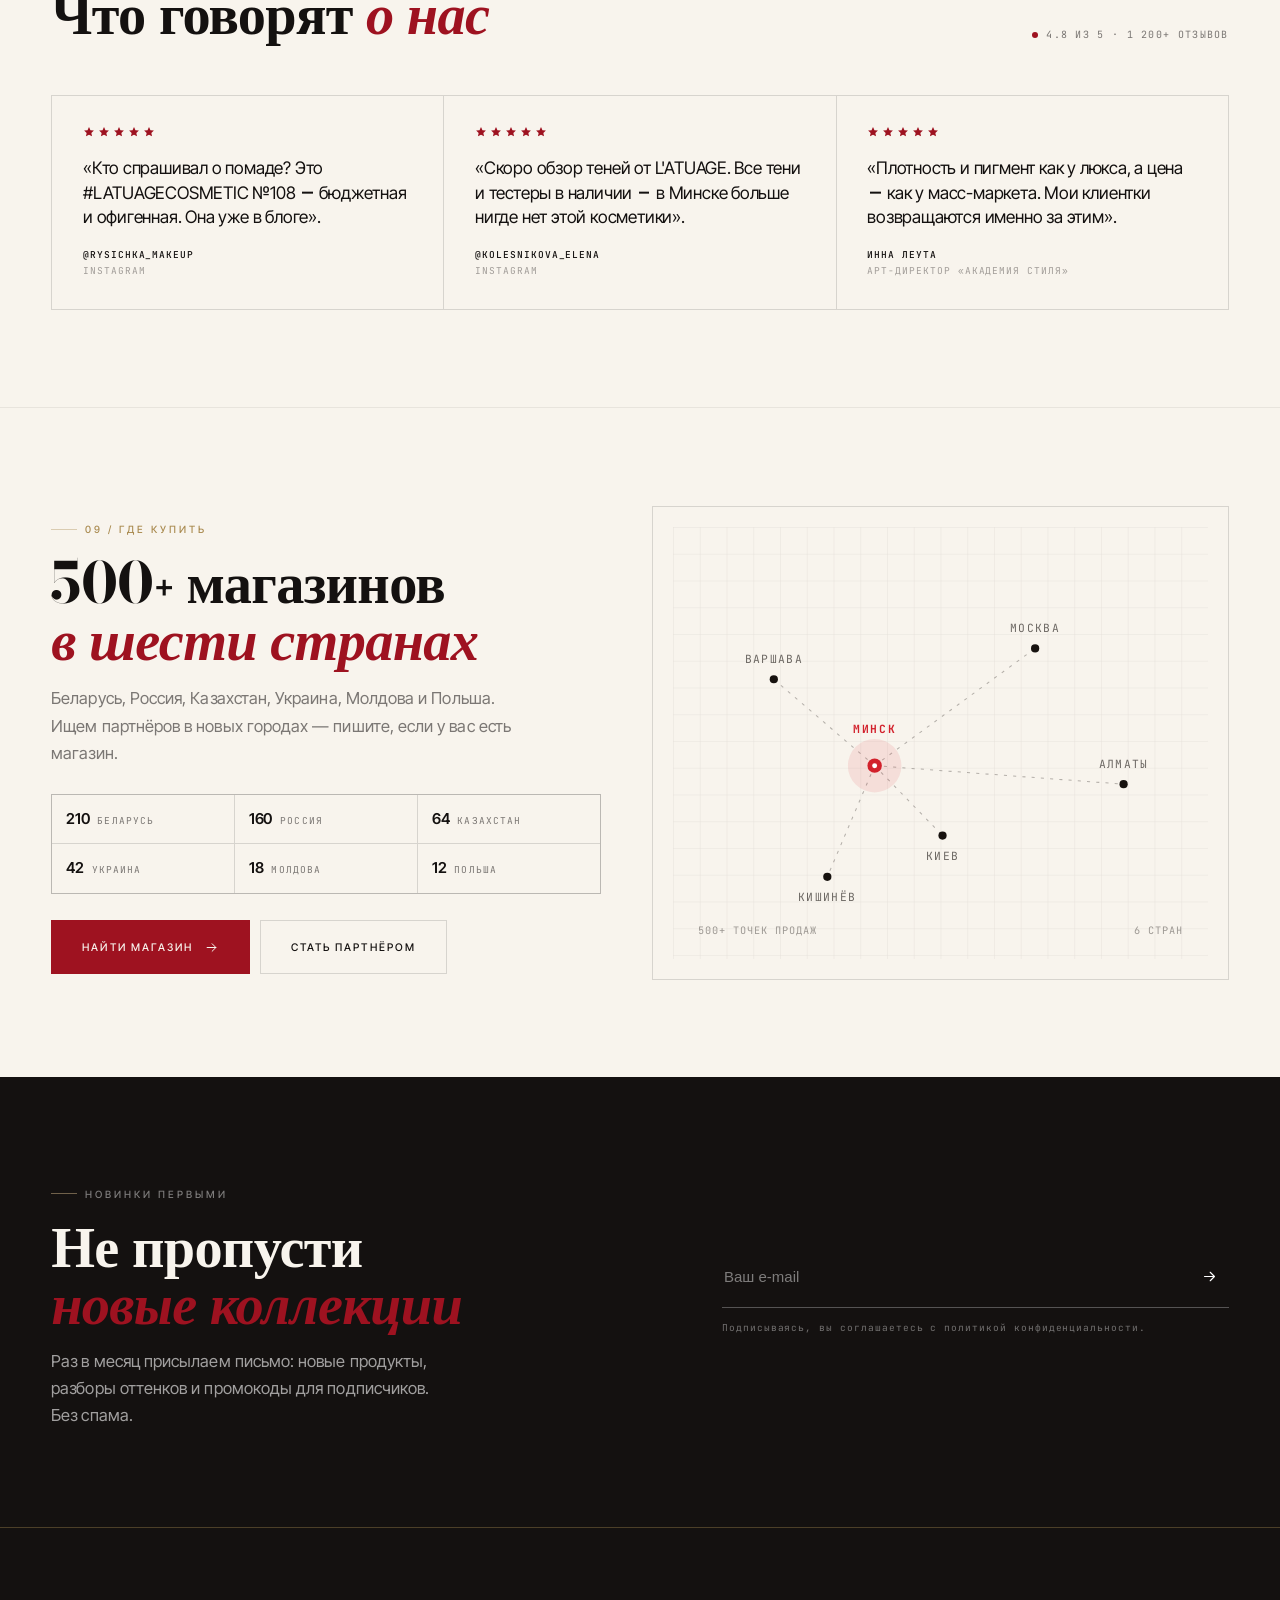
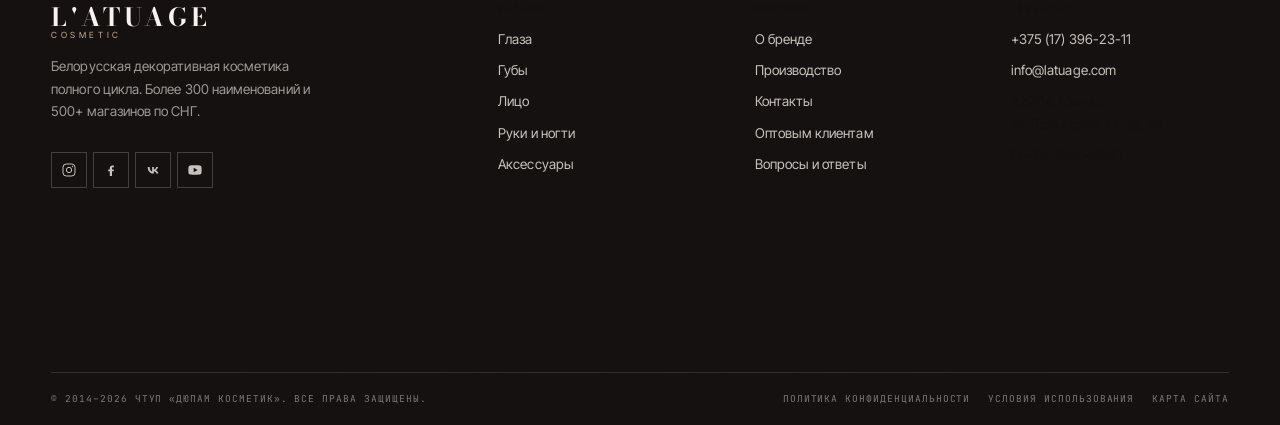
==== commit 3585c967: "Журнал и статьи: новые страницы, выравнивание сетки, типографика Bodoni - journal.html и article.htm" ====
--- a/index.html
+++ b/index.html
@@ -13,8 +13,8 @@
 <link rel="icon" href="data:image/svg+xml,%3Csvg xmlns='http://www.w3.org/2000/svg' viewBox='0 0 64 64'%3E%3Crect width='64' height='64' fill='%230b0b0c'/%3E%3Crect x='0' y='56' width='64' height='8' fill='%23e5112b'/%3E%3Ctext x='32' y='40' font-family='Helvetica,Arial' font-size='30' font-weight='600' fill='%23fff' text-anchor='middle'%3EL%3C/text%3E%3C/svg%3E">
 <link rel="preconnect" href="https://fonts.googleapis.com">
 <link rel="preconnect" href="https://fonts.gstatic.com" crossorigin>
-<link href="https://fonts.googleapis.com/css2?family=Inter+Tight:wght@300;400;500;600;700&family=JetBrains+Mono:wght@400;500&display=swap" rel="stylesheet">
-<link rel="stylesheet" href="assets/css/style.css?v=5">
+<link href="https://fonts.googleapis.com/css2?family=Bodoni+Moda:ital,opsz,wght@0,6..96,400..900;1,6..96,400..900&family=Inter+Tight:wght@300;400;500;600;700&family=JetBrains+Mono:wght@400;500&display=swap" rel="stylesheet">
+<link rel="stylesheet" href="assets/css/style.css?v=23">
 </head>
 <body>
 <div class="loader" aria-hidden="true">
@@ -36,7 +36,7 @@
       <a href="index.html#best">Хиты</a>
       <a href="about.html">О бренде</a>
       <a href="contacts.html">Где купить</a>
-      <a href="index.html#journal">Журнал</a>
+      <a href="journal.html">Журнал</a>
     </nav>
     <div class="header__actions">
       <a class="icon-btn" href="catalog.html" aria-label="Избранное" style="position:relative">
@@ -56,7 +56,7 @@
     <a href="index.html#best"><small>02</small>Хиты</a>
     <a href="about.html"><small>03</small>О бренде</a>
     <a href="contacts.html"><small>04</small>Где купить</a>
-    <a href="index.html#journal"><small>05</small>Журнал</a>
+    <a href="journal.html"><small>05</small>Журнал</a>
   </nav>
   <div class="menu__foot">
     <a href="tel:+375173962311">+375 (17) 396-23-11</a>
@@ -68,55 +68,55 @@
 <main id="top">
 
 <section class="hero">
-  <div class="container">
-    <div class="hero__grid">
-      <div class="hero__lead">
-        <span class="label">L'ATUAGE · Минск · с 2014 года</span>
-        <h1>
-          <span>Декоративная</span>
-          <span>косметика</span>
-          <span class="hero__accent">без компромиссов</span>
-        </h1>
-      </div>
-      <div class="hero__side">
-        <p>300+ наименований собственного производства. Формулы, которые держатся
-        до 24 часов и не требуют «дотягивания» кистью.</p>
-        <div class="hero__cta">
-          <a class="btn btn--red" href="catalog.html"><span>Смотреть каталог</span><svg viewBox="0 0 24 24" fill="none" stroke="currentColor" stroke-width="1.6" stroke-linecap="round" stroke-linejoin="round"><path d="M5 12h14M13 6l6 6-6 6"/></svg></a>
-          <a class="btn btn--ghost" href="about.html"><span>О бренде</span></a>
-        </div>
-        <ul class="hero__facts">
-          <li><b data-count="300" data-suffix="+">300+</b><span>наименований</span></li>
-          <li><b data-count="500" data-suffix="+">500+</b><span>магазинов</span></li>
-          <li><b data-count="6">6</b><span>стран</span></li>
-        </ul>
-      </div>
-    </div>
-  </div>
-
-  <div class="shelf">
-    <a class="shelf__item" href="catalog.html?cat=eyes" style="--tint:#e9e3d8">
-      <span class="shelf__idx">01</span>
-      <img src="assets/img/products/teni-mysterious.webp" alt="Тени для век" fetchpriority="high">
-      <span class="shelf__meta"><b>Глаза</b><i>21 продукт</i></span>
-    </a>
-    <a class="shelf__item" href="catalog.html?cat=lips" style="--tint:#f7d7d4">
-      <span class="shelf__idx">02</span>
-      <img src="assets/img/products/pomada-inred.webp" alt="Помада">
-      <span class="shelf__meta"><b>Губы</b><i>7 продуктов</i></span>
-    </a>
-    <a class="shelf__item" href="catalog.html?cat=face" style="--tint:#f1e4c3">
-      <span class="shelf__idx">03</span>
-      <img src="assets/img/products/pudra-smart.webp" alt="Пудра">
-      <span class="shelf__meta"><b>Лицо</b><i>18 продуктов</i></span>
-    </a>
-    <a class="shelf__item" href="catalog.html?cat=hands" style="--tint:#dee3d4">
-      <span class="shelf__idx">04</span>
-      <img src="assets/img/products/lak-cream.webp" alt="Лак для ногтей">
-      <span class="shelf__meta"><b>Руки</b><i>10 продуктов</i></span>
-    </a>
-  </div>
-</section>
+  <div class="hero__inner">
+    <div class="hero__text">
+      <span class="hero__kicker">Минск · собственное производство · с 2014 года</span>
+      <h1>
+        <span>Декоративная</span>
+        <span>косметика</span>
+        <span class="hero__accent">без компромиссов</span>
+      </h1>
+      <p class="hero__lead">300+ наименований собственного производства. Формулы,
+      которые держатся до 24 часов и не требуют «дотягивания» кистью.</p>
+      <div class="hero__cta">
+        <a class="btn btn--light" href="catalog.html"><span>Смотреть каталог</span><svg viewBox="0 0 24 24" fill="none" stroke="currentColor" stroke-width="1.6" stroke-linecap="round" stroke-linejoin="round"><path d="M5 12h14M13 6l6 6-6 6"/></svg></a>
+        <a class="btn btn--outline-light" href="about.html"><span>О бренде</span></a>
+      </div>
+      <ul class="hero__facts">
+        <li><b data-count="300" data-suffix="+">300+</b><span>наименований</span></li>
+        <li><b data-count="500" data-suffix="+">500+</b><span>магазинов</span></li>
+        <li><b data-count="6">6</b><span>стран</span></li>
+      </ul>
+    </div>
+    <div class="hero__media">
+      <img src="assets/img/photos/hero-portrait.webp" alt="Модель с макияжем L'ATUAGE" fetchpriority="high">
+      <span class="hero__tag">In Red · флагманская помада</span>
+    </div>
+  </div>
+</section>
+
+<div class="shelf">
+  <a class="shelf__item" href="catalog.html?cat=eyes" style="--tint:#e7dfd0">
+    <span class="shelf__idx">01</span>
+    <img src="assets/img/products/teni-mysterious.webp" alt="Тени для век" fetchpriority="high">
+    <span class="shelf__meta"><b>Глаза</b><i>21 продукт</i></span>
+  </a>
+  <a class="shelf__item" href="catalog.html?cat=lips" style="--tint:#f0dbd7">
+    <span class="shelf__idx">02</span>
+    <img src="assets/img/products/pomada-inred.webp" alt="Помада">
+    <span class="shelf__meta"><b>Губы</b><i>7 продуктов</i></span>
+  </a>
+  <a class="shelf__item" href="catalog.html?cat=face" style="--tint:#efe6cf">
+    <span class="shelf__idx">03</span>
+    <img src="assets/img/products/pudra-smart.webp" alt="Пудра">
+    <span class="shelf__meta"><b>Лицо</b><i>18 продуктов</i></span>
+  </a>
+  <a class="shelf__item" href="catalog.html?cat=hands" style="--tint:#e2e6db">
+    <span class="shelf__idx">04</span>
+    <img src="assets/img/products/lak-cream.webp" alt="Лак для ногтей">
+    <span class="shelf__meta"><b>Руки</b><i>10 продуктов</i></span>
+  </a>
+</div>
 
 <div class="ticker">
   <div class="marquee" style="--dur:46s">
@@ -145,12 +145,64 @@
   </div>
 </section>
 
+
+<section class="section" id="looks">
+  <div class="container">
+    <div class="section-head">
+      <div>
+        <span class="label">02 / Образы</span>
+        <h2>Три образа <em>одной коллекции</em></h2>
+      </div>
+      <p class="u-dim" style="max-width:32ch;font-size:14px;margin:0">
+        Каждый образ собран из продуктов L'ATUAGE — от базы до финального блика.
+      </p>
+    </div>
+  </div>
+  <div class="container">
+    <div class="looks">
+      <a class="look reveal" href="catalog.html?cat=lips">
+        <img src="assets/img/photos/smile-red.webp" alt="Образ с красной помадой" loading="lazy">
+        <span class="look__cap"><b>Красная помада</b><span>Губы</span></span>
+      </a>
+      <a class="look reveal" href="catalog.html?cat=eyes" style="--d:1">
+        <img src="assets/img/photos/look-sheer.webp" alt="Образ со стрелками" loading="lazy">
+        <span class="look__cap"><b>Тонкая стрелка</b><span>Глаза</span></span>
+      </a>
+      <a class="look reveal" href="catalog.html?cat=face" style="--d:2">
+        <img src="assets/img/photos/afro-glow.webp" alt="Образ со светящейся кожей" loading="lazy">
+        <span class="look__cap"><b>Сияние кожи</b><span>Лицо</span></span>
+      </a>
+    </div>
+  </div>
+</section>
+
+<section class="section" id="manifest">
+  <div class="container">
+    <div class="ed">
+      <div class="ed__media">
+        <img src="assets/img/photos/dark-portrait.webp" alt="Бьюти-съёмка L'ATUAGE" loading="lazy">
+      </div>
+      <div class="ed__body">
+        <span class="label">03 / Манифест</span>
+        <h2>Красота <span class="dash"></span> это<br><em>уверенность</em>,<br>а не маска</h2>
+        <p>Мы делаем косметику для реальной жизни: плотные пигменты, которые
+        не осыпаются, текстуры, которые не требуют ретуши, и оттенки, которые
+        подходят с первого раза.</p>
+        <p>Каждая партия собирается в Минске на собственном производстве —
+        от первого пигмента до последней крышки.</p>
+        <span class="ed__sign">L'Atuage, с 2014 года</span>
+        <a class="btn btn--ghost" href="about.html"><span>О бренде</span><svg viewBox="0 0 24 24" fill="none" stroke="currentColor" stroke-width="1.6" stroke-linecap="round" stroke-linejoin="round"><path d="M5 12h14M13 6l6 6-6 6"/></svg></a>
+      </div>
+    </div>
+  </div>
+</section>
+
 <section class="section" id="formula">
   <div class="container">
     <div class="formula">
       <div class="formula__lead">
         <span class="label">02 / Формула</span>
-        <h2>Что внутри —<br><em>то и на коже</em></h2>
+        <h2>Что внутри <span class="dash"></span><br><em>то и на коже</em></h2>
         <p>Мы не гонимся за «вау-составом» на упаковке. В формулах только то,
         что реально работает: пигмент, текстура и стойкость, проверенные лабораторией.</p>
         <a class="btn btn--ghost" href="about.html#production"><span>О производстве</span><svg viewBox="0 0 24 24" fill="none" stroke="currentColor" stroke-width="1.6" stroke-linecap="round" stroke-linejoin="round"><path d="M5 12h14M13 6l6 6-6 6"/></svg></a>
@@ -172,7 +224,7 @@
     <div class="section-head">
       <div>
         <span class="label">03 / Оттенки</span>
-        <h2>Подбери свой <em>за пару кликов</em></h2>
+        <h2>Подбери оттенок <em>за пару кликов</em></h2>
       </div>
       <p class="u-dim" style="max-width:30ch;font-size:14px;margin:0">Четыре семейства оттенков — от нюдовых до винных. Нажмите на цвет, чтобы увидеть продукт.</p>
     </div>
@@ -271,23 +323,23 @@
         <span class="label">07 / Журнал</span>
         <h2>Читать <em>перед покупкой</em></h2>
       </div>
-      <a class="link-arrow" href="#">Все статьи <svg viewBox="0 0 24 24" fill="none" stroke="currentColor" stroke-width="1.6" stroke-linecap="round" stroke-linejoin="round"><path d="M5 12h14M13 6l6 6-6 6"/></svg></a>
+      <a class="link-arrow" href="journal.html">Все статьи <svg viewBox="0 0 24 24" fill="none" stroke="currentColor" stroke-width="1.6" stroke-linecap="round" stroke-linejoin="round"><path d="M5 12h14M13 6l6 6-6 6"/></svg></a>
     </div>
     <div class="journal__grid">
-      <a class="post reveal" href="#">
-        <div class="post__media" style="--tint:#e9e3d8"><img src="assets/img/products/podvodka.webp" alt="Подводка L'ATUAGE" loading="lazy"></div>
+      <a class="post reveal" href="article.html?id=strelki">
+        <div class="post__media"><img src="assets/img/photos/makeup-apply.webp" alt="Макияж L'ATUAGE" loading="lazy"></div>
         <div class="post__meta"><em>Гид</em><span>12 ноября 2025</span></div>
         <h3>Стрелки без права на ошибку: 4 способа для новичков</h3>
         <p>Разбираем подводки и фломастеры L'ATUAGE — какая форма линии получается с каждым.</p>
       </a>
-      <a class="post reveal" href="#" style="--d:1">
-        <div class="post__media" style="--tint:#f7d7d4"><img src="assets/img/products/pomada-bematte.webp" alt="Помада be Matte" loading="lazy"></div>
+      <a class="post reveal" href="article.html?id=krasnyj" style="--d:1">
+        <div class="post__media"><img src="assets/img/photos/look-lavender.webp" alt="Образ с помадой" loading="lazy"></div>
         <div class="post__meta"><em>Тренды</em><span>28 октября 2025</span></div>
-        <h3>Красный — новый нюд: как выбрать свой оттенок</h3>
+        <h3>Красный <span class="dash"></span> новый нюд: как выбрать свой оттенок</h3>
         <p>Тёплый, холодный, винный — показываем, как подобрать красную помаду.</p>
       </a>
-      <a class="post reveal" href="#" style="--d:2">
-        <div class="post__media" style="--tint:#dee3d4"><img src="assets/img/products/syvorotka.webp" alt="Сыворотка L'ATUAGE" loading="lazy"></div>
+      <a class="post reveal" href="article.html?id=sloi" style="--d:2">
+        <div class="post__media"><img src="assets/img/photos/pink-back.webp" alt="Бьюти-съёмка" loading="lazy"></div>
         <div class="post__meta"><em>Уход</em><span>10 октября 2025</span></div>
         <h3>Сыворотка, тоник, пудра: правильный порядок слоёв</h3>
         <p>Как уход и макияж сочетаются, чтобы тон держался до вечера.</p>
@@ -308,17 +360,17 @@
     <div class="quotes__grid">
       <figure class="quote reveal">
         <div class="quote__stars"><svg viewBox="0 0 24 24"><path d="m12 2 2.9 6.3 6.9.8-5.1 4.7 1.4 6.8L12 17.3 5.9 20.6l1.4-6.8L2.2 9.1l6.9-.8L12 2Z"/></svg><svg viewBox="0 0 24 24"><path d="m12 2 2.9 6.3 6.9.8-5.1 4.7 1.4 6.8L12 17.3 5.9 20.6l1.4-6.8L2.2 9.1l6.9-.8L12 2Z"/></svg><svg viewBox="0 0 24 24"><path d="m12 2 2.9 6.3 6.9.8-5.1 4.7 1.4 6.8L12 17.3 5.9 20.6l1.4-6.8L2.2 9.1l6.9-.8L12 2Z"/></svg><svg viewBox="0 0 24 24"><path d="m12 2 2.9 6.3 6.9.8-5.1 4.7 1.4 6.8L12 17.3 5.9 20.6l1.4-6.8L2.2 9.1l6.9-.8L12 2Z"/></svg><svg viewBox="0 0 24 24"><path d="m12 2 2.9 6.3 6.9.8-5.1 4.7 1.4 6.8L12 17.3 5.9 20.6l1.4-6.8L2.2 9.1l6.9-.8L12 2Z"/></svg></div>
-        <blockquote>«Кто спрашивал о помаде? Это #LATUAGECOSMETIC №108 — бюджетная и офигенная. Она уже в блоге».</blockquote>
+        <blockquote>«Кто спрашивал о помаде? Это #LATUAGECOSMETIC №108 <span class="dash"></span> бюджетная и офигенная. Она уже в блоге».</blockquote>
         <figcaption><div><b>@rysichka_makeup</b>Instagram</div></figcaption>
       </figure>
       <figure class="quote reveal" style="--d:1">
         <div class="quote__stars"><svg viewBox="0 0 24 24"><path d="m12 2 2.9 6.3 6.9.8-5.1 4.7 1.4 6.8L12 17.3 5.9 20.6l1.4-6.8L2.2 9.1l6.9-.8L12 2Z"/></svg><svg viewBox="0 0 24 24"><path d="m12 2 2.9 6.3 6.9.8-5.1 4.7 1.4 6.8L12 17.3 5.9 20.6l1.4-6.8L2.2 9.1l6.9-.8L12 2Z"/></svg><svg viewBox="0 0 24 24"><path d="m12 2 2.9 6.3 6.9.8-5.1 4.7 1.4 6.8L12 17.3 5.9 20.6l1.4-6.8L2.2 9.1l6.9-.8L12 2Z"/></svg><svg viewBox="0 0 24 24"><path d="m12 2 2.9 6.3 6.9.8-5.1 4.7 1.4 6.8L12 17.3 5.9 20.6l1.4-6.8L2.2 9.1l6.9-.8L12 2Z"/></svg><svg viewBox="0 0 24 24"><path d="m12 2 2.9 6.3 6.9.8-5.1 4.7 1.4 6.8L12 17.3 5.9 20.6l1.4-6.8L2.2 9.1l6.9-.8L12 2Z"/></svg></div>
-        <blockquote>«Скоро обзор теней от L'ATUAGE. Все тени и тестеры в наличии — в Минске больше нигде нет этой косметики».</blockquote>
+        <blockquote>«Скоро обзор теней от L'ATUAGE. Все тени и тестеры в наличии <span class="dash"></span> в Минске больше нигде нет этой косметики».</blockquote>
         <figcaption><div><b>@kolesnikova_elena</b>Instagram</div></figcaption>
       </figure>
       <figure class="quote reveal" style="--d:2">
         <div class="quote__stars"><svg viewBox="0 0 24 24"><path d="m12 2 2.9 6.3 6.9.8-5.1 4.7 1.4 6.8L12 17.3 5.9 20.6l1.4-6.8L2.2 9.1l6.9-.8L12 2Z"/></svg><svg viewBox="0 0 24 24"><path d="m12 2 2.9 6.3 6.9.8-5.1 4.7 1.4 6.8L12 17.3 5.9 20.6l1.4-6.8L2.2 9.1l6.9-.8L12 2Z"/></svg><svg viewBox="0 0 24 24"><path d="m12 2 2.9 6.3 6.9.8-5.1 4.7 1.4 6.8L12 17.3 5.9 20.6l1.4-6.8L2.2 9.1l6.9-.8L12 2Z"/></svg><svg viewBox="0 0 24 24"><path d="m12 2 2.9 6.3 6.9.8-5.1 4.7 1.4 6.8L12 17.3 5.9 20.6l1.4-6.8L2.2 9.1l6.9-.8L12 2Z"/></svg><svg viewBox="0 0 24 24"><path d="m12 2 2.9 6.3 6.9.8-5.1 4.7 1.4 6.8L12 17.3 5.9 20.6l1.4-6.8L2.2 9.1l6.9-.8L12 2Z"/></svg></div>
-        <blockquote>«Плотность и пигмент как у люкса, а цена — как у масс-маркета. Мои клиентки возвращаются именно за этим».</blockquote>
+        <blockquote>«Плотность и пигмент как у люкса, а цена <span class="dash"></span> как у масс-маркета. Мои клиентки возвращаются именно за этим».</blockquote>
         <figcaption><div><b>Инна Леута</b>Арт-директор «Академия Стиля»</div></figcaption>
       </figure>
     </div>
@@ -330,7 +382,7 @@
     <div class="stores__inner">
       <div>
         <span class="label">09 / Где купить</span>
-        <h2 style="margin-top:16px">500+ магазинов<br><em>в шести странах</em></h2>
+        <h2 style="margin-top:16px">500<span class="plus">+</span> магазинов<br><em>в шести странах</em></h2>
         <p>Беларусь, Россия, Казахстан, Украина, Молдова и Польша.
         Ищем партнёров в новых городах — пишите, если у вас есть магазин.</p>
         <div class="stores__legend">
@@ -464,7 +516,7 @@
   </div>
 </footer>
 <button class="to-top" aria-label="Наверх"><svg viewBox="0 0 24 24" fill="none" stroke="currentColor" stroke-width="1.6"><path d="M12 19V5M6 11l6-6 6 6"/></svg></button>
-<script src="assets/js/data.js?v=4"></script>
-<script src="assets/js/app.js?v=4"></script>
+<script src="assets/js/data.js?v=7"></script>
+<script src="assets/js/app.js?v=6"></script>
 </body>
 </html>
--- a/assets/css/style.css
+++ b/assets/css/style.css
@@ -1221,6 +1221,10 @@
 
 /* ---------------- адаптив ---------------- */
 @media (max-width: 1180px) {
+  .hero__inner { grid-template-columns: 1fr; max-height: none; }
+  .hero__text { padding-left: var(--pad); padding-right: var(--pad); order: 2; }
+  .hero__media { order: 1; height: clamp(420px, 62vh, 640px); }
+  .hero h1 { font-size: clamp(40px, 8.4vw, 74px); }
   .nav { gap: 14px; }
   .nav a { font-size: 12.5px; }
   .header .btn span { display: none; }
@@ -1291,6 +1295,19 @@
   .mosaic { grid-template-columns: 1fr 1fr; }
 }
 
+@media (max-width: 720px) {
+  .hero__cta { flex-direction: column; align-items: stretch; }
+  .hero__cta .btn { width: 100%; justify-content: center; }
+  .pcard__body { padding: 12px 12px 14px; gap: 6px; }
+  .pcard__name { font-size: 13.5px; }
+  .pcard__row { flex-direction: column; align-items: flex-start; gap: 6px; }
+  .pcard__go { display: none; }
+  .pcard__shades span { font-size: 8.5px; }
+  .section-head { flex-direction: column; align-items: flex-start; gap: 16px; }
+  .texture { width: 74vw; }
+  .plate { aspect-ratio: 1 / 1; }
+}
+
 @media (max-width: 420px) {
   .cgrid { grid-template-columns: 1fr 1fr; }
   .shelf__meta i { display: none; }
@@ -1360,3 +1377,631 @@
 .pdp__note svg { width: 16px; height: 16px; flex: none; color: var(--red); }
 .pdp__block h4 { font-family: var(--mono); font-size: 9.5px; font-weight: 500; letter-spacing: .14em; text-transform: uppercase; color: var(--ink-40); }
 .pdp__specs dd { margin: 0; }
+
+/* =========================================================
+   LUXE 3.0 — слоновая кость, золото, дидон, фотография
+   ========================================================= */
+
+:root {
+  --ink: #141110;
+  --ink-70: rgba(20, 17, 16, .72);
+  --ink-55: rgba(20, 17, 16, .55);
+  --ink-40: rgba(20, 17, 16, .38);
+  --line: rgba(20, 17, 16, .14);
+  --line-soft: rgba(20, 17, 16, .07);
+  --paper: #f8f4ed;
+  --bone: #efe8db;
+  --sand: #e7dfd0;
+  --gold: #a98a4f;
+  --gold-2: #cbb183;
+  --gold-line: rgba(169, 138, 79, .38);
+  --red: #9e1220;
+  --red-soft: #f0d8d4;
+  --serif: "Bodoni Moda", "Didot", "Times New Roman", Georgia, serif;
+  --pad: clamp(18px, 4vw, 64px);
+  --max: 1480px;
+  --hdr: 78px;
+}
+
+body {
+  background: var(--paper);
+  font-family: var(--font);
+  font-size: 16.5px;
+  line-height: 1.66;
+  letter-spacing: .004em;
+  color: var(--ink);
+}
+
+::selection { background: var(--gold); color: #fff; }
+
+/* ---------- типографика ---------- */
+h1, h2, h3, .hero h1, .statement, .quote-big, .footer__title {
+  font-family: var(--serif);
+  font-weight: 700;
+  letter-spacing: -.012em;
+  line-height: .99;
+  text-wrap: balance;
+}
+
+h1 { font-size: clamp(46px, 7vw, 116px); }
+h2 { font-size: clamp(32px, 4.4vw, 70px); line-height: 1.02; }
+h3 { font-size: clamp(19px, 1.6vw, 25px); font-weight: 600; line-height: 1.18; letter-spacing: -.005em; }
+h4 { font-family: var(--font); }
+
+h1 em, h2 em, h3 em, .statement em, .quote-big em {
+  font-style: italic;
+  color: var(--red);
+}
+
+.label {
+  font-family: var(--font);
+  font-size: 10px;
+  font-weight: 500;
+  letter-spacing: .3em;
+  text-transform: uppercase;
+  color: var(--gold);
+}
+
+.label::before {
+  content: "";
+  width: 26px;
+  height: 1px;
+  background: var(--gold-line);
+}
+
+.eyebrow { color: var(--ink-40); }
+.u-dim { color: var(--ink-55); }
+
+/* ---------- секции ---------- */
+.section {
+  padding-block: clamp(64px, 7.6vw, 132px);
+  border-top: 1px solid var(--line-soft);
+}
+
+.section-head { margin-bottom: clamp(34px, 4vw, 68px); }
+.section-head > div:first-child { gap: 20px; }
+
+/* ---------- кнопки ---------- */
+.btn {
+  height: 54px;
+  padding: 0 30px;
+  border: 1px solid var(--ink);
+  background: var(--ink);
+  color: var(--paper);
+  font-family: var(--font);
+  font-size: 10.5px;
+  font-weight: 500;
+  letter-spacing: .2em;
+  transition: background .45s var(--ease), color .45s var(--ease), border-color .45s var(--ease);
+}
+
+.btn:hover { background: var(--gold); border-color: var(--gold); color: #fff; }
+.btn--red { background: var(--red); border-color: var(--red); }
+.btn--red:hover { background: var(--ink); border-color: var(--ink); }
+.btn--ghost { background: transparent; color: var(--ink); border-color: var(--line); }
+.btn--ghost:hover { background: var(--ink); color: var(--paper); border-color: var(--ink); }
+.btn--light { background: var(--paper); color: var(--ink); border-color: var(--paper); }
+.btn--light:hover { background: var(--gold); border-color: var(--gold); color: #fff; }
+.btn--outline-light { background: transparent; color: var(--paper); border-color: rgba(248, 244, 237, .5); }
+.btn--outline-light:hover { background: var(--paper); color: var(--ink); border-color: var(--paper); }
+
+/* ---------- шапка ---------- */
+.header {
+  height: var(--hdr);
+  background: rgba(248, 244, 237, .9);
+  backdrop-filter: blur(16px) saturate(1.2);
+  border-bottom: 1px solid var(--line-soft);
+}
+
+.header__inner { height: var(--hdr); }
+
+.logo__word {
+  font-family: var(--serif);
+  font-weight: 700;
+  font-size: 25px;
+  letter-spacing: .16em;
+  text-transform: uppercase;
+}
+
+.logo__sub {
+  font-family: var(--font);
+  font-size: 8.5px;
+  letter-spacing: .42em;
+  color: var(--gold);
+}
+
+.nav a {
+  font-family: var(--font);
+  font-size: 10.5px;
+  font-weight: 500;
+  letter-spacing: .22em;
+  text-transform: uppercase;
+  color: var(--ink-70);
+  position: relative;
+}
+
+.nav a::after {
+  content: "";
+  position: absolute;
+  left: 0;
+  right: 0;
+  bottom: -6px;
+  height: 1px;
+  background: var(--gold);
+  transform: scaleX(0);
+  transform-origin: left;
+  transition: transform .45s var(--ease);
+}
+
+.nav a:hover::after, .nav a.is-active::after { transform: scaleX(1); }
+.nav a.is-active { color: var(--ink); }
+
+.header .btn { height: 44px; padding: 0 22px; }
+
+/* ---------- герой: тёмная панель + съёмка ---------- */
+.hero {
+  position: relative;
+  padding: 0;
+  background: var(--ink);
+  color: var(--paper);
+  overflow: hidden;
+}
+
+.hero__inner {
+  display: grid;
+  grid-template-columns: 1.02fr .98fr;
+  min-height: calc(100vh - var(--hdr));
+  max-height: 940px;
+}
+
+.hero__text {
+  display: flex;
+  flex-direction: column;
+  justify-content: center;
+  gap: clamp(20px, 2.4vw, 34px);
+  padding: clamp(40px, 5vw, 84px) clamp(24px, 4vw, 72px) clamp(36px, 4vw, 64px) var(--pad);
+  padding-left: max(var(--pad), calc((100% - var(--max)) / 2));
+}
+
+.hero__kicker {
+  display: inline-flex;
+  align-items: center;
+  gap: 14px;
+  font-family: var(--font);
+  font-size: 9.5px;
+  font-weight: 500;
+  letter-spacing: .34em;
+  text-transform: uppercase;
+  color: var(--gold-2);
+}
+
+.hero__kicker::before { content: ""; width: 46px; height: 1px; background: var(--gold-2); }
+
+.hero h1 {
+  margin: 0;
+  font-size: clamp(42px, 5.6vw, 92px);
+  line-height: .93;
+  letter-spacing: -.016em;
+}
+
+.hero h1 span { display: block; white-space: nowrap; }
+.hero__accent { font-style: italic; color: var(--paper); }
+
+.hero__lead {
+  margin: 0;
+  max-width: 42ch;
+  font-size: 16px;
+  line-height: 1.62;
+  color: rgba(248, 244, 237, .72);
+}
+
+.hero__cta { display: flex; flex-wrap: wrap; gap: 10px; }
+
+.hero__facts {
+  display: flex;
+  flex-wrap: wrap;
+  gap: 0;
+  margin: 4px 0 0;
+  padding: 22px 0 0;
+  list-style: none;
+  border-top: 1px solid rgba(248, 244, 237, .16);
+}
+
+.hero__facts li {
+  display: grid;
+  gap: 6px;
+  padding: 0 clamp(16px, 2vw, 30px);
+  border-left: 1px solid rgba(248, 244, 237, .16);
+}
+
+.hero__facts li:first-child { padding-left: 0; border-left: 0; }
+
+.hero__facts b,
+.stats__grid b,
+.pstats b,
+.fact b {
+  font-variant-numeric: lining-nums;
+  font-feature-settings: "lnum" 1;
+}
+
+.hero__facts b {
+  font-family: var(--serif);
+  font-size: clamp(22px, 2.2vw, 30px);
+  font-weight: 700;
+  line-height: 1;
+  color: var(--paper);
+}
+
+.hero__facts span {
+  font-family: var(--font);
+  font-size: 8.5px;
+  letter-spacing: .24em;
+  text-transform: uppercase;
+  color: rgba(248, 244, 237, .5);
+}
+
+.hero__media { position: relative; overflow: hidden; background: #1a1512; }
+
+.hero__media img {
+  width: 100%;
+  height: 100%;
+  object-fit: cover;
+  object-position: 50% 18%;
+  animation: heroZoom 30s ease-out forwards;
+}
+
+@keyframes heroZoom { from { transform: scale(1); } to { transform: scale(1.07); } }
+
+.hero__tag {
+  position: absolute;
+  left: clamp(16px, 2vw, 28px);
+  bottom: clamp(24px, 2.8vw, 42px);
+  z-index: 3;
+  padding: 10px 16px;
+  font-family: var(--font);
+  font-size: 8.5px;
+  letter-spacing: .26em;
+  text-transform: uppercase;
+  color: var(--paper);
+  background: rgba(20, 17, 16, .38);
+  backdrop-filter: blur(6px);
+  border: 1px solid rgba(248, 244, 237, .28);
+}
+
+/* ---------- витрина категорий ---------- */
+.shelf { border-top: 1px solid var(--gold-line); }
+
+.shelf__item { background: var(--bone); }
+.shelf__idx { font-family: var(--font); font-size: 9px; letter-spacing: .3em; color: var(--gold); }
+
+.shelf__meta b {
+  font-family: var(--serif);
+  font-size: clamp(20px, 1.9vw, 27px);
+  font-weight: 600;
+  letter-spacing: -.01em;
+}
+
+.shelf__meta i {
+  font-family: var(--font);
+  font-size: 9px;
+  letter-spacing: .22em;
+  text-transform: uppercase;
+  color: var(--ink-40);
+}
+
+/* ---------- бегущая строка ---------- */
+.ticker { background: var(--ink); border: 0; }
+.marquee span {
+  font-family: var(--serif);
+  font-style: italic;
+  font-size: clamp(15px, 1.5vw, 20px);
+  letter-spacing: .02em;
+  color: rgba(248, 244, 237, .82);
+}
+.marquee span::after { color: var(--gold); }
+
+/* ---------- карточки ---------- */
+.pcard { background: var(--paper); border-color: var(--line-soft); }
+.pcard__media { background: var(--bone); }
+.pcard__cat { font-family: var(--font); font-size: 8.5px; letter-spacing: .26em; color: var(--gold); }
+.pcard__name { font-family: var(--serif); font-size: 18px; font-weight: 600; letter-spacing: -.005em; line-height: 1.2; }
+.pcard__shades span, .pcard__go { font-family: var(--font); font-size: 8.5px; letter-spacing: .2em; }
+.pcard__badge { font-family: var(--font); font-size: 8.5px; letter-spacing: .22em; }
+.pcard__quick { font-family: var(--font); font-size: 9px; letter-spacing: .22em; }
+
+/* ---------- редакционные блоки с моделями ---------- */
+.ed {
+  display: grid;
+  grid-template-columns: 1.02fr 1fr;
+  align-items: center;
+  gap: clamp(28px, 5vw, 96px);
+}
+
+.ed--reverse .ed__media { order: 2; }
+
+.ed__media {
+  position: relative;
+  overflow: hidden;
+  background: var(--bone);
+  aspect-ratio: 4 / 5;
+}
+
+.ed__media img {
+  width: 100%;
+  height: 100%;
+  object-fit: cover;
+  transition: transform 1.4s var(--ease);
+}
+
+.ed:hover .ed__media img { transform: scale(1.04); }
+
+.ed__body { display: grid; gap: clamp(18px, 2vw, 28px); justify-items: start; }
+.ed__body p { max-width: 46ch; color: var(--ink-70); }
+
+.ed__sign {
+  font-family: var(--serif);
+  font-style: italic;
+  font-size: clamp(20px, 2vw, 28px);
+  color: var(--ink);
+}
+
+.looks {
+  display: grid;
+  grid-template-columns: repeat(3, 1fr);
+  gap: clamp(8px, 1vw, 16px);
+}
+
+.look { position: relative; overflow: hidden; aspect-ratio: 3 / 4; background: var(--bone); }
+.look img { width: 100%; height: 100%; object-fit: cover; transition: transform 1.6s var(--ease); }
+.look:hover img { transform: scale(1.05); }
+
+.look__cap {
+  position: absolute;
+  inset: auto 0 0 0;
+  display: flex;
+  align-items: baseline;
+  justify-content: space-between;
+  gap: 12px;
+  padding: 18px 20px;
+  background: linear-gradient(180deg, rgba(12, 10, 9, 0) 0%, rgba(12, 10, 9, .72) 100%);
+  color: var(--paper);
+}
+
+.look__cap b { font-family: var(--serif); font-size: 19px; font-weight: 600; }
+.look__cap span { font-family: var(--font); font-size: 8.5px; letter-spacing: .22em; text-transform: uppercase; color: var(--gold-2); }
+
+/* ---------- оттенки ---------- */
+.shadex { border: 1px solid var(--line-soft); }
+.shadex__tabs button {
+  font-family: var(--font);
+  font-size: 9.5px;
+  letter-spacing: .2em;
+  text-transform: uppercase;
+  border-color: var(--line-soft);
+}
+.shadex__tabs button.is-active { background: var(--ink); border-color: var(--ink); color: var(--paper); }
+.shadex__row dt { font-family: var(--font); font-size: 8.5px; letter-spacing: .24em; color: var(--gold); }
+.shadex__row dd { font-family: var(--serif); font-size: 19px; font-weight: 600; }
+.shadex__name {
+  font-family: var(--font);
+  font-size: 10px;
+  font-weight: 500;
+  letter-spacing: .3em;
+  text-transform: uppercase;
+  color: var(--paper);
+}
+
+/* ---------- журнал ---------- */
+.post__media { background: var(--bone); }
+.post__media img { padding: 0; object-fit: cover; aspect-ratio: 4 / 3; }
+.post__meta { font-family: var(--font); font-size: 8.5px; letter-spacing: .24em; color: var(--gold); }
+.post__title { font-family: var(--serif); font-size: clamp(19px, 1.7vw, 25px); font-weight: 600; line-height: 1.2; }
+
+/* ---------- цитаты и цифры ---------- */
+.quote-big, .statement { font-family: var(--serif); font-weight: 400; line-height: 1.16; letter-spacing: -.01em; }
+.quote-big em, .statement em { font-style: italic; color: var(--red); }
+.stats__grid b, .pstats b { font-family: var(--serif); font-weight: 700; }
+
+/* ---------- подвал ---------- */
+.footer {
+  background: var(--ink);
+  color: var(--paper);
+  border-top: 1px solid var(--gold-line);
+  padding-top: clamp(56px, 6vw, 96px);
+}
+
+.footer .logo__word { color: var(--paper); }
+.footer__brand p { color: rgba(248, 244, 237, .6); font-size: 13.5px; }
+.footer__col h4 { font-family: var(--font); font-size: 9px; letter-spacing: .26em; color: var(--gold-2); }
+.footer a { color: rgba(248, 244, 237, .78); }
+.footer a:hover { color: var(--gold-2); }
+.footer__socials a { border-color: rgba(248, 244, 237, .2); }
+.footer__bottom { border-top: 1px solid rgba(248, 244, 237, .12); color: rgba(248, 244, 237, .45); }
+.footer__bottom a { color: rgba(248, 244, 237, .45); }
+
+/* ---------- подписка ---------- */
+.cta { background: var(--ink); }
+.cta h2 { color: var(--paper); }
+.cta .label { color: var(--gold-2); }
+.cta .label::before { background: rgba(203, 177, 131, .5); }
+
+/* ---------- карточка товара ---------- */
+.pdp__cat { font-family: var(--font); font-size: 9px; letter-spacing: .3em; color: var(--gold); }
+.pdp__block h4 { font-family: var(--font); font-size: 9px; letter-spacing: .26em; color: var(--gold); }
+.pdp__specs dt { font-family: var(--font); font-size: 8.5px; letter-spacing: .22em; }
+.pdp__specs dd { font-family: var(--serif); font-size: 18px; }
+.pdp__note { color: var(--ink-40); }
+.pdp__main { background: var(--bone); }
+
+/* ---------- мелочи ---------- */
+.crumbs { font-family: var(--font); font-size: 8.5px; letter-spacing: .22em; color: var(--ink-40); }
+.rail-btn { border-color: var(--line-soft); }
+.rail-btn:hover { background: var(--ink); color: var(--paper); border-color: var(--ink); }
+.chip, .filter-btn, .cat-btn { font-family: var(--font); letter-spacing: .16em; }
+
+/* ---------- доработки ---------- */
+.pcard__row { flex-wrap: wrap; row-gap: 6px; }
+.pcard__shades { min-width: 0; }
+.footer .logo__sub { color: var(--gold-2); }
+.footer__col h4 { color: var(--gold-2); }
+.step h3, .steps h3 { font-family: var(--serif); }
+.step b, .steps b { font-family: var(--font); font-size: 9px; letter-spacing: .26em; color: var(--gold); }
+.spec span { font-family: var(--font); font-size: 9px; letter-spacing: .24em; color: var(--gold); }
+.spec b { font-family: var(--serif); font-size: 18px; font-weight: 600; }
+.split__list li b { font-family: var(--font); font-size: 9px; letter-spacing: .24em; color: var(--gold); }
+.split__list li span { font-size: 15px; }
+.quote-card p, .review p { font-family: var(--serif); font-size: 19px; line-height: 1.45; }
+.link-arrow { font-family: var(--font); font-size: 9.5px; letter-spacing: .22em; }
+.phero h1 { font-family: var(--serif); }
+.catalog-head h1, .pdp h1 { font-family: var(--serif); }
+.chip.is-active, .cat-btn.is-active, .filter-btn.is-active { background: var(--ink); color: var(--paper); border-color: var(--ink); }
+
+.mosaic figure { position: relative; }
+.mosaic figure.is-photo { display: block; min-height: 240px; }
+.mosaic figure.is-photo img {
+  position: absolute;
+  inset: 0;
+  aspect-ratio: auto;
+  width: 100%;
+  height: 100%;
+  padding: 0;
+  object-fit: cover;
+}
+.fact b { font-family: var(--serif); font-weight: 700; font-size: 30px; letter-spacing: -.01em; }
+.statement { color: var(--ink); }
+.statement em { color: var(--crimson); }
+
+/* ---------- мобильный герой ---------- */
+@media (max-width: 720px) {
+  .header .btn { display: none; }
+  .hero__inner { min-height: 0; max-height: none; }
+  .hero__media { order: 1; height: 58vh; min-height: 340px; }
+  .hero__media img { object-position: 50% 14%; }
+  .hero__text { order: 2; padding: 28px 20px 40px; gap: 18px; }
+  .hero h1 { font-size: clamp(28px, 8.8vw, 44px); line-height: .96; }
+  .hero h1 span { white-space: normal; }
+  .hero__kicker { font-size: 8px; letter-spacing: .2em; }
+  .hero__kicker::before { width: 26px; }
+  .hero__lead { font-size: 14.5px; }
+  .hero__facts { padding-top: 16px; }
+  .hero__facts li { padding: 0 14px; }
+  .hero__facts li:first-child { padding-left: 0; }
+  .hero__facts b { font-size: 22px; }
+  .hero__facts span { font-size: 8px; letter-spacing: .16em; }
+  .hero__tag { bottom: 14px; left: 14px; font-size: 7.5px; padding: 8px 12px; }
+  .mosaic figure.is-photo { min-height: 180px; }
+}
+
+@media (max-width: 1180px) {
+  .hero__inner { grid-template-columns: 1fr; max-height: none; }
+  .hero__text { order: 2; padding: 36px var(--pad) 46px; }
+  .hero__media { order: 1; height: clamp(380px, 56vh, 620px); }
+  .hero__media img { object-position: 50% 16%; }
+}
+
+/* продуктовые фото сняты на белом — вписываем в тонированные плитки */
+.plate img,
+.cat img,
+.pcard__media img,
+.shelf__item img,
+.mosaic figure:not(.is-photo) img,
+.cart-item img,
+.mini img,
+.stores img { mix-blend-mode: multiply; }
+
+/* выравнивание героя по контейнеру */
+.hero { padding-left: max(var(--pad), calc((100% - var(--max)) / 2)); }
+.hero__text { padding-left: 0; }
+@media (max-width: 1180px) {
+  .hero { padding-left: 0; }
+  .hero__text { padding: 36px var(--pad) 46px; }
+}
+
+.look img { filter: saturate(.94) contrast(1.04) brightness(.99); }
+.look:hover img { filter: saturate(1) contrast(1.05); }
+
+/* Bodoni Moda без глифа тире — рисуем его линией */
+.dash {
+  display: inline-block;
+  width: .62em;
+  height: .045em;
+  min-height: 1.5px;
+  background: currentColor;
+  vertical-align: .28em;
+  margin: 0 .16em;
+  transform: translateY(-.02em);
+}
+.shadex__stage img { height: clamp(240px, 32vw, 460px); }
+
+.plus { font-family: var(--font); font-size: .58em; font-weight: 500; vertical-align: .18em; margin-left: .02em; }
+
+/* ---------------- journal page ---------------- */
+.jchips { display: flex; flex-wrap: wrap; gap: 8px; margin-bottom: clamp(20px, 2.4vw, 34px); }
+.jchips button {
+  padding: 9px 16px; border: 1px solid var(--line); border-radius: 100px;
+  background: transparent; font-family: var(--font); font-size: 10px; font-weight: 500;
+  letter-spacing: .22em; text-transform: uppercase; color: var(--ink-70); cursor: pointer;
+  transition: background .3s var(--ease), color .3s var(--ease), border-color .3s var(--ease);
+}
+.jchips button:hover { border-color: var(--ink); color: var(--ink); }
+.jchips button.is-active { background: var(--ink); border-color: var(--ink); color: var(--paper); }
+.journal__grid--wide .post p { max-height: 4.6em; overflow: hidden; }
+
+/* ---------------- article page ---------------- */
+.phero--art { padding-bottom: 0; }
+.phero--art .crumbs { margin-bottom: 0; }
+.art__head { padding-top: clamp(24px, 3vw, 48px); max-width: 1120px; }
+.art__title {
+  font-family: var(--serif); font-size: clamp(34px, 5vw, 76px); font-weight: 600;
+  line-height: 1.02; letter-spacing: -.02em; margin: 18px 0 0; max-width: 20ch;
+}
+.art__title em { font-style: italic; color: var(--red); }
+.art__lead {
+  font-family: var(--serif); font-size: clamp(17px, 1.5vw, 22px); line-height: 1.5;
+  color: var(--ink-70); max-width: 62ch; margin: 22px 0 0;
+}
+.art__cover { margin: clamp(28px, 4vw, 64px) 0 0; background: var(--bone); overflow: hidden; }
+.art__cover img { width: 100%; height: clamp(240px, 46vw, 560px); object-fit: cover; display: block; }
+.art__body { max-width: 792px; margin: clamp(32px, 4vw, 64px) auto 0; padding-bottom: clamp(40px, 6vw, 90px); }
+.art__body p { font-size: 17px; line-height: 1.75; color: var(--ink-70); margin: 0 0 1.15em; }
+.art__body p:first-of-type::first-letter {
+  float: left; font-family: var(--serif); font-weight: 600; font-size: 4.1em;
+  line-height: .78; padding: .04em .09em 0 0; color: var(--ink);
+}
+.art__body h2 {
+  font-family: var(--serif); font-size: clamp(21px, 2vw, 29px); font-weight: 600;
+  line-height: 1.2; margin: 1.9em 0 .55em; padding-top: 1.1em; border-top: 1px solid var(--line);
+}
+.art__body blockquote {
+  margin: 1.8em 0; padding: 4px 0 4px 24px; border-left: 2px solid var(--gold);
+  font-family: var(--serif); font-style: italic; font-size: clamp(19px, 1.8vw, 25px);
+  line-height: 1.45; color: var(--ink);
+}
+.art__prods { margin-top: clamp(36px, 4vw, 60px); padding-top: 22px; border-top: 1px solid var(--line); }
+.art__prods h3 {
+  font-family: var(--font); font-size: 9px; letter-spacing: .26em; text-transform: uppercase;
+  color: var(--gold); font-weight: 500; margin: 0 0 16px;
+}
+.art__prods-grid { display: grid; grid-template-columns: repeat(3, 1fr); gap: 14px; }
+.art__prod { display: grid; gap: 4px; color: inherit; }
+.art__prod-img { display: grid; place-items: center; background: var(--tint, var(--bone)); aspect-ratio: 1; }
+.art__prod-img img {
+  width: 74%; height: 74%; object-fit: contain; mix-blend-mode: multiply;
+  transition: transform .7s var(--ease);
+}
+.art__prod:hover .art__prod-img img { transform: scale(1.06); }
+.art__prod b { font-family: var(--serif); font-size: 15px; font-weight: 600; line-height: 1.25; margin-top: 10px; }
+.art__prod small { font-family: var(--font); font-size: 8.5px; letter-spacing: .24em; text-transform: uppercase; color: var(--ink-40); }
+.art__prod:hover b { color: var(--red); }
+.art__next {
+  display: grid; gap: 8px; margin-top: clamp(40px, 5vw, 72px); padding-top: 22px;
+  border-top: 1px solid var(--line); color: inherit;
+}
+.art__next span { font-family: var(--font); font-size: 9px; letter-spacing: .26em; text-transform: uppercase; color: var(--gold); }
+.art__next b { font-family: var(--serif); font-weight: 600; font-size: clamp(20px, 2.2vw, 30px); line-height: 1.2; transition: color .3s var(--ease); }
+.art__next:hover b { color: var(--red); }
+@media (max-width: 760px) {
+  .art__prods-grid { grid-template-columns: 1fr 1fr; }
+  .art__body p { font-size: 16px; }
+}
+.art__cover img { height: clamp(240px, 38vw, 470px); object-position: 50% 32%; }
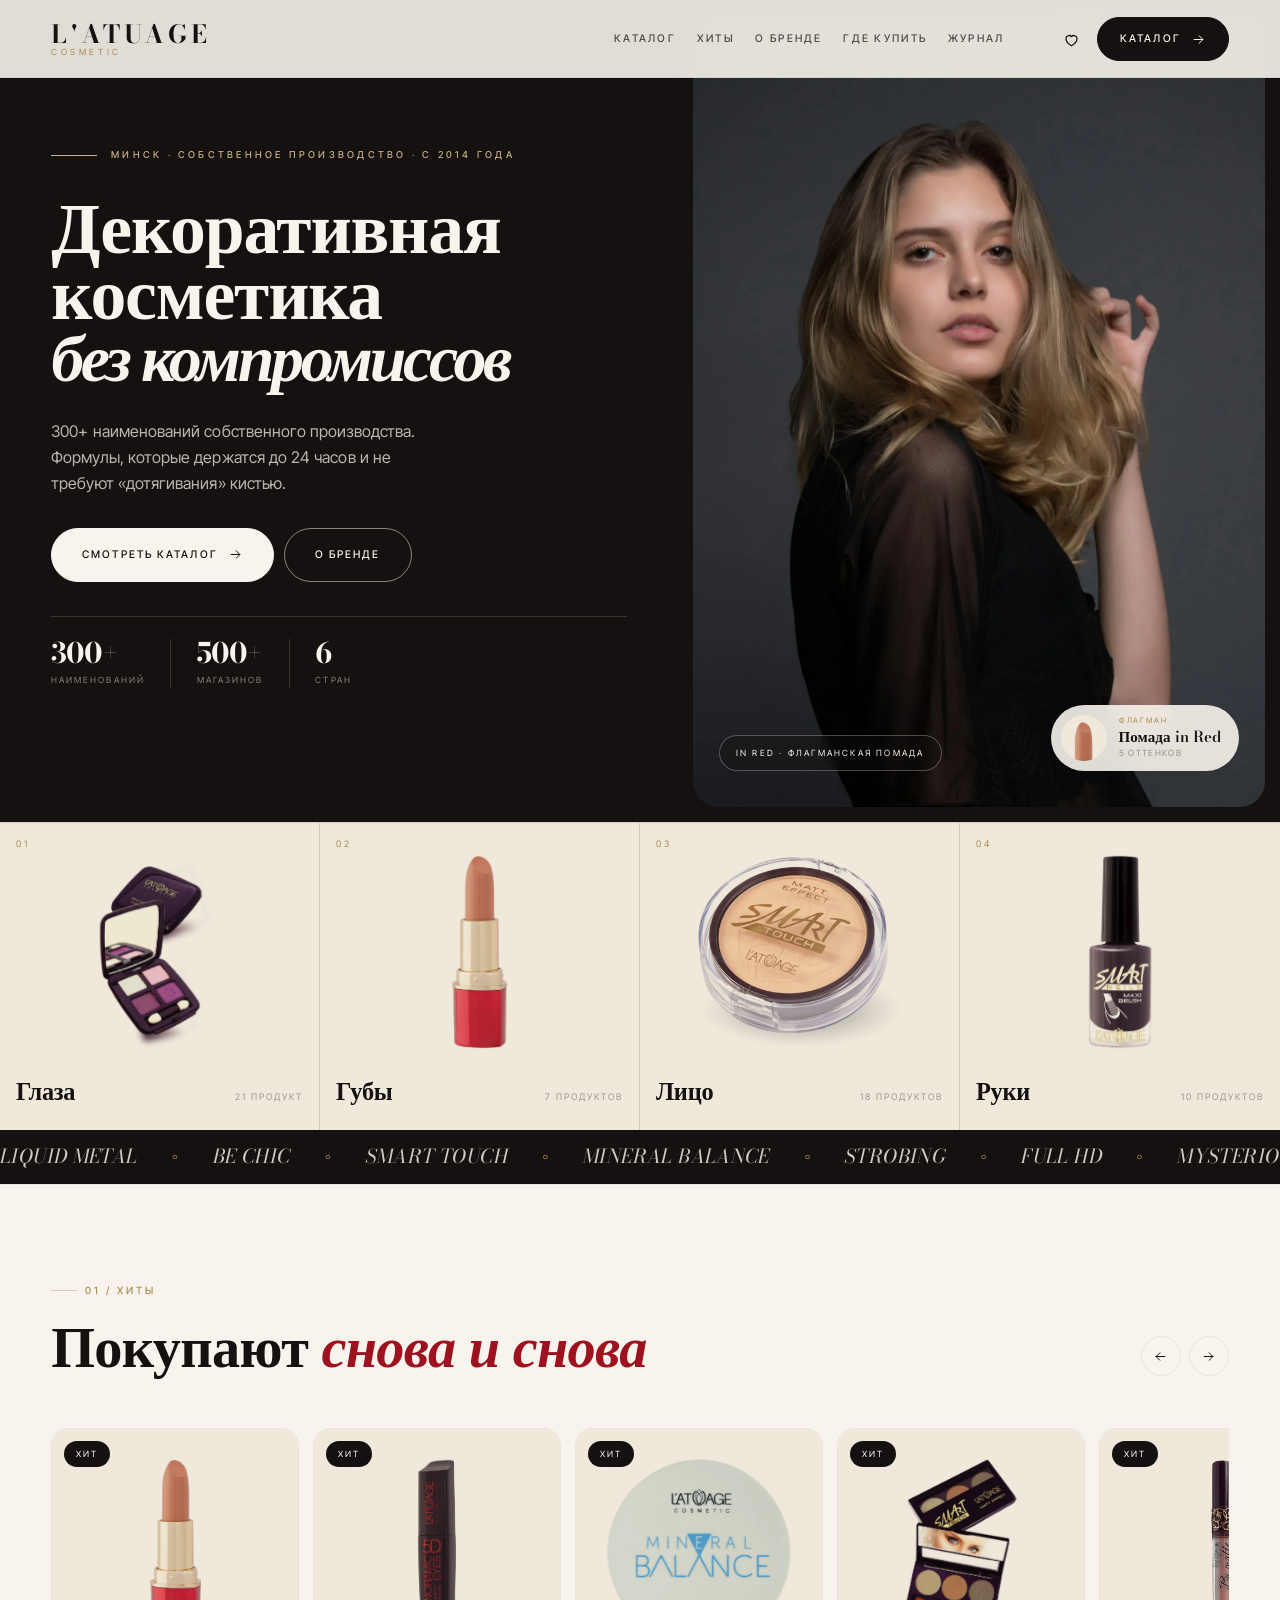
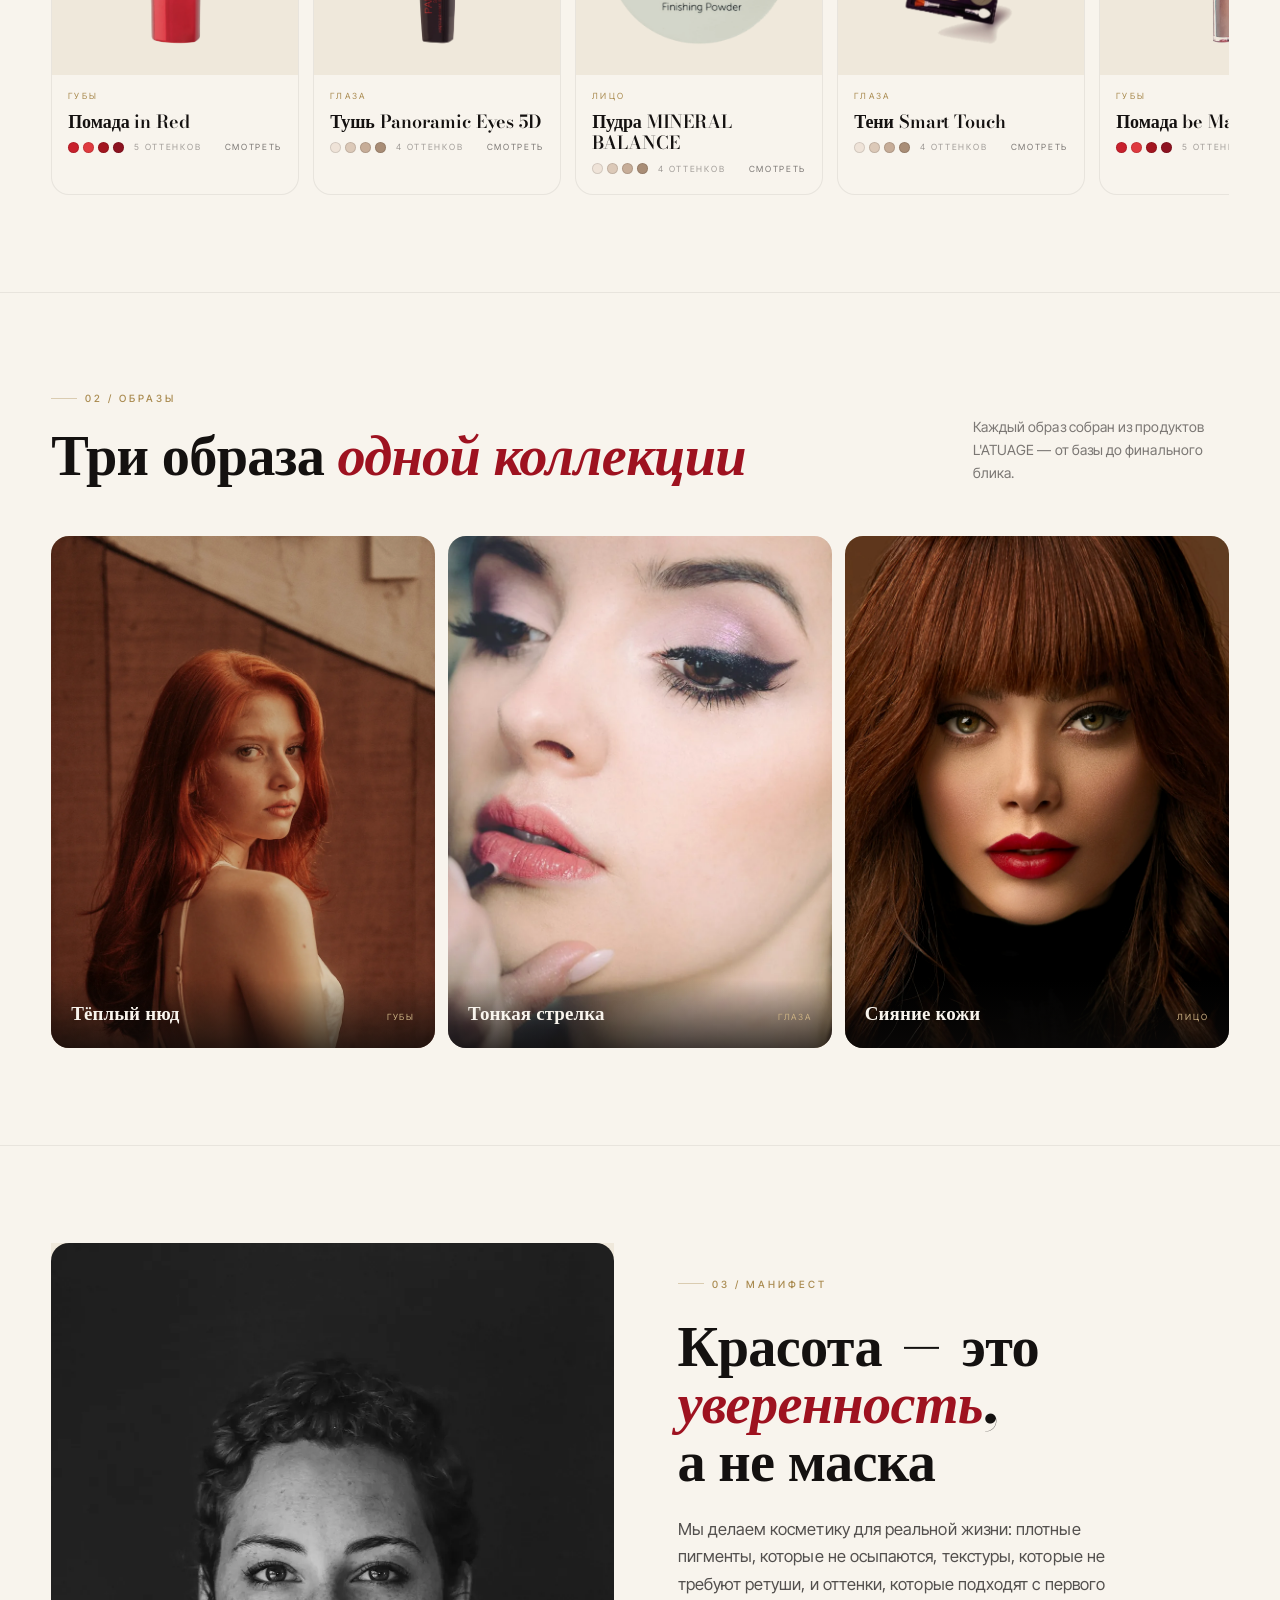
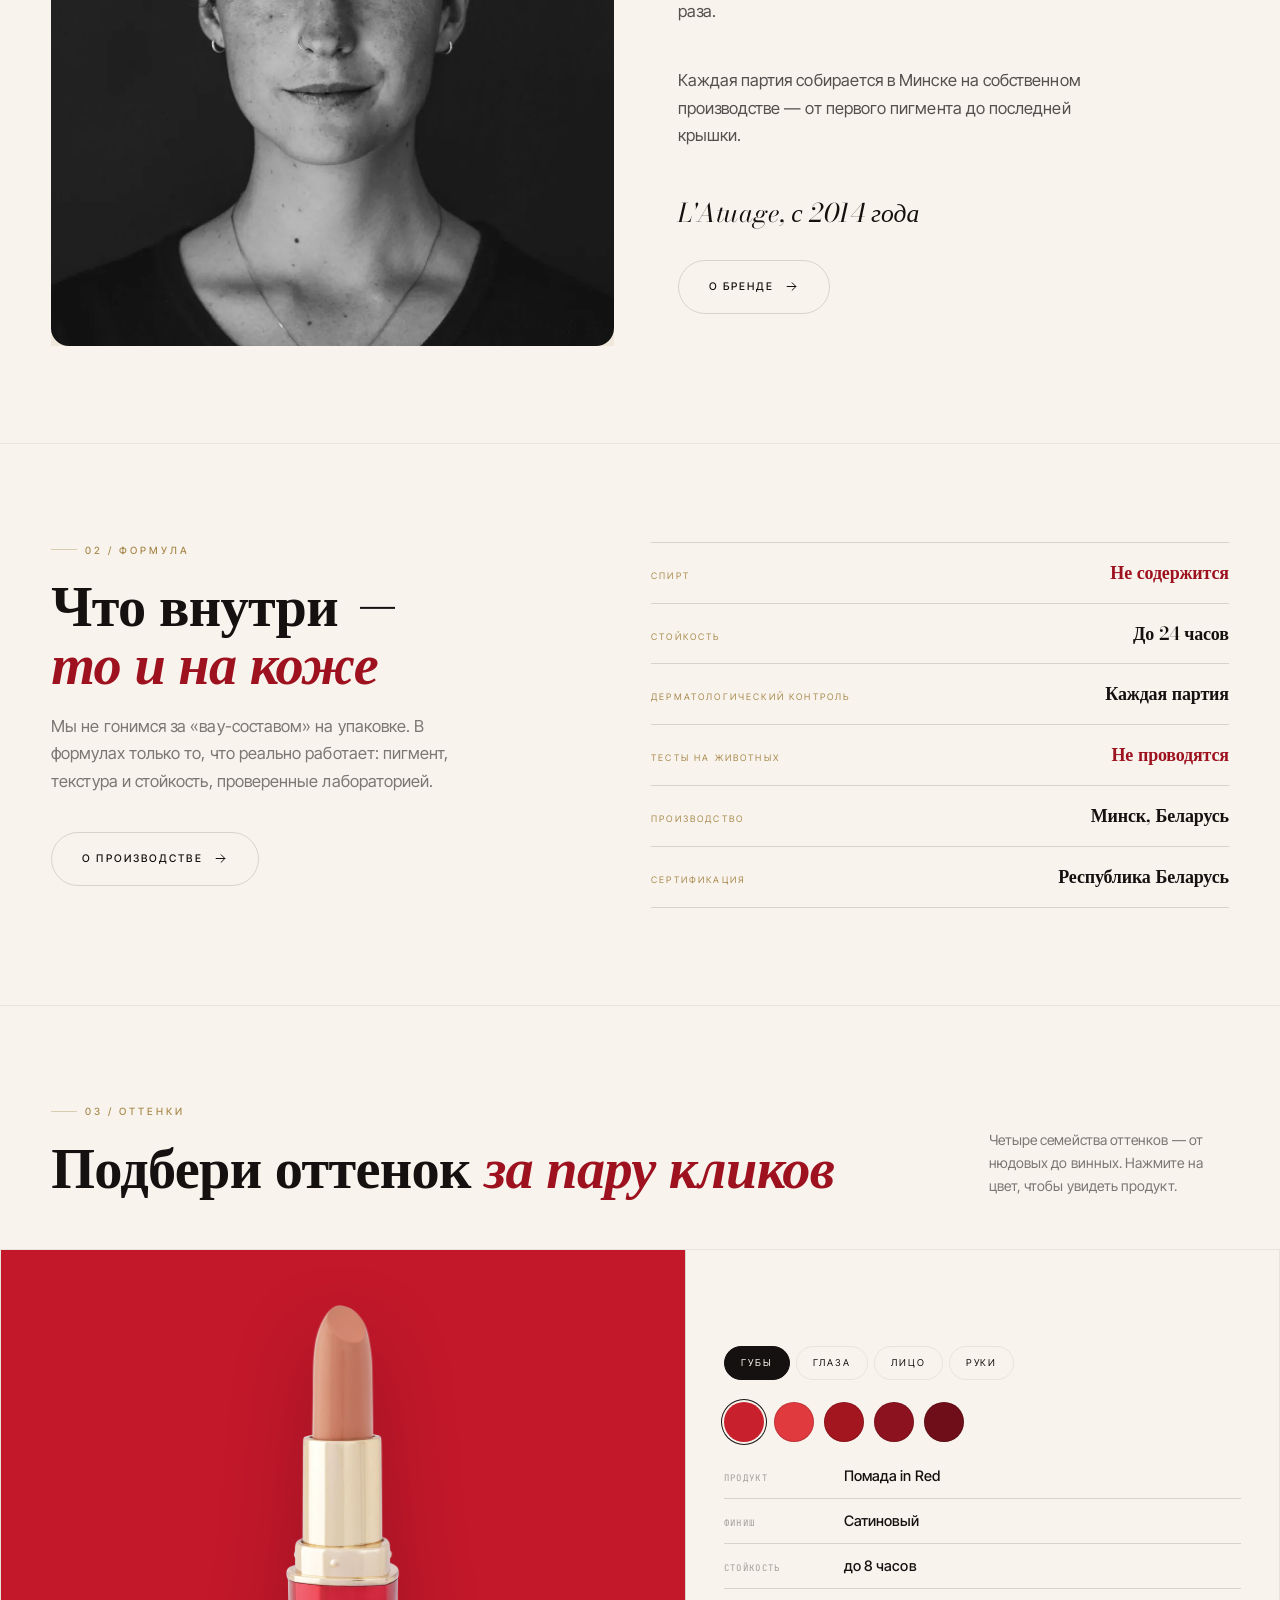
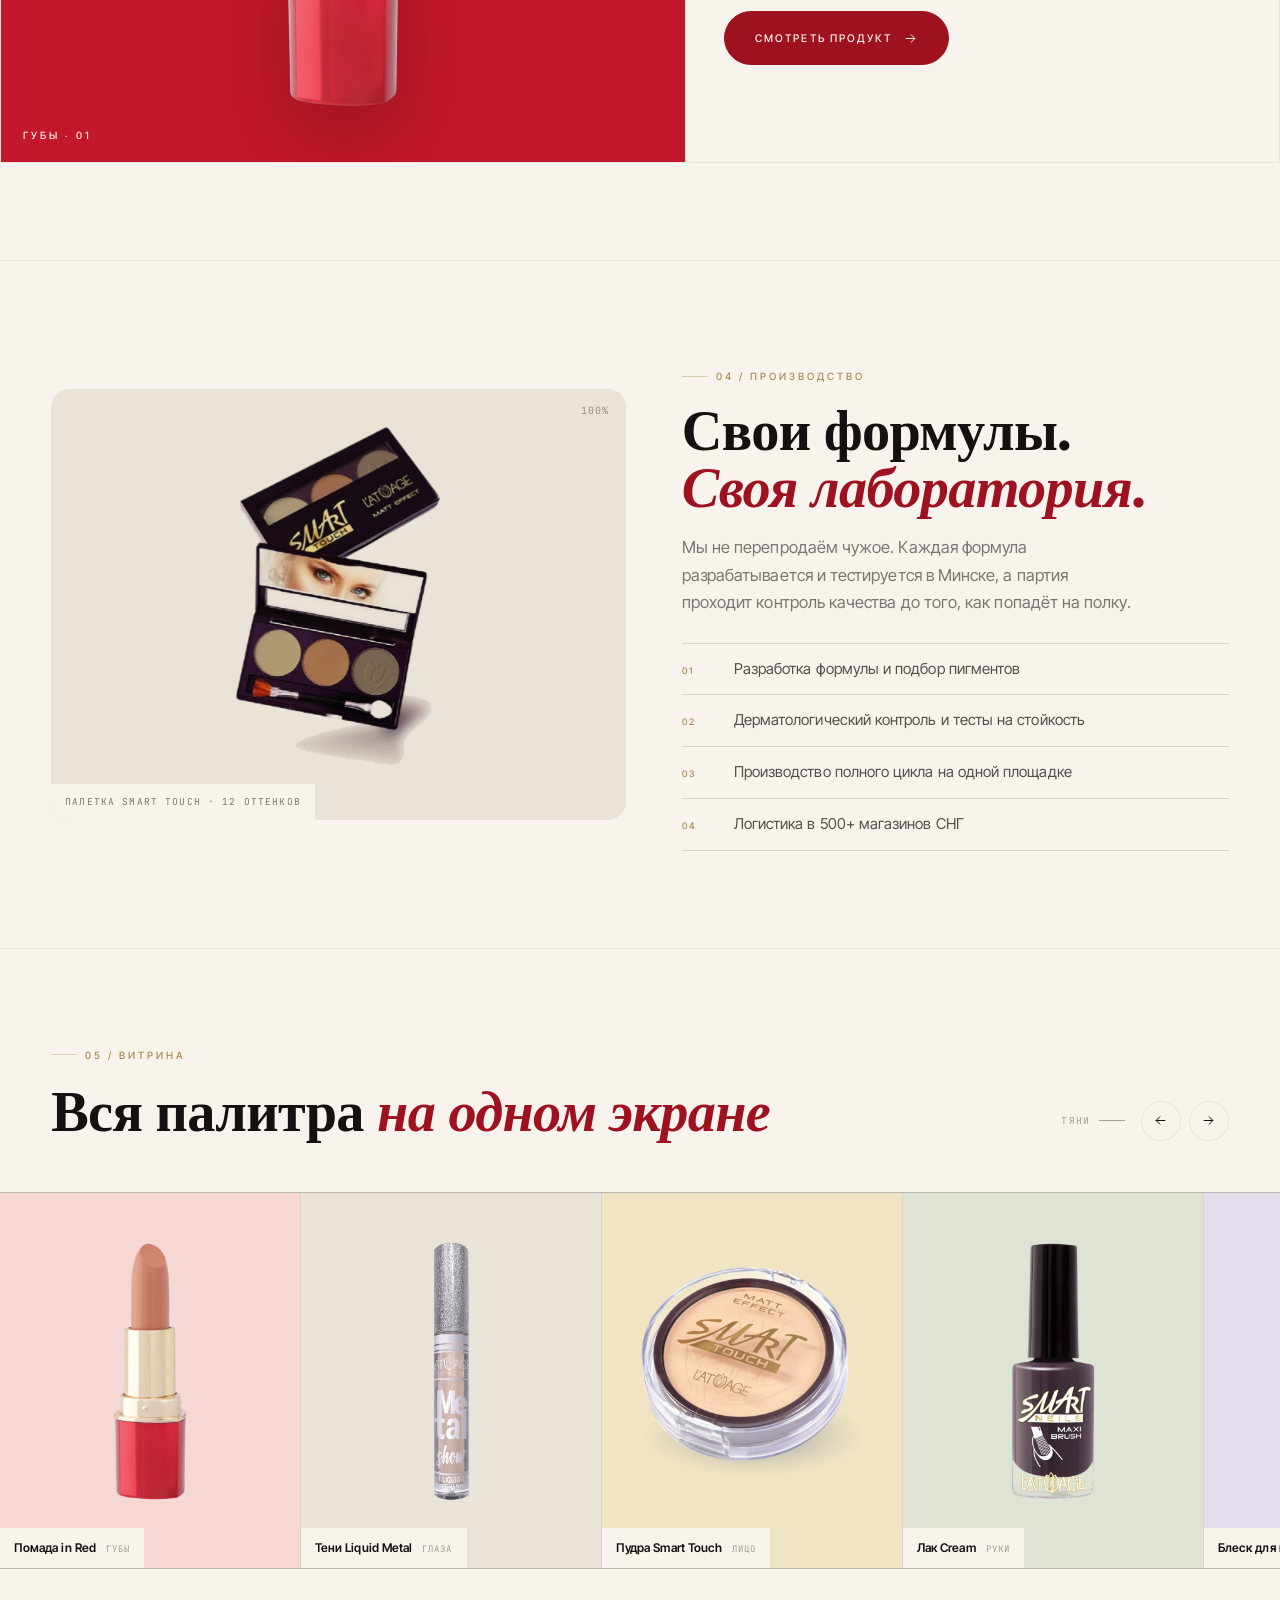
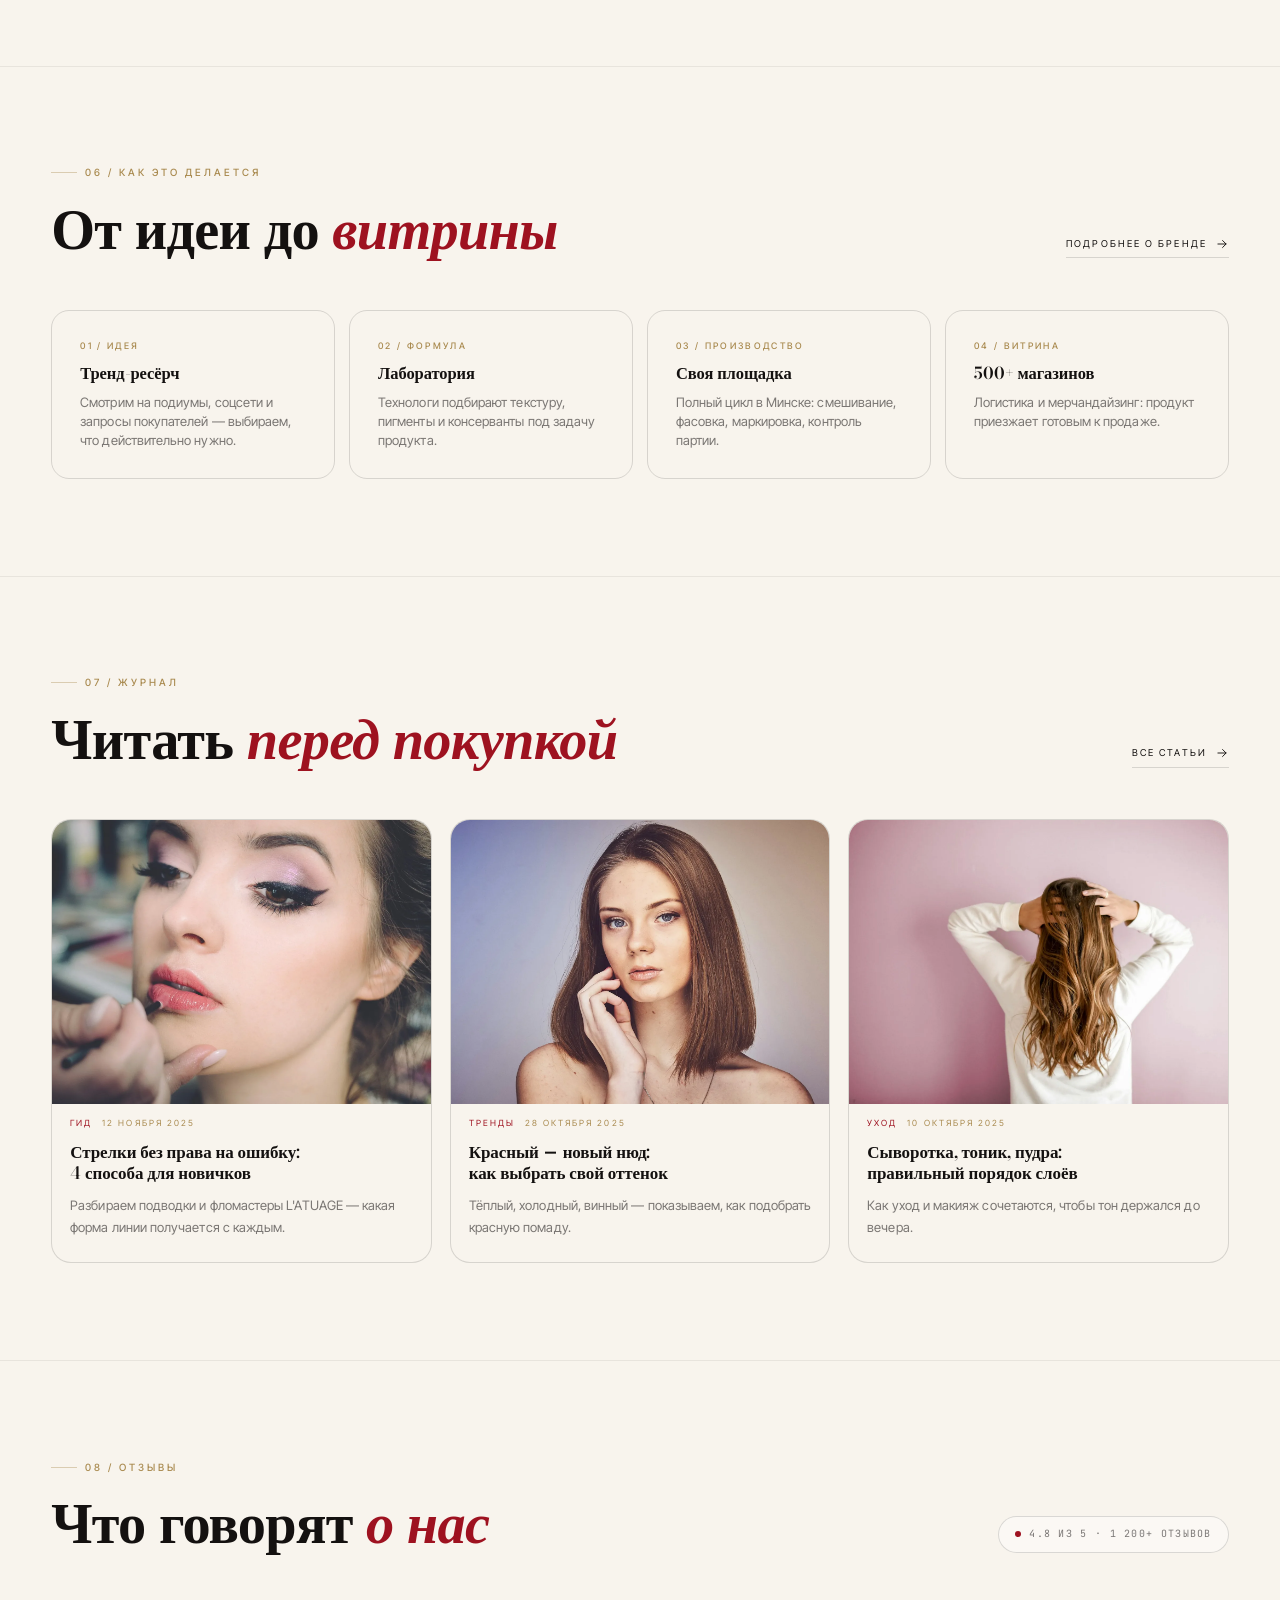
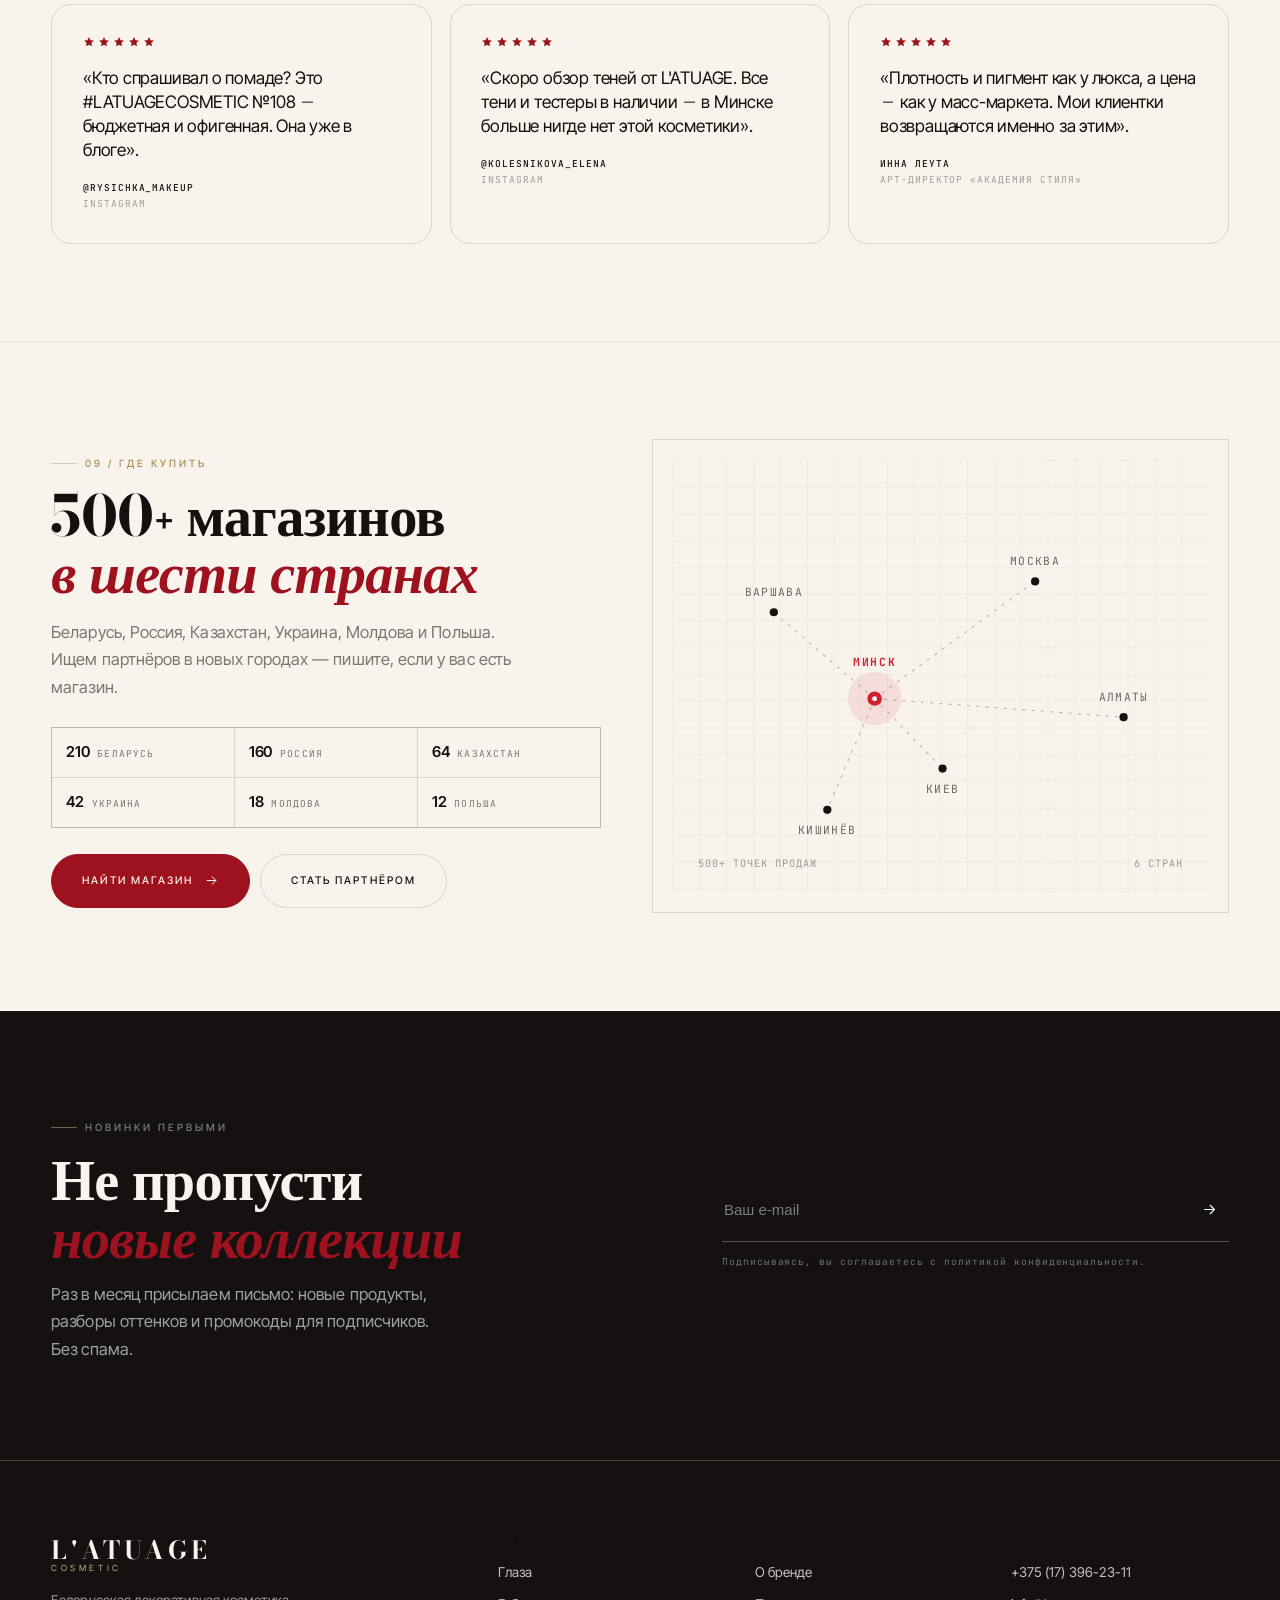
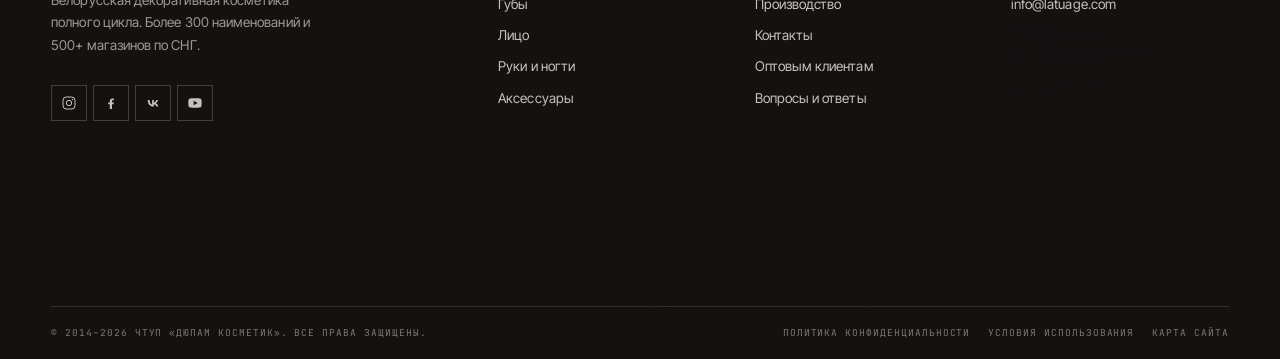
==== commit 8e30bcc0: "Полировка: скругления карточек, кадрирование hero, тире в антикве - скругления и отступы для рейлов," ====
--- a/index.html
+++ b/index.html
@@ -14,7 +14,7 @@
 <link rel="preconnect" href="https://fonts.googleapis.com">
 <link rel="preconnect" href="https://fonts.gstatic.com" crossorigin>
 <link href="https://fonts.googleapis.com/css2?family=Bodoni+Moda:ital,opsz,wght@0,6..96,400..900;1,6..96,400..900&family=Inter+Tight:wght@300;400;500;600;700&family=JetBrains+Mono:wght@400;500&display=swap" rel="stylesheet">
-<link rel="stylesheet" href="assets/css/style.css?v=23">
+<link rel="stylesheet" href="assets/css/style.css?v=32">
 </head>
 <body>
 <div class="loader" aria-hidden="true">
@@ -89,8 +89,12 @@
       </ul>
     </div>
     <div class="hero__media">
-      <img src="assets/img/photos/hero-portrait.webp" alt="Модель с макияжем L'ATUAGE" fetchpriority="high">
+      <img src="assets/img/photos/look-sheer.webp" alt="Бьюти-образ L'ATUAGE" fetchpriority="high">
       <span class="hero__tag">In Red · флагманская помада</span>
+      <a class="hero__card" href="product.html?id=pomada-inred">
+        <span class="hero__card-img"><img src="assets/img/products/pomada-inred.webp" alt="Помада in Red" loading="lazy"></span>
+        <span class="hero__card-txt"><small>Флагман</small><b>Помада in Red</b><i>5 оттенков</i></span>
+      </a>
     </div>
   </div>
 </section>
@@ -161,15 +165,15 @@
   <div class="container">
     <div class="looks">
       <a class="look reveal" href="catalog.html?cat=lips">
-        <img src="assets/img/photos/smile-red.webp" alt="Образ с красной помадой" loading="lazy">
-        <span class="look__cap"><b>Красная помада</b><span>Губы</span></span>
+        <img src="assets/img/photos/warm-portrait.webp" alt="Образ с тёплым нюдом" loading="lazy">
+        <span class="look__cap"><b>Тёплый нюд</b><span>Губы</span></span>
       </a>
       <a class="look reveal" href="catalog.html?cat=eyes" style="--d:1">
-        <img src="assets/img/photos/look-sheer.webp" alt="Образ со стрелками" loading="lazy">
+        <img src="assets/img/photos/makeup-apply.webp" alt="Образ со стрелками" loading="lazy">
         <span class="look__cap"><b>Тонкая стрелка</b><span>Глаза</span></span>
       </a>
       <a class="look reveal" href="catalog.html?cat=face" style="--d:2">
-        <img src="assets/img/photos/afro-glow.webp" alt="Образ со светящейся кожей" loading="lazy">
+        <img src="assets/img/photos/hero-portrait.webp" alt="Образ со светящейся кожей" loading="lazy">
         <span class="look__cap"><b>Сияние кожи</b><span>Лицо</span></span>
       </a>
     </div>
@@ -180,7 +184,7 @@
   <div class="container">
     <div class="ed">
       <div class="ed__media">
-        <img src="assets/img/photos/dark-portrait.webp" alt="Бьюти-съёмка L'ATUAGE" loading="lazy">
+        <img src="assets/img/photos/bw-portrait.webp" alt="Бьюти-съёмка L'ATUAGE" loading="lazy">
       </div>
       <div class="ed__body">
         <span class="label">03 / Манифест</span>
@@ -516,7 +520,7 @@
   </div>
 </footer>
 <button class="to-top" aria-label="Наверх"><svg viewBox="0 0 24 24" fill="none" stroke="currentColor" stroke-width="1.6"><path d="M12 19V5M6 11l6-6 6 6"/></svg></button>
-<script src="assets/js/data.js?v=7"></script>
-<script src="assets/js/app.js?v=6"></script>
+<script src="assets/js/data.js?v=8"></script>
+<script src="assets/js/app.js?v=8"></script>
 </body>
 </html>
--- a/assets/css/style.css
+++ b/assets/css/style.css
@@ -2005,3 +2005,126 @@
   .art__body p { font-size: 16px; }
 }
 .art__cover img { height: clamp(240px, 38vw, 470px); object-position: 50% 32%; }
+
+/* ================= v3: скругления, пилюли, мягкие карточки ================= */
+:root { --r-card: 18px; --r-media: 22px; --r-pill: 999px; }
+
+/* --- пилюли для подписей и кнопок --- */
+.btn,
+.btn--ghost,
+.btn--light,
+.btn--outline-light,
+.chips button,
+.shadex__tabs button,
+.jchips button,
+.toolbar select,
+.cat__arrow,
+.icon-btn,
+.hero__tag,
+.pcard__badge { border-radius: var(--r-pill); }
+
+.cat__arrow, .icon-btn { border-radius: 50%; }
+.chips button, .shadex__tabs button { padding-inline: 16px; }
+.pcard__badge { padding: 6px 12px; }
+.badge-round {
+  padding: 9px 16px;
+  border: 1px solid var(--line);
+  border-radius: var(--r-pill);
+  background: rgba(255, 255, 255, .4);
+}
+
+/* --- мягкие медиа-плитки --- */
+.hero__media { margin: clamp(10px, 1.2vw, 20px); border-radius: clamp(18px, 2vw, 30px); }
+.hero__media img { border-radius: inherit; }
+
+.pcard { border: 1px solid var(--line-soft); border-radius: var(--r-card); overflow: hidden; }
+.pcard__media { border-radius: 0; }
+.cat, .plate, .look, .art__prod-img, .pdp__main, .post__media, .art__cover img, .quote__img,
+.mini img, .cart-item img, .stores img, .mosaic figure { border-radius: var(--r-card); }
+.pdp__thumbs button { border-radius: 12px; overflow: hidden; }
+.pdp__thumbs button span { border-radius: 6px; }
+
+/* --- сетки с воздухом вместо волосяных линий --- */
+.journal__grid { gap: 18px; background: transparent; border: 0; }
+.journal__grid .post {
+  border: 1px solid var(--line); border-radius: 20px; overflow: hidden;
+  padding-bottom: 24px; transition: border-color .4s var(--ease), transform .4s var(--ease);
+}
+.journal__grid .post:hover { border-color: var(--gold-2); transform: translateY(-3px); }
+.journal__grid .post__media { border-radius: 0; }
+
+.quotes__grid { gap: 18px; border: 0; }
+.quotes__grid .quote { border: 1px solid var(--line); border-radius: 20px; }
+
+.steps { gap: 14px; border: 0; }
+.steps .step { border: 1px solid var(--line); border-radius: var(--r-card); }
+
+.mosaic { gap: 12px; background: transparent; border: 0; }
+.cgrid { gap: 14px; background: transparent; border: 0; }
+.cgrid > * { border-radius: var(--r-card); overflow: hidden; }
+.facts { gap: 14px; background: transparent; border: 0; }
+.facts > * { border-radius: var(--r-card); }
+
+/* --- герой: плавающая карточка флагмана --- */
+.hero__card {
+  position: absolute;
+  right: clamp(16px, 2vw, 30px);
+  bottom: clamp(24px, 2.8vw, 42px);
+  z-index: 3;
+  display: flex;
+  align-items: center;
+  gap: 12px;
+  padding: 10px 18px 10px 10px;
+  border-radius: var(--r-pill);
+  background: rgba(248, 244, 237, .9);
+  backdrop-filter: blur(10px);
+  color: var(--ink);
+  transition: background .4s var(--ease), transform .4s var(--ease);
+}
+.hero__card:hover { background: var(--paper); transform: translateY(-2px); }
+.hero__card-img {
+  display: grid; place-items: center; width: 46px; height: 46px;
+  border-radius: 50%; background: var(--bone); overflow: hidden;
+}
+.hero__card-img img { width: 84%; height: 84%; object-fit: contain; mix-blend-mode: multiply; }
+.hero__card-txt { display: grid; gap: 1px; }
+.hero__card-txt small {
+  font-family: var(--font); font-size: 7.5px; letter-spacing: .26em;
+  text-transform: uppercase; color: var(--gold);
+}
+.hero__card-txt b { font-family: var(--serif); font-size: 15px; font-weight: 600; line-height: 1.1; }
+.hero__card-txt i {
+  font-style: normal; font-family: var(--font); font-size: 8.5px;
+  letter-spacing: .16em; text-transform: uppercase; color: var(--ink-40);
+}
+@media (max-width: 900px) {
+  .hero__card { display: none; }
+  .hero__media { margin: 0; border-radius: 0; }
+}
+
+/* изображение героя не участвует в расчёте высоты */
+.hero__inner { align-items: stretch; }
+.hero__media { min-height: 0; }
+.hero__media > img {
+  position: absolute;
+  inset: 0;
+  width: 100%;
+  height: 100%;
+  object-fit: cover;
+  object-position: 50% 16%;
+}
+
+/* --- вторая волна скруглений: ленты, цифры --- */
+.rail-btn { border-radius: 50%; }
+.rail { gap: 14px; background: transparent; border: 0; }
+.stats__grid { gap: 14px; background: transparent; border: 0; }
+.stats__item { border: 1px solid var(--line); border-radius: var(--r-card); }
+.textures__item, .texture { border-radius: var(--r-card); }
+.ed__media img, .editorial img, .about__media img { border-radius: var(--r-card); }
+.shadex__panel .btn { justify-self: start; }
+.search { border-radius: var(--r-pill); }
+.toolbar { background: rgba(248, 244, 237, .92); }
+.pdp__thumbs button { border-radius: 14px; }
+.pdp__thumbs button.is-active { border-color: var(--ink); box-shadow: 0 0 0 3px rgba(19,17,16,.06); }
+.art__cover { border-radius: var(--r-media); }
+.art__cover img { border-radius: inherit; }
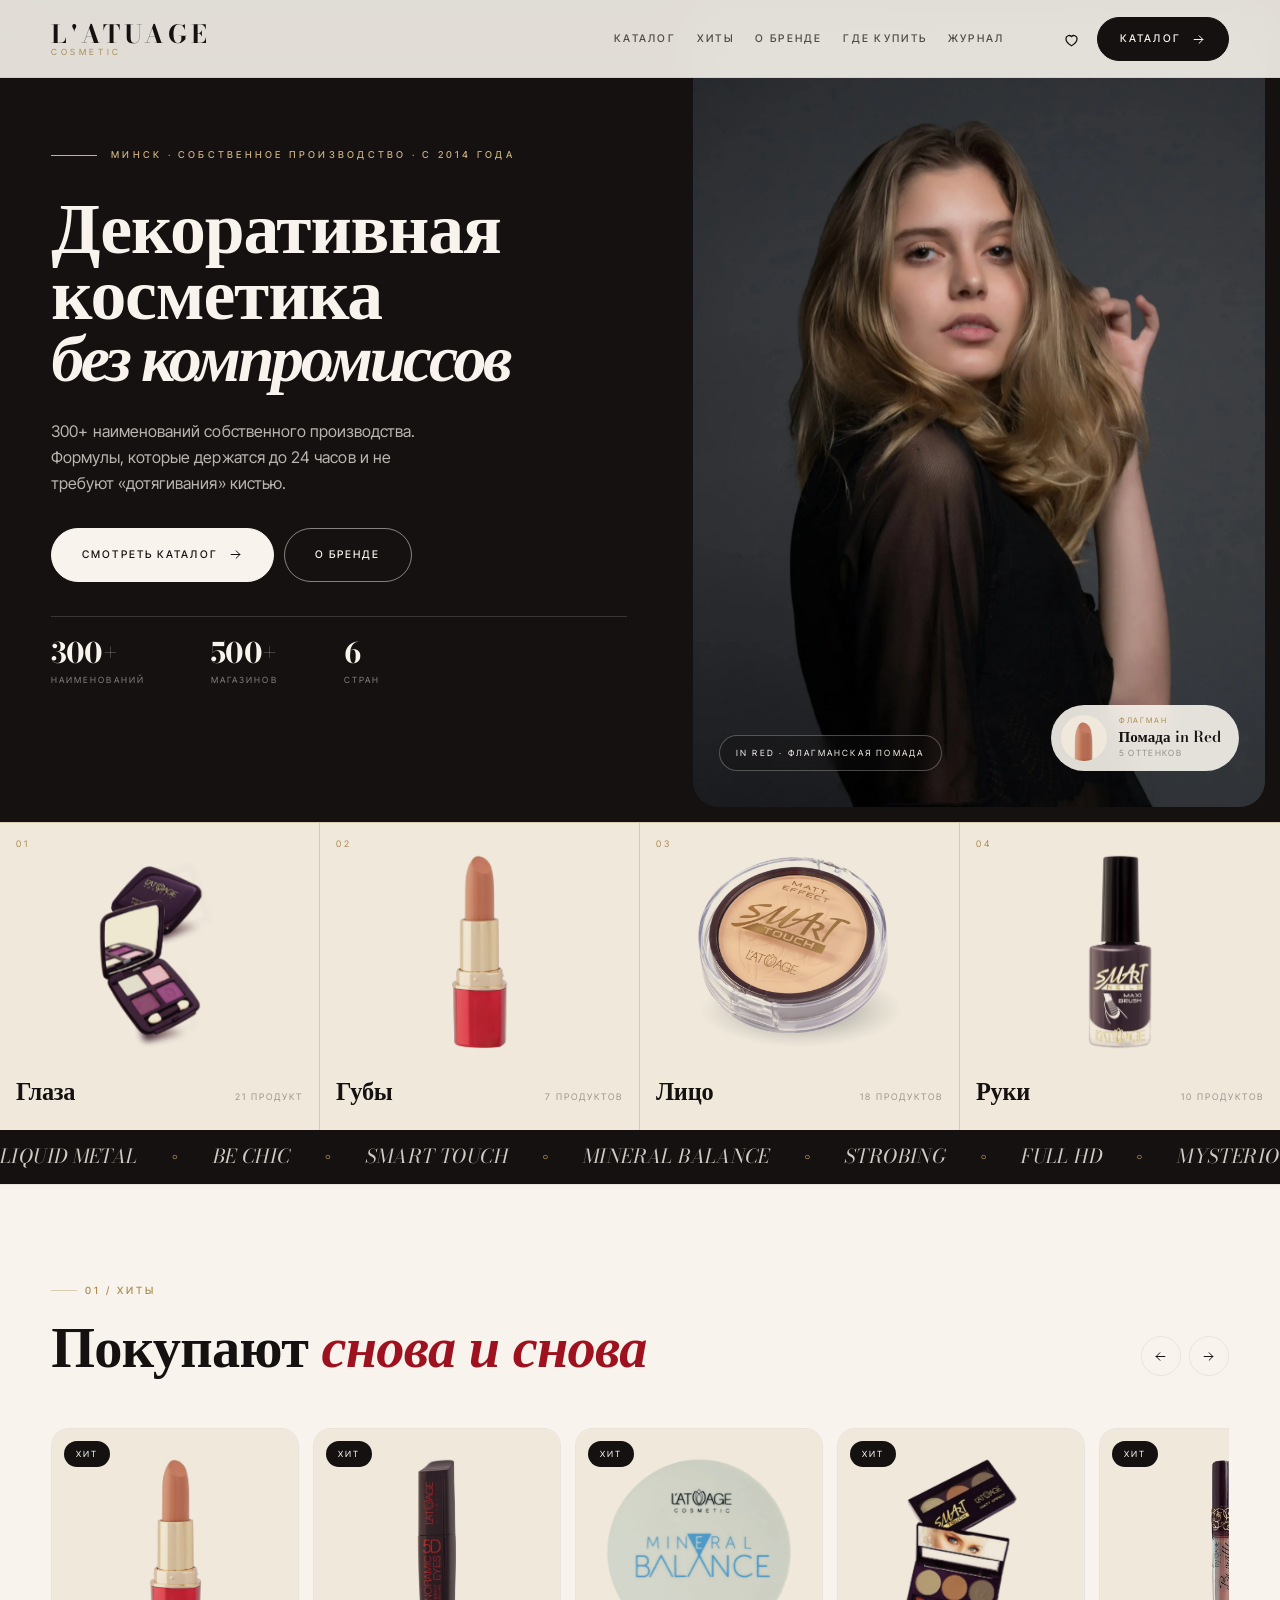
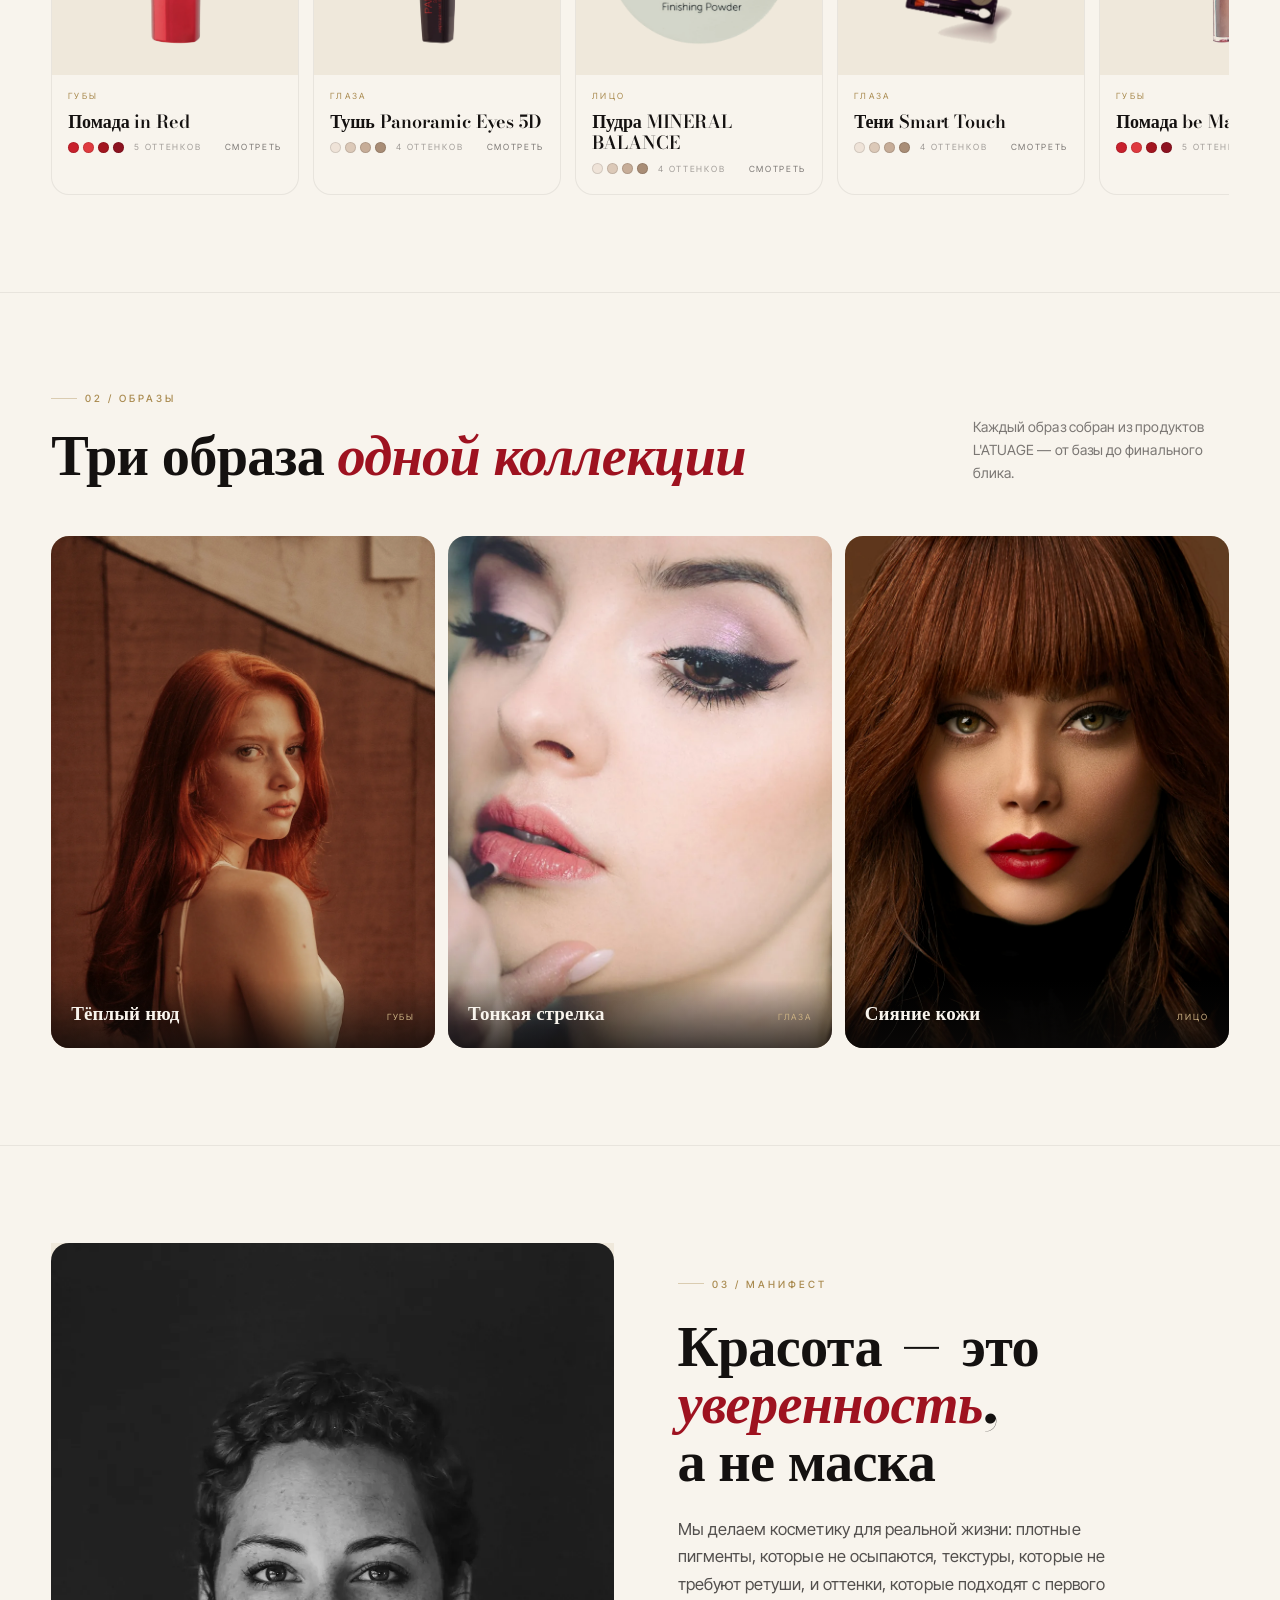
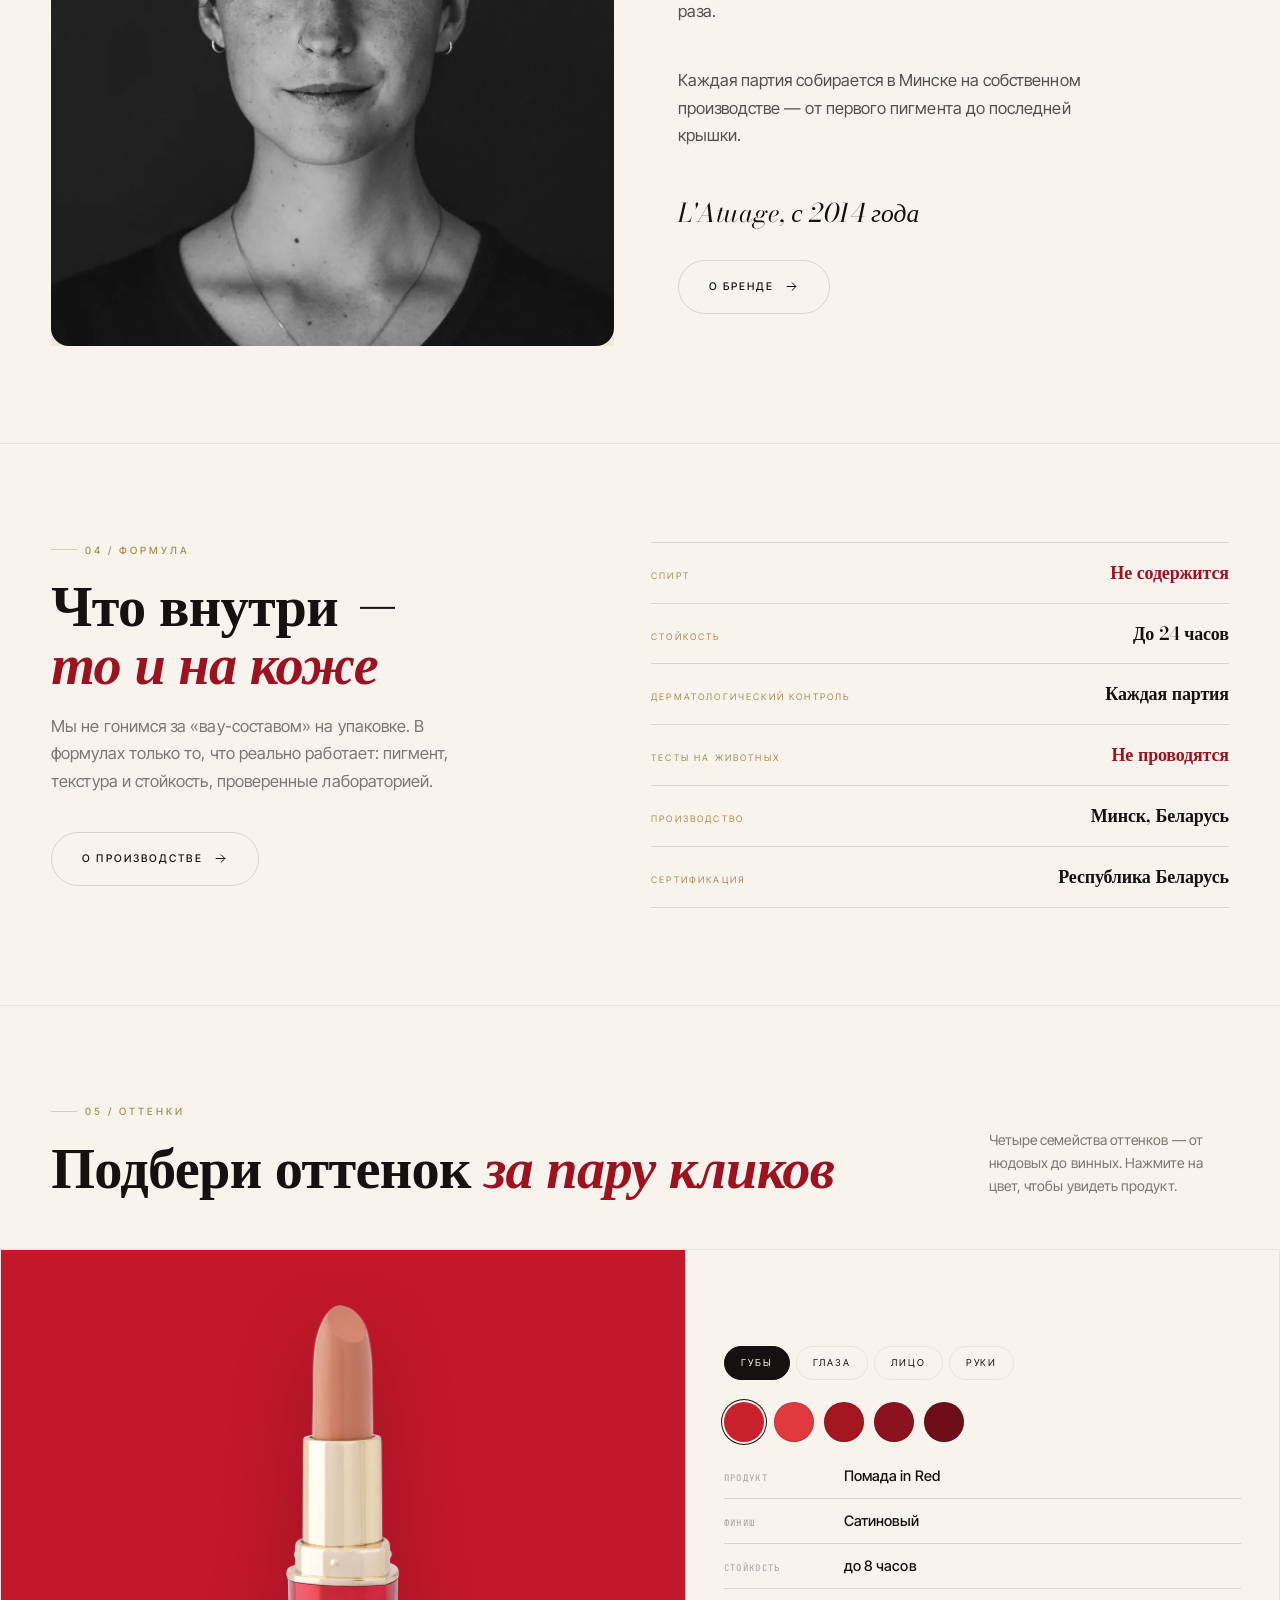
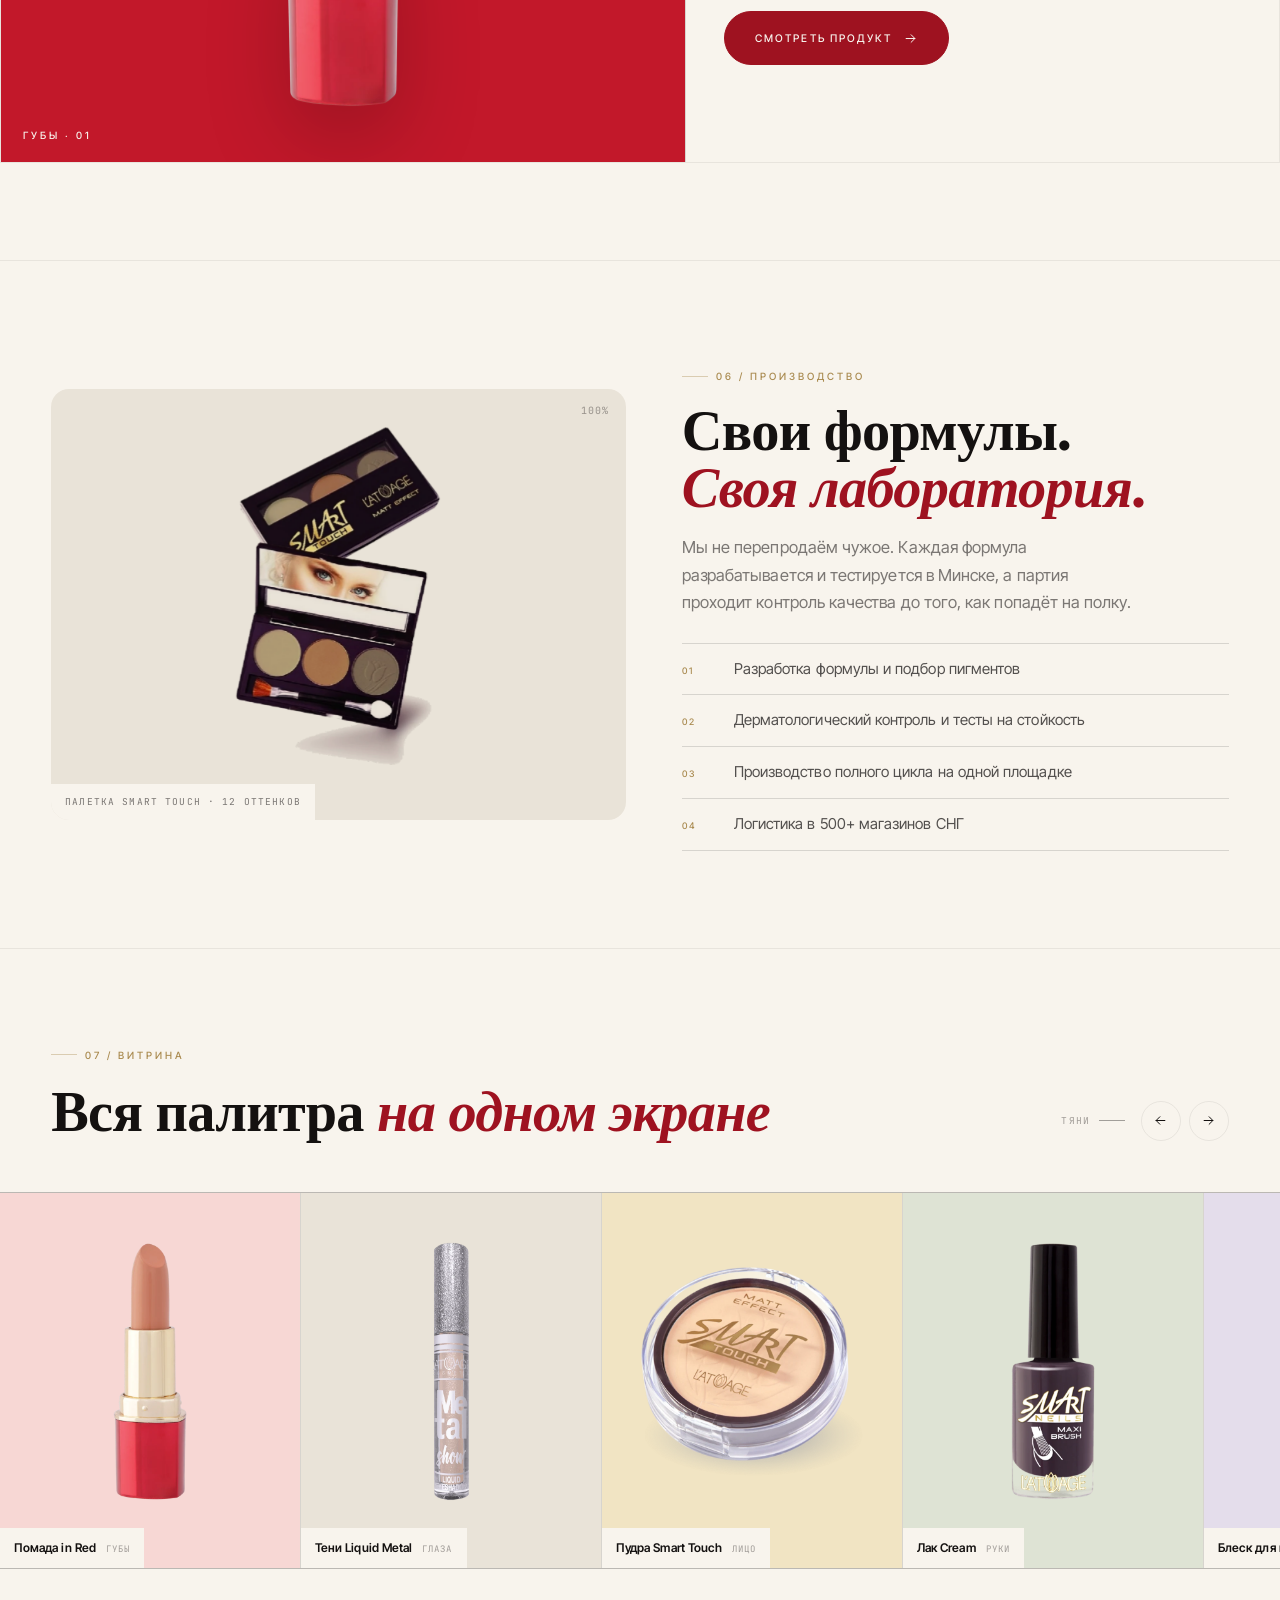
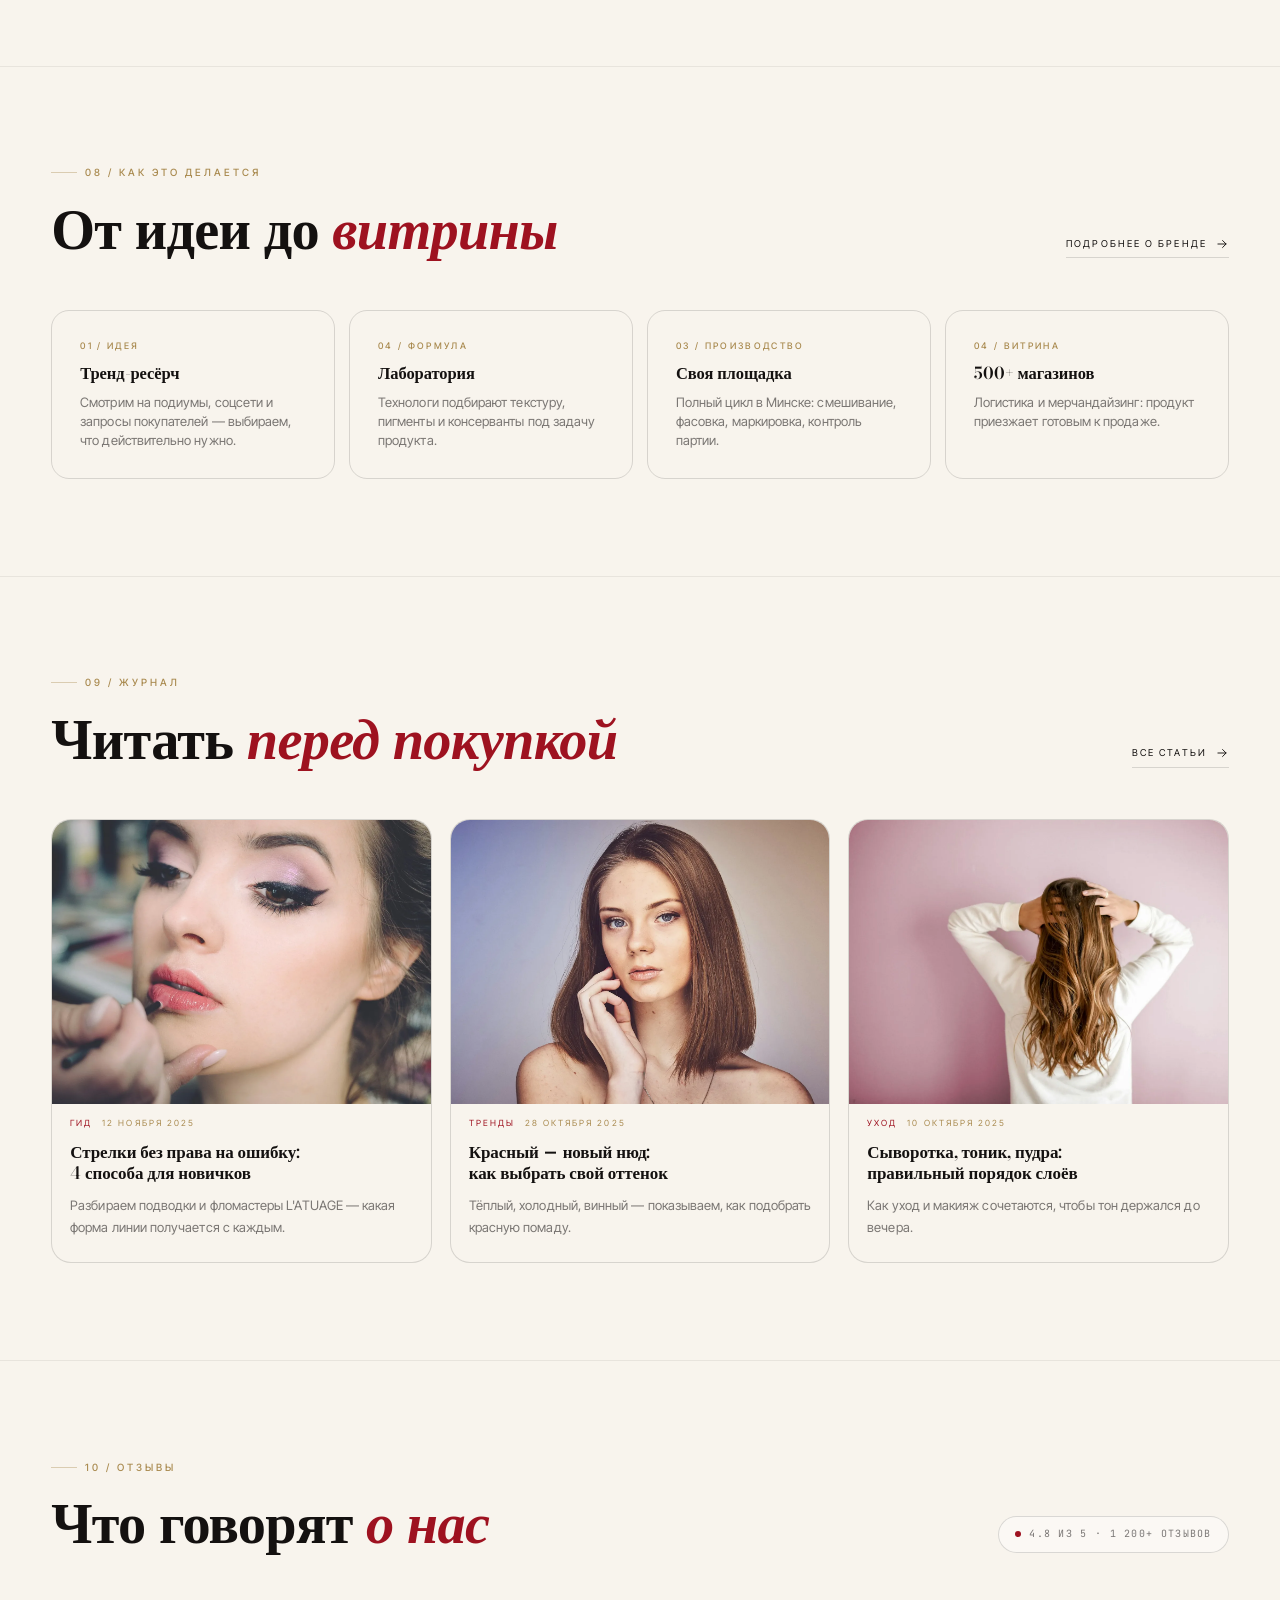
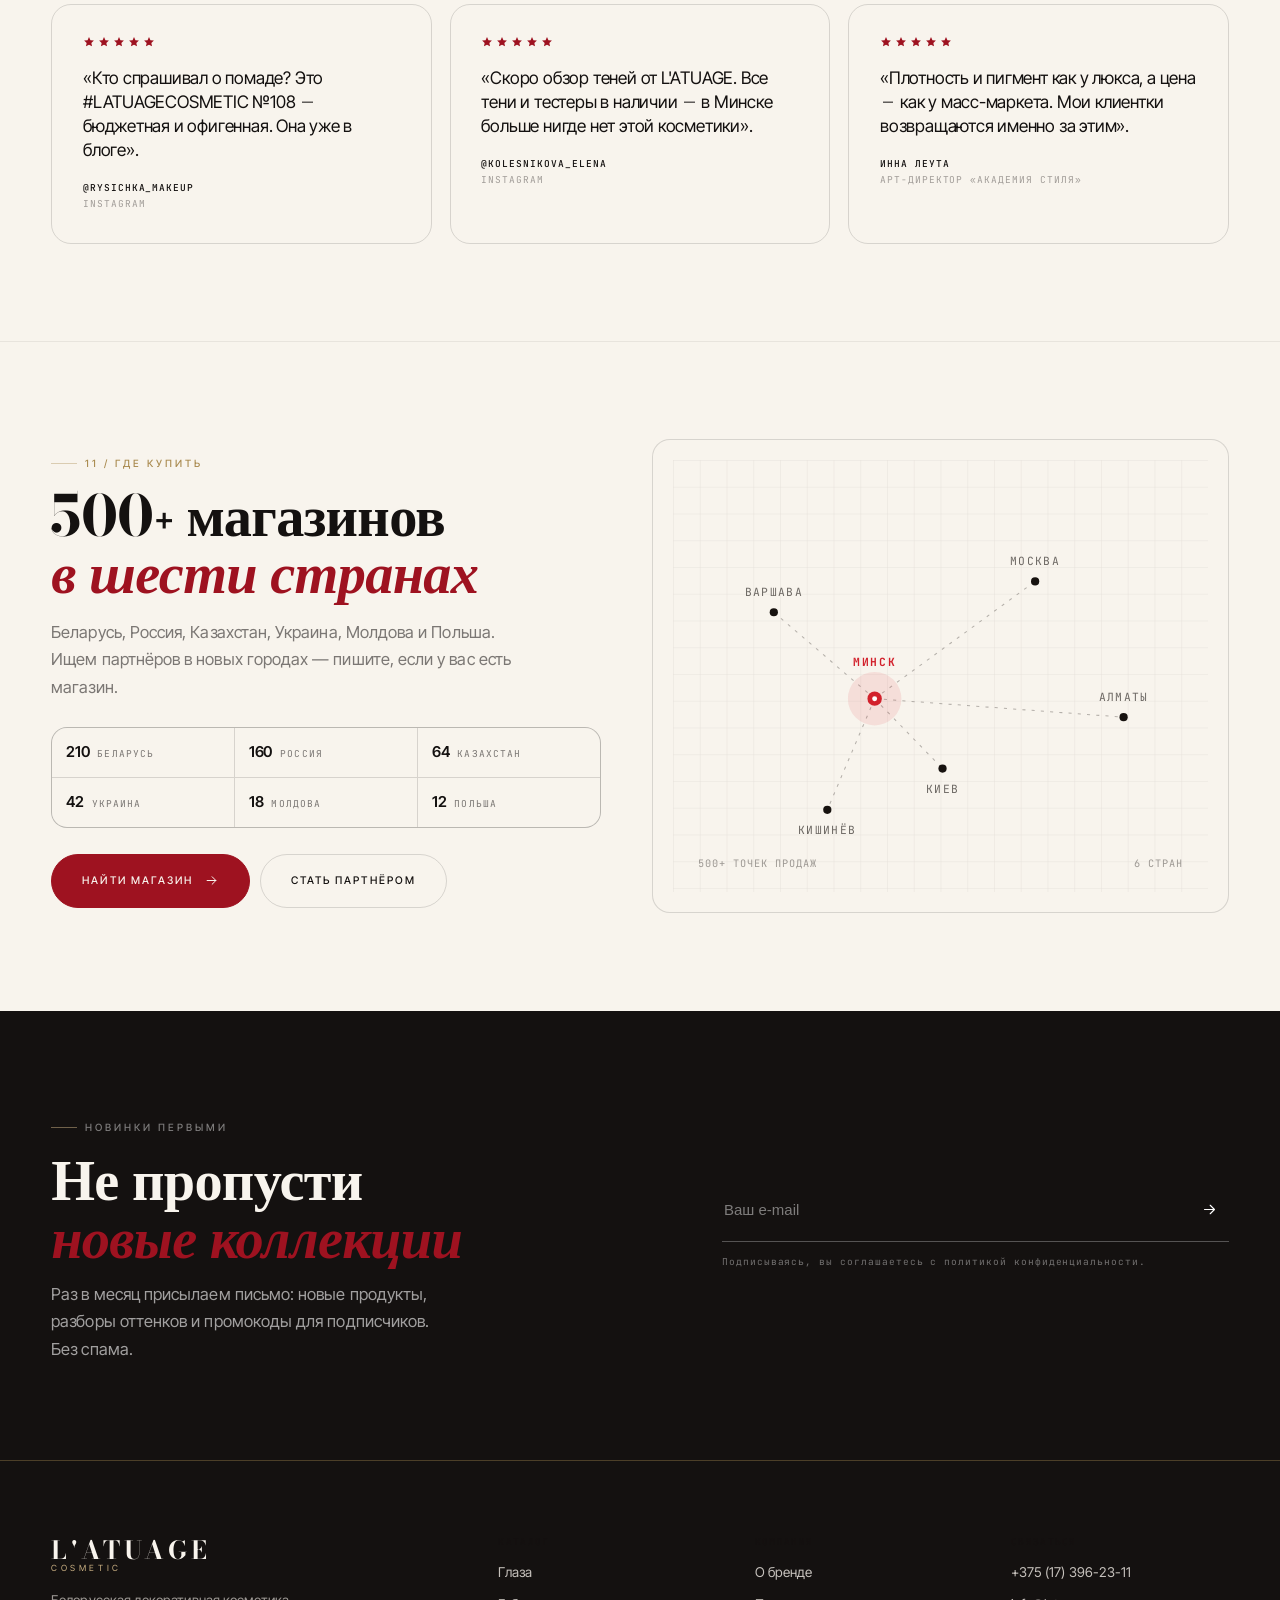
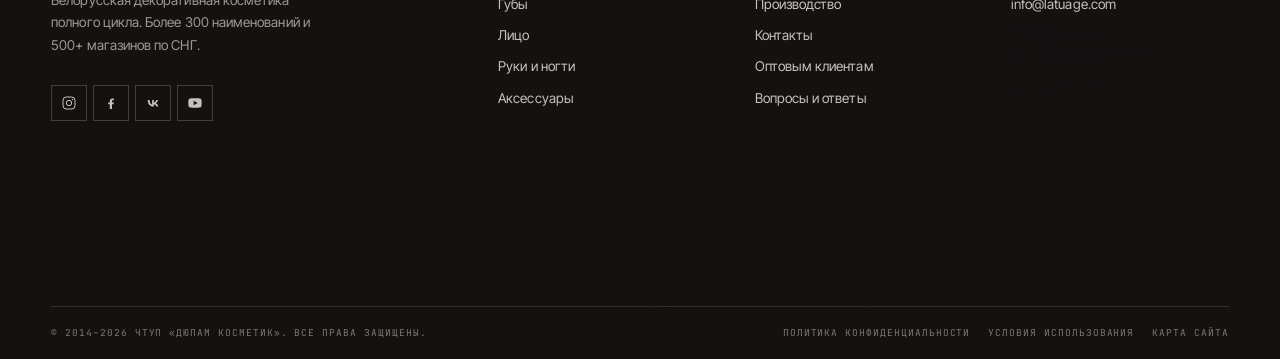
==== commit 212947bc: "Полировка вёрстки: нумерация секций, разделители в hero, кадрирование карточек журнала, скругления в" ====
--- a/index.html
+++ b/index.html
@@ -14,7 +14,7 @@
 <link rel="preconnect" href="https://fonts.googleapis.com">
 <link rel="preconnect" href="https://fonts.gstatic.com" crossorigin>
 <link href="https://fonts.googleapis.com/css2?family=Bodoni+Moda:ital,opsz,wght@0,6..96,400..900;1,6..96,400..900&family=Inter+Tight:wght@300;400;500;600;700&family=JetBrains+Mono:wght@400;500&display=swap" rel="stylesheet">
-<link rel="stylesheet" href="assets/css/style.css?v=32">
+<link rel="stylesheet" href="assets/css/style.css?v=35">
 </head>
 <body>
 <div class="loader" aria-hidden="true">
@@ -205,7 +205,7 @@
   <div class="container">
     <div class="formula">
       <div class="formula__lead">
-        <span class="label">02 / Формула</span>
+        <span class="label">04 / Формула</span>
         <h2>Что внутри <span class="dash"></span><br><em>то и на коже</em></h2>
         <p>Мы не гонимся за «вау-составом» на упаковке. В формулах только то,
         что реально работает: пигмент, текстура и стойкость, проверенные лабораторией.</p>
@@ -227,7 +227,7 @@
   <div class="container">
     <div class="section-head">
       <div>
-        <span class="label">03 / Оттенки</span>
+        <span class="label">05 / Оттенки</span>
         <h2>Подбери оттенок <em>за пару кликов</em></h2>
       </div>
       <p class="u-dim" style="max-width:30ch;font-size:14px;margin:0">Четыре семейства оттенков — от нюдовых до винных. Нажмите на цвет, чтобы увидеть продукт.</p>
@@ -260,7 +260,7 @@
         <span class="plate__cap">Палетка Smart Touch · 12 оттенков</span>
       </div>
       <div>
-        <span class="label">04 / Производство</span>
+        <span class="label">06 / Производство</span>
         <h2 style="margin-top:16px">Свои формулы.<br><em>Своя лаборатория.</em></h2>
         <p>Мы не перепродаём чужое. Каждая формула разрабатывается и тестируется в Минске,
         а партия проходит контроль качества до того, как попадёт на полку.</p>
@@ -279,7 +279,7 @@
   <div class="container">
     <div class="section-head">
       <div>
-        <span class="label">05 / Витрина</span>
+        <span class="label">07 / Витрина</span>
         <h2>Вся палитра <em>на одном экране</em></h2>
       </div>
       <div class="rail-nav">
@@ -306,14 +306,14 @@
   <div class="container">
     <div class="section-head">
       <div>
-        <span class="label">06 / Как это делается</span>
+        <span class="label">08 / Как это делается</span>
         <h2>От идеи до <em>витрины</em></h2>
       </div>
       <a class="link-arrow" href="about.html">Подробнее о бренде <svg viewBox="0 0 24 24" fill="none" stroke="currentColor" stroke-width="1.6" stroke-linecap="round" stroke-linejoin="round"><path d="M5 12h14M13 6l6 6-6 6"/></svg></a>
     </div>
     <div class="steps">
       <div class="step reveal"><b>01 / Идея</b><h3>Тренд-ресёрч</h3><p>Смотрим на подиумы, соцсети и запросы покупателей — выбираем, что действительно нужно.</p></div>
-      <div class="step reveal" style="--d:1"><b>02 / Формула</b><h3>Лаборатория</h3><p>Технологи подбирают текстуру, пигменты и консерванты под задачу продукта.</p></div>
+      <div class="step reveal" style="--d:1"><b>04 / Формула</b><h3>Лаборатория</h3><p>Технологи подбирают текстуру, пигменты и консерванты под задачу продукта.</p></div>
       <div class="step reveal" style="--d:2"><b>03 / Производство</b><h3>Своя площадка</h3><p>Полный цикл в Минске: смешивание, фасовка, маркировка, контроль партии.</p></div>
       <div class="step reveal" style="--d:3"><b>04 / Витрина</b><h3>500+ магазинов</h3><p>Логистика и мерчандайзинг: продукт приезжает готовым к продаже.</p></div>
     </div>
@@ -324,7 +324,7 @@
   <div class="container">
     <div class="section-head">
       <div>
-        <span class="label">07 / Журнал</span>
+        <span class="label">09 / Журнал</span>
         <h2>Читать <em>перед покупкой</em></h2>
       </div>
       <a class="link-arrow" href="journal.html">Все статьи <svg viewBox="0 0 24 24" fill="none" stroke="currentColor" stroke-width="1.6" stroke-linecap="round" stroke-linejoin="round"><path d="M5 12h14M13 6l6 6-6 6"/></svg></a>
@@ -356,7 +356,7 @@
   <div class="container">
     <div class="section-head">
       <div>
-        <span class="label">08 / Отзывы</span>
+        <span class="label">10 / Отзывы</span>
         <h2>Что говорят <em>о нас</em></h2>
       </div>
       <span class="badge-round"><i></i>4.8 из 5 · 1 200+ отзывов</span>
@@ -385,7 +385,7 @@
   <div class="container">
     <div class="stores__inner">
       <div>
-        <span class="label">09 / Где купить</span>
+        <span class="label">11 / Где купить</span>
         <h2 style="margin-top:16px">500<span class="plus">+</span> магазинов<br><em>в шести странах</em></h2>
         <p>Беларусь, Россия, Казахстан, Украина, Молдова и Польша.
         Ищем партнёров в новых городах — пишите, если у вас есть магазин.</p>
--- a/assets/css/style.css
+++ b/assets/css/style.css
@@ -2128,3 +2128,9 @@
 .pdp__thumbs button.is-active { border-color: var(--ink); box-shadow: 0 0 0 3px rgba(19,17,16,.06); }
 .art__cover { border-radius: var(--r-media); }
 .art__cover img { border-radius: inherit; }
+.hero__facts li { border-left: 0; padding: 0 clamp(22px, 2.6vw, 42px); }
+.hero__facts li:first-child { padding-left: 0; }
+.journal__grid .post__media { aspect-ratio: 4 / 3; }
+.journal__grid .post__media img { width: 100%; height: 100%; object-fit: cover; }
+.stores__legend { border-radius: 16px; overflow: hidden; }
+.stores__map { border-radius: var(--r-card); overflow: hidden; }
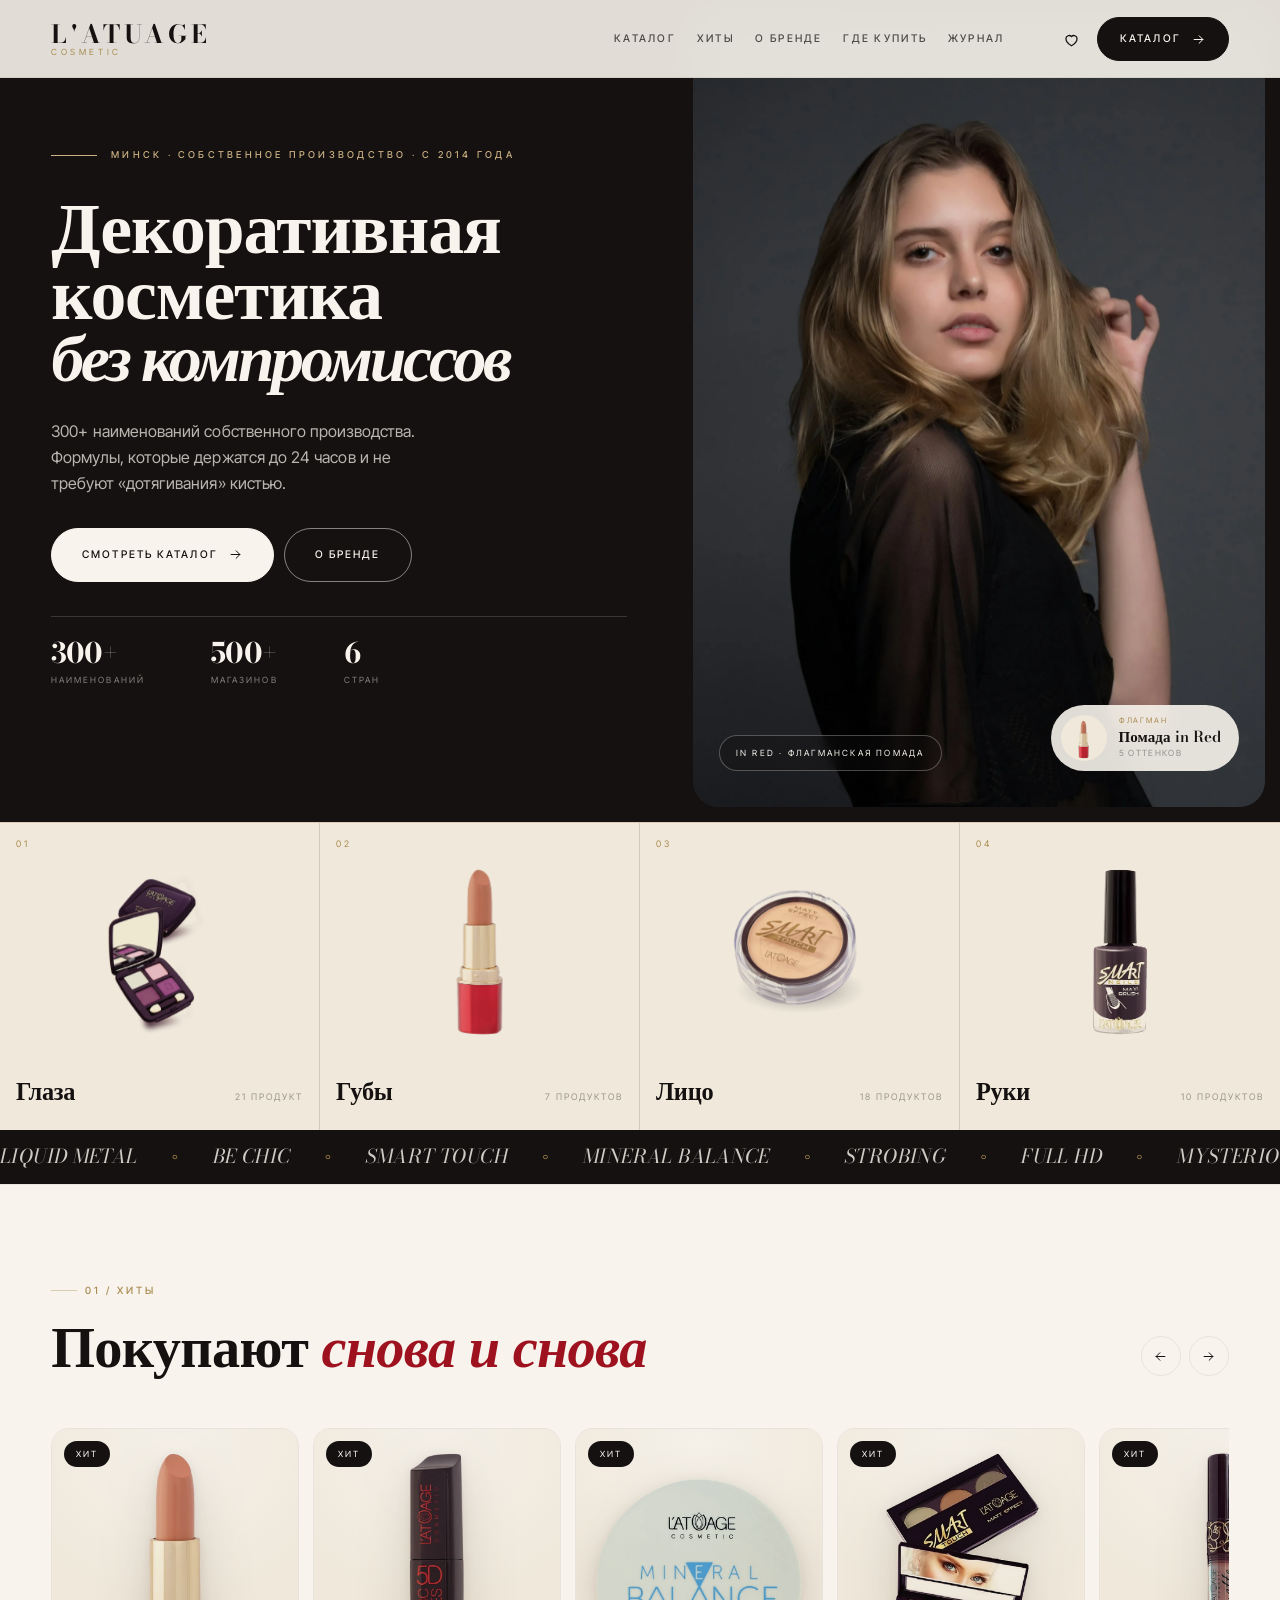
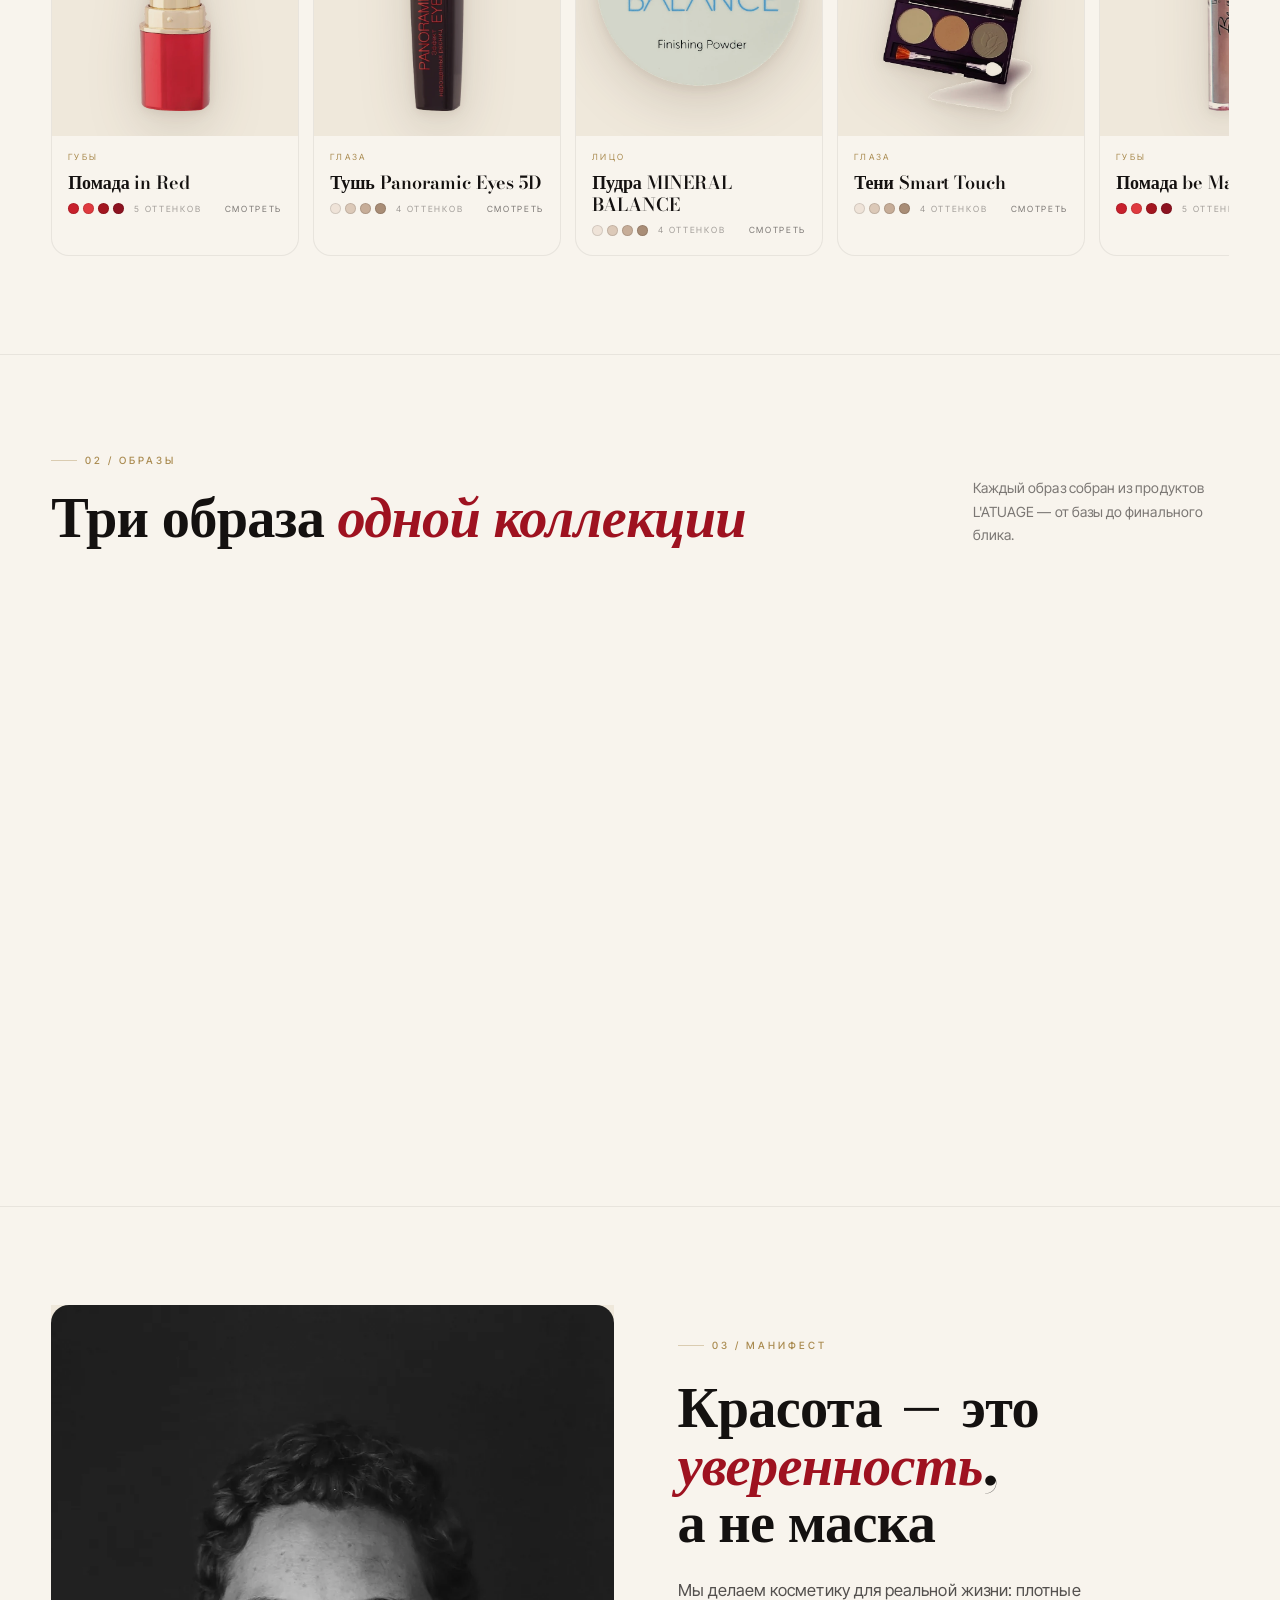
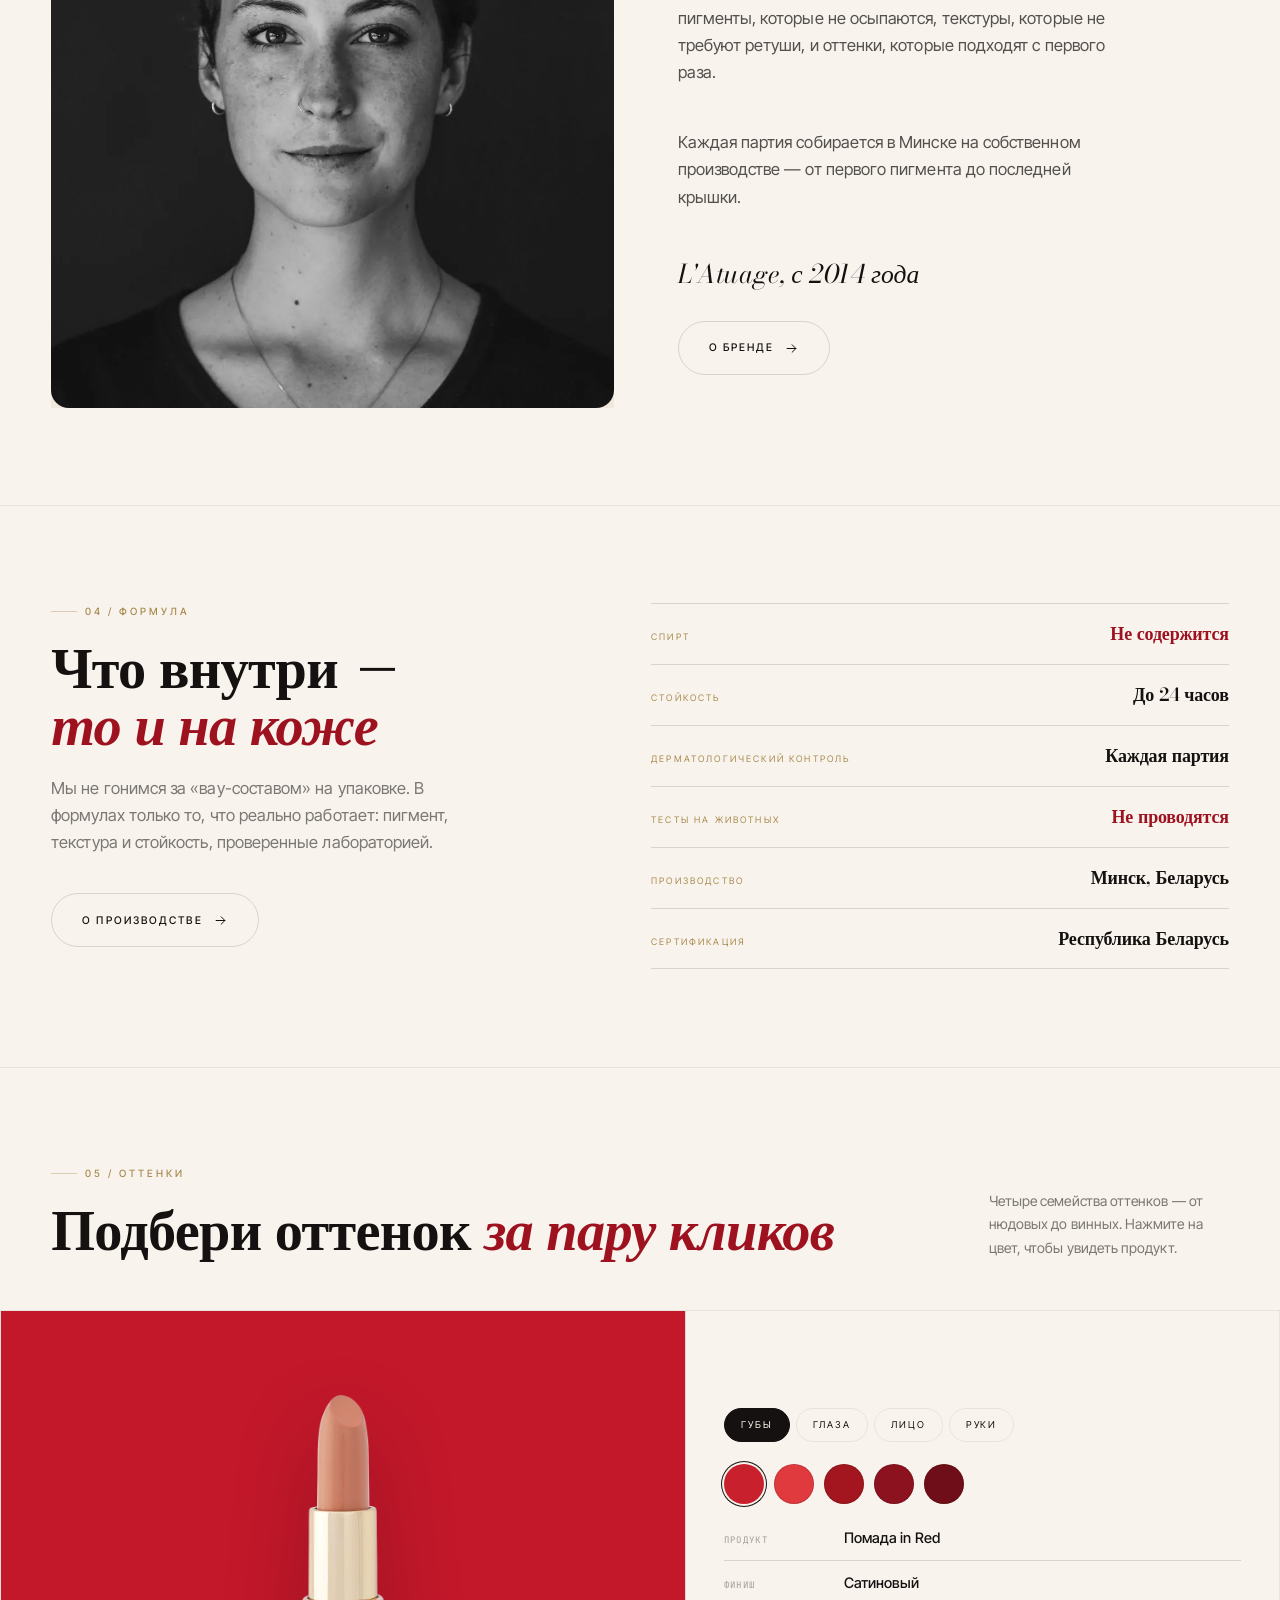
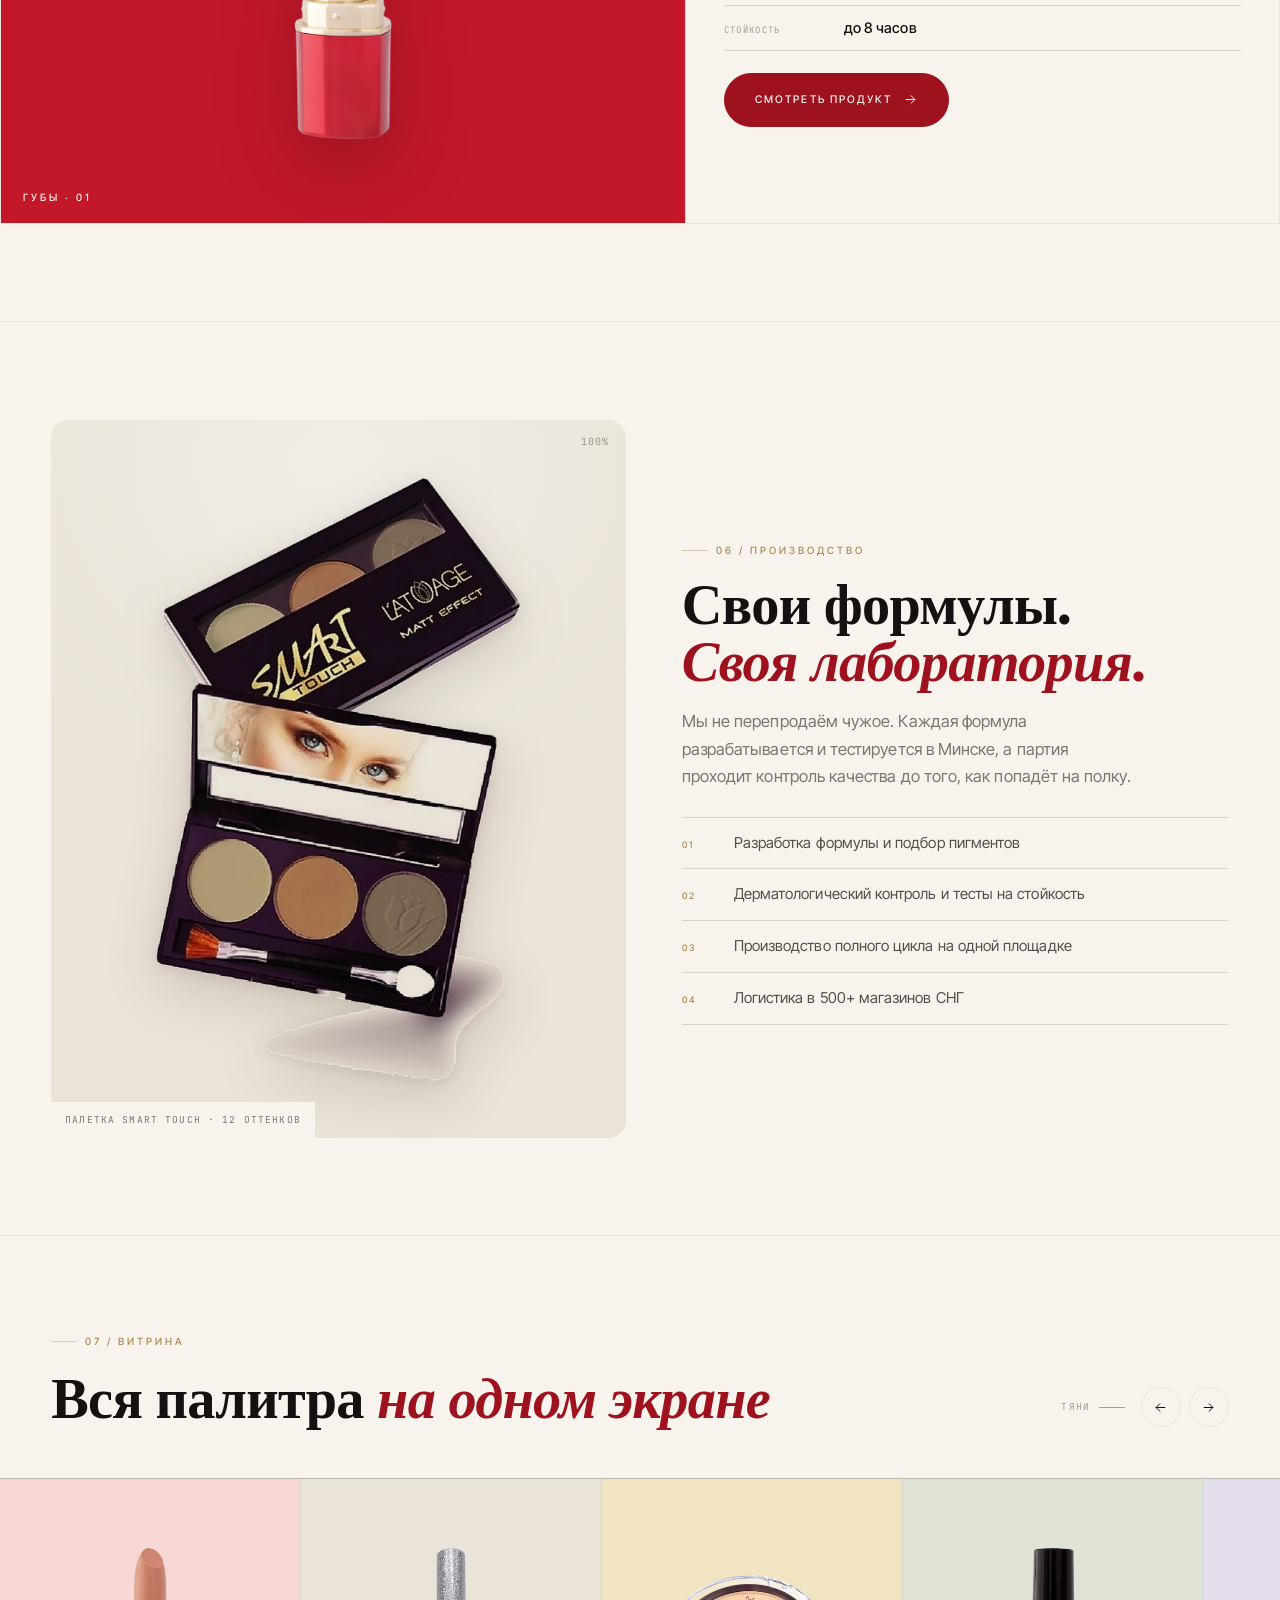
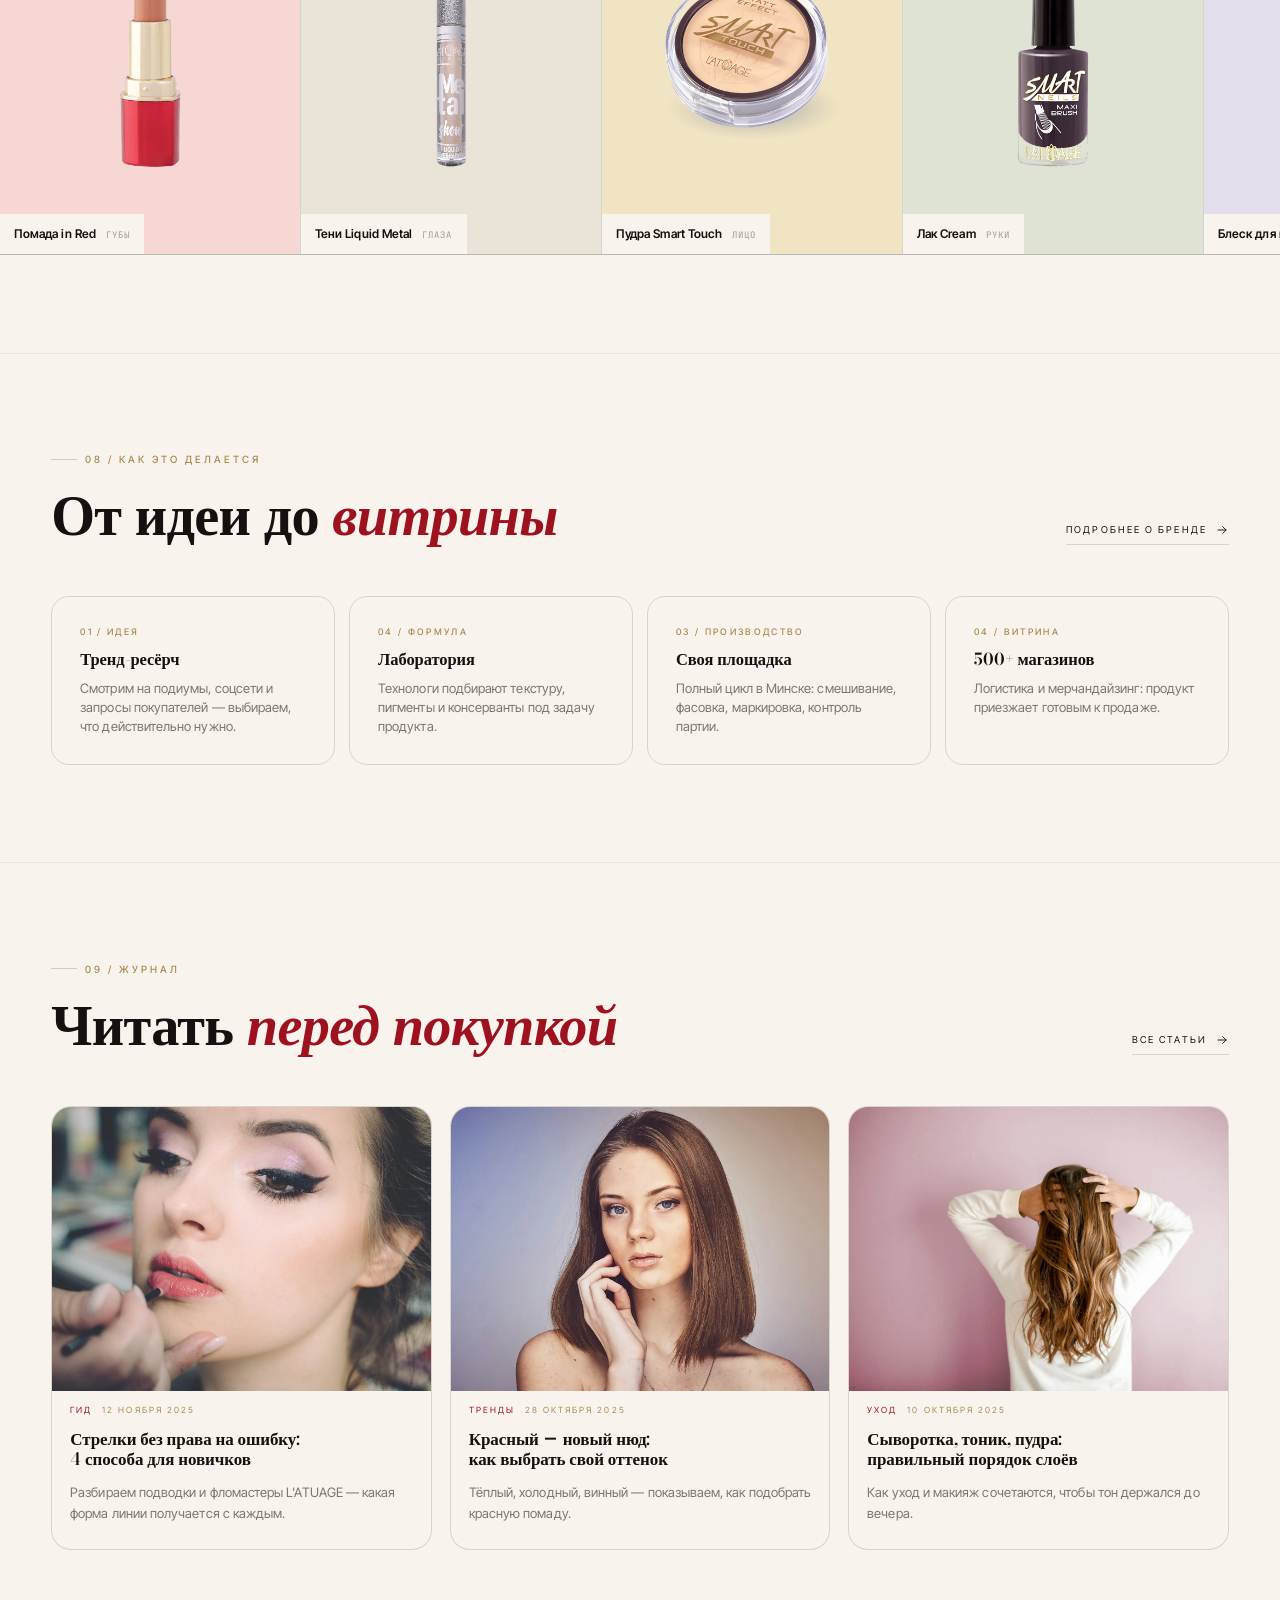
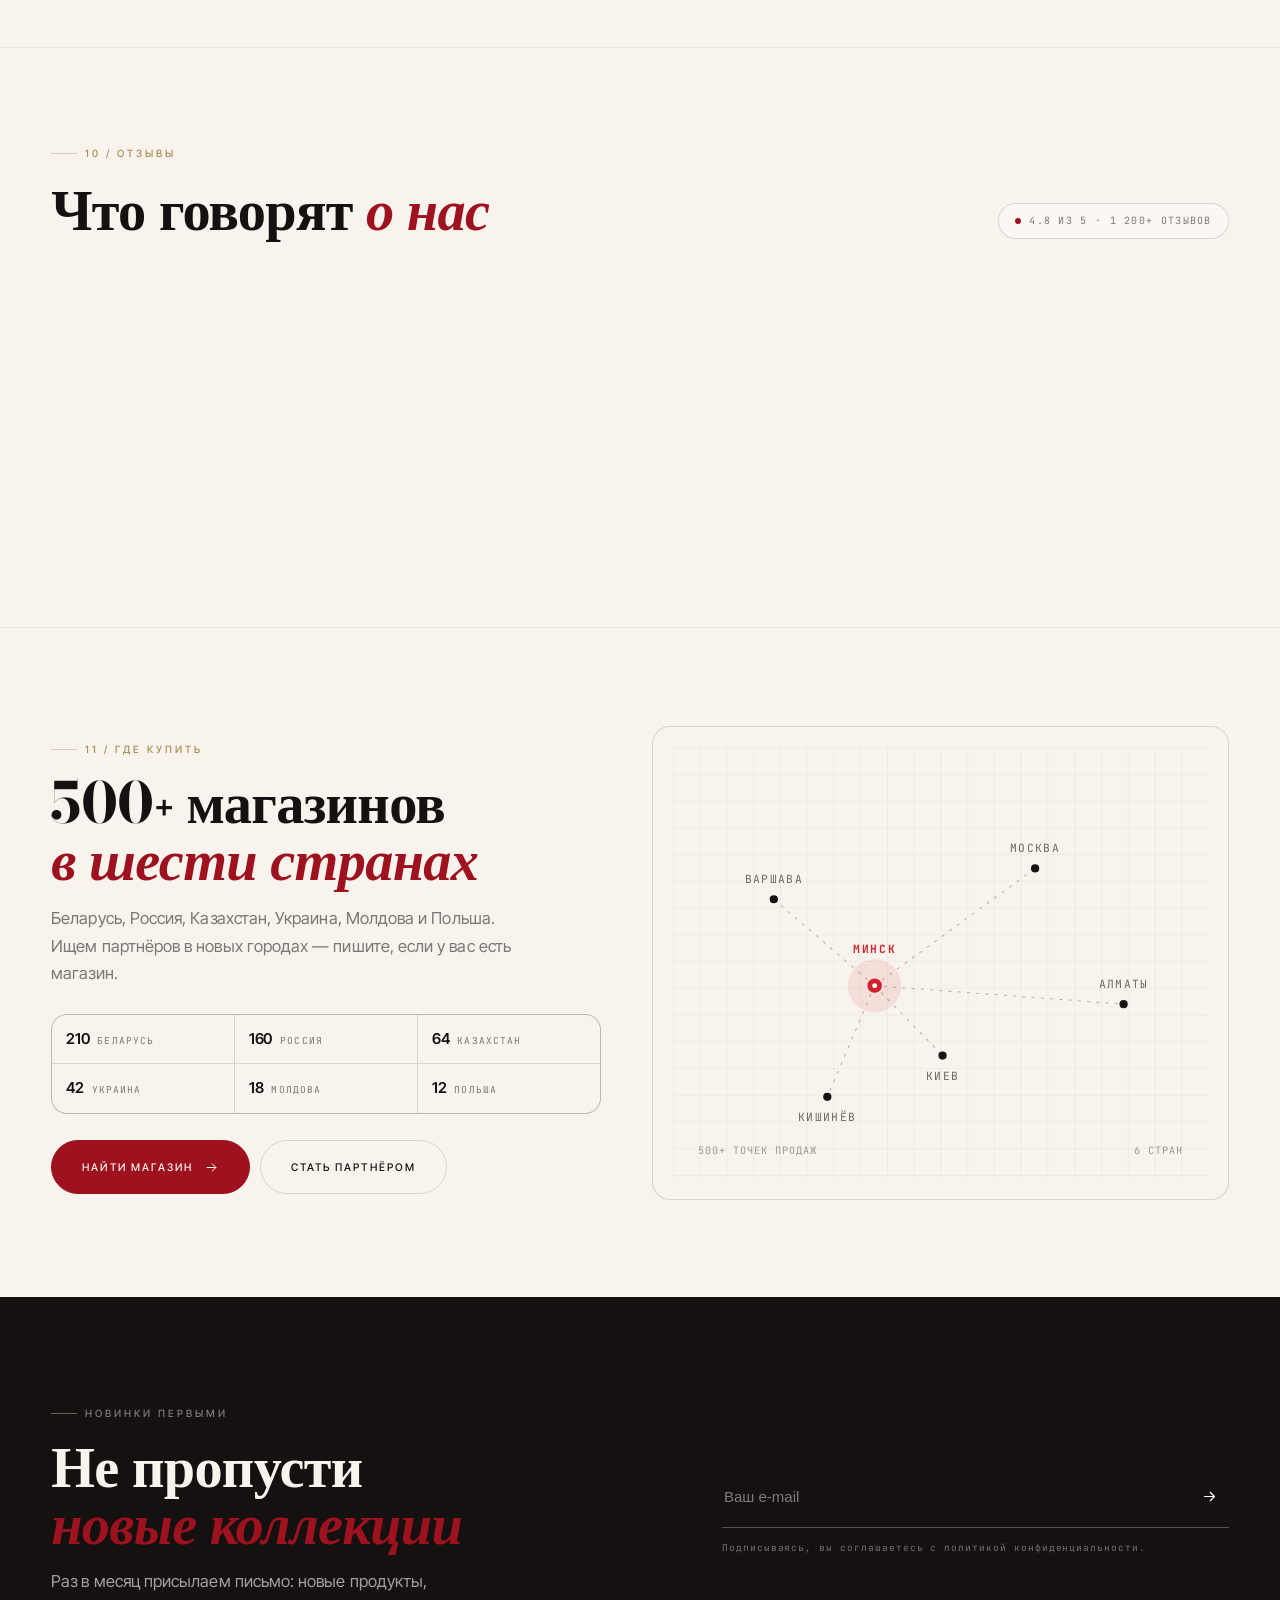
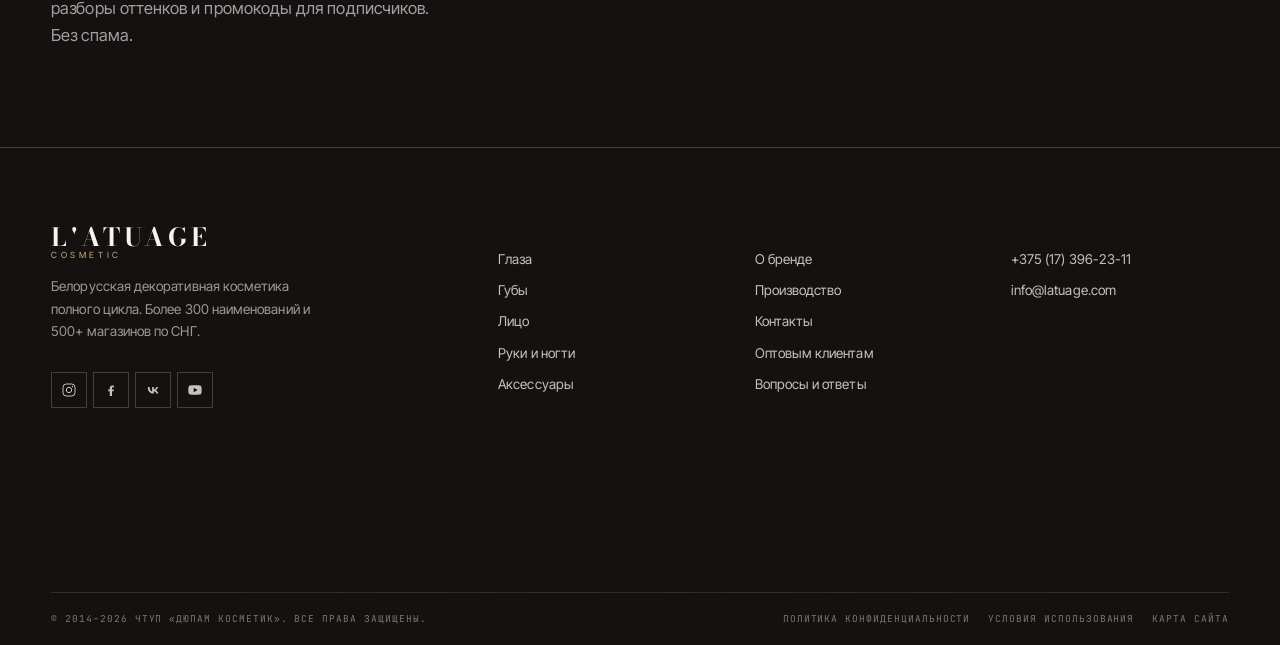
==== commit 19e4e07d: "Товарные кадры: автонормализация фото, портретные плитки 4:5, тень и крупный товар Co-authored-by: o" ====
--- a/index.html
+++ b/index.html
@@ -14,7 +14,7 @@
 <link rel="preconnect" href="https://fonts.googleapis.com">
 <link rel="preconnect" href="https://fonts.gstatic.com" crossorigin>
 <link href="https://fonts.googleapis.com/css2?family=Bodoni+Moda:ital,opsz,wght@0,6..96,400..900;1,6..96,400..900&family=Inter+Tight:wght@300;400;500;600;700&family=JetBrains+Mono:wght@400;500&display=swap" rel="stylesheet">
-<link rel="stylesheet" href="assets/css/style.css?v=35">
+<link rel="stylesheet" href="assets/css/style.css?v=38">
 </head>
 <body>
 <div class="loader" aria-hidden="true">
--- a/assets/css/style.css
+++ b/assets/css/style.css
@@ -2134,3 +2134,19 @@
 .journal__grid .post__media img { width: 100%; height: 100%; object-fit: cover; }
 .stores__legend { border-radius: 16px; overflow: hidden; }
 .stores__map { border-radius: var(--r-card); overflow: hidden; }
+/* --- продуктовые кадры: портретная плитка, товар крупно, мягкая тень --- */
+.pcard__media, .plate, .pdp__main { aspect-ratio: 4 / 5; }
+.pcard__media img, .plate img, .pdp__main img {
+  inset: 0;
+  width: 100%;
+  height: 100%;
+  object-fit: contain;
+}
+.cat__img { aspect-ratio: 4 / 5; }
+.cat__img img { inset: 0; width: 100%; height: 100%; }
+.pcard__media img, .plate img, .pdp__main img, .cat__img img {
+  filter: drop-shadow(0 2px 6px rgba(72, 52, 34, .10)) drop-shadow(0 18px 26px rgba(72, 52, 34, .16));
+}
+.pcard__media, .plate, .pdp__main, .cat__img {
+  background-image: radial-gradient(115% 78% at 50% 6%, rgba(255, 255, 255, .38), rgba(255, 255, 255, 0) 64%);
+}
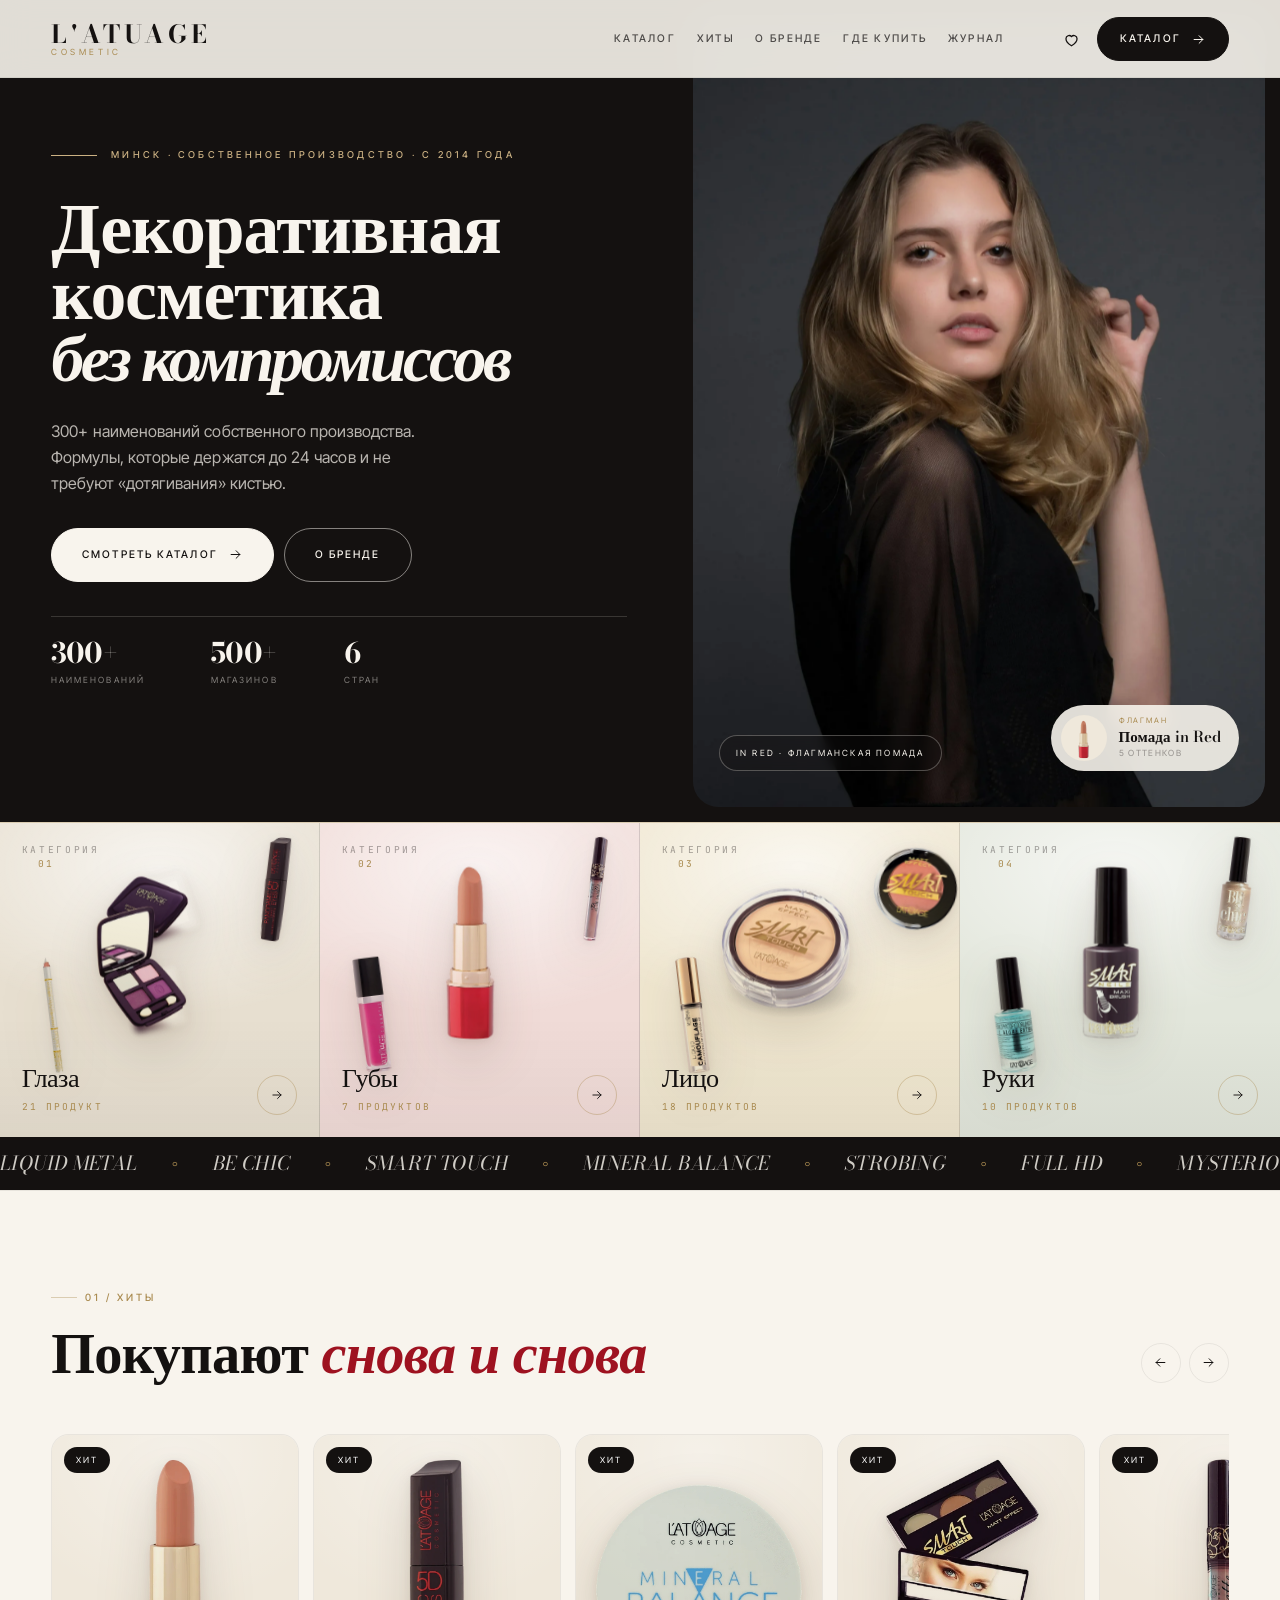
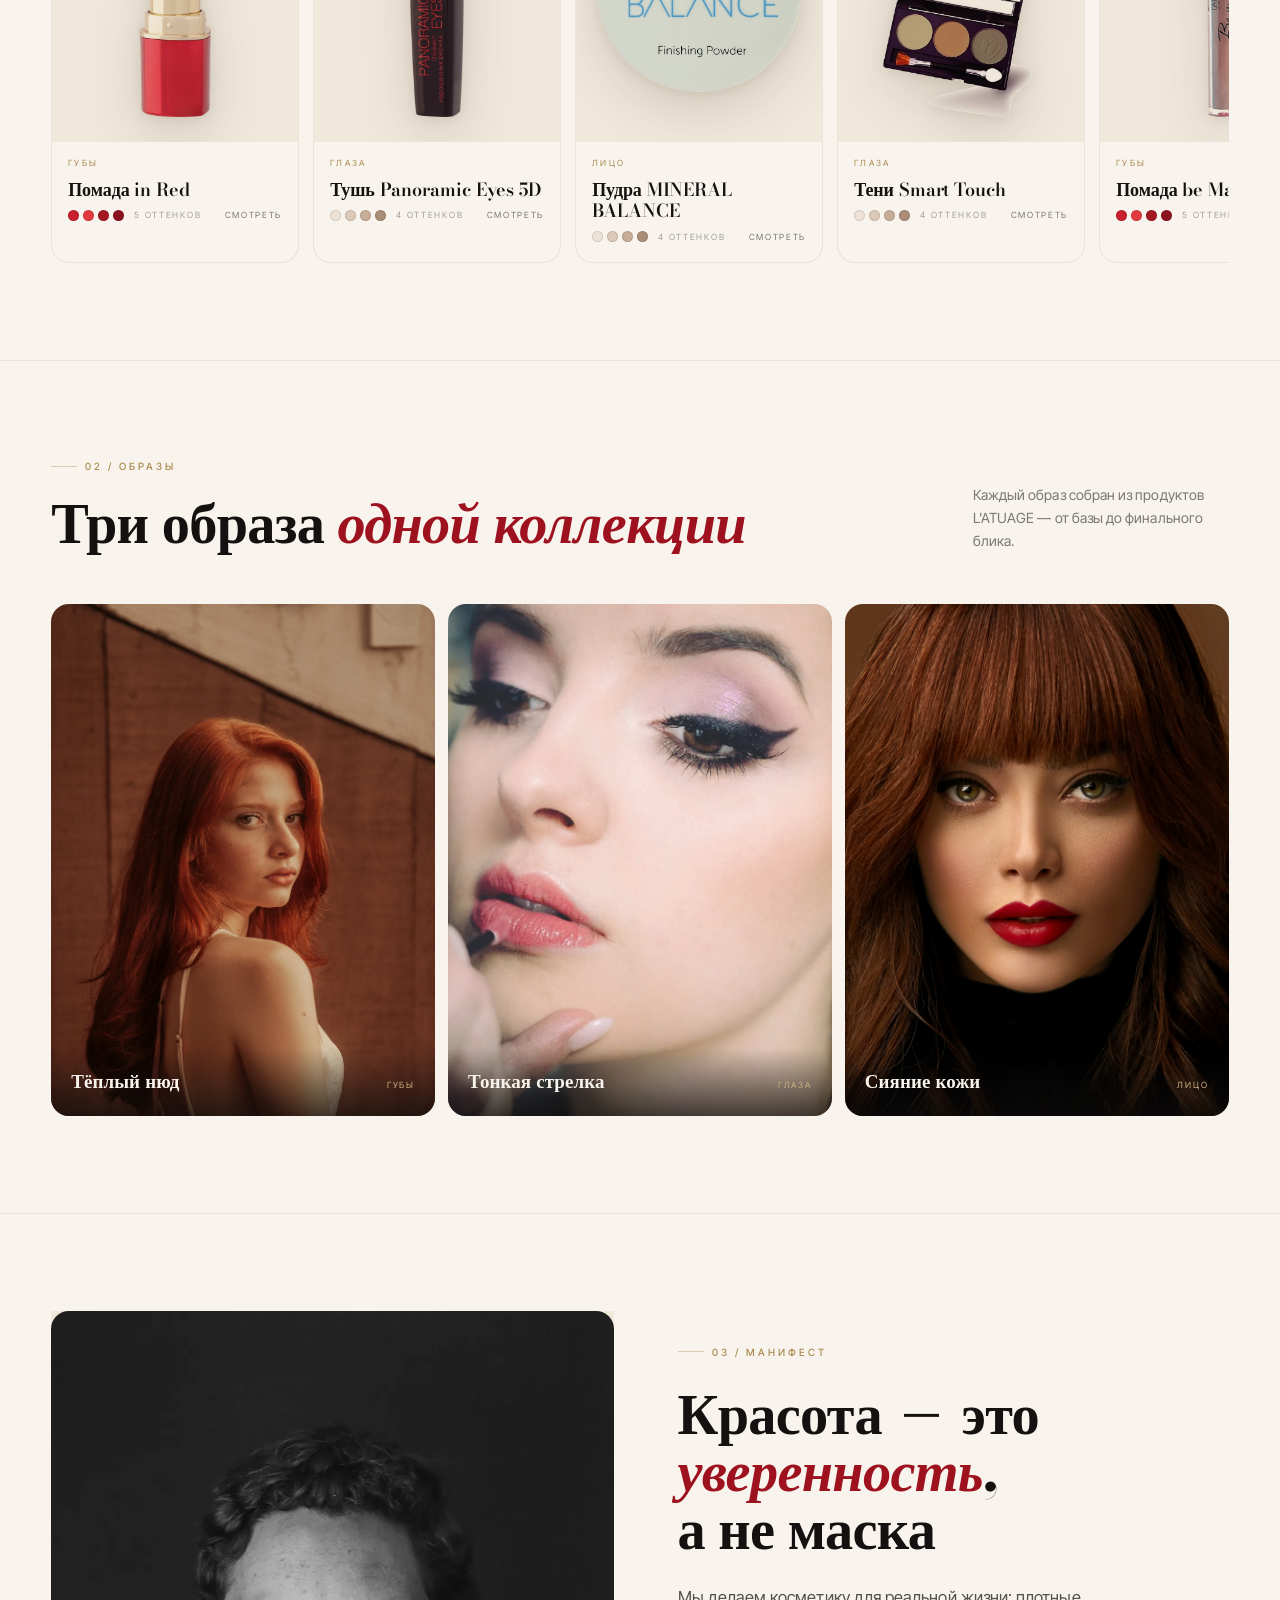
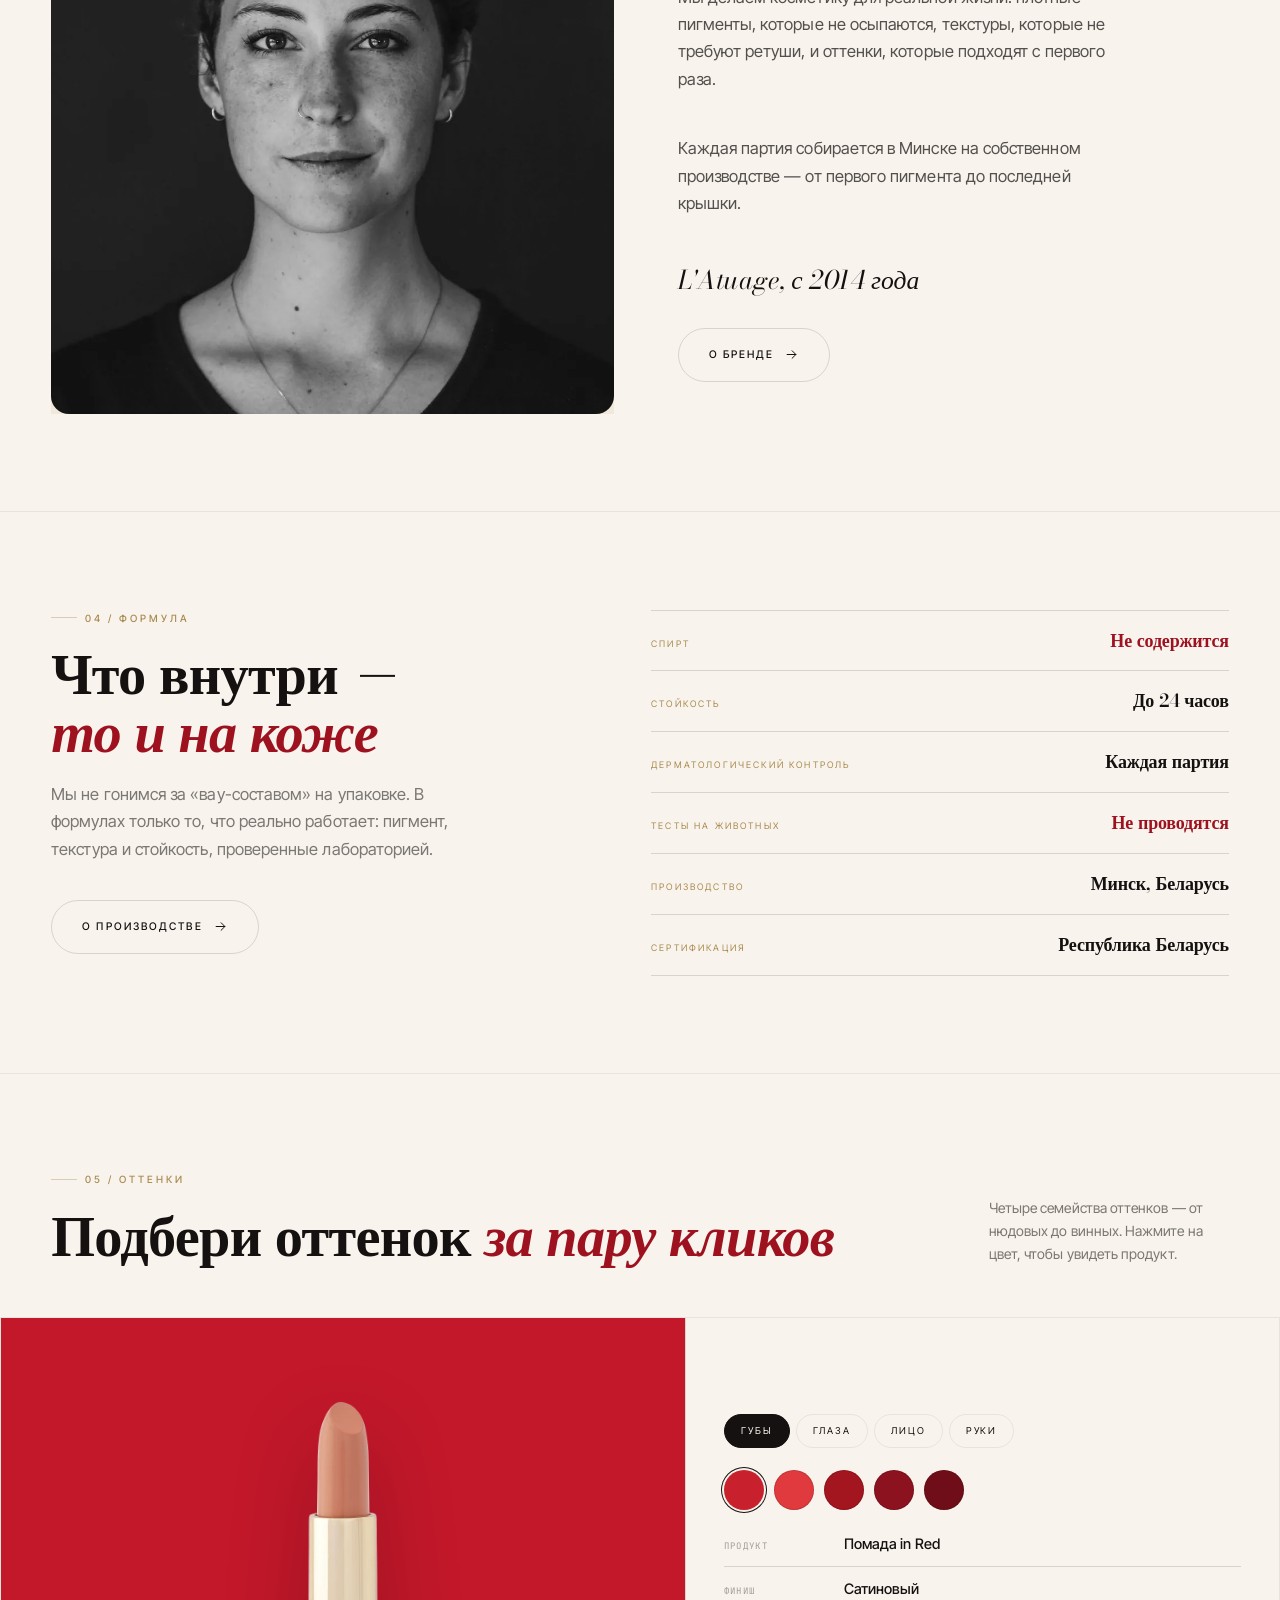
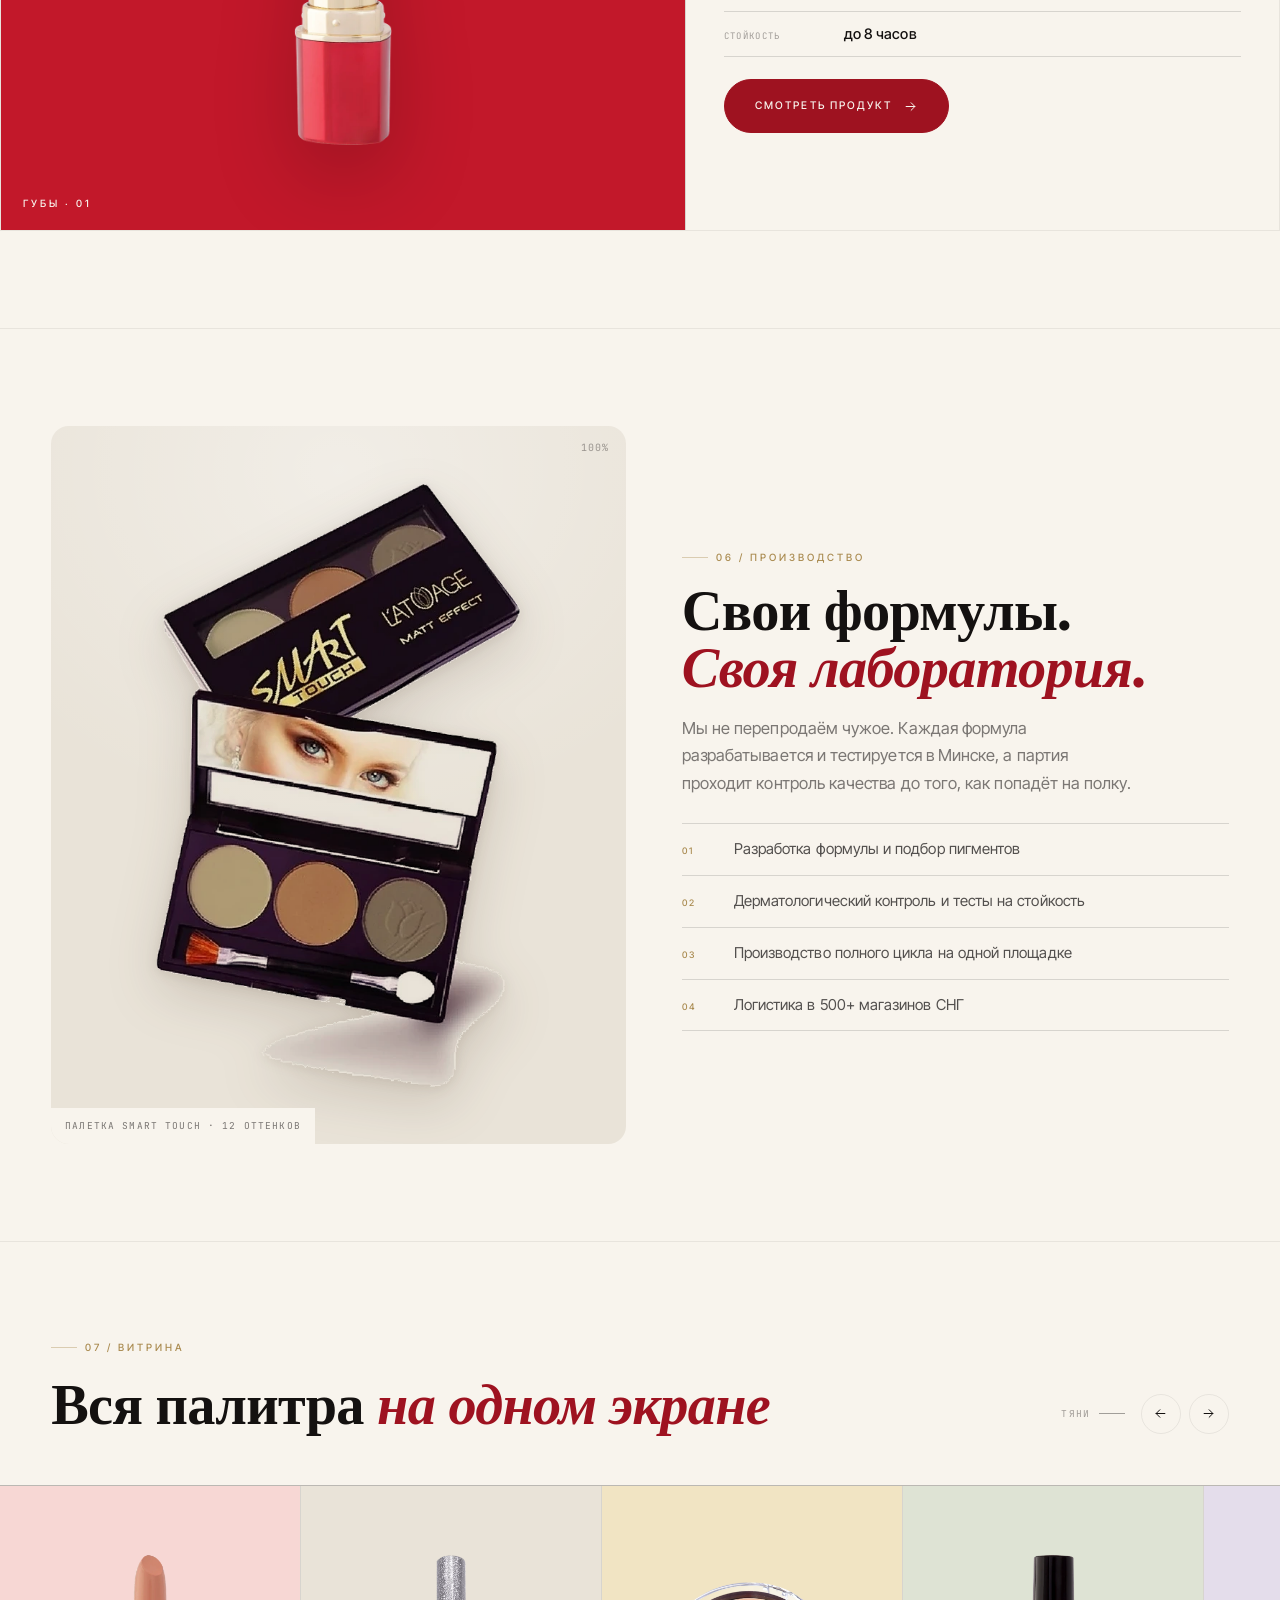
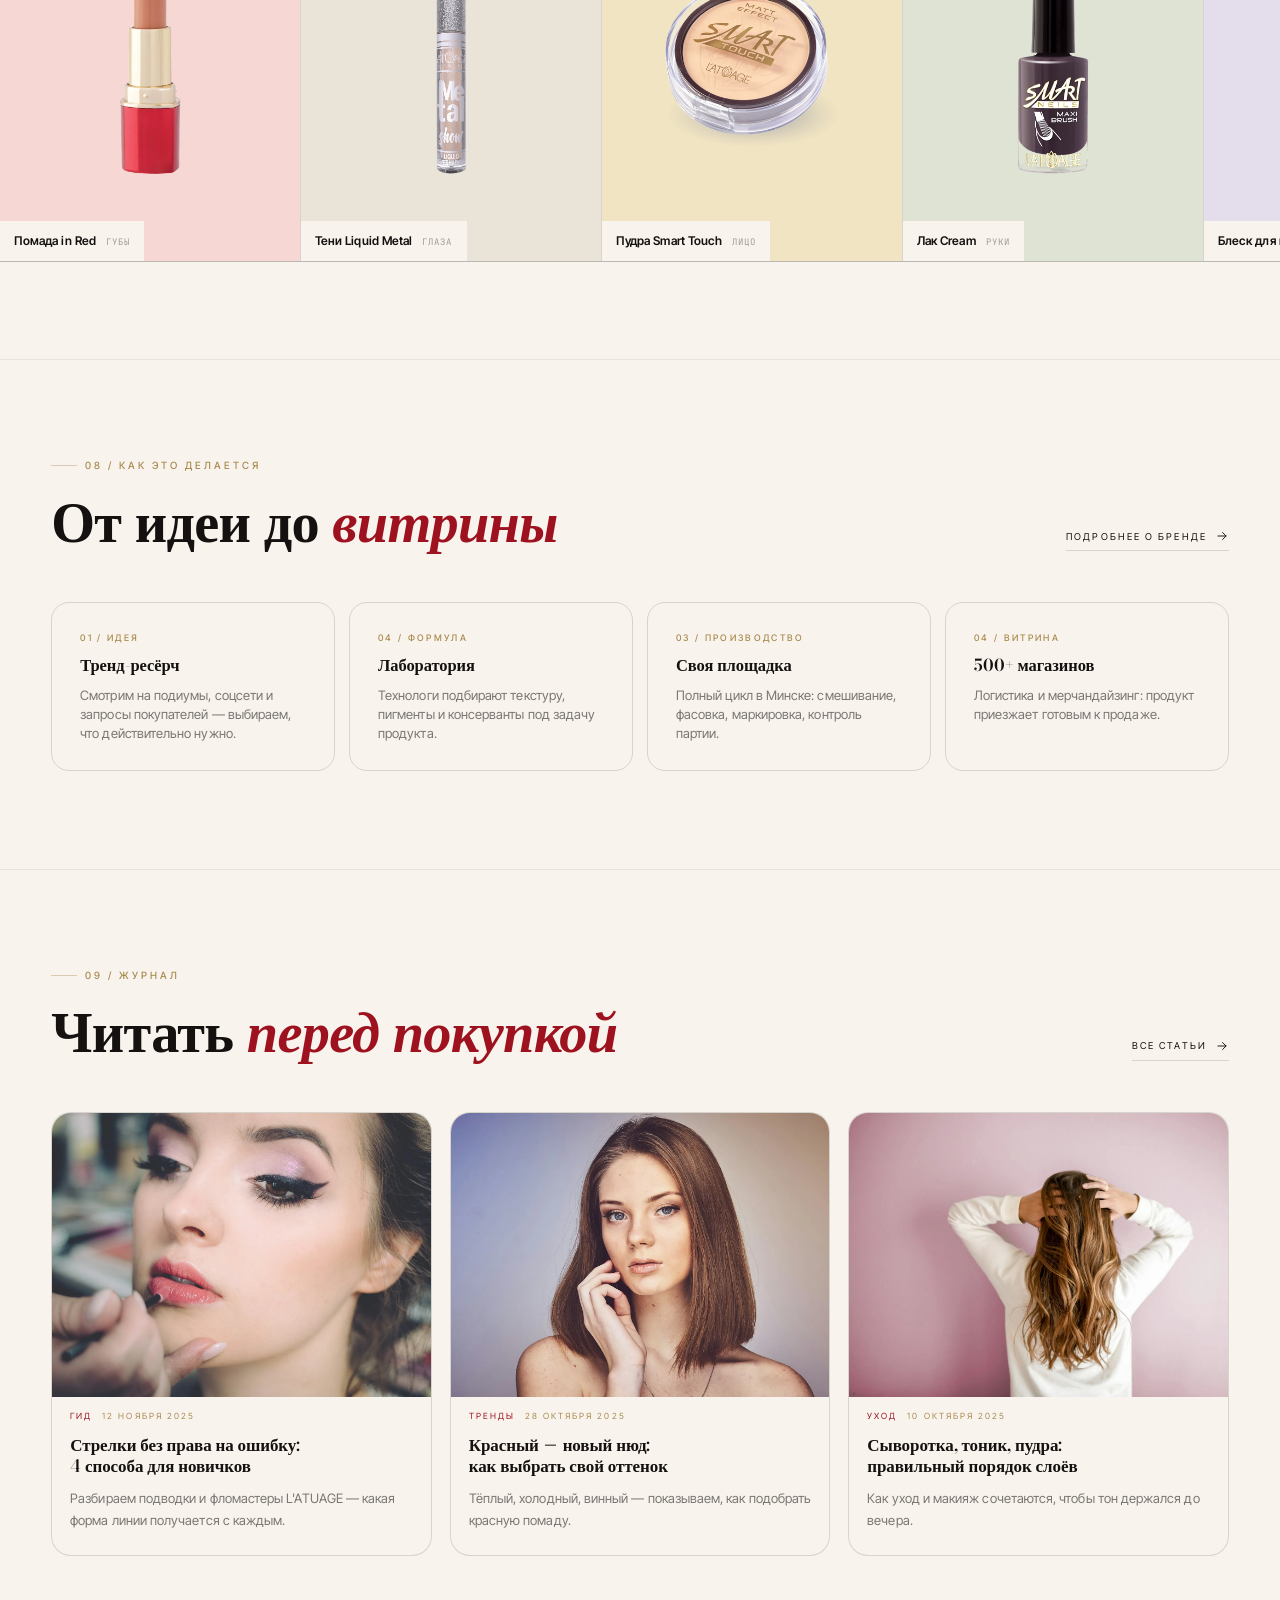
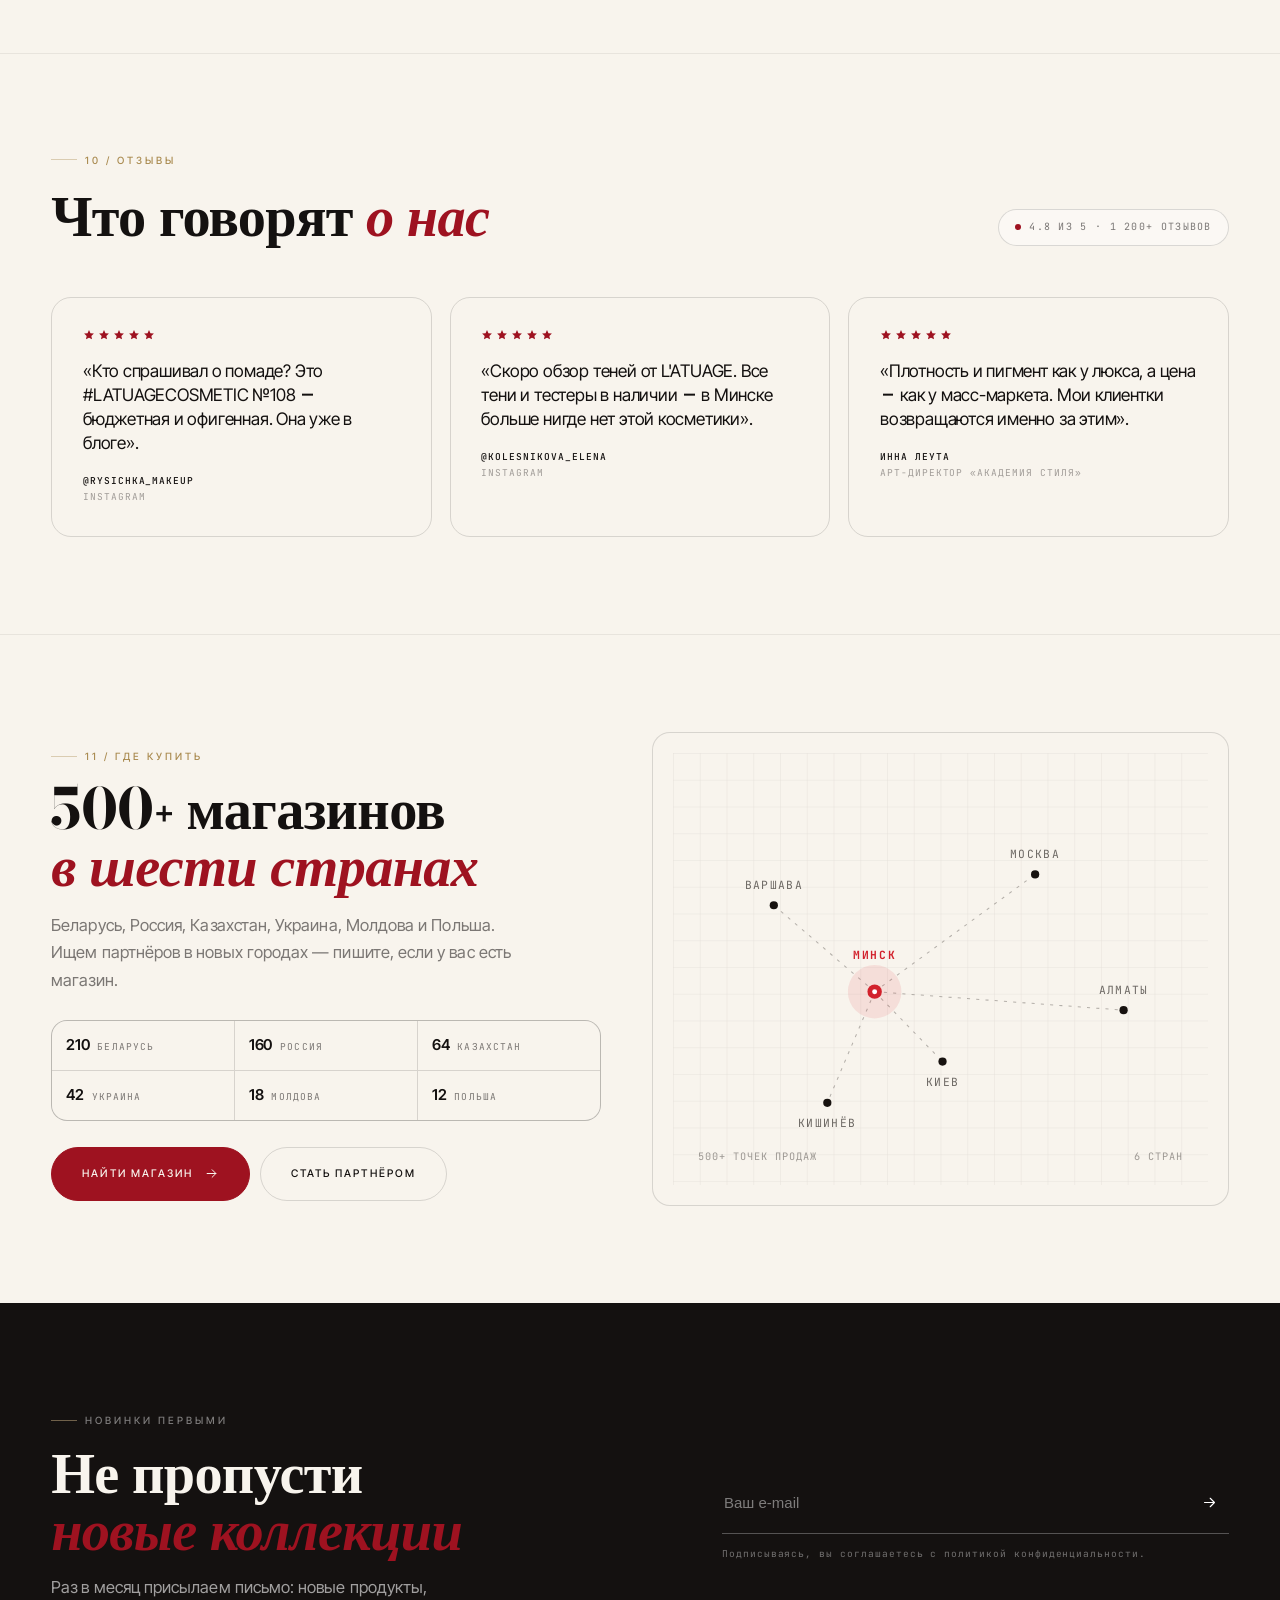
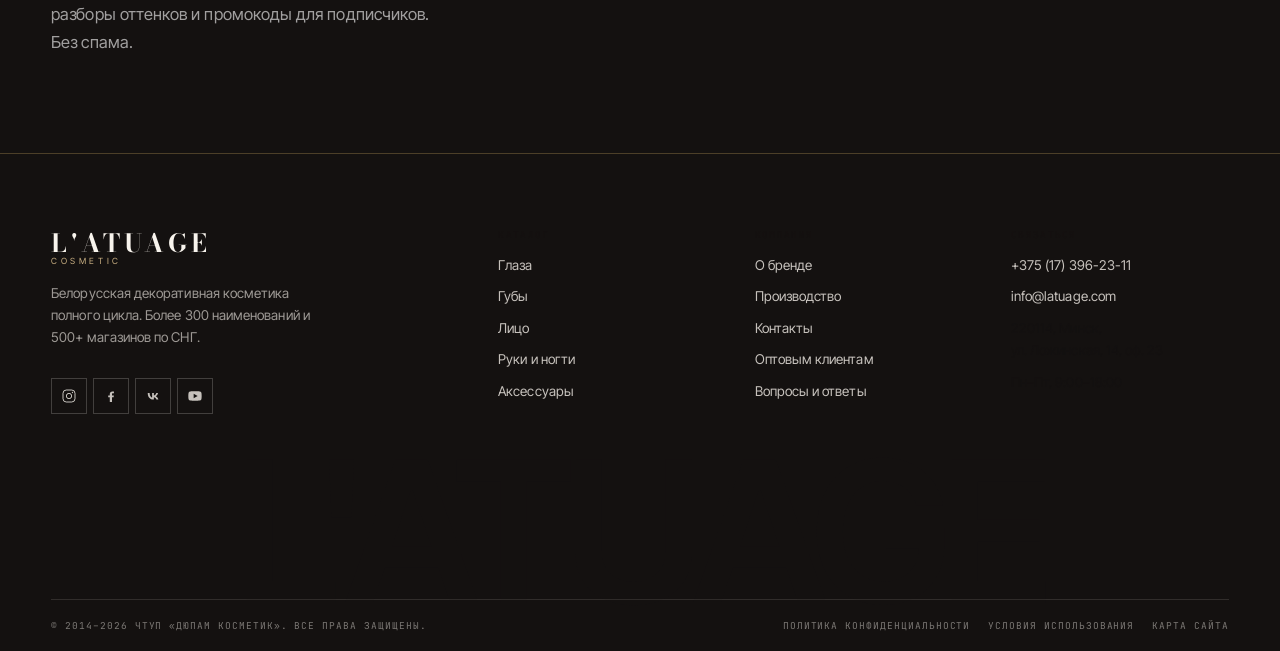
==== commit 2b97fa24: "Витрина категорий: стопка из трёх продуктов, крупные подписи, золотые акценты и круглый CTA Co-autho" ====
--- a/index.html
+++ b/index.html
@@ -14,7 +14,7 @@
 <link rel="preconnect" href="https://fonts.googleapis.com">
 <link rel="preconnect" href="https://fonts.gstatic.com" crossorigin>
 <link href="https://fonts.googleapis.com/css2?family=Bodoni+Moda:ital,opsz,wght@0,6..96,400..900;1,6..96,400..900&family=Inter+Tight:wght@300;400;500;600;700&family=JetBrains+Mono:wght@400;500&display=swap" rel="stylesheet">
-<link rel="stylesheet" href="assets/css/style.css?v=38">
+<link rel="stylesheet" href="assets/css/style.css?v=44">
 </head>
 <body>
 <div class="loader" aria-hidden="true">
@@ -101,24 +101,40 @@
 
 <div class="shelf">
   <a class="shelf__item" href="catalog.html?cat=eyes" style="--tint:#e7dfd0">
-    <span class="shelf__idx">01</span>
-    <img src="assets/img/products/teni-mysterious.webp" alt="Тени для век" fetchpriority="high">
-    <span class="shelf__meta"><b>Глаза</b><i>21 продукт</i></span>
+    <span class="shelf__top"><span class="shelf__idx">01</span><span class="shelf__kind">Категория</span></span>
+    <span class="shelf__stack">
+      <img class="shelf__img shelf__img--a" src="assets/img/products/karandash-glaz.webp" alt="" loading="lazy">
+      <img class="shelf__img shelf__img--b" src="assets/img/products/tush-5d.webp" alt="" loading="lazy">
+      <img class="shelf__img shelf__img--main" src="assets/img/products/teni-mysterious.webp" alt="Тени для век" fetchpriority="high">
+    </span>
+    <span class="shelf__meta"><span class="shelf__title"><b>Глаза</b><i>21 продукт</i></span><span class="shelf__go"><svg viewBox="0 0 24 24" fill="none" stroke="currentColor" stroke-width="1.6" stroke-linecap="round" stroke-linejoin="round"><path d="M5 12h14M13 6l6 6-6 6"/></svg></span></span>
   </a>
   <a class="shelf__item" href="catalog.html?cat=lips" style="--tint:#f0dbd7">
-    <span class="shelf__idx">02</span>
-    <img src="assets/img/products/pomada-inred.webp" alt="Помада">
-    <span class="shelf__meta"><b>Губы</b><i>7 продуктов</i></span>
+    <span class="shelf__top"><span class="shelf__idx">02</span><span class="shelf__kind">Категория</span></span>
+    <span class="shelf__stack">
+      <img class="shelf__img shelf__img--a" src="assets/img/products/blesk-gub.webp" alt="" loading="lazy">
+      <img class="shelf__img shelf__img--b" src="assets/img/products/pomada-bematte.webp" alt="" loading="lazy">
+      <img class="shelf__img shelf__img--main" src="assets/img/products/pomada-inred.webp" alt="Помада">
+    </span>
+    <span class="shelf__meta"><span class="shelf__title"><b>Губы</b><i>7 продуктов</i></span><span class="shelf__go"><svg viewBox="0 0 24 24" fill="none" stroke="currentColor" stroke-width="1.6" stroke-linecap="round" stroke-linejoin="round"><path d="M5 12h14M13 6l6 6-6 6"/></svg></span></span>
   </a>
   <a class="shelf__item" href="catalog.html?cat=face" style="--tint:#efe6cf">
-    <span class="shelf__idx">03</span>
-    <img src="assets/img/products/pudra-smart.webp" alt="Пудра">
-    <span class="shelf__meta"><b>Лицо</b><i>18 продуктов</i></span>
+    <span class="shelf__top"><span class="shelf__idx">03</span><span class="shelf__kind">Категория</span></span>
+    <span class="shelf__stack">
+      <img class="shelf__img shelf__img--a" src="assets/img/products/konsiler.webp" alt="" loading="lazy">
+      <img class="shelf__img shelf__img--b" src="assets/img/products/rumyana.webp" alt="" loading="lazy">
+      <img class="shelf__img shelf__img--main" src="assets/img/products/pudra-smart.webp" alt="Пудра">
+    </span>
+    <span class="shelf__meta"><span class="shelf__title"><b>Лицо</b><i>18 продуктов</i></span><span class="shelf__go"><svg viewBox="0 0 24 24" fill="none" stroke="currentColor" stroke-width="1.6" stroke-linecap="round" stroke-linejoin="round"><path d="M5 12h14M13 6l6 6-6 6"/></svg></span></span>
   </a>
   <a class="shelf__item" href="catalog.html?cat=hands" style="--tint:#e2e6db">
-    <span class="shelf__idx">04</span>
-    <img src="assets/img/products/lak-cream.webp" alt="Лак для ногтей">
-    <span class="shelf__meta"><b>Руки</b><i>10 продуктов</i></span>
+    <span class="shelf__top"><span class="shelf__idx">04</span><span class="shelf__kind">Категория</span></span>
+    <span class="shelf__stack">
+      <img class="shelf__img shelf__img--a" src="assets/img/products/uhod-nogti.webp" alt="" loading="lazy">
+      <img class="shelf__img shelf__img--b" src="assets/img/products/lak-bechic.webp" alt="" loading="lazy">
+      <img class="shelf__img shelf__img--main" src="assets/img/products/lak-cream.webp" alt="Лак для ногтей">
+    </span>
+    <span class="shelf__meta"><span class="shelf__title"><b>Руки</b><i>10 продуктов</i></span><span class="shelf__go"><svg viewBox="0 0 24 24" fill="none" stroke="currentColor" stroke-width="1.6" stroke-linecap="round" stroke-linejoin="round"><path d="M5 12h14M13 6l6 6-6 6"/></svg></span></span>
   </a>
 </div>
 
--- a/assets/css/style.css
+++ b/assets/css/style.css
@@ -2150,3 +2150,103 @@
 .pcard__media, .plate, .pdp__main, .cat__img {
   background-image: radial-gradient(115% 78% at 50% 6%, rgba(255, 255, 255, .38), rgba(255, 255, 255, 0) 64%);
 }
+
+/* --- витрина категорий: стопка из трёх продуктов и люксовая подпись --- */
+.shelf { border-top: 1px solid var(--gold-line); }
+.shelf__item {
+  aspect-ratio: 1 / .98;
+  background-color: var(--tint, var(--bone));
+  background-image:
+    radial-gradient(120% 72% at 50% 14%, rgba(255, 255, 255, .68), rgba(255, 255, 255, 0) 66%),
+    linear-gradient(180deg, rgba(20, 17, 16, 0) 62%, rgba(20, 17, 16, .05) 100%);
+}
+.shelf__top {
+  position: absolute;
+  top: clamp(14px, 1.5vw, 20px);
+  left: clamp(16px, 1.7vw, 24px);
+  right: clamp(16px, 1.7vw, 24px);
+  display: flex;
+  align-items: baseline;
+  justify-content: space-between;
+  gap: 10px;
+  z-index: 2;
+}
+.shelf__idx,
+.shelf__kind {
+  font-family: var(--mono);
+  font-size: 9.5px;
+  letter-spacing: .28em;
+  text-transform: uppercase;
+  color: var(--gold);
+}
+.shelf__kind { color: var(--ink-40); }
+
+.shelf__stack { position: absolute; inset: 5% 2% 19%; }
+
+.shelf__stack .shelf__img {
+  position: absolute;
+  inset: auto;
+  object-fit: contain;
+  filter: drop-shadow(0 2px 5px rgba(72, 52, 34, .10)) drop-shadow(0 16px 24px rgba(72, 52, 34, .16));
+  transition: transform 1.1s var(--ease), opacity .6s var(--ease);
+}
+.shelf__stack .shelf__img--main {
+  left: 47%; top: 48%;
+  width: 62%; height: 86%;
+  transform: translate(-50%, -50%);
+}
+.shelf__stack .shelf__img--a { left: -11%; bottom: -3%; width: 52%; height: 58%; transform: rotate(-7deg); }
+.shelf__stack .shelf__img--b { right: -11%; top: -5%; width: 46%; height: 52%; transform: rotate(7deg); }
+.shelf__item:hover .shelf__stack .shelf__img--main { transform: translate(-50%, -52%) scale(1.05); }
+.shelf__item:hover .shelf__stack .shelf__img--a { transform: translate(-7%, -5%) rotate(-8deg); }
+.shelf__item:hover .shelf__stack .shelf__img--b { transform: translate(7%, 5%) rotate(8deg); }
+
+.shelf__meta {
+  left: clamp(16px, 1.7vw, 24px);
+  right: clamp(16px, 1.7vw, 24px);
+  bottom: clamp(16px, 1.7vw, 22px);
+  align-items: end;
+  z-index: 2;
+}
+.shelf__title b {
+  display: block;
+  font-family: var(--serif);
+  font-size: clamp(23px, 2.05vw, 33px);
+  font-weight: 500;
+  letter-spacing: -.02em;
+  line-height: 1;
+}
+.shelf__title i {
+  display: block;
+  margin-top: 9px;
+  font-family: var(--mono);
+  font-style: normal;
+  font-size: 9.5px;
+  letter-spacing: .22em;
+  text-transform: uppercase;
+  color: var(--gold);
+}
+.shelf__go {
+  display: grid;
+  place-items: center;
+  flex: 0 0 auto;
+  width: 40px; height: 40px;
+  border: 1px solid var(--gold-line);
+  border-radius: 50%;
+  color: var(--ink);
+  transition: background .45s var(--ease), color .45s var(--ease), border-color .45s var(--ease), transform .45s var(--ease);
+}
+.shelf__go svg { width: 14px; height: 14px; }
+.shelf__item:hover .shelf__go { background: var(--ink); color: var(--paper); border-color: var(--ink); transform: translateX(4px); }
+
+@media (max-width: 900px) {
+  .shelf__item { aspect-ratio: 1 / 1.1; }
+  .shelf__stack { inset: 4% 4% 27%; }
+  .shelf__stack .shelf__img--main { left: 50%; top: 46%; width: 70%; height: 82%; }
+  .shelf__stack .shelf__img--a { left: 0; bottom: 4%; width: 38%; height: 36%; }
+  .shelf__stack .shelf__img--b { right: 0; top: 2%; width: 32%; height: 30%; }
+  .shelf__title b { font-size: 21px; }
+  .shelf__title i { margin-top: 6px; font-size: 8.5px; letter-spacing: .16em; }
+  .shelf__go { width: 32px; height: 32px; }
+  .shelf__kind { display: none; }
+}
